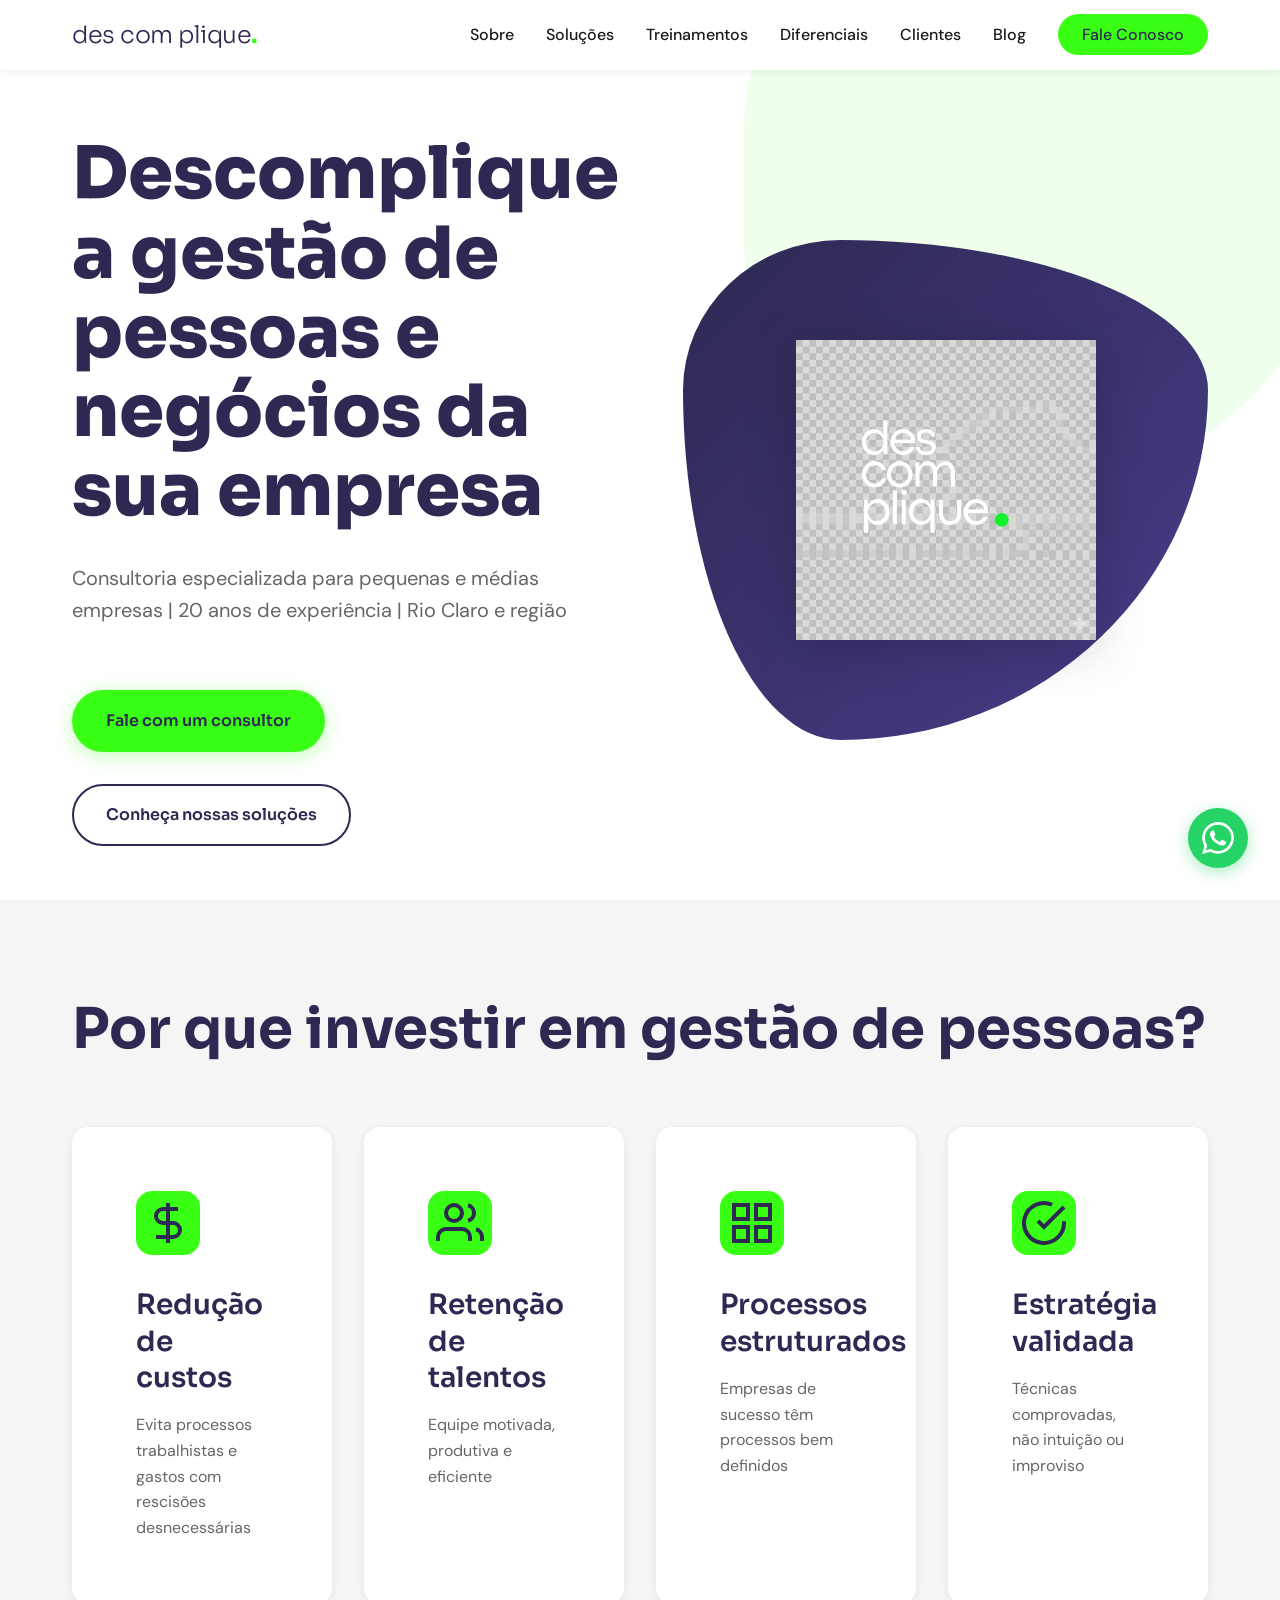
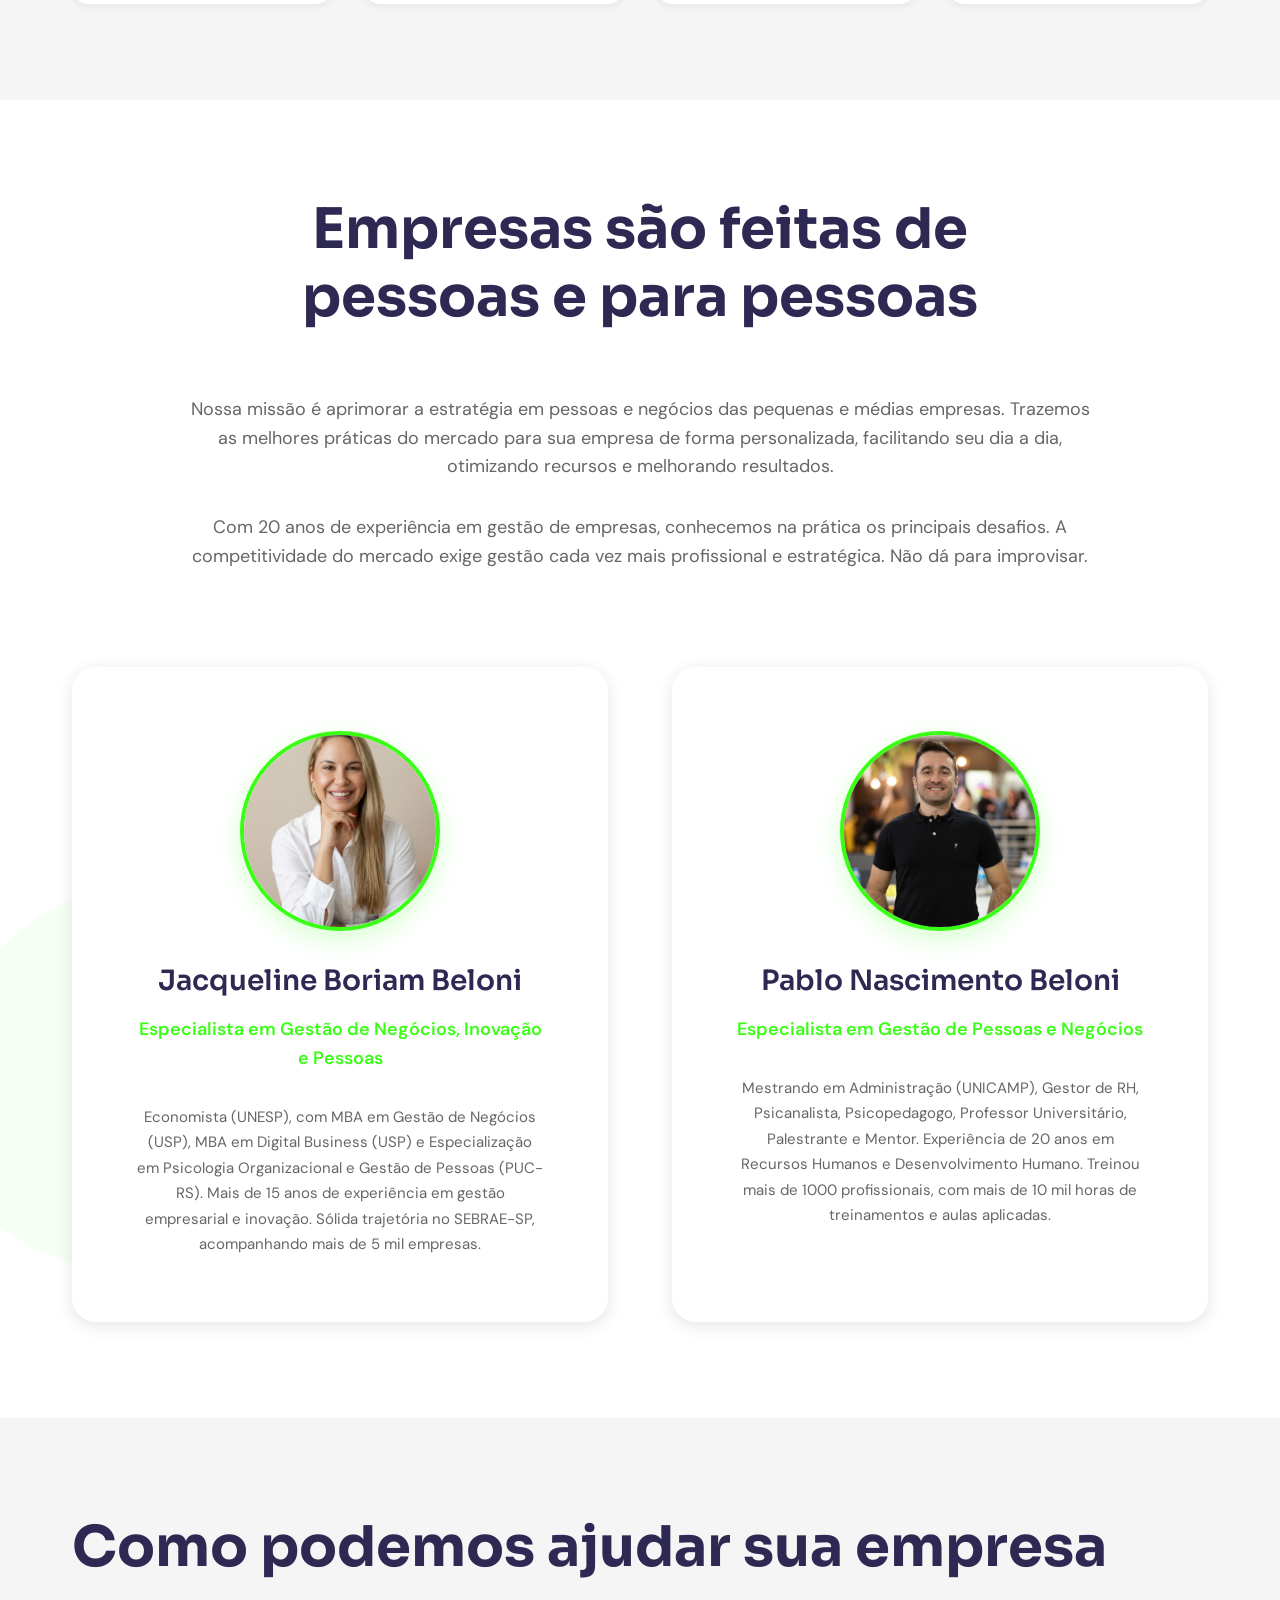
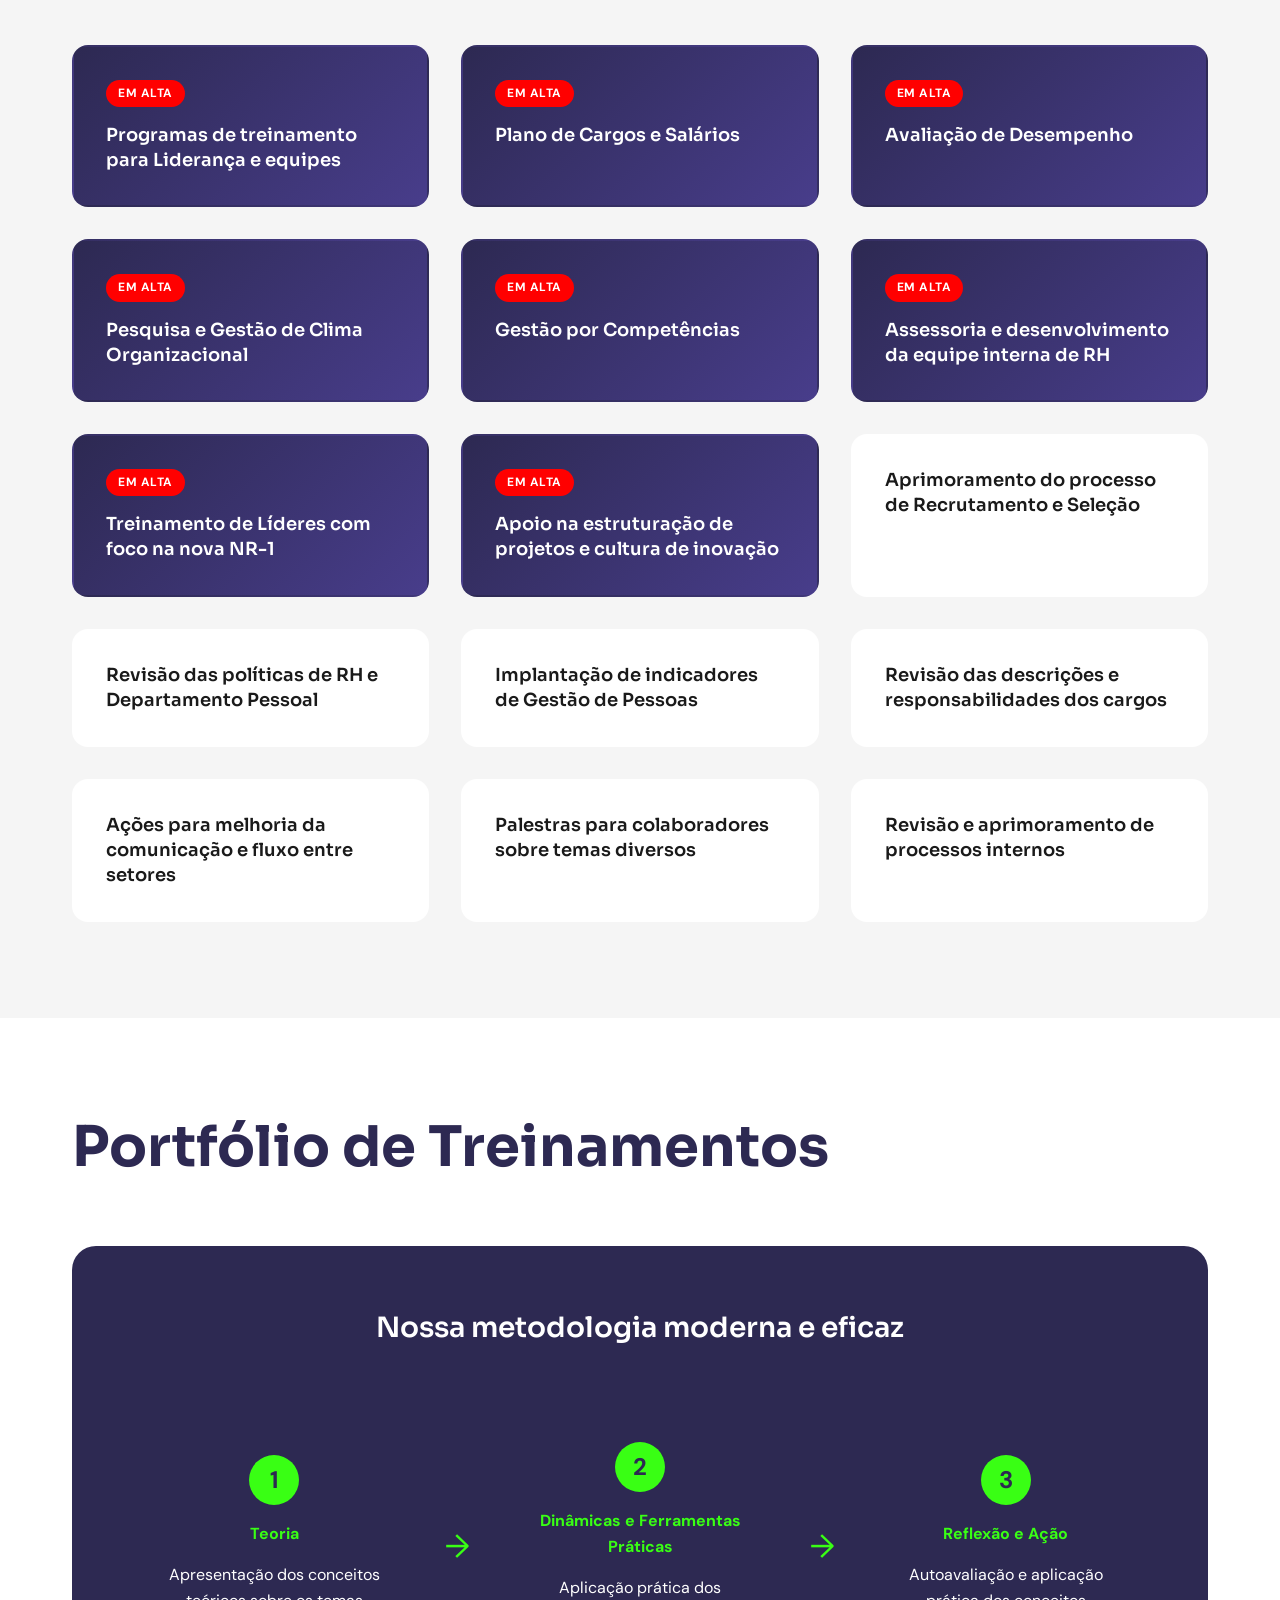
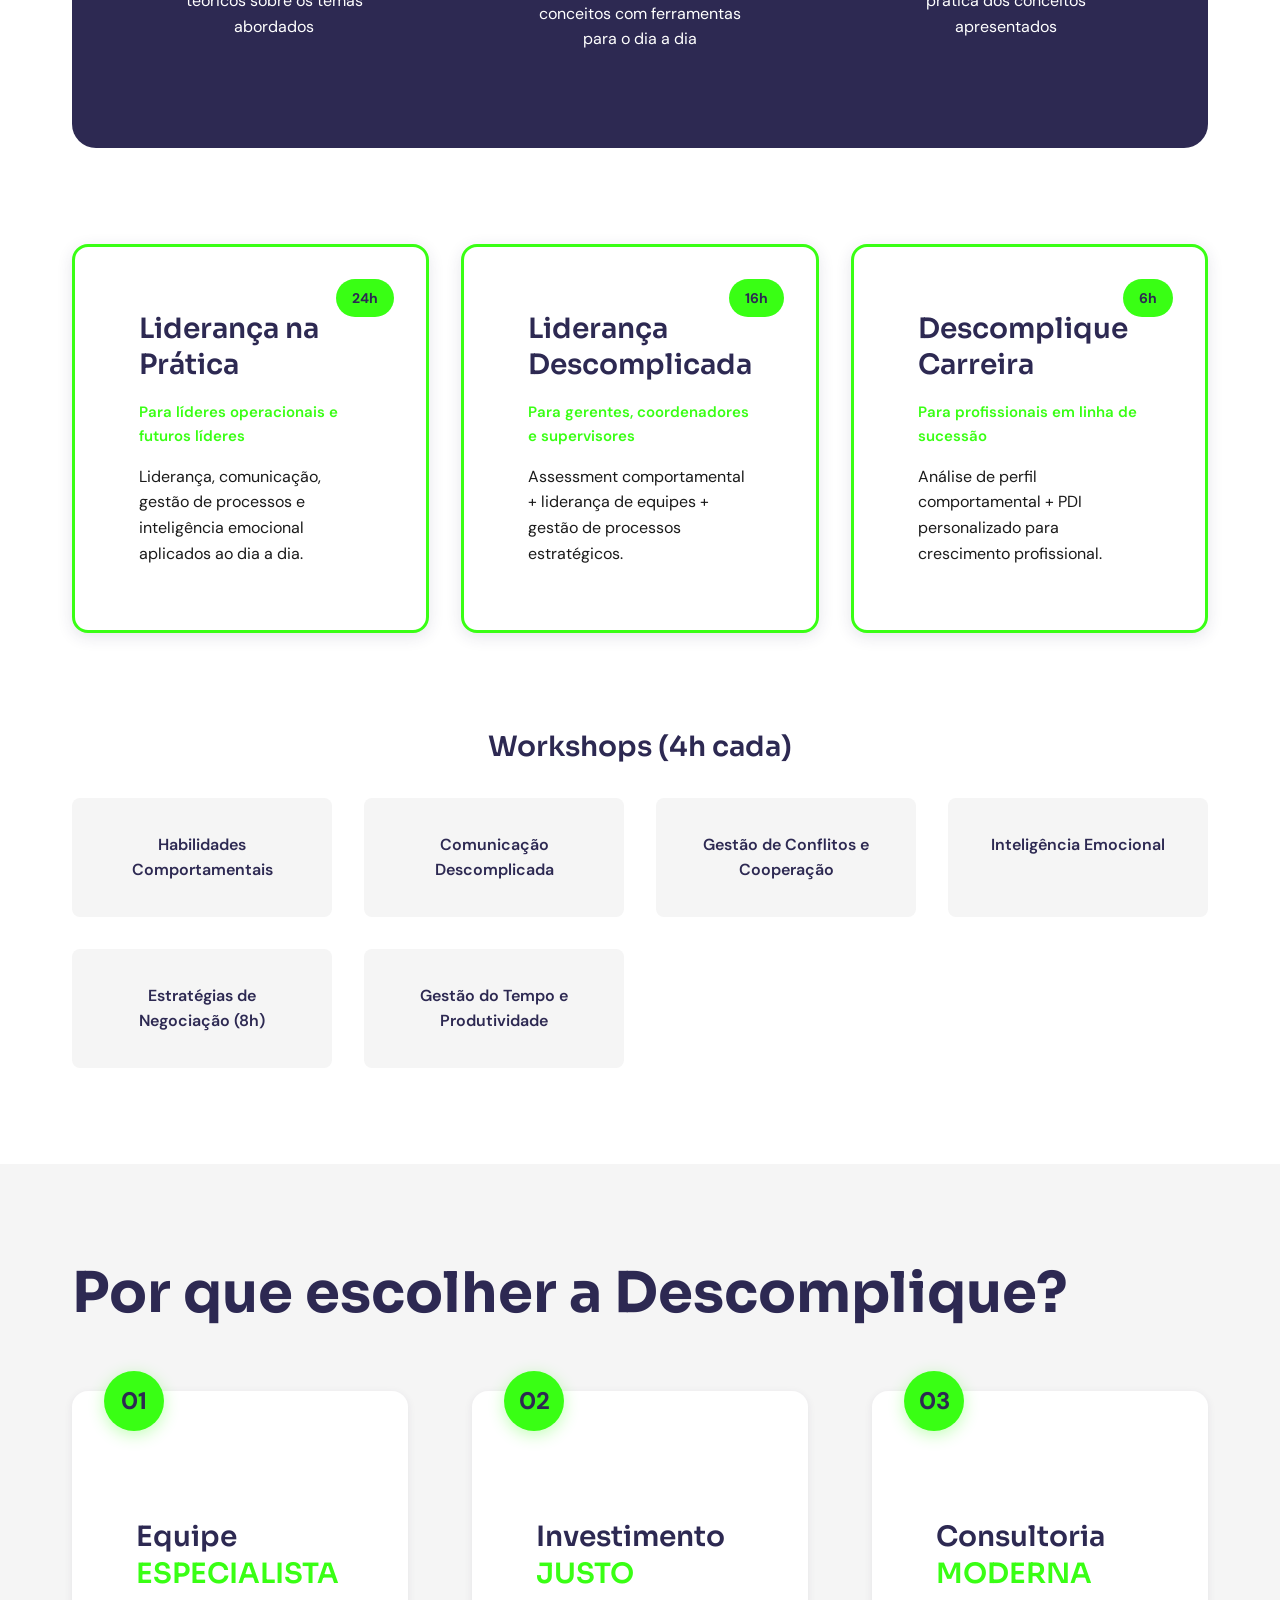
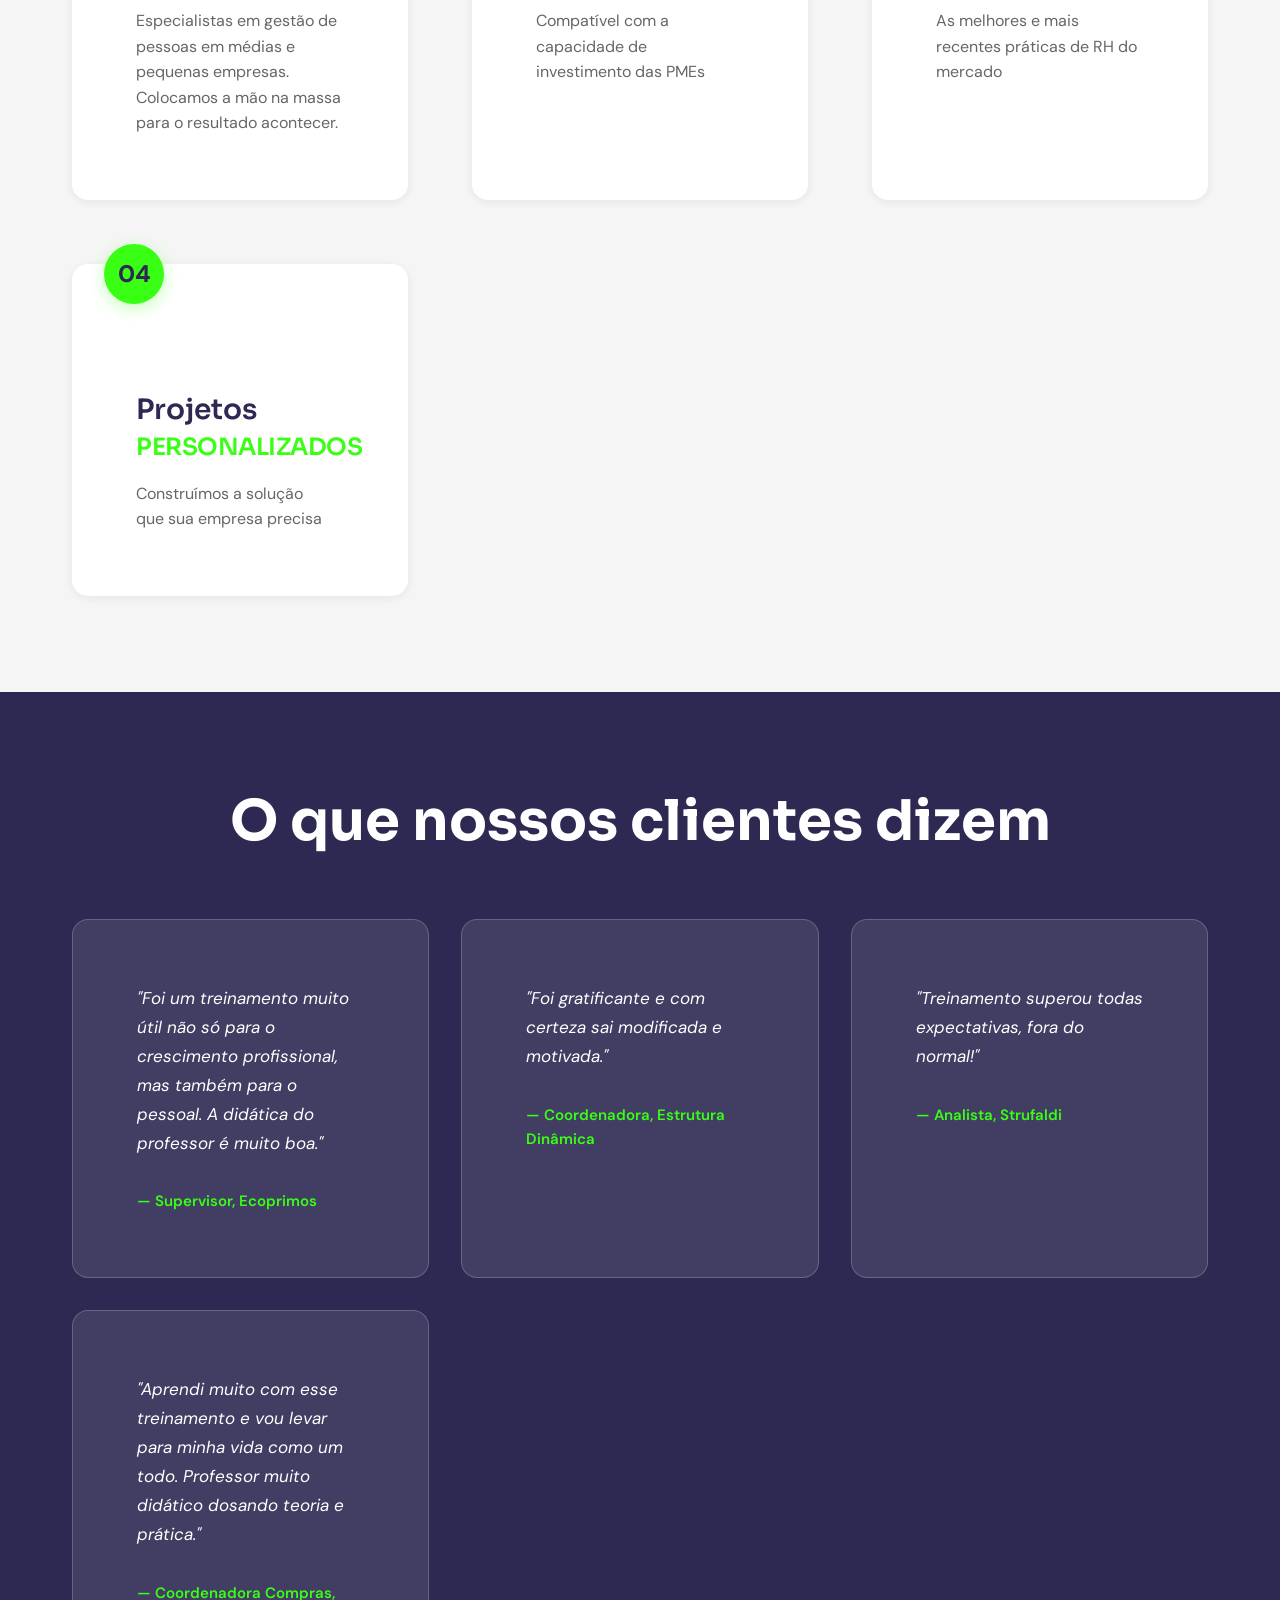
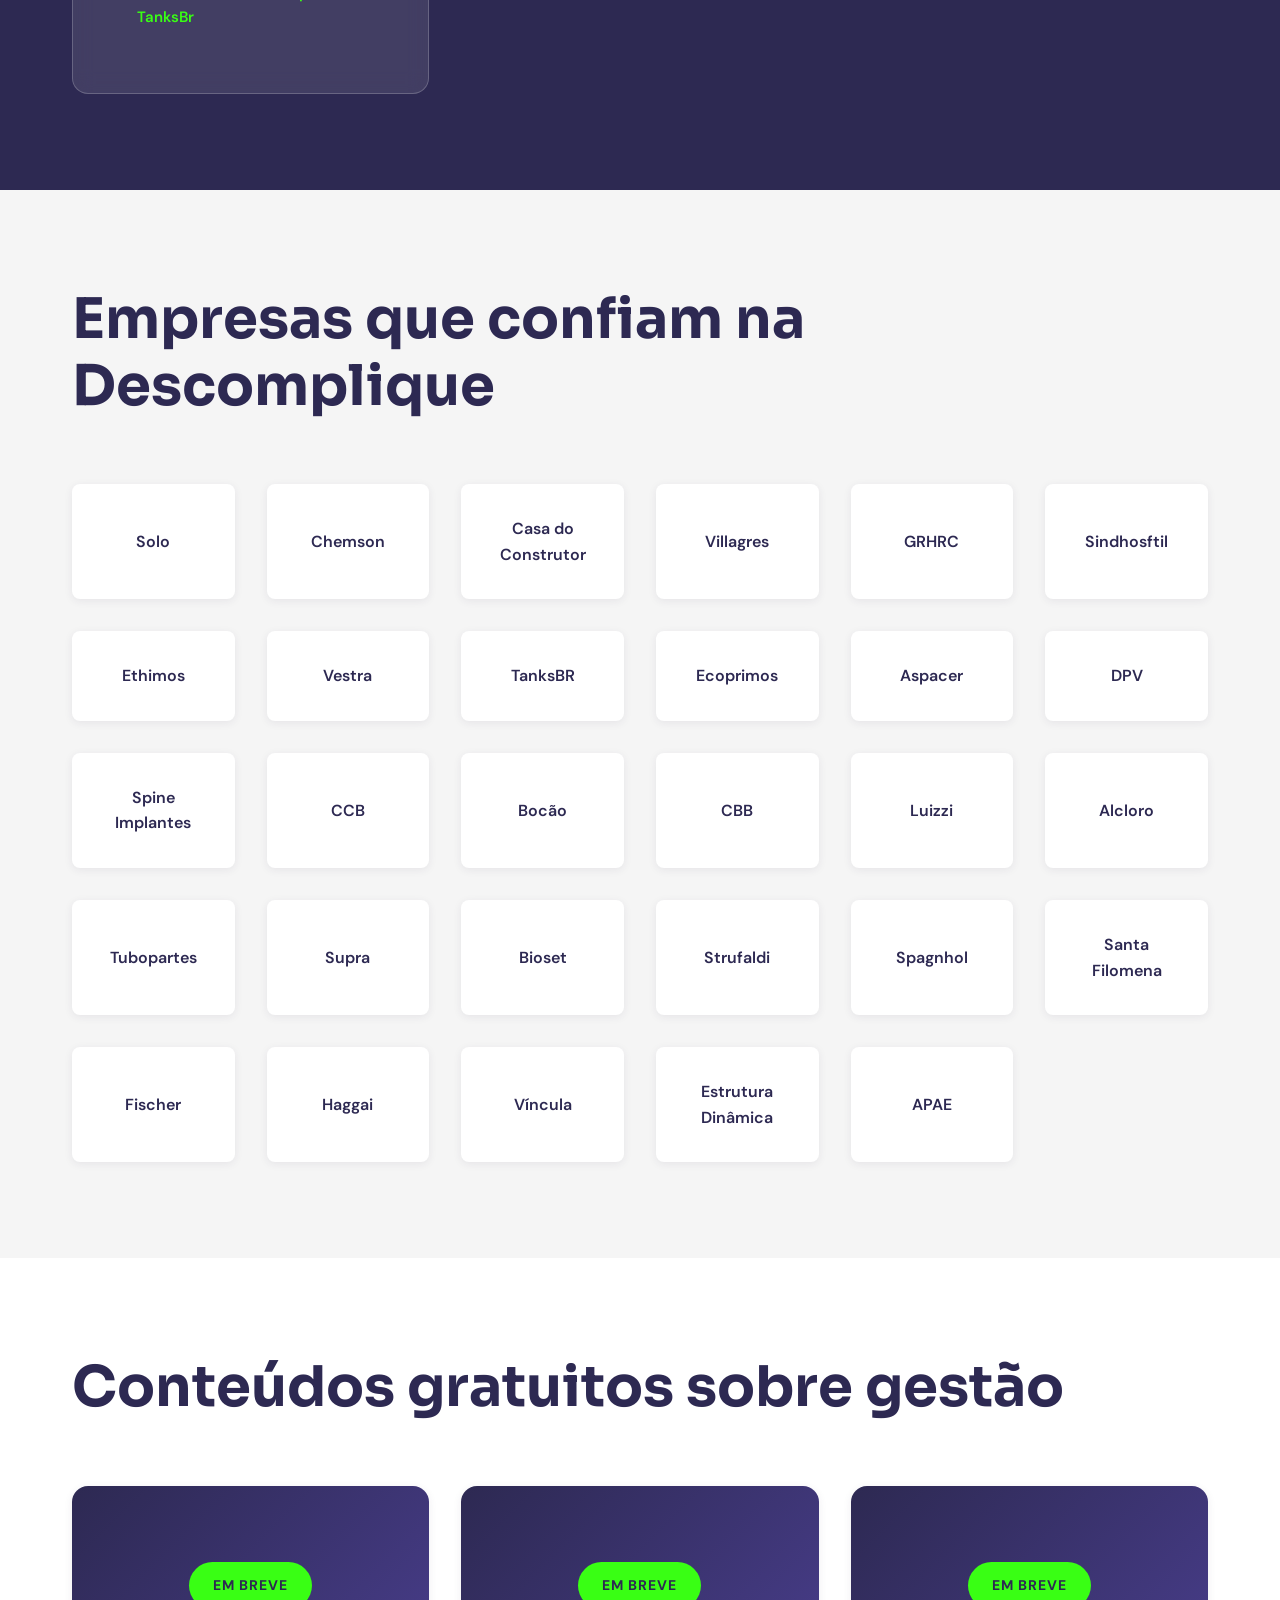
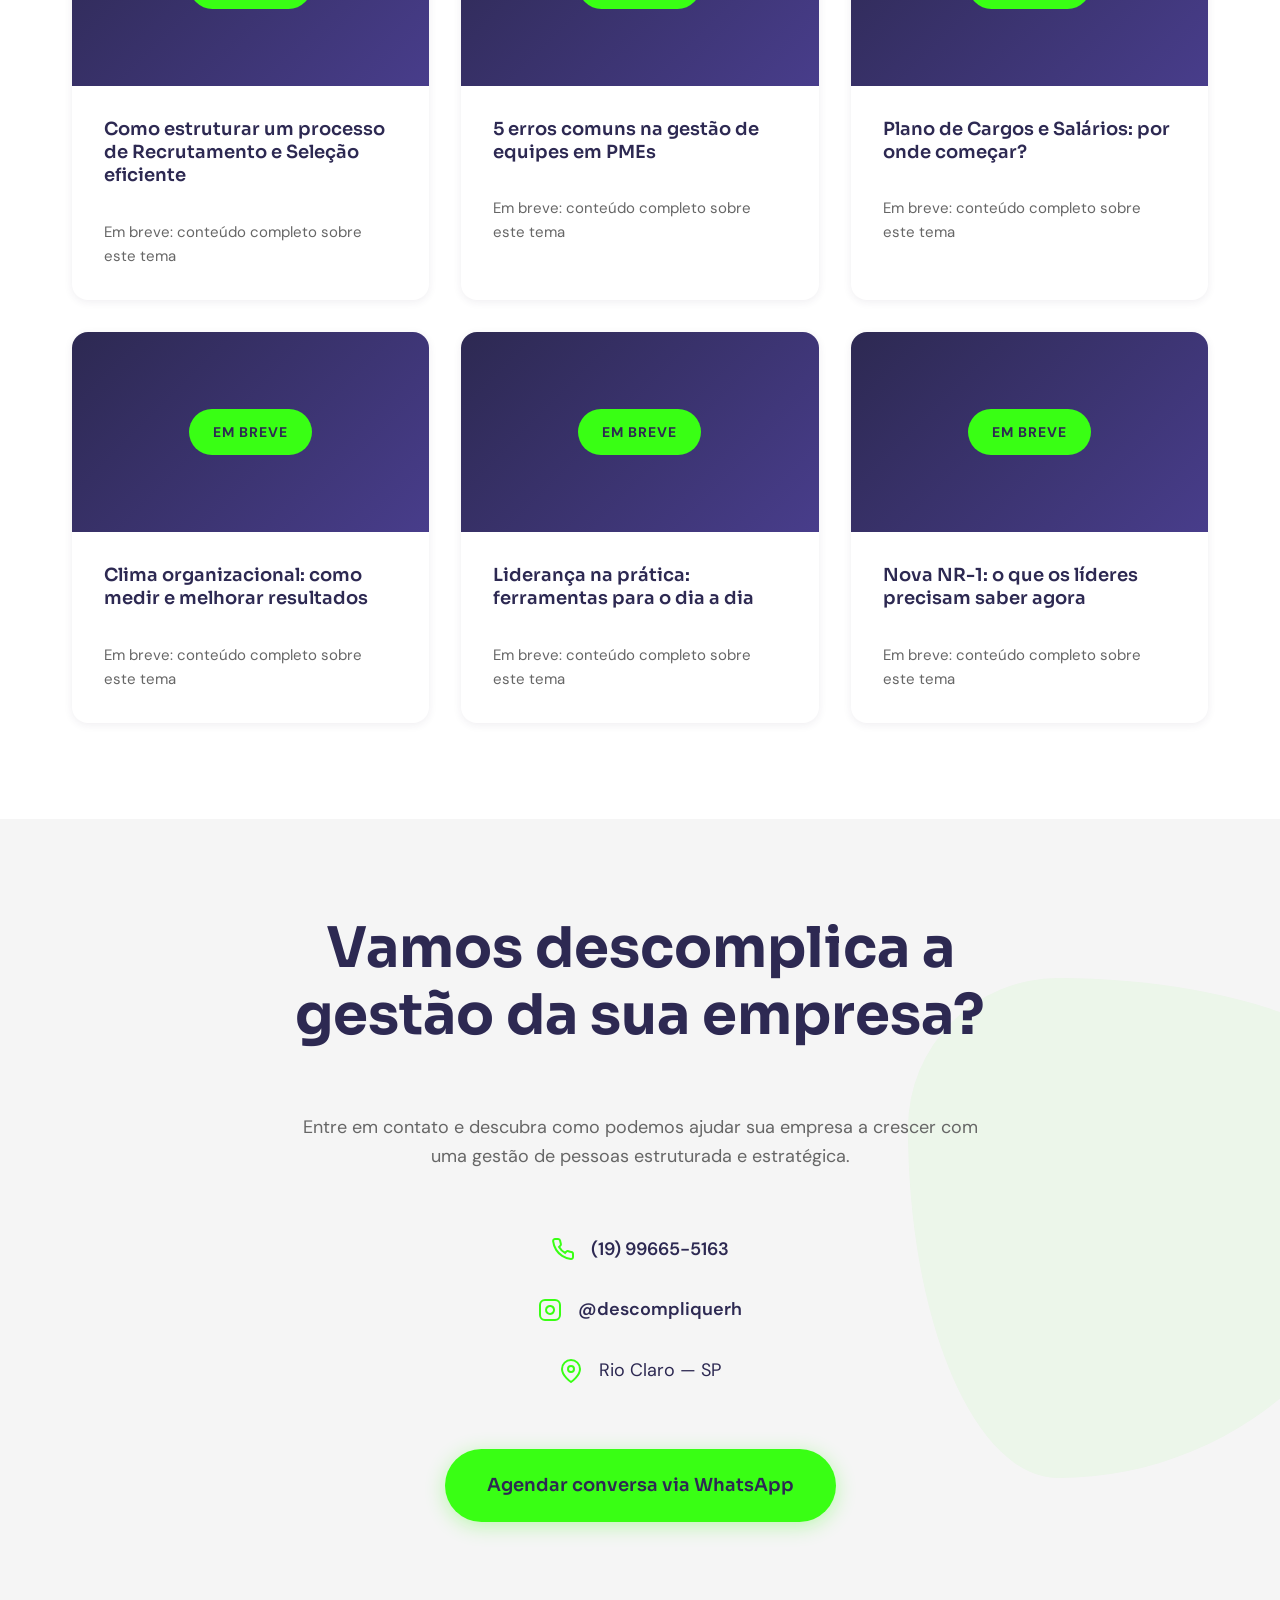
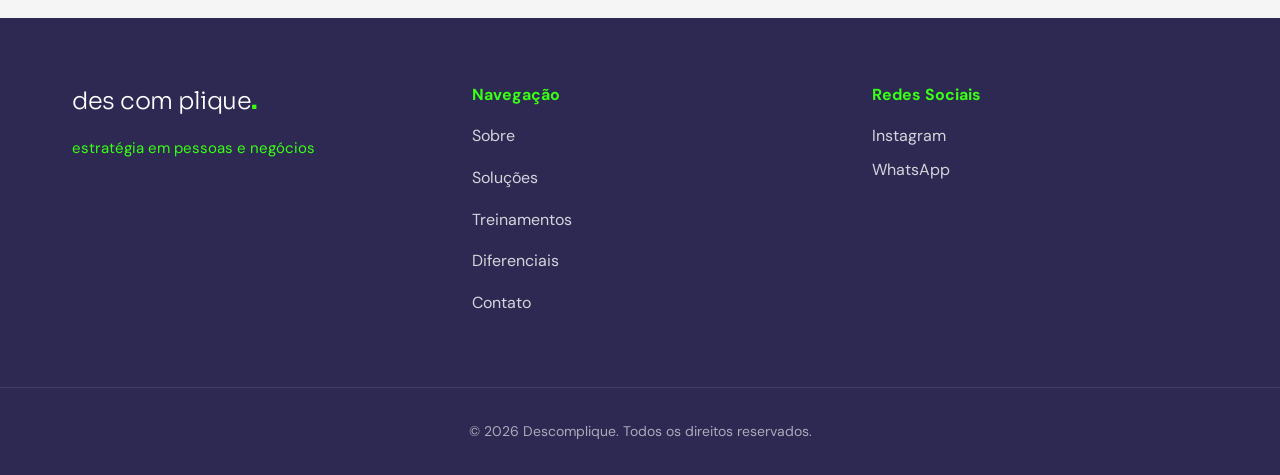
==== index.html @ 8a8daeea "Add files via upload" ====
<!DOCTYPE html>
<html lang="pt-BR">
<head>
    <meta charset="UTF-8">
    <meta name="viewport" content="width=device-width, initial-scale=1.0">
    <meta name="description" content="Consultoria especializada em RH para pequenas e médias empresas em Rio Claro e região. Treinamentos, plano de cargos, avaliação de desempenho. 20 anos de experiência.">
    <meta name="keywords" content="consultoria rh rio claro, gestão de pessoas, treinamento liderança, plano de cargos e salários, consultoria empresarial rio claro">
    <title>Descomplique — Consultoria em Gestão de Pessoas e Negócios | Rio Claro</title>
    
    <!-- Fonts -->
    <link rel="preconnect" href="https://fonts.googleapis.com">
    <link rel="preconnect" href="https://fonts.gstatic.com" crossorigin>
    <link href="https://fonts.googleapis.com/css2?family=Sora:wght@300;400;600;700;800&family=DM+Sans:wght@400;500;700&display=swap" rel="stylesheet">
    
    <!-- Schema Markup -->
    <script type="application/ld+json">
    {
      "@context": "https://schema.org",
      "@type": "ProfessionalService",
      "name": "Descomplique - Estratégia em Pessoas e Negócios",
      "description": "Consultoria especializada em gestão de pessoas e negócios para pequenas e médias empresas",
      "url": "https://descomplique.com.br",
      "telephone": "+55-19-99665-5163",
      "address": {
        "@type": "PostalAddress",
        "addressLocality": "Rio Claro",
        "addressRegion": "SP",
        "addressCountry": "BR"
      },
      "geo": {
        "@type": "GeoCoordinates",
        "latitude": "-22.4113",
        "longitude": "-47.5614"
      },
      "sameAs": [
        "https://www.instagram.com/descompliquerh"
      ]
    }
    </script>
    
    <link rel="stylesheet" href="styles.css">
</head>
<body>

    <!-- Navigation -->
    <nav class="nav" id="nav">
        <div class="container nav-container">
            <a href="#home" class="logo">
                <span class="logo-text">des com plique</span><span class="logo-dot">.</span>
            </a>
            <button class="nav-toggle" id="navToggle" aria-label="Menu">
                <span></span>
                <span></span>
                <span></span>
            </button>
            <ul class="nav-menu" id="navMenu">
                <li><a href="#sobre">Sobre</a></li>
                <li><a href="#solucoes">Soluções</a></li>
                <li><a href="#treinamentos">Treinamentos</a></li>
                <li><a href="#diferenciais">Diferenciais</a></li>
                <li><a href="#clientes">Clientes</a></li>
                <li><a href="#blog">Blog</a></li>
                <li><a href="#contato" class="nav-cta">Fale Conosco</a></li>
            </ul>
        </div>
    </nav>

    <!-- Hero Section -->
    <section class="hero" id="home">
        <div class="hero-bg-shape"></div>
        <div class="container hero-container">
            <div class="hero-content">
                <h1 class="hero-title">
                    Descomplique a gestão de pessoas e negócios da sua empresa
                </h1>
                <p class="hero-subtitle">
                    Consultoria especializada para pequenas e médias empresas | 20 anos de experiência | Rio Claro e região
                </p>
                <div class="hero-ctas">
                    <a href="https://wa.me/5519996655163?text=Olá!%20Vim%20pelo%20site%20da%20Descomplique%20e%20gostaria%20de%20falar%20com%20um%20consultor." class="btn btn-primary" target="_blank" rel="noopener">
                        Fale com um consultor
                    </a>
                    <a href="#solucoes" class="btn btn-secondary">
                        Conheça nossas soluções
                    </a>
                </div>
            </div>
            <div class="hero-visual">
                <div class="hero-blob">
                    <img src="Logo.png" alt="Descomplique Logo" class="hero-logo">
                </div>
            </div>
        </div>
    </section>

    <!-- Proposta de Valor -->
    <section class="value-prop" id="valor">
        <div class="container">
            <h2 class="section-title">Por que investir em gestão de pessoas?</h2>
            <div class="value-grid">
                <div class="value-card">
                    <div class="value-icon">
                        <svg width="48" height="48" viewBox="0 0 24 24" fill="none" stroke="currentColor" stroke-width="2">
                            <path d="M12 2v20M17 5H9.5a3.5 3.5 0 0 0 0 7h5a3.5 3.5 0 0 1 0 7H6"/>
                        </svg>
                    </div>
                    <h3>Redução de custos</h3>
                    <p>Evita processos trabalhistas e gastos com rescisões desnecessárias</p>
                </div>
                <div class="value-card">
                    <div class="value-icon">
                        <svg width="48" height="48" viewBox="0 0 24 24" fill="none" stroke="currentColor" stroke-width="2">
                            <path d="M17 21v-2a4 4 0 0 0-4-4H5a4 4 0 0 0-4 4v2"/>
                            <circle cx="9" cy="7" r="4"/>
                            <path d="M23 21v-2a4 4 0 0 0-3-3.87"/>
                            <path d="M16 3.13a4 4 0 0 1 0 7.75"/>
                        </svg>
                    </div>
                    <h3>Retenção de talentos</h3>
                    <p>Equipe motivada, produtiva e eficiente</p>
                </div>
                <div class="value-card">
                    <div class="value-icon">
                        <svg width="48" height="48" viewBox="0 0 24 24" fill="none" stroke="currentColor" stroke-width="2">
                            <rect x="3" y="3" width="7" height="7"/>
                            <rect x="14" y="3" width="7" height="7"/>
                            <rect x="14" y="14" width="7" height="7"/>
                            <rect x="3" y="14" width="7" height="7"/>
                        </svg>
                    </div>
                    <h3>Processos estruturados</h3>
                    <p>Empresas de sucesso têm processos bem definidos</p>
                </div>
                <div class="value-card">
                    <div class="value-icon">
                        <svg width="48" height="48" viewBox="0 0 24 24" fill="none" stroke="currentColor" stroke-width="2">
                            <path d="M22 11.08V12a10 10 0 1 1-5.93-9.14"/>
                            <polyline points="22 4 12 14.01 9 11.01"/>
                        </svg>
                    </div>
                    <h3>Estratégia validada</h3>
                    <p>Técnicas comprovadas, não intuição ou improviso</p>
                </div>
            </div>
        </div>
    </section>

    <!-- Sobre -->
    <section class="about" id="sobre">
        <div class="about-shape"></div>
        <div class="container">
            <div class="about-intro">
                <h2 class="section-title">Empresas são feitas de pessoas e para pessoas</h2>
                <div class="about-text">
                    <p>Nossa missão é aprimorar a estratégia em pessoas e negócios das pequenas e médias empresas. Trazemos as melhores práticas do mercado para sua empresa de forma personalizada, facilitando seu dia a dia, otimizando recursos e melhorando resultados.</p>
                    <p>Com 20 anos de experiência em gestão de empresas, conhecemos na prática os principais desafios. A competitividade do mercado exige gestão cada vez mais profissional e estratégica. Não dá para improvisar.</p>
                </div>
            </div>
            
            <div class="consultants">
                <div class="consultant-card">
                    <div class="consultant-image">
                        <img src="jacqueline.jpg" alt="Jacqueline Boriam Beloni - Consultora Principal">
                    </div>
                    <h3>Jacqueline Boriam Beloni</h3>
                    <p class="consultant-title">Especialista em Gestão de Negócios, Inovação e Pessoas</p>
                    <p class="consultant-bio">Economista (UNESP), com MBA em Gestão de Negócios (USP), MBA em Digital Business (USP) e Especialização em Psicologia Organizacional e Gestão de Pessoas (PUC-RS). Mais de 15 anos de experiência em gestão empresarial e inovação. Sólida trajetória no SEBRAE-SP, acompanhando mais de 5 mil empresas.</p>
                </div>
                
                <div class="consultant-card">
                    <div class="consultant-image">
                        <img src="pablo.jpg" alt="Pablo Nascimento Beloni - Consultor Principal">
                    </div>
                    <h3>Pablo Nascimento Beloni</h3>
                    <p class="consultant-title">Especialista em Gestão de Pessoas e Negócios</p>
                    <p class="consultant-bio">Mestrando em Administração (UNICAMP), Gestor de RH, Psicanalista, Psicopedagogo, Professor Universitário, Palestrante e Mentor. Experiência de 20 anos em Recursos Humanos e Desenvolvimento Humano. Treinou mais de 1000 profissionais, com mais de 10 mil horas de treinamentos e aulas aplicadas.</p>
                </div>
            </div>
        </div>
    </section>

    <!-- Soluções -->
    <section class="solutions" id="solucoes">
        <div class="container">
            <h2 class="section-title">Como podemos ajudar sua empresa</h2>
            <div class="solutions-grid">
                <div class="solution-card featured">
                    <span class="badge">EM ALTA</span>
                    <h3>Programas de treinamento para Liderança e equipes</h3>
                </div>
                <div class="solution-card featured">
                    <span class="badge">EM ALTA</span>
                    <h3>Plano de Cargos e Salários</h3>
                </div>
                <div class="solution-card featured">
                    <span class="badge">EM ALTA</span>
                    <h3>Avaliação de Desempenho</h3>
                </div>
                <div class="solution-card featured">
                    <span class="badge">EM ALTA</span>
                    <h3>Pesquisa e Gestão de Clima Organizacional</h3>
                </div>
                <div class="solution-card featured">
                    <span class="badge">EM ALTA</span>
                    <h3>Gestão por Competências</h3>
                </div>
                <div class="solution-card featured">
                    <span class="badge">EM ALTA</span>
                    <h3>Assessoria e desenvolvimento da equipe interna de RH</h3>
                </div>
                <div class="solution-card featured">
                    <span class="badge">EM ALTA</span>
                    <h3>Treinamento de Líderes com foco na nova NR-1</h3>
                </div>
                <div class="solution-card featured">
                    <span class="badge">EM ALTA</span>
                    <h3>Apoio na estruturação de projetos e cultura de inovação</h3>
                </div>
                <div class="solution-card">
                    <h3>Aprimoramento do processo de Recrutamento e Seleção</h3>
                </div>
                <div class="solution-card">
                    <h3>Revisão das políticas de RH e Departamento Pessoal</h3>
                </div>
                <div class="solution-card">
                    <h3>Implantação de indicadores de Gestão de Pessoas</h3>
                </div>
                <div class="solution-card">
                    <h3>Revisão das descrições e responsabilidades dos cargos</h3>
                </div>
                <div class="solution-card">
                    <h3>Ações para melhoria da comunicação e fluxo entre setores</h3>
                </div>
                <div class="solution-card">
                    <h3>Palestras para colaboradores sobre temas diversos</h3>
                </div>
                <div class="solution-card">
                    <h3>Revisão e aprimoramento de processos internos</h3>
                </div>
            </div>
        </div>
    </section>

    <!-- Treinamentos -->
    <section class="training" id="treinamentos">
        <div class="container">
            <h2 class="section-title">Portfólio de Treinamentos</h2>
            
            <div class="training-methodology">
                <h3>Nossa metodologia moderna e eficaz</h3>
                <div class="methodology-steps">
                    <div class="method-step">
                        <div class="step-number">1</div>
                        <h4>Teoria</h4>
                        <p>Apresentação dos conceitos teóricos sobre os temas abordados</p>
                    </div>
                    <div class="step-arrow">→</div>
                    <div class="method-step">
                        <div class="step-number">2</div>
                        <h4>Dinâmicas e Ferramentas Práticas</h4>
                        <p>Aplicação prática dos conceitos com ferramentas para o dia a dia</p>
                    </div>
                    <div class="step-arrow">→</div>
                    <div class="method-step">
                        <div class="step-number">3</div>
                        <h4>Reflexão e Ação</h4>
                        <p>Autoavaliação e aplicação prática dos conceitos apresentados</p>
                    </div>
                </div>
            </div>

            <div class="training-programs">
                <div class="training-card highlight">
                    <span class="training-duration">24h</span>
                    <h3>Liderança na Prática</h3>
                    <p class="training-audience">Para líderes operacionais e futuros líderes</p>
                    <p>Liderança, comunicação, gestão de processos e inteligência emocional aplicados ao dia a dia.</p>
                </div>

                <div class="training-card highlight">
                    <span class="training-duration">16h</span>
                    <h3>Liderança Descomplicada</h3>
                    <p class="training-audience">Para gerentes, coordenadores e supervisores</p>
                    <p>Assessment comportamental + liderança de equipes + gestão de processos estratégicos.</p>
                </div>

                <div class="training-card highlight">
                    <span class="training-duration">6h</span>
                    <h3>Descomplique Carreira</h3>
                    <p class="training-audience">Para profissionais em linha de sucessão</p>
                    <p>Análise de perfil comportamental + PDI personalizado para crescimento profissional.</p>
                </div>
            </div>

            <div class="workshops">
                <h3>Workshops (4h cada)</h3>
                <div class="workshops-grid">
                    <div class="workshop-item">Habilidades Comportamentais</div>
                    <div class="workshop-item">Comunicação Descomplicada</div>
                    <div class="workshop-item">Gestão de Conflitos e Cooperação</div>
                    <div class="workshop-item">Inteligência Emocional</div>
                    <div class="workshop-item">Estratégias de Negociação (8h)</div>
                    <div class="workshop-item">Gestão do Tempo e Produtividade</div>
                </div>
            </div>
        </div>
    </section>

    <!-- Diferenciais -->
    <section class="differentials" id="diferenciais">
        <div class="container">
            <h2 class="section-title">Por que escolher a Descomplique?</h2>
            <div class="diff-grid">
                <div class="diff-card">
                    <div class="diff-number">01</div>
                    <h3>Equipe <span class="highlight">ESPECIALISTA</span></h3>
                    <p>Especialistas em gestão de pessoas em médias e pequenas empresas. Colocamos a mão na massa para o resultado acontecer.</p>
                </div>
                <div class="diff-card">
                    <div class="diff-number">02</div>
                    <h3>Investimento <span class="highlight">JUSTO</span></h3>
                    <p>Compatível com a capacidade de investimento das PMEs</p>
                </div>
                <div class="diff-card">
                    <div class="diff-number">03</div>
                    <h3>Consultoria <span class="highlight">MODERNA</span></h3>
                    <p>As melhores e mais recentes práticas de RH do mercado</p>
                </div>
                <div class="diff-card">
                    <div class="diff-number">04</div>
                    <h3>Projetos <span class="highlight">PERSONALIZADOS</span></h3>
                    <p>Construímos a solução que sua empresa precisa</p>
                </div>
            </div>
        </div>
    </section>

    <!-- Depoimentos -->
    <section class="testimonials">
        <div class="container">
            <h2 class="section-title">O que nossos clientes dizem</h2>
            <div class="testimonials-slider">
                <div class="testimonial-card">
                    <p class="testimonial-text">"Foi um treinamento muito útil não só para o crescimento profissional, mas também para o pessoal. A didática do professor é muito boa."</p>
                    <p class="testimonial-author">— Supervisor, Ecoprimos</p>
                </div>
                <div class="testimonial-card">
                    <p class="testimonial-text">"Foi gratificante e com certeza sai modificada e motivada."</p>
                    <p class="testimonial-author">— Coordenadora, Estrutura Dinâmica</p>
                </div>
                <div class="testimonial-card">
                    <p class="testimonial-text">"Treinamento superou todas expectativas, fora do normal!"</p>
                    <p class="testimonial-author">— Analista, Strufaldi</p>
                </div>
                <div class="testimonial-card">
                    <p class="testimonial-text">"Aprendi muito com esse treinamento e vou levar para minha vida como um todo. Professor muito didático dosando teoria e prática."</p>
                    <p class="testimonial-author">— Coordenadora Compras, TanksBr</p>
                </div>
            </div>
        </div>
    </section>

    <!-- Clientes -->
    <section class="clients" id="clientes">
        <div class="container">
            <h2 class="section-title">Empresas que confiam na Descomplique</h2>
            <div class="clients-grid">
                <div class="client-logo">Solo</div>
                <div class="client-logo">Chemson</div>
                <div class="client-logo">Casa do Construtor</div>
                <div class="client-logo">Villagres</div>
                <div class="client-logo">GRHRC</div>
                <div class="client-logo">Sindhosftil</div>
                <div class="client-logo">Ethimos</div>
                <div class="client-logo">Vestra</div>
                <div class="client-logo">TanksBR</div>
                <div class="client-logo">Ecoprimos</div>
                <div class="client-logo">Aspacer</div>
                <div class="client-logo">DPV</div>
                <div class="client-logo">Spine Implantes</div>
                <div class="client-logo">CCB</div>
                <div class="client-logo">Bocão</div>
                <div class="client-logo">CBB</div>
                <div class="client-logo">Luizzi</div>
                <div class="client-logo">Alcloro</div>
                <div class="client-logo">Tubopartes</div>
                <div class="client-logo">Supra</div>
                <div class="client-logo">Bioset</div>
                <div class="client-logo">Strufaldi</div>
                <div class="client-logo">Spagnhol</div>
                <div class="client-logo">Santa Filomena</div>
                <div class="client-logo">Fischer</div>
                <div class="client-logo">Haggai</div>
                <div class="client-logo">Víncula</div>
                <div class="client-logo">Estrutura Dinâmica</div>
                <div class="client-logo">APAE</div>
            </div>
        </div>
    </section>

    <!-- Blog -->
    <section class="blog" id="blog">
        <div class="container">
            <h2 class="section-title">Conteúdos gratuitos sobre gestão</h2>
            <div class="blog-grid">
                <article class="blog-card coming-soon">
                    <div class="blog-image">
                        <span class="coming-badge">EM BREVE</span>
                    </div>
                    <h3>Como estruturar um processo de Recrutamento e Seleção eficiente</h3>
                    <p>Em breve: conteúdo completo sobre este tema</p>
                </article>
                <article class="blog-card coming-soon">
                    <div class="blog-image">
                        <span class="coming-badge">EM BREVE</span>
                    </div>
                    <h3>5 erros comuns na gestão de equipes em PMEs</h3>
                    <p>Em breve: conteúdo completo sobre este tema</p>
                </article>
                <article class="blog-card coming-soon">
                    <div class="blog-image">
                        <span class="coming-badge">EM BREVE</span>
                    </div>
                    <h3>Plano de Cargos e Salários: por onde começar?</h3>
                    <p>Em breve: conteúdo completo sobre este tema</p>
                </article>
                <article class="blog-card coming-soon">
                    <div class="blog-image">
                        <span class="coming-badge">EM BREVE</span>
                    </div>
                    <h3>Clima organizacional: como medir e melhorar resultados</h3>
                    <p>Em breve: conteúdo completo sobre este tema</p>
                </article>
                <article class="blog-card coming-soon">
                    <div class="blog-image">
                        <span class="coming-badge">EM BREVE</span>
                    </div>
                    <h3>Liderança na prática: ferramentas para o dia a dia</h3>
                    <p>Em breve: conteúdo completo sobre este tema</p>
                </article>
                <article class="blog-card coming-soon">
                    <div class="blog-image">
                        <span class="coming-badge">EM BREVE</span>
                    </div>
                    <h3>Nova NR-1: o que os líderes precisam saber agora</h3>
                    <p>Em breve: conteúdo completo sobre este tema</p>
                </article>
            </div>
        </div>
    </section>

    <!-- Contato -->
    <section class="contact" id="contato">
        <div class="contact-shape"></div>
        <div class="container">
            <div class="contact-content">
                <h2 class="section-title">Vamos descomplica a gestão da sua empresa?</h2>
                <p class="contact-intro">Entre em contato e descubra como podemos ajudar sua empresa a crescer com uma gestão de pessoas estruturada e estratégica.</p>
                
                <div class="contact-info">
                    <div class="contact-item">
                        <svg width="24" height="24" viewBox="0 0 24 24" fill="none" stroke="currentColor" stroke-width="2">
                            <path d="M22 16.92v3a2 2 0 0 1-2.18 2 19.79 19.79 0 0 1-8.63-3.07 19.5 19.5 0 0 1-6-6 19.79 19.79 0 0 1-3.07-8.67A2 2 0 0 1 4.11 2h3a2 2 0 0 1 2 1.72 12.84 12.84 0 0 0 .7 2.81 2 2 0 0 1-.45 2.11L8.09 9.91a16 16 0 0 0 6 6l1.27-1.27a2 2 0 0 1 2.11-.45 12.84 12.84 0 0 0 2.81.7A2 2 0 0 1 22 16.92z"/>
                        </svg>
                        <a href="https://wa.me/5519996655163" target="_blank" rel="noopener">(19) 99665-5163</a>
                    </div>
                    <div class="contact-item">
                        <svg width="24" height="24" viewBox="0 0 24 24" fill="none" stroke="currentColor" stroke-width="2">
                            <rect x="2" y="2" width="20" height="20" rx="5" ry="5"/>
                            <path d="M16 11.37A4 4 0 1 1 12.63 8 4 4 0 0 1 16 11.37z"/>
                            <line x1="17.5" y1="6.5" x2="17.51" y2="6.5"/>
                        </svg>
                        <a href="https://instagram.com/descompliquerh" target="_blank" rel="noopener">@descompliquerh</a>
                    </div>
                    <div class="contact-item">
                        <svg width="24" height="24" viewBox="0 0 24 24" fill="none" stroke="currentColor" stroke-width="2">
                            <path d="M21 10c0 7-9 13-9 13s-9-6-9-13a9 9 0 0 1 18 0z"/>
                            <circle cx="12" cy="10" r="3"/>
                        </svg>
                        <span>Rio Claro — SP</span>
                    </div>
                </div>

                <a href="https://wa.me/5519996655163?text=Olá!%20Vim%20pelo%20site%20da%20Descomplique%20e%20gostaria%20de%20saber%20mais%20sobre%20os%20serviços.%0A%0AMinha%20empresa%20é%20do%20ramo%20[____]%20e%20temos%20[____]%20colaboradores.%0A%0AQual%20o%20próximo%20passo?" class="btn btn-primary btn-large" target="_blank" rel="noopener">
                    Agendar conversa via WhatsApp
                </a>
            </div>
        </div>
    </section>

    <!-- Footer -->
    <footer class="footer">
        <div class="container footer-container">
            <div class="footer-brand">
                <div class="logo">
                    <span class="logo-text">des com plique</span><span class="logo-dot">.</span>
                </div>
                <p class="footer-tagline">estratégia em pessoas e negócios</p>
            </div>
            
            <nav class="footer-nav">
                <h4>Navegação</h4>
                <ul>
                    <li><a href="#sobre">Sobre</a></li>
                    <li><a href="#solucoes">Soluções</a></li>
                    <li><a href="#treinamentos">Treinamentos</a></li>
                    <li><a href="#diferenciais">Diferenciais</a></li>
                    <li><a href="#contato">Contato</a></li>
                </ul>
            </nav>

            <div class="footer-social">
                <h4>Redes Sociais</h4>
                <a href="https://instagram.com/descompliquerh" target="_blank" rel="noopener">Instagram</a>
                <a href="https://wa.me/5519996655163" target="_blank" rel="noopener">WhatsApp</a>
            </div>
        </div>
        
        <div class="footer-bottom">
            <div class="container">
                <p>&copy; 2026 Descomplique. Todos os direitos reservados.</p>
            </div>
        </div>
    </footer>

    <!-- WhatsApp Float Button -->
    <a href="https://wa.me/5519996655163?text=Olá!%20Vim%20pelo%20site%20da%20Descomplique." class="whatsapp-float" target="_blank" rel="noopener" aria-label="WhatsApp">
        <svg width="32" height="32" viewBox="0 0 24 24" fill="currentColor">
            <path d="M17.472 14.382c-.297-.149-1.758-.867-2.03-.967-.273-.099-.471-.148-.67.15-.197.297-.767.966-.94 1.164-.173.199-.347.223-.644.075-.297-.15-1.255-.463-2.39-1.475-.883-.788-1.48-1.761-1.653-2.059-.173-.297-.018-.458.13-.606.134-.133.298-.347.446-.52.149-.174.198-.298.298-.497.099-.198.05-.371-.025-.52-.075-.149-.669-1.612-.916-2.207-.242-.579-.487-.5-.669-.51-.173-.008-.371-.01-.57-.01-.198 0-.52.074-.792.372-.272.297-1.04 1.016-1.04 2.479 0 1.462 1.065 2.875 1.213 3.074.149.198 2.096 3.2 5.077 4.487.709.306 1.262.489 1.694.625.712.227 1.36.195 1.871.118.571-.085 1.758-.719 2.006-1.413.248-.694.248-1.289.173-1.413-.074-.124-.272-.198-.57-.347m-5.421 7.403h-.004a9.87 9.87 0 01-5.031-1.378l-.361-.214-3.741.982.998-3.648-.235-.374a9.86 9.86 0 01-1.51-5.26c.001-5.45 4.436-9.884 9.888-9.884 2.64 0 5.122 1.03 6.988 2.898a9.825 9.825 0 012.893 6.994c-.003 5.45-4.437 9.884-9.885 9.884m8.413-18.297A11.815 11.815 0 0012.05 0C5.495 0 .16 5.335.157 11.892c0 2.096.547 4.142 1.588 5.945L.057 24l6.305-1.654a11.882 11.882 0 005.683 1.448h.005c6.554 0 11.89-5.335 11.893-11.893a11.821 11.821 0 00-3.48-8.413Z"/>
        </svg>
    </a>

    <script src="script.js"></script>
</body>
</html>
---- styles.css ----
/* ============================================
   DESCOMPLIQUE - CSS CUSTOMIZADO
   Design: Geometria Humana
   ============================================ */

:root {
    /* Cores principais */
    --color-primary: #2D2952;
    --color-accent: #39FF14;
    --color-white: #FFFFFF;
    --color-gray-light: #F5F5F5;
    --color-gray-medium: #E0E0E0;
    --color-text: #1A1A1A;
    --color-text-light: #666666;
    
    /* Tipografia */
    --font-display: 'Sora', sans-serif;
    --font-body: 'DM Sans', sans-serif;
    
    /* Espaçamento */
    --spacing-xs: 0.5rem;
    --spacing-sm: 1rem;
    --spacing-md: 2rem;
    --spacing-lg: 4rem;
    --spacing-xl: 6rem;
    
    /* Transições */
    --transition-fast: 0.2s ease;
    --transition-normal: 0.3s ease;
    --transition-slow: 0.5s ease;
    
    /* Sombras */
    --shadow-sm: 0 2px 8px rgba(45, 41, 82, 0.08);
    --shadow-md: 0 4px 16px rgba(45, 41, 82, 0.12);
    --shadow-lg: 0 8px 32px rgba(45, 41, 82, 0.16);
    
    /* Border radius */
    --radius-sm: 8px;
    --radius-md: 16px;
    --radius-lg: 24px;
    --radius-full: 9999px;
}

/* ============================================
   RESET & BASE
   ============================================ */

* {
    margin: 0;
    padding: 0;
    box-sizing: border-box;
}

html {
    scroll-behavior: smooth;
}

body {
    font-family: var(--font-body);
    color: var(--color-text);
    line-height: 1.6;
    overflow-x: hidden;
    background: var(--color-white);
}

img {
    max-width: 100%;
    height: auto;
    display: block;
}

a {
    text-decoration: none;
    color: inherit;
}

ul {
    list-style: none;
}

/* ============================================
   CONTAINER
   ============================================ */

.container {
    max-width: 1200px;
    margin: 0 auto;
    padding: 0 var(--spacing-md);
}

/* ============================================
   TYPOGRAPHY
   ============================================ */

.section-title {
    font-family: var(--font-display);
    font-size: clamp(2rem, 5vw, 3.5rem);
    font-weight: 700;
    color: var(--color-primary);
    margin-bottom: var(--spacing-lg);
    line-height: 1.2;
}

h3 {
    font-family: var(--font-display);
    font-size: clamp(1.25rem, 3vw, 1.75rem);
    font-weight: 600;
    line-height: 1.3;
}

/* ============================================
   BUTTONS
   ============================================ */

.btn {
    display: inline-block;
    padding: 1rem 2rem;
    font-family: var(--font-display);
    font-weight: 600;
    font-size: 1rem;
    border-radius: var(--radius-full);
    transition: all var(--transition-normal);
    cursor: pointer;
    border: 2px solid transparent;
    text-align: center;
}

.btn-primary {
    background: var(--color-accent);
    color: var(--color-primary);
    box-shadow: 0 4px 20px rgba(57, 255, 20, 0.3);
}

.btn-primary:hover {
    transform: translateY(-2px);
    box-shadow: 0 8px 32px rgba(57, 255, 20, 0.4);
}

.btn-secondary {
    background: transparent;
    color: var(--color-primary);
    border-color: var(--color-primary);
}

.btn-secondary:hover {
    background: var(--color-primary);
    color: var(--color-white);
}

.btn-large {
    padding: 1.25rem 2.5rem;
    font-size: 1.125rem;
}

/* ============================================
   NAVIGATION
   ============================================ */

.nav {
    position: fixed;
    top: 0;
    left: 0;
    right: 0;
    background: rgba(255, 255, 255, 0.95);
    backdrop-filter: blur(10px);
    z-index: 1000;
    box-shadow: var(--shadow-sm);
}

.nav-container {
    display: flex;
    align-items: center;
    justify-content: space-between;
    padding: 1rem var(--spacing-md);
}

.logo {
    font-family: var(--font-display);
    font-size: 1.5rem;
    font-weight: 300;
    letter-spacing: -0.02em;
}

.logo-text {
    color: var(--color-primary);
}

.logo-dot {
    color: var(--color-accent);
    font-weight: 700;
}

.nav-menu {
    display: flex;
    gap: var(--spacing-md);
    align-items: center;
}

.nav-menu a {
    font-weight: 500;
    transition: color var(--transition-fast);
}

.nav-menu a:hover {
    color: var(--color-accent);
}

.nav-cta {
    background: var(--color-accent);
    color: var(--color-primary);
    padding: 0.625rem 1.5rem;
    border-radius: var(--radius-full);
    font-weight: 600;
}

.nav-cta:hover {
    transform: translateY(-2px);
    box-shadow: 0 4px 16px rgba(57, 255, 20, 0.3);
}

.nav-toggle {
    display: none;
    flex-direction: column;
    gap: 4px;
    background: none;
    border: none;
    cursor: pointer;
}

.nav-toggle span {
    width: 24px;
    height: 3px;
    background: var(--color-primary);
    border-radius: 2px;
    transition: var(--transition-normal);
}

/* ============================================
   HERO SECTION
   ============================================ */

.hero {
    min-height: 100vh;
    display: flex;
    align-items: center;
    position: relative;
    padding-top: 80px;
    overflow: hidden;
}

.hero-bg-shape {
    position: absolute;
    top: -10%;
    right: -5%;
    width: 600px;
    height: 600px;
    background: var(--color-accent);
    opacity: 0.08;
    border-radius: 40% 60% 70% 30% / 40% 50% 60% 50%;
    animation: morphing 20s infinite;
}

@keyframes morphing {
    0%, 100% {
        border-radius: 40% 60% 70% 30% / 40% 50% 60% 50%;
    }
    50% {
        border-radius: 60% 40% 30% 70% / 60% 30% 70% 40%;
    }
}

.hero-container {
    display: grid;
    grid-template-columns: 1fr 1fr;
    gap: var(--spacing-lg);
    align-items: center;
}

.hero-content {
    animation: fadeInUp 0.8s ease;
}

.hero-title {
    font-family: var(--font-display);
    font-size: clamp(2.5rem, 6vw, 4.5rem);
    font-weight: 800;
    color: var(--color-primary);
    line-height: 1.1;
    margin-bottom: var(--spacing-md);
}

.hero-subtitle {
    font-size: clamp(1rem, 2vw, 1.25rem);
    color: var(--color-text-light);
    margin-bottom: var(--spacing-lg);
    max-width: 600px;
}

.hero-ctas {
    display: flex;
    gap: var(--spacing-md);
    flex-wrap: wrap;
}

.hero-visual {
    position: relative;
    height: 500px;
}

.hero-blob {
    position: absolute;
    width: 100%;
    height: 100%;
    background: linear-gradient(135deg, var(--color-primary) 0%, #483D8B 100%);
    border-radius: 30% 70% 70% 30% / 30% 30% 70% 70%;
    animation: blobFloat 6s infinite ease-in-out;
    display: flex;
    align-items: center;
    justify-content: center;
}

.hero-logo {
    width: 60%;
    max-width: 300px;
    height: auto;
    opacity: 0;
    animation: logoFadeIn 1s ease 0.5s forwards;
    filter: drop-shadow(0 8px 24px rgba(0, 0, 0, 0.2));
}

@keyframes logoFadeIn {
    from {
        opacity: 0;
        transform: scale(0.8);
    }
    to {
        opacity: 1;
        transform: scale(1);
    }
}

@keyframes blobFloat {
    0%, 100% {
        transform: translateY(0) scale(1);
        border-radius: 30% 70% 70% 30% / 30% 30% 70% 70%;
    }
    50% {
        transform: translateY(-20px) scale(1.05);
        border-radius: 70% 30% 30% 70% / 70% 70% 30% 30%;
    }
}

@keyframes fadeInUp {
    from {
        opacity: 0;
        transform: translateY(30px);
    }
    to {
        opacity: 1;
        transform: translateY(0);
    }
}

/* ============================================
   VALUE PROPOSITION
   ============================================ */

.value-prop {
    padding: var(--spacing-xl) 0;
    background: var(--color-gray-light);
}

.value-grid {
    display: grid;
    grid-template-columns: repeat(auto-fit, minmax(250px, 1fr));
    gap: var(--spacing-md);
}

.value-card {
    background: var(--color-white);
    padding: var(--spacing-lg);
    border-radius: var(--radius-md);
    box-shadow: var(--shadow-sm);
    transition: all var(--transition-normal);
}

.value-card:hover {
    transform: translateY(-8px);
    box-shadow: var(--shadow-lg);
}

.value-icon {
    width: 64px;
    height: 64px;
    background: var(--color-accent);
    color: var(--color-primary);
    border-radius: var(--radius-md);
    display: flex;
    align-items: center;
    justify-content: center;
    margin-bottom: var(--spacing-md);
}

.value-card h3 {
    color: var(--color-primary);
    margin-bottom: var(--spacing-sm);
}

.value-card p {
    color: var(--color-text-light);
}

/* ============================================
   ABOUT SECTION
   ============================================ */

.about {
    padding: var(--spacing-xl) 0;
    position: relative;
}

.about-shape {
    position: absolute;
    bottom: 10%;
    left: -5%;
    width: 400px;
    height: 400px;
    background: var(--color-accent);
    opacity: 0.05;
    border-radius: 50% 50% 30% 70% / 60% 40% 60% 40%;
    z-index: -1;
}

.about-intro {
    max-width: 900px;
    margin: 0 auto var(--spacing-xl);
    text-align: center;
}

.about-text {
    display: flex;
    flex-direction: column;
    gap: var(--spacing-md);
    font-size: 1.125rem;
    color: var(--color-text-light);
}

.consultants {
    display: grid;
    grid-template-columns: repeat(auto-fit, minmax(300px, 1fr));
    gap: var(--spacing-lg);
    margin-top: var(--spacing-xl);
}

.consultant-card {
    background: var(--color-white);
    border-radius: var(--radius-lg);
    padding: var(--spacing-lg);
    box-shadow: var(--shadow-md);
    text-align: center;
    transition: transform var(--transition-normal);
}

.consultant-card:hover {
    transform: translateY(-8px);
}

.consultant-image {
    width: 200px;
    height: 200px;
    margin: 0 auto var(--spacing-md);
    border-radius: 50%;
    overflow: hidden;
    border: 4px solid var(--color-accent);
    box-shadow: 0 8px 24px rgba(57, 255, 20, 0.2);
}

.consultant-image img {
    width: 100%;
    height: 100%;
    object-fit: cover;
}

.consultant-card h3 {
    color: var(--color-primary);
    margin-bottom: var(--spacing-sm);
}

.consultant-title {
    color: var(--color-accent);
    font-weight: 600;
    margin-bottom: var(--spacing-md);
    font-size: 1.125rem;
}

.consultant-bio {
    color: var(--color-text-light);
    font-size: 0.9375rem;
    line-height: 1.7;
}

/* ============================================
   SOLUTIONS
   ============================================ */

.solutions {
    padding: var(--spacing-xl) 0;
    background: var(--color-gray-light);
}

.solutions-grid {
    display: grid;
    grid-template-columns: repeat(auto-fill, minmax(280px, 1fr));
    gap: var(--spacing-md);
}

.solution-card {
    background: var(--color-white);
    padding: var(--spacing-md);
    border-radius: var(--radius-md);
    border: 2px solid transparent;
    transition: all var(--transition-normal);
    position: relative;
}

.solution-card:hover {
    border-color: var(--color-accent);
    transform: translateY(-4px);
    box-shadow: var(--shadow-md);
}

.solution-card.featured {
    background: linear-gradient(135deg, var(--color-primary) 0%, #483D8B 100%);
    color: var(--color-white);
}

.solution-card.featured h3 {
    color: var(--color-white);
}

.badge {
    display: inline-block;
    background: #FF0000;
    color: var(--color-white);
    font-size: 0.75rem;
    font-weight: 700;
    padding: 0.25rem 0.75rem;
    border-radius: var(--radius-full);
    margin-bottom: var(--spacing-sm);
    text-transform: uppercase;
    letter-spacing: 0.5px;
}

.solution-card h3 {
    font-size: 1.125rem;
    line-height: 1.4;
}

/* ============================================
   TRAINING
   ============================================ */

.training {
    padding: var(--spacing-xl) 0;
}

.training-methodology {
    background: var(--color-primary);
    color: var(--color-white);
    padding: var(--spacing-lg);
    border-radius: var(--radius-lg);
    margin-bottom: var(--spacing-xl);
}

.training-methodology h3 {
    text-align: center;
    margin-bottom: var(--spacing-lg);
    color: var(--color-white);
}

.methodology-steps {
    display: flex;
    align-items: center;
    justify-content: center;
    gap: var(--spacing-md);
    flex-wrap: wrap;
}

.method-step {
    flex: 1;
    min-width: 200px;
    text-align: center;
    padding: var(--spacing-md);
}

.step-number {
    width: 50px;
    height: 50px;
    background: var(--color-accent);
    color: var(--color-primary);
    border-radius: 50%;
    display: flex;
    align-items: center;
    justify-content: center;
    font-size: 1.5rem;
    font-weight: 700;
    margin: 0 auto var(--spacing-sm);
}

.method-step h4 {
    color: var(--color-accent);
    margin-bottom: var(--spacing-sm);
}

.step-arrow {
    font-size: 2rem;
    color: var(--color-accent);
}

.training-programs {
    display: grid;
    grid-template-columns: repeat(auto-fit, minmax(300px, 1fr));
    gap: var(--spacing-md);
    margin-bottom: var(--spacing-xl);
}

.training-card {
    background: var(--color-white);
    padding: var(--spacing-lg);
    border-radius: var(--radius-md);
    box-shadow: var(--shadow-md);
    border: 3px solid var(--color-gray-medium);
    transition: all var(--transition-normal);
    position: relative;
}

.training-card.highlight {
    border-color: var(--color-accent);
}

.training-card:hover {
    transform: translateY(-8px);
    box-shadow: var(--shadow-lg);
}

.training-duration {
    position: absolute;
    top: var(--spacing-md);
    right: var(--spacing-md);
    background: var(--color-accent);
    color: var(--color-primary);
    padding: 0.5rem 1rem;
    border-radius: var(--radius-full);
    font-weight: 700;
    font-size: 0.875rem;
}

.training-card h3 {
    color: var(--color-primary);
    margin-bottom: var(--spacing-sm);
}

.training-audience {
    color: var(--color-accent);
    font-weight: 600;
    font-size: 0.9375rem;
    margin-bottom: var(--spacing-sm);
}

.workshops h3 {
    text-align: center;
    color: var(--color-primary);
    margin-bottom: var(--spacing-md);
}

.workshops-grid {
    display: grid;
    grid-template-columns: repeat(auto-fit, minmax(250px, 1fr));
    gap: var(--spacing-md);
}

.workshop-item {
    background: var(--color-gray-light);
    padding: var(--spacing-md);
    border-radius: var(--radius-sm);
    text-align: center;
    font-weight: 600;
    color: var(--color-primary);
    border: 2px solid transparent;
    transition: all var(--transition-normal);
}

.workshop-item:hover {
    border-color: var(--color-accent);
    background: var(--color-white);
    transform: translateY(-4px);
}

/* ============================================
   DIFFERENTIALS
   ============================================ */

.differentials {
    padding: var(--spacing-xl) 0;
    background: var(--color-gray-light);
}

.diff-grid {
    display: grid;
    grid-template-columns: repeat(auto-fit, minmax(250px, 1fr));
    gap: var(--spacing-lg);
}

.diff-card {
    background: var(--color-white);
    padding: var(--spacing-lg) var(--spacing-lg) var(--spacing-lg) var(--spacing-lg);
    border-radius: var(--radius-md);
    box-shadow: var(--shadow-sm);
    position: relative;
    transition: all var(--transition-normal);
}

.diff-card:nth-child(4) {
    padding-right: calc(var(--spacing-lg) + 1rem);
}

.diff-card:hover {
    transform: translateY(-8px);
    box-shadow: var(--shadow-lg);
}

.diff-number {
    position: absolute;
    top: -20px;
    left: var(--spacing-md);
    width: 60px;
    height: 60px;
    background: var(--color-accent);
    color: var(--color-primary);
    border-radius: 50%;
    display: flex;
    align-items: center;
    justify-content: center;
    font-size: 1.5rem;
    font-weight: 800;
    box-shadow: 0 4px 16px rgba(57, 255, 20, 0.3);
}

.diff-card h3 {
    margin-top: var(--spacing-lg);
    margin-bottom: var(--spacing-sm);
    color: var(--color-primary);
}

.diff-card .highlight {
    color: var(--color-accent);
}

.diff-card:nth-child(4) .highlight {
    font-size: 0.85em;
    letter-spacing: -0.02em;
}

.diff-card p {
    color: var(--color-text-light);
}

/* ============================================
   TESTIMONIALS
   ============================================ */

.testimonials {
    padding: var(--spacing-xl) 0;
    background: var(--color-primary);
    color: var(--color-white);
}

.testimonials .section-title {
    color: var(--color-white);
    text-align: center;
}

.testimonials-slider {
    display: grid;
    grid-template-columns: repeat(auto-fit, minmax(280px, 1fr));
    gap: var(--spacing-md);
}

.testimonial-card {
    background: rgba(255, 255, 255, 0.1);
    backdrop-filter: blur(10px);
    padding: var(--spacing-lg);
    border-radius: var(--radius-md);
    border: 1px solid rgba(255, 255, 255, 0.2);
    transition: all var(--transition-normal);
}

.testimonial-card:hover {
    background: rgba(255, 255, 255, 0.15);
    transform: translateY(-4px);
}

.testimonial-text {
    font-size: 1.0625rem;
    line-height: 1.7;
    margin-bottom: var(--spacing-md);
    font-style: italic;
}

.testimonial-author {
    color: var(--color-accent);
    font-weight: 600;
    font-size: 0.9375rem;
}

/* ============================================
   CLIENTS
   ============================================ */

.clients {
    padding: var(--spacing-xl) 0;
    background: var(--color-gray-light);
}

.clients-grid {
    display: grid;
    grid-template-columns: repeat(auto-fill, minmax(150px, 1fr));
    gap: var(--spacing-md);
}

.client-logo {
    background: var(--color-white);
    padding: var(--spacing-md);
    border-radius: var(--radius-sm);
    display: flex;
    align-items: center;
    justify-content: center;
    font-weight: 600;
    color: var(--color-primary);
    text-align: center;
    transition: all var(--transition-normal);
    box-shadow: var(--shadow-sm);
    min-height: 80px;
}

.client-logo:hover {
    transform: scale(1.05);
    box-shadow: var(--shadow-md);
}

/* ============================================
   BLOG
   ============================================ */

.blog {
    padding: var(--spacing-xl) 0;
}

.blog-grid {
    display: grid;
    grid-template-columns: repeat(auto-fill, minmax(320px, 1fr));
    gap: var(--spacing-md);
}

.blog-card {
    background: var(--color-white);
    border-radius: var(--radius-md);
    overflow: hidden;
    box-shadow: var(--shadow-sm);
    transition: all var(--transition-normal);
}

.blog-card:hover {
    transform: translateY(-8px);
    box-shadow: var(--shadow-lg);
}

.blog-card.coming-soon {
    opacity: 0.7;
}

.blog-image {
    height: 200px;
    background: linear-gradient(135deg, var(--color-primary) 0%, #483D8B 100%);
    display: flex;
    align-items: center;
    justify-content: center;
    position: relative;
}

.coming-badge {
    background: var(--color-accent);
    color: var(--color-primary);
    padding: 0.75rem 1.5rem;
    border-radius: var(--radius-full);
    font-weight: 700;
    text-transform: uppercase;
    letter-spacing: 1px;
    font-size: 0.875rem;
}

.blog-card h3 {
    padding: var(--spacing-md);
    color: var(--color-primary);
    font-size: 1.125rem;
}

.blog-card p {
    padding: 0 var(--spacing-md) var(--spacing-md);
    color: var(--color-text-light);
    font-size: 0.9375rem;
}

/* ============================================
   CONTACT
   ============================================ */

.contact {
    padding: var(--spacing-xl) 0;
    background: var(--color-gray-light);
    position: relative;
}

.contact-shape {
    position: absolute;
    top: 20%;
    right: -10%;
    width: 500px;
    height: 500px;
    background: var(--color-accent);
    opacity: 0.05;
    border-radius: 30% 70% 70% 30% / 30% 30% 70% 70%;
    z-index: 0;
}

.contact-content {
    max-width: 700px;
    margin: 0 auto;
    text-align: center;
    position: relative;
    z-index: 1;
}

.contact-intro {
    font-size: 1.125rem;
    color: var(--color-text-light);
    margin-bottom: var(--spacing-lg);
}

.contact-info {
    display: flex;
    flex-direction: column;
    gap: var(--spacing-md);
    margin-bottom: var(--spacing-lg);
}

.contact-item {
    display: flex;
    align-items: center;
    justify-content: center;
    gap: var(--spacing-sm);
    font-size: 1.125rem;
    color: var(--color-primary);
}

.contact-item svg {
    color: var(--color-accent);
}

.contact-item a {
    font-weight: 600;
    transition: color var(--transition-fast);
}

.contact-item a:hover {
    color: var(--color-accent);
}

/* ============================================
   FOOTER
   ============================================ */

.footer {
    background: var(--color-primary);
    color: var(--color-white);
    padding: var(--spacing-lg) 0 var(--spacing-md);
}

.footer-container {
    display: grid;
    grid-template-columns: repeat(auto-fit, minmax(200px, 1fr));
    gap: var(--spacing-lg);
    margin-bottom: var(--spacing-lg);
}

.footer-brand .logo {
    margin-bottom: var(--spacing-sm);
}

.footer-brand .logo-text {
    color: var(--color-white);
}

.footer-tagline {
    color: var(--color-accent);
    font-size: 0.9375rem;
}

.footer-nav h4,
.footer-social h4 {
    color: var(--color-accent);
    margin-bottom: var(--spacing-sm);
    font-size: 1rem;
}

.footer-nav ul {
    display: flex;
    flex-direction: column;
    gap: var(--spacing-xs);
}

.footer-nav a,
.footer-social a {
    color: rgba(255, 255, 255, 0.8);
    transition: color var(--transition-fast);
    display: block;
    margin-bottom: var(--spacing-xs);
}

.footer-nav a:hover,
.footer-social a:hover {
    color: var(--color-accent);
}

.footer-bottom {
    border-top: 1px solid rgba(255, 255, 255, 0.1);
    padding-top: var(--spacing-md);
    text-align: center;
    color: rgba(255, 255, 255, 0.6);
    font-size: 0.875rem;
}

/* ============================================
   WHATSAPP FLOAT BUTTON
   ============================================ */

.whatsapp-float {
    position: fixed;
    bottom: 2rem;
    right: 2rem;
    width: 60px;
    height: 60px;
    background: #25D366;
    color: white;
    border-radius: 50%;
    display: flex;
    align-items: center;
    justify-content: center;
    box-shadow: 0 4px 16px rgba(37, 211, 102, 0.4);
    z-index: 999;
    transition: all var(--transition-normal);
}

.whatsapp-float:hover {
    transform: scale(1.1);
    box-shadow: 0 8px 24px rgba(37, 211, 102, 0.6);
}

/* ============================================
   RESPONSIVE
   ============================================ */

@media (max-width: 768px) {
    .nav-menu {
        position: fixed;
        top: 70px;
        left: 0;
        right: 0;
        background: var(--color-white);
        flex-direction: column;
        padding: var(--spacing-md);
        box-shadow: var(--shadow-lg);
        transform: translateY(-100%);
        opacity: 0;
        transition: all var(--transition-normal);
    }
    
    .nav-menu.active {
        transform: translateY(0);
        opacity: 1;
    }
    
    .nav-toggle {
        display: flex;
    }
    
    .hero-container {
        grid-template-columns: 1fr;
    }
    
    .hero-visual {
        height: 300px;
    }
    
    .hero-ctas {
        flex-direction: column;
    }
    
    .hero-ctas .btn {
        width: 100%;
    }
    
    .methodology-steps {
        flex-direction: column;
    }
    
    .step-arrow {
        transform: rotate(90deg);
    }
    
    .consultants {
        grid-template-columns: 1fr;
    }
}

@media (max-width: 480px) {
    :root {
        --spacing-lg: 2.5rem;
        --spacing-xl: 3.5rem;
    }
    
    .section-title {
        margin-bottom: var(--spacing-md);
    }
    
    .value-grid,
    .solutions-grid,
    .training-programs,
    .workshops-grid,
    .diff-grid,
    .testimonials-slider,
    .clients-grid,
    .blog-grid {
        grid-template-columns: 1fr;
    }
}
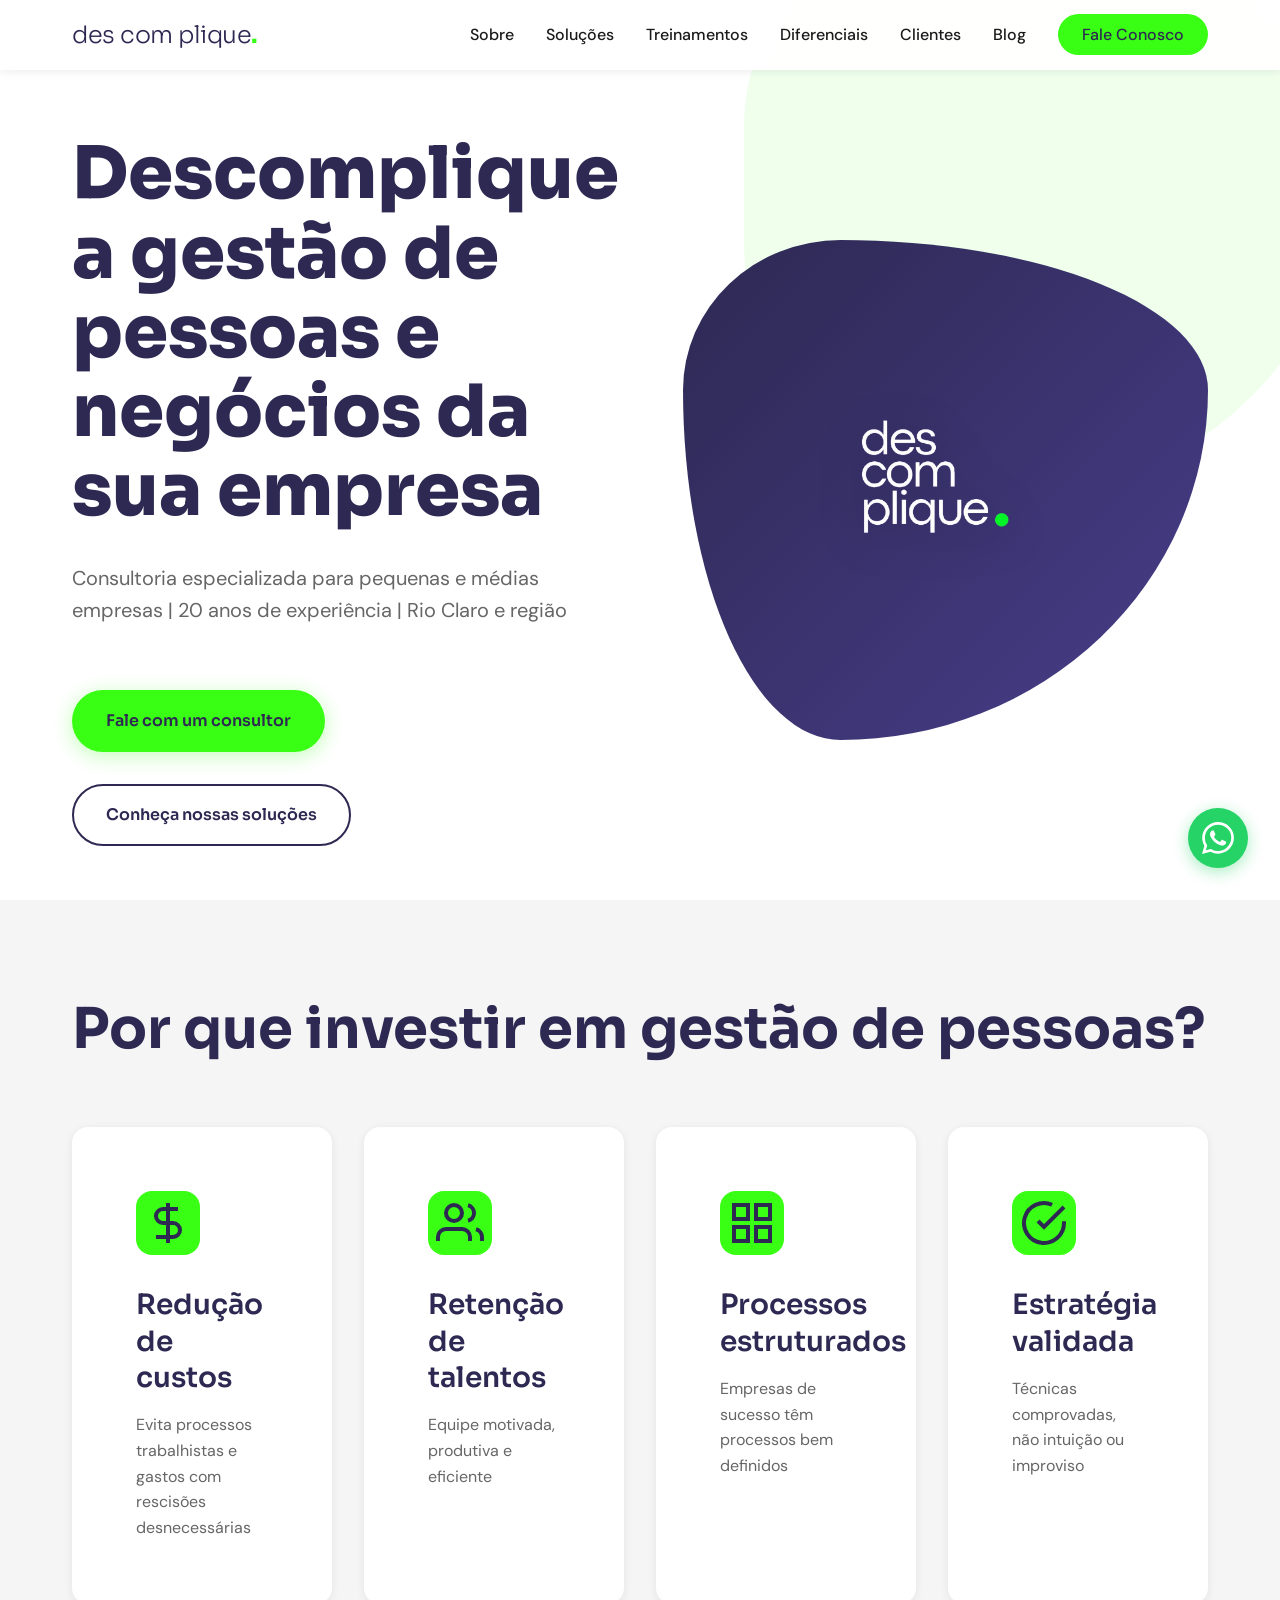
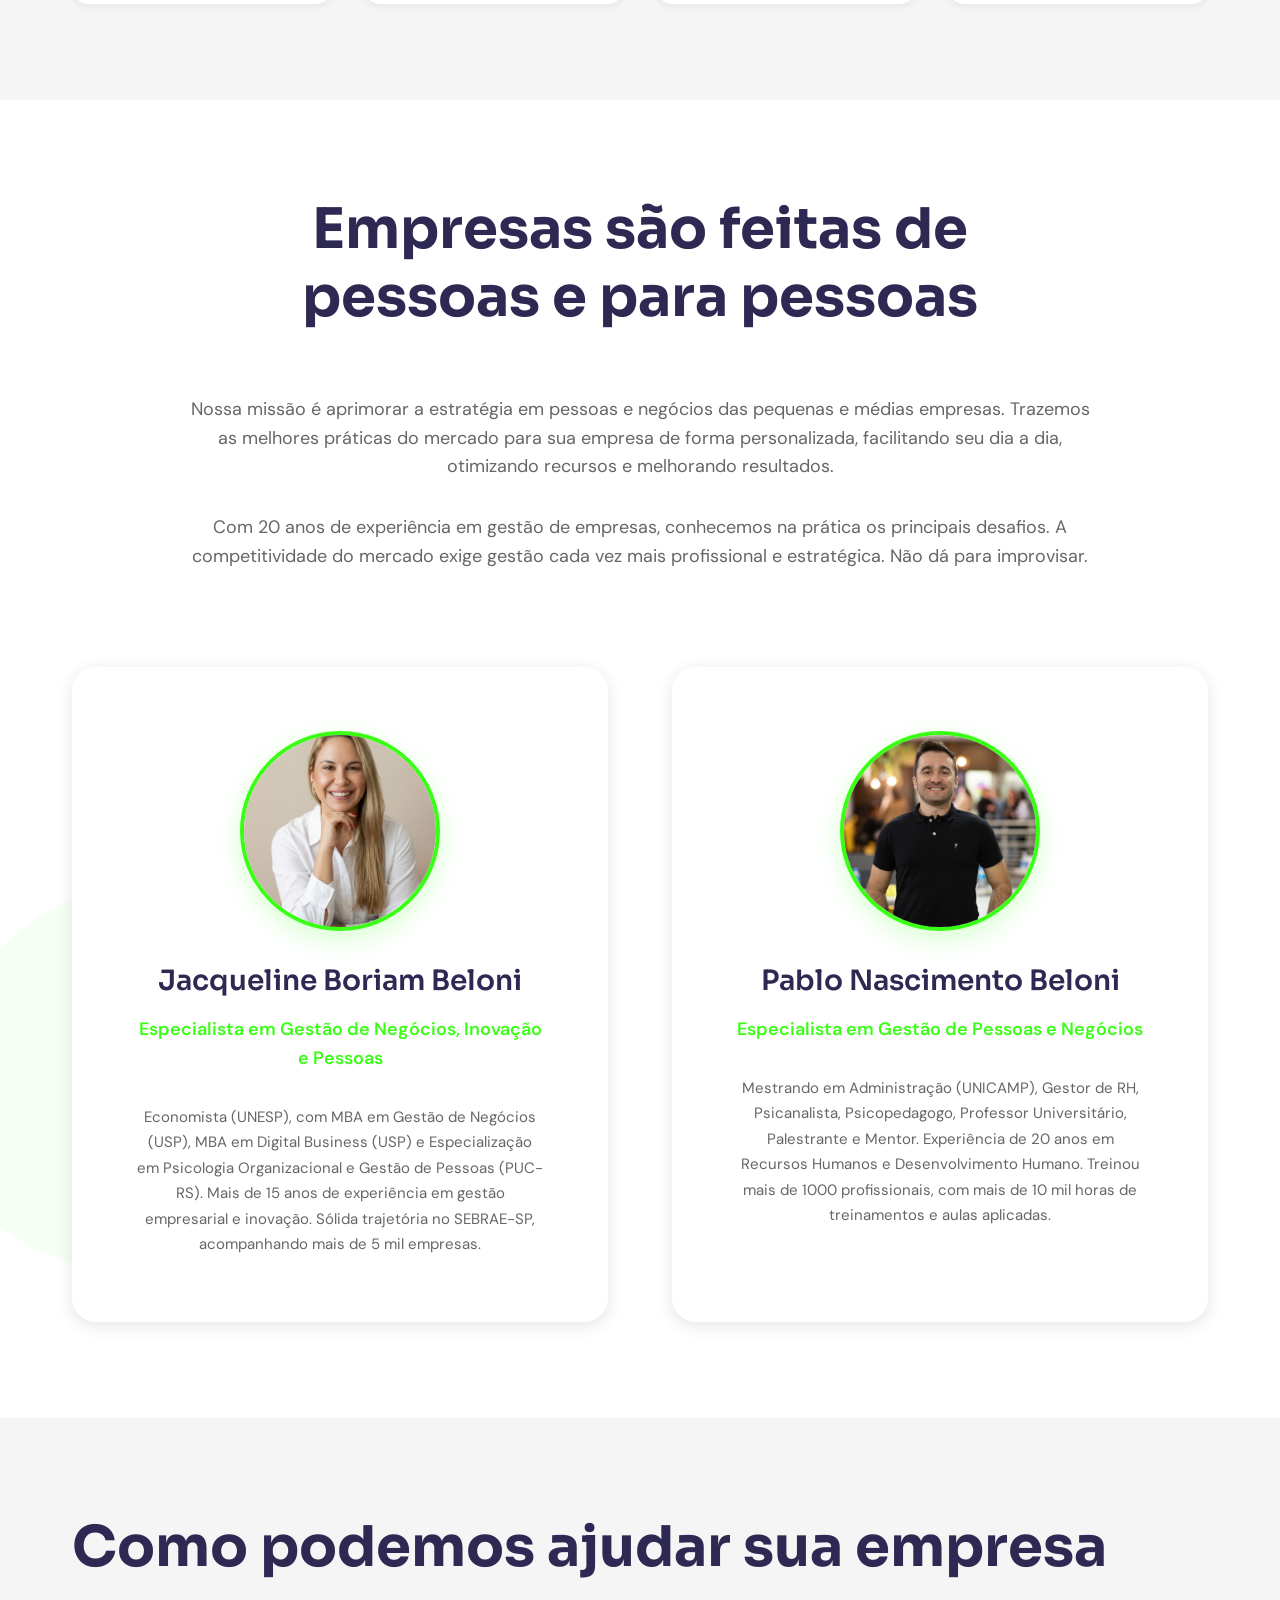
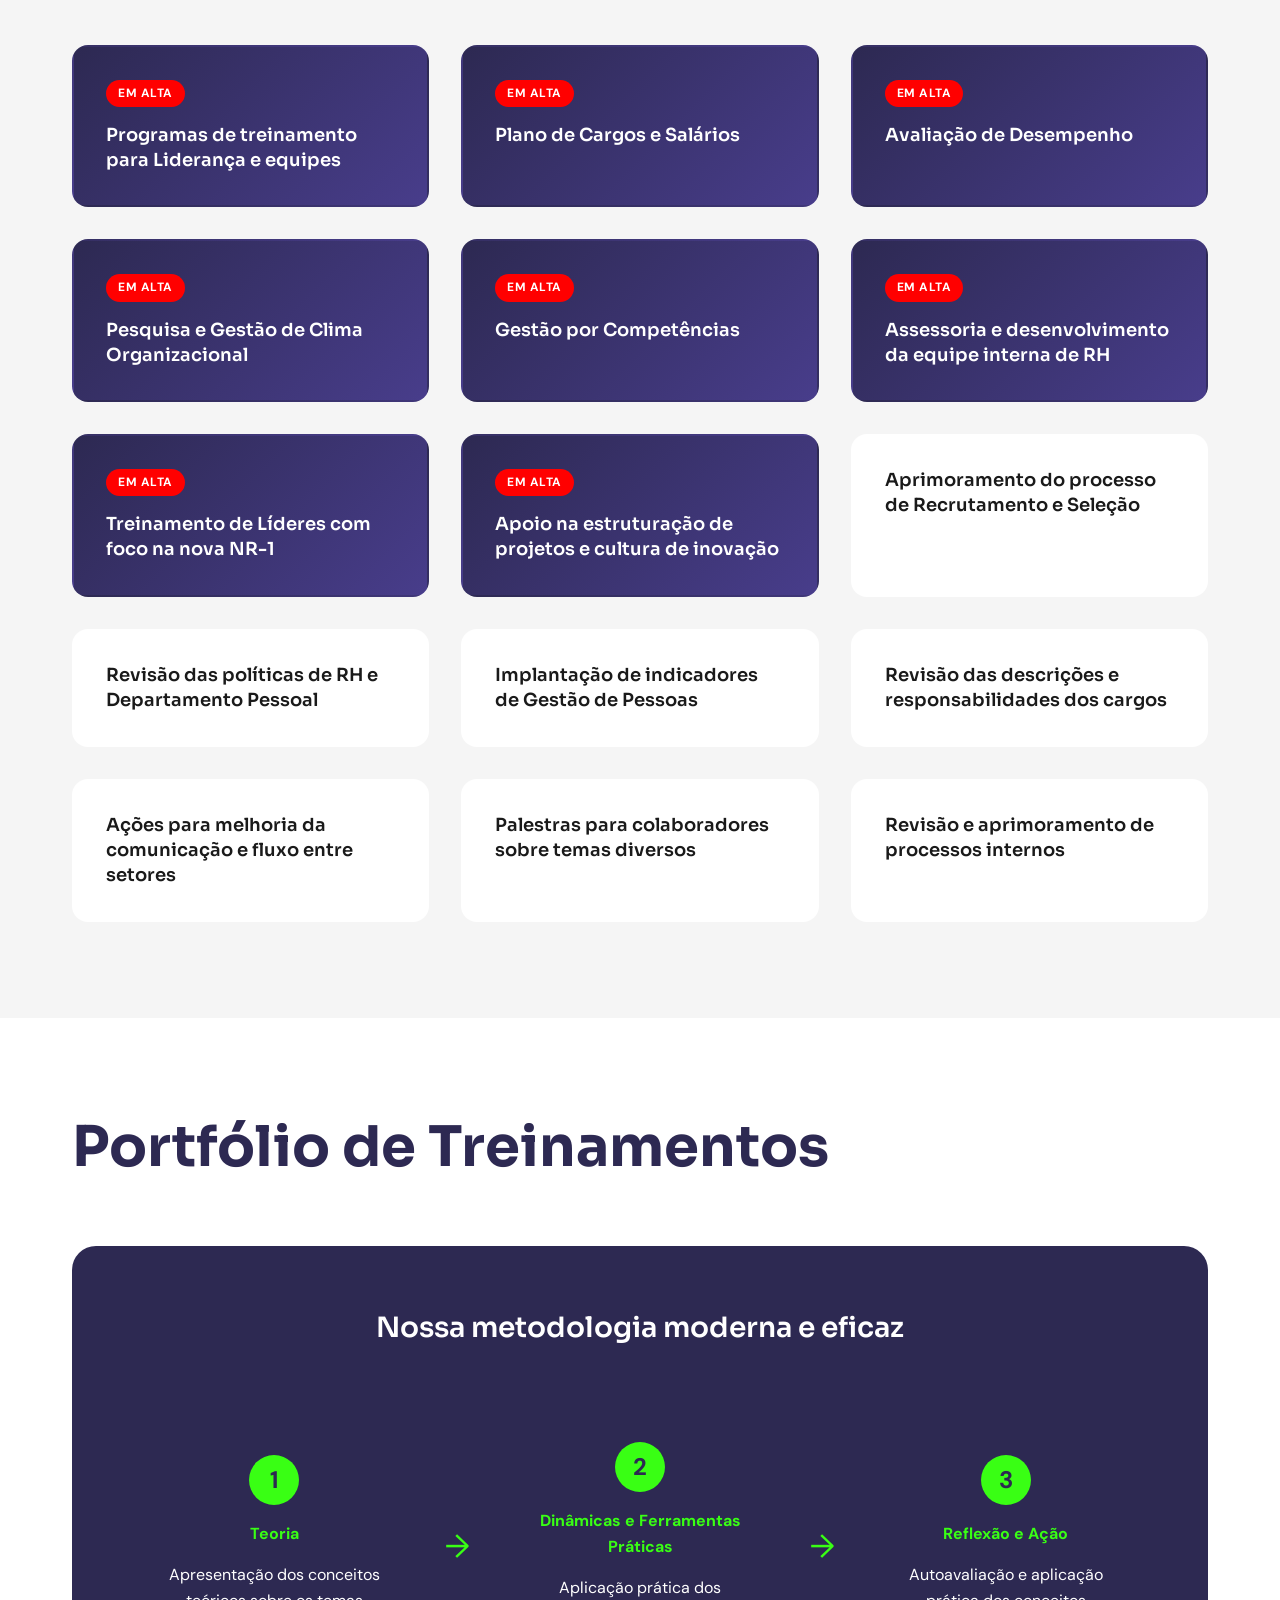
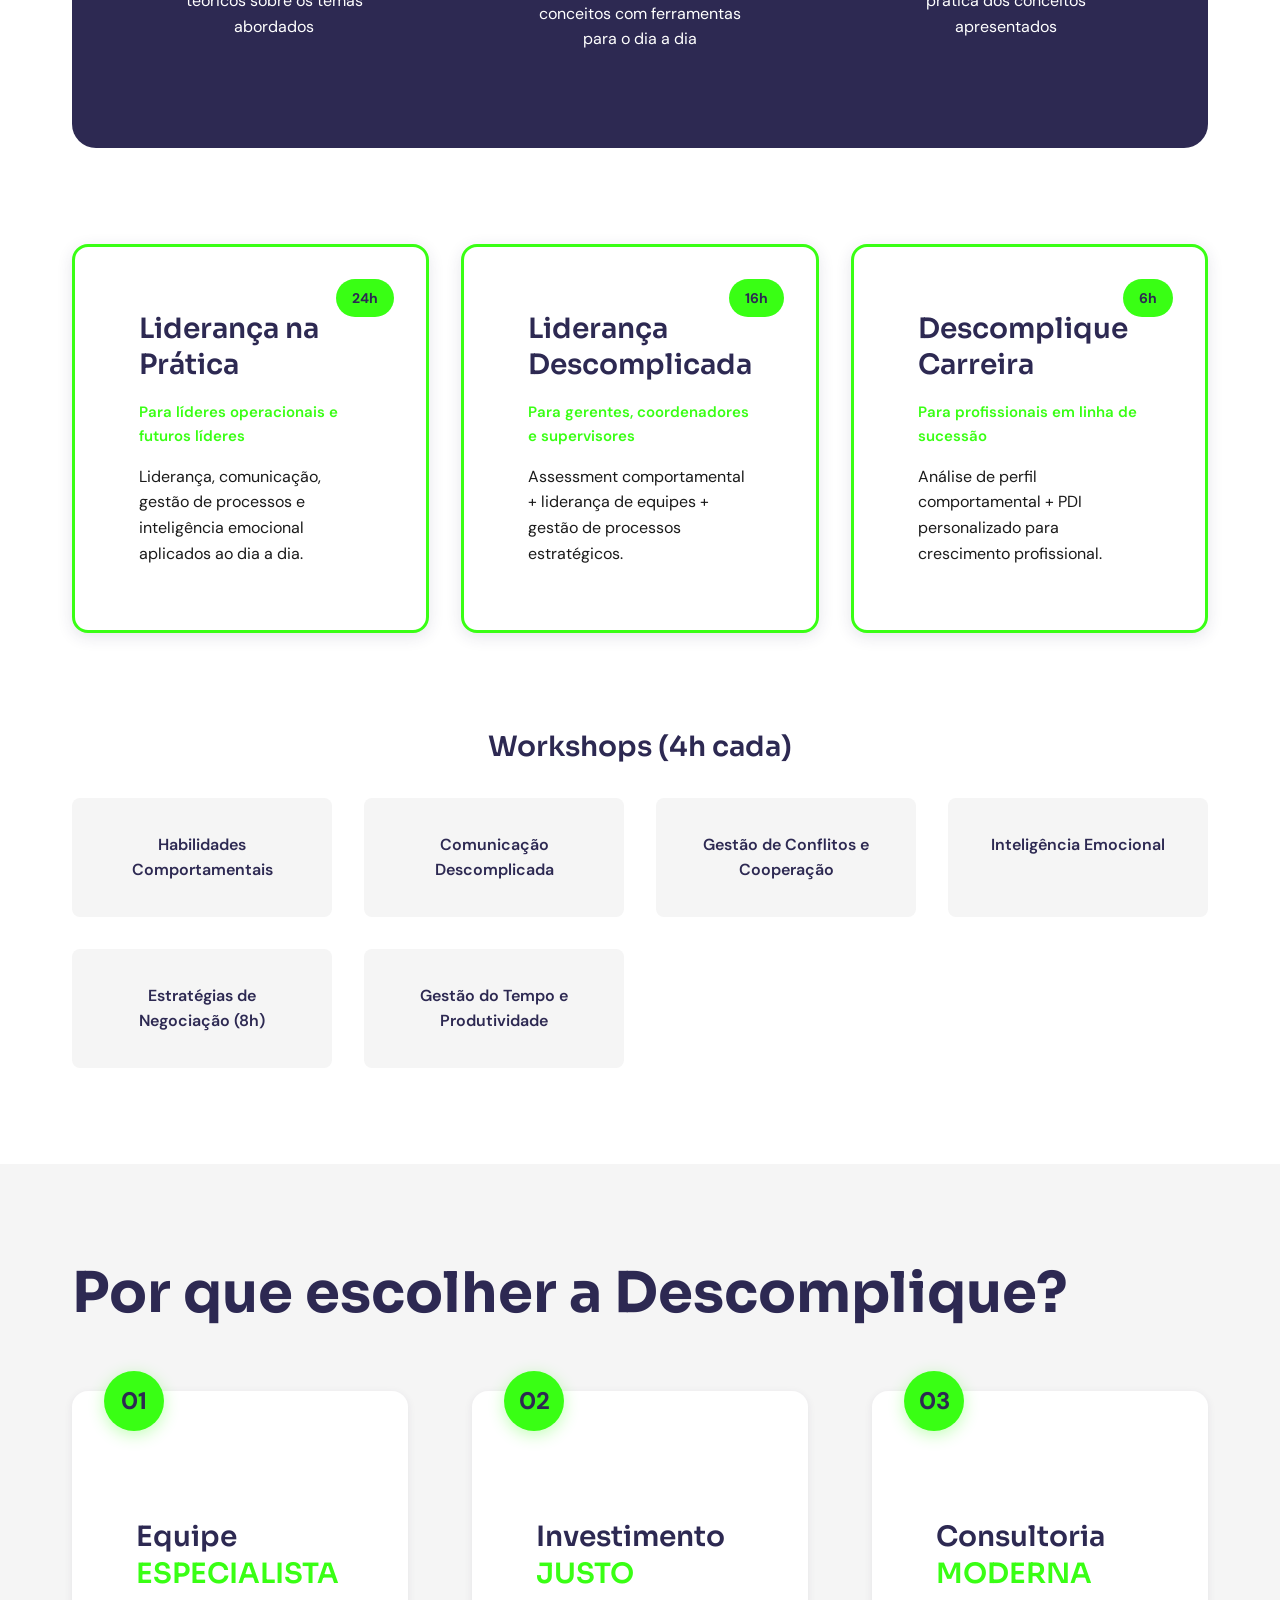
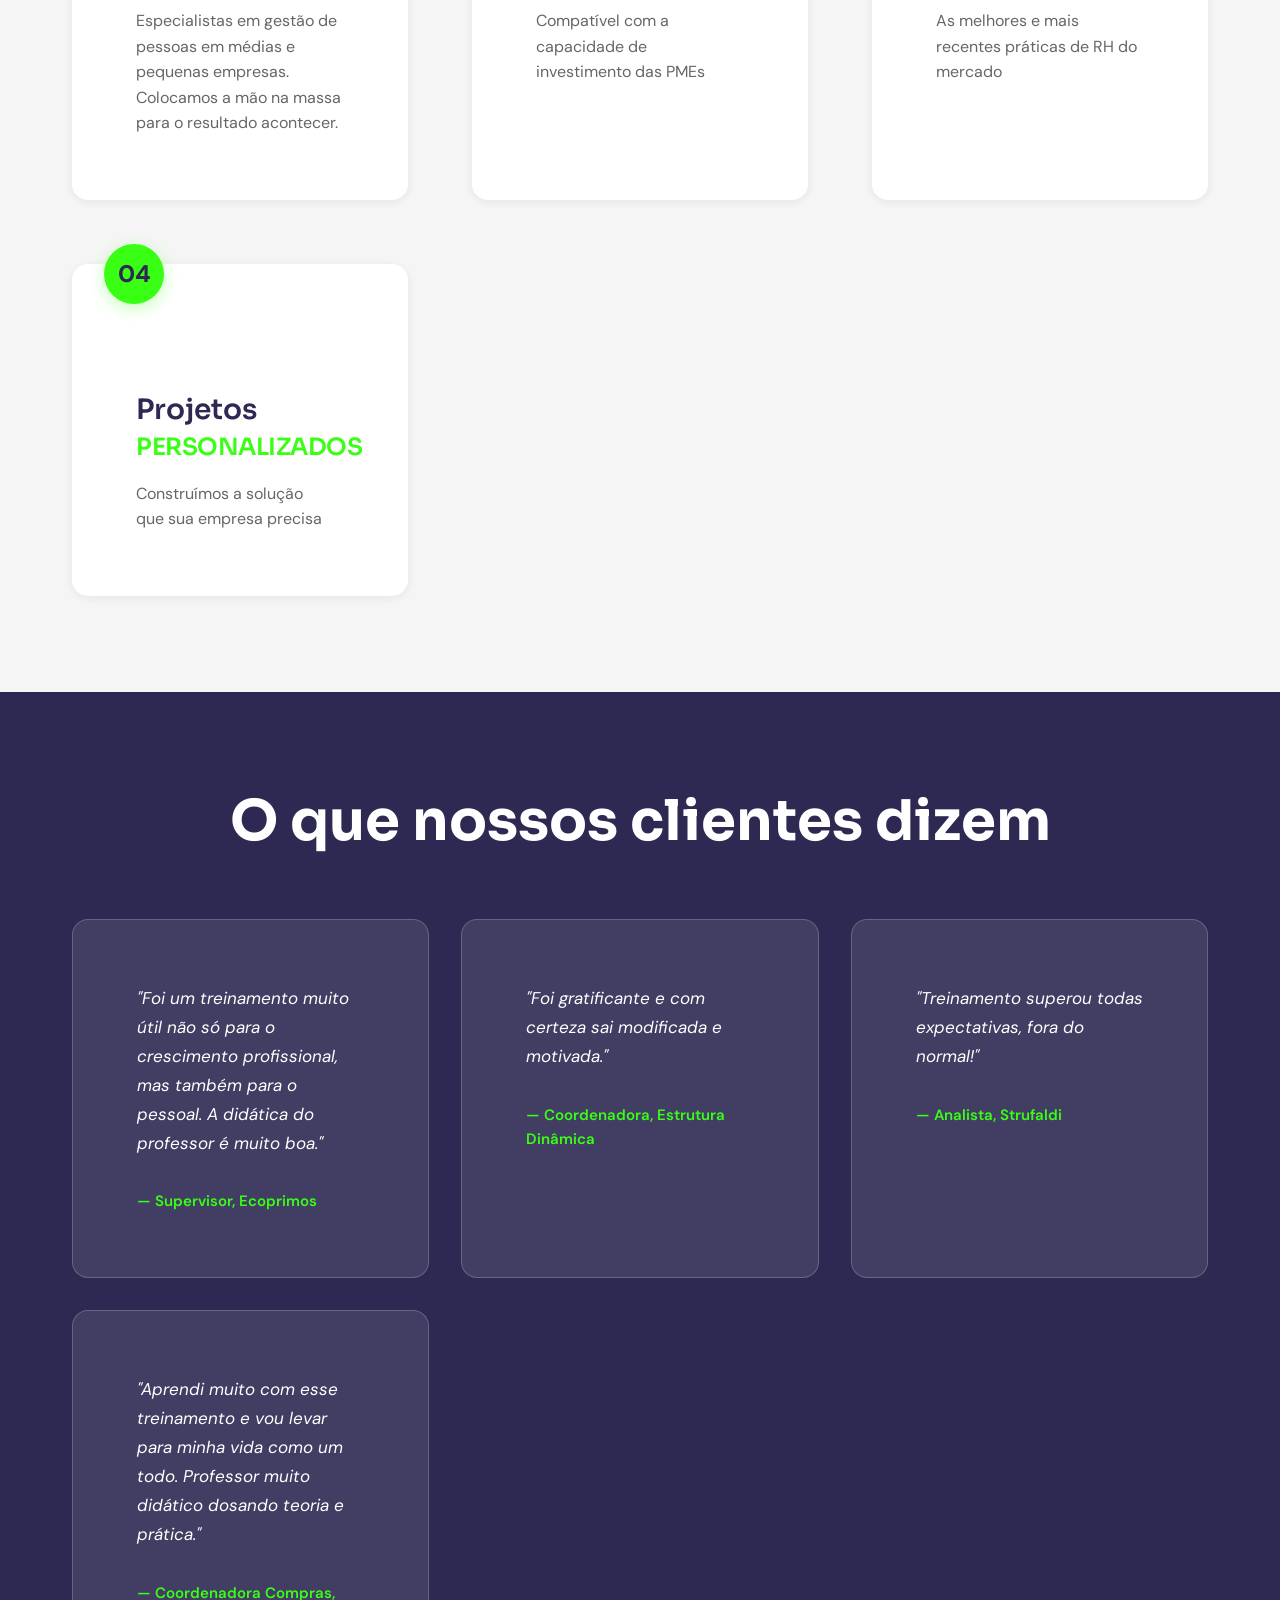
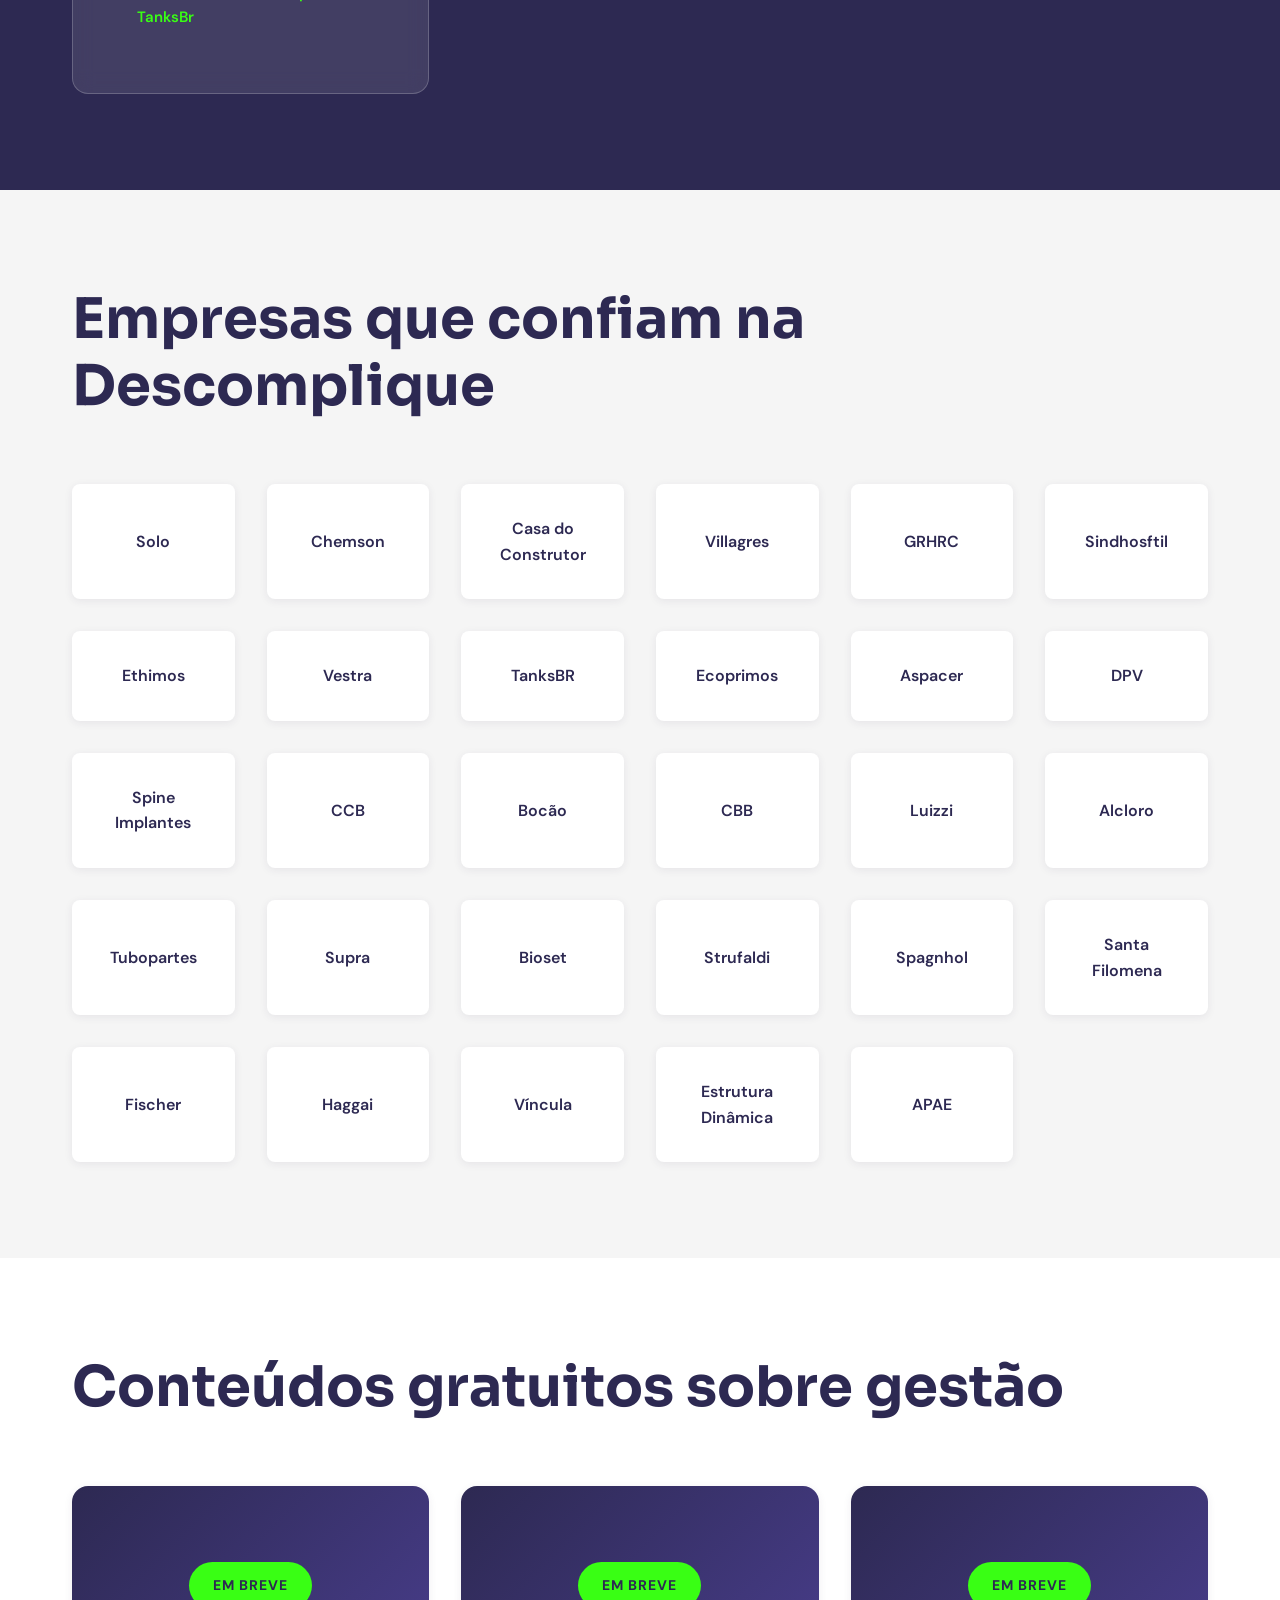
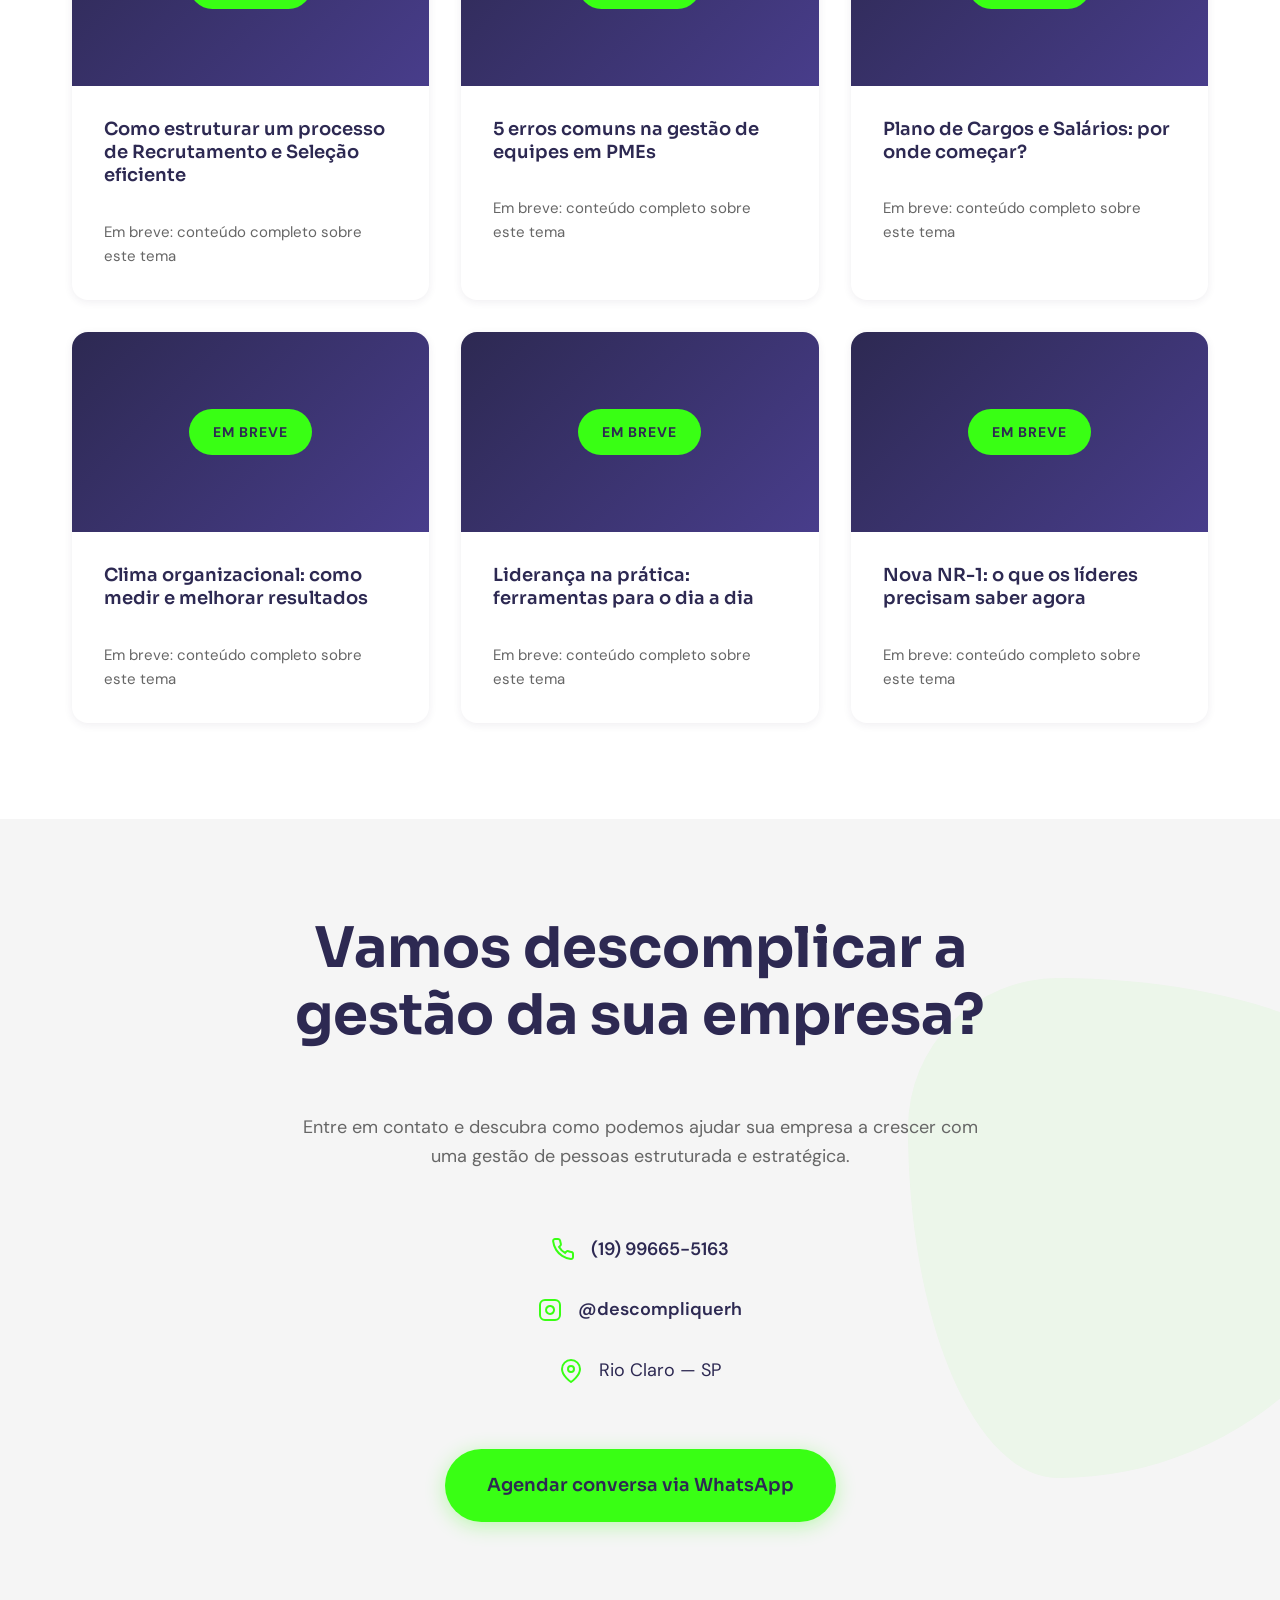
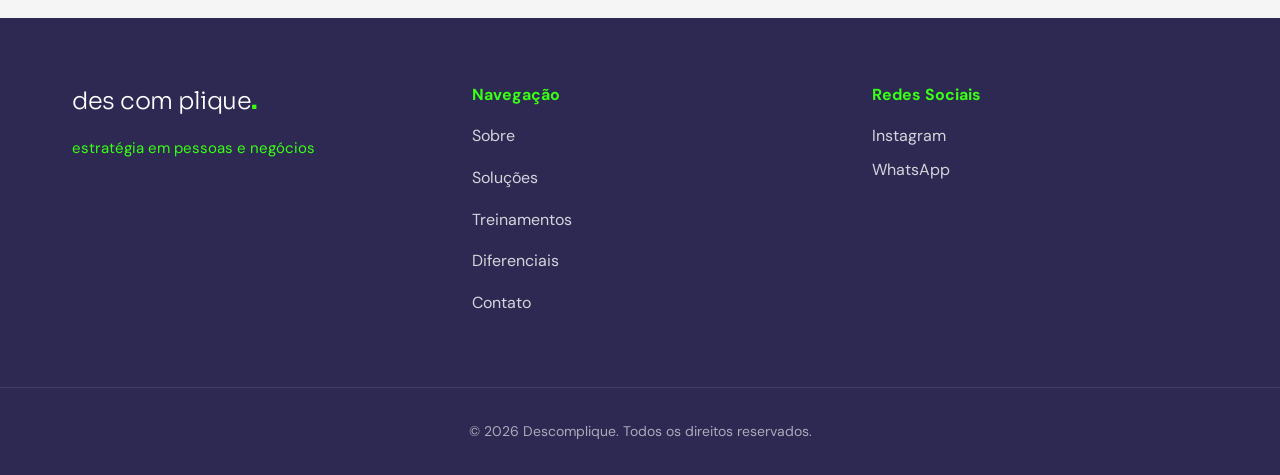
==== commit 868c9a64: "Update index.html" ====
--- a/index.html
+++ b/index.html
@@ -454,7 +454,7 @@
         <div class="contact-shape"></div>
         <div class="container">
             <div class="contact-content">
-                <h2 class="section-title">Vamos descomplica a gestão da sua empresa?</h2>
+                <h2 class="section-title">Vamos descomplicar a gestão da sua empresa?</h2>
                 <p class="contact-intro">Entre em contato e descubra como podemos ajudar sua empresa a crescer com uma gestão de pessoas estruturada e estratégica.</p>
                 
                 <div class="contact-info">
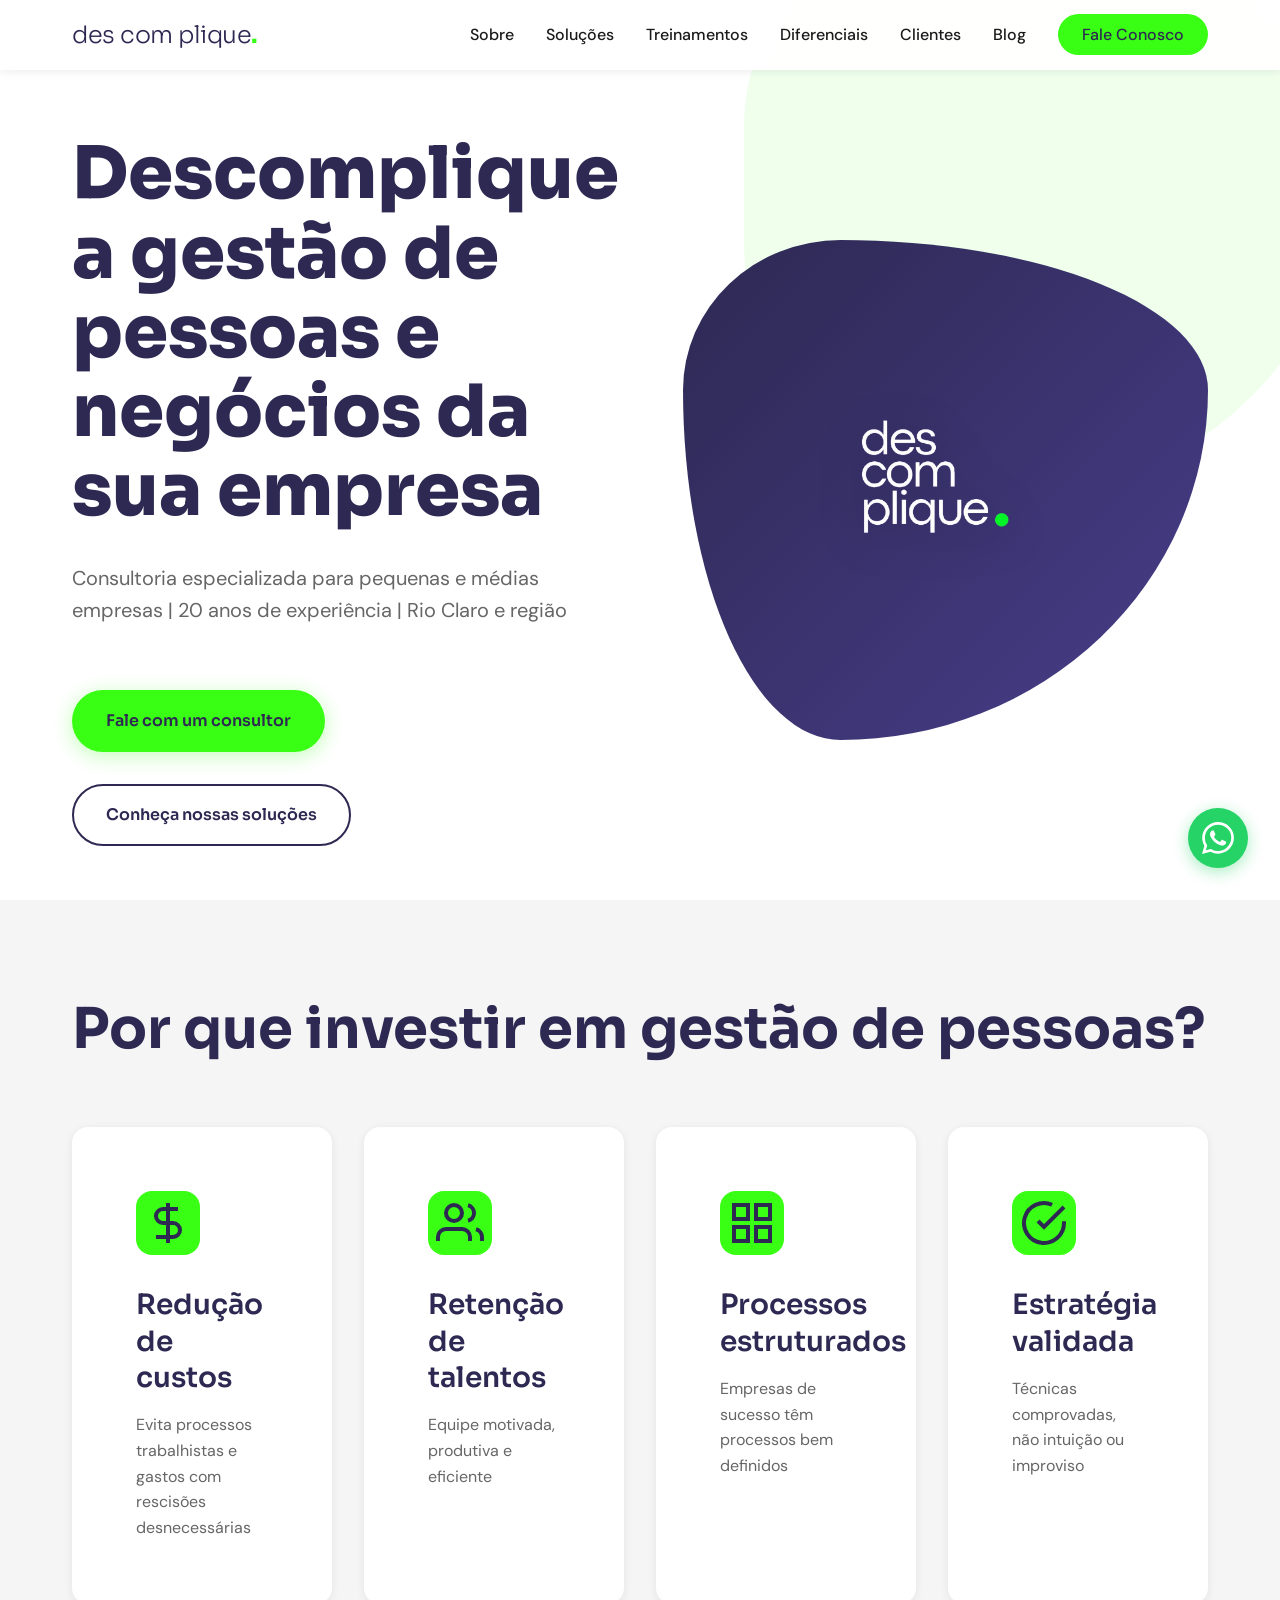
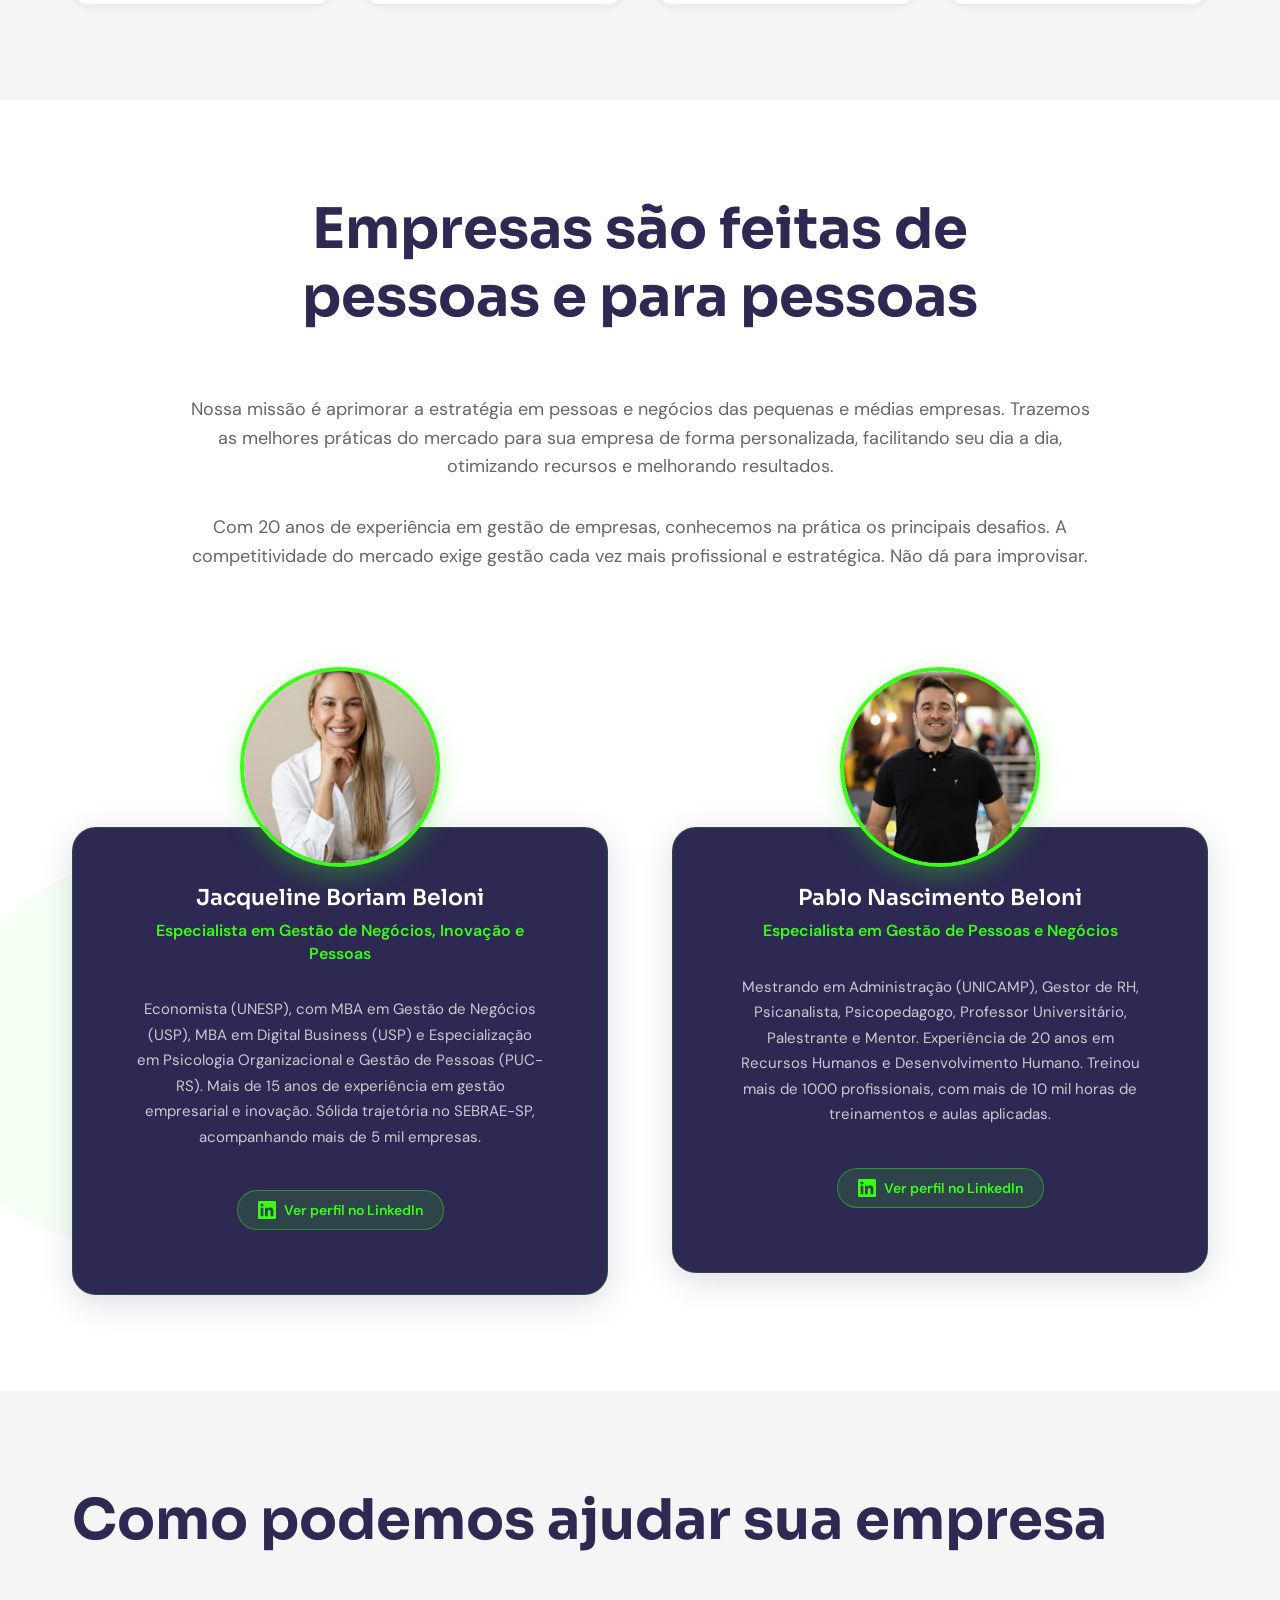
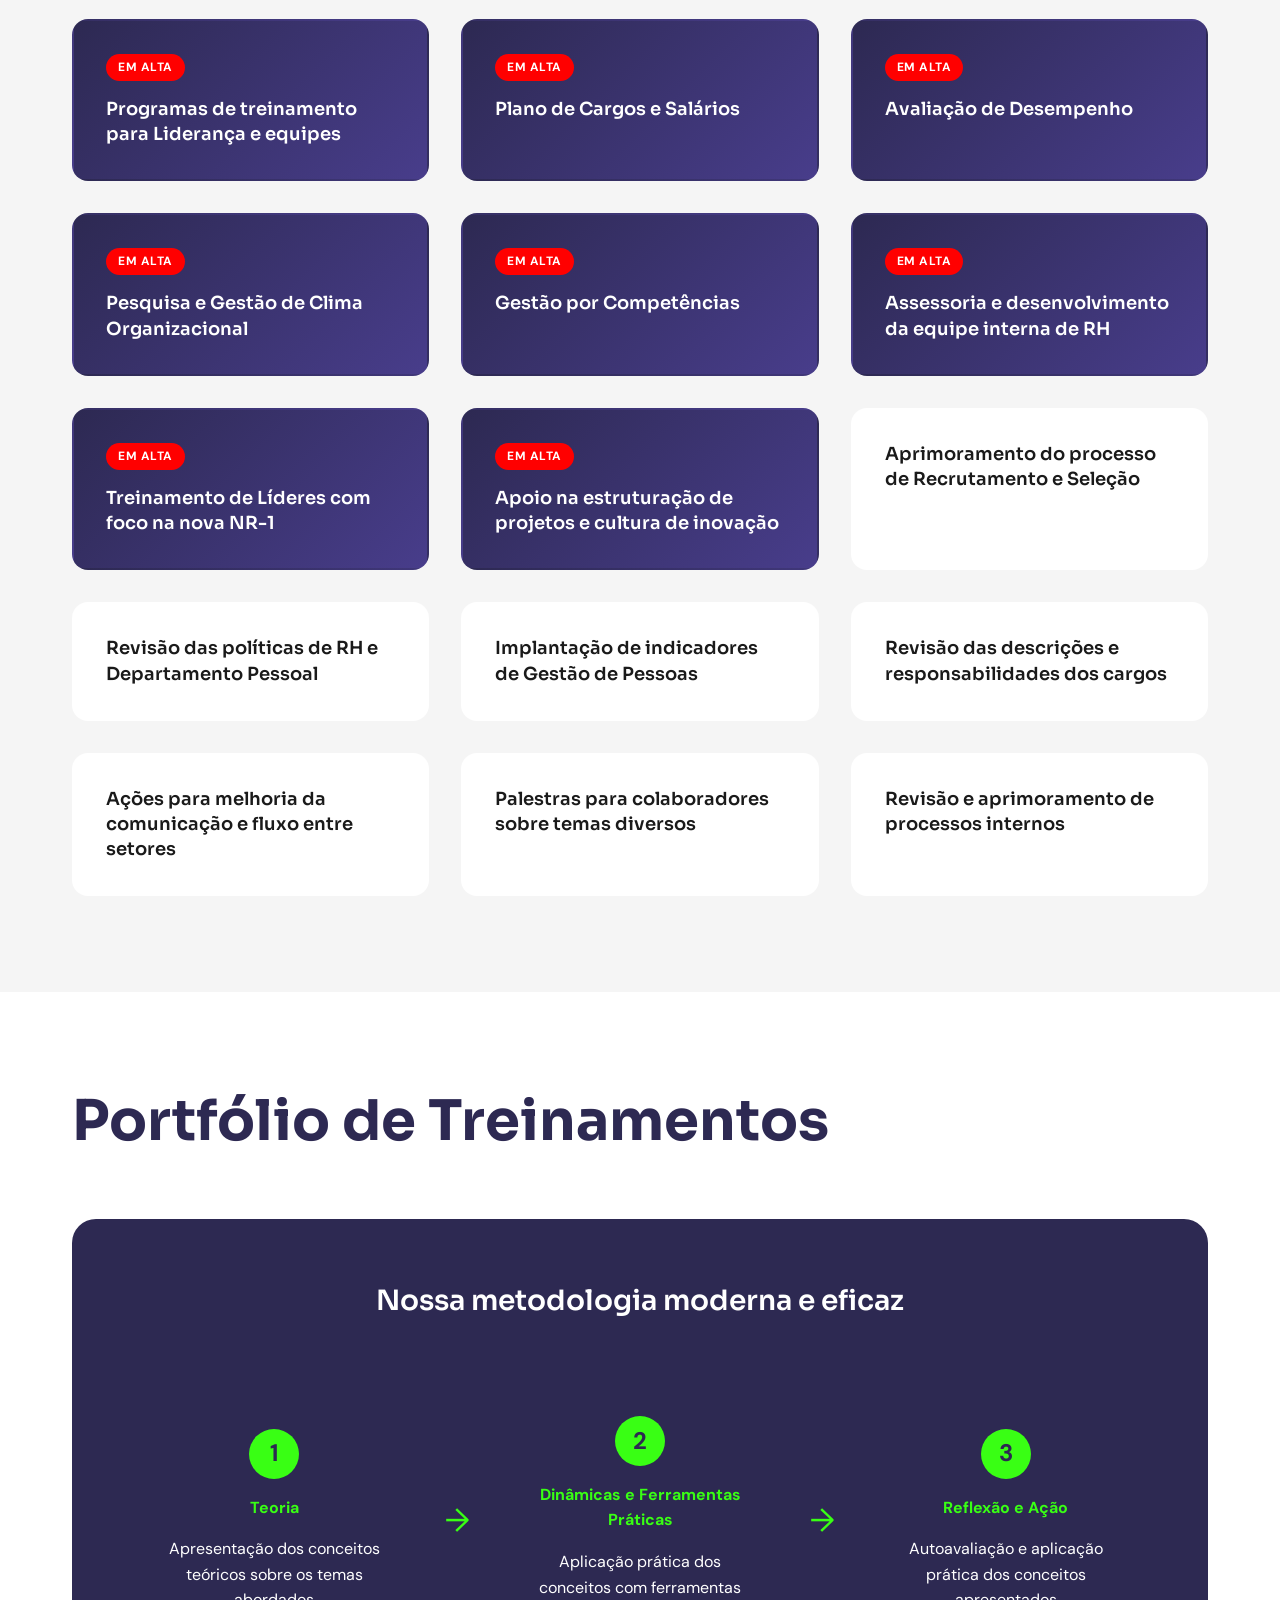
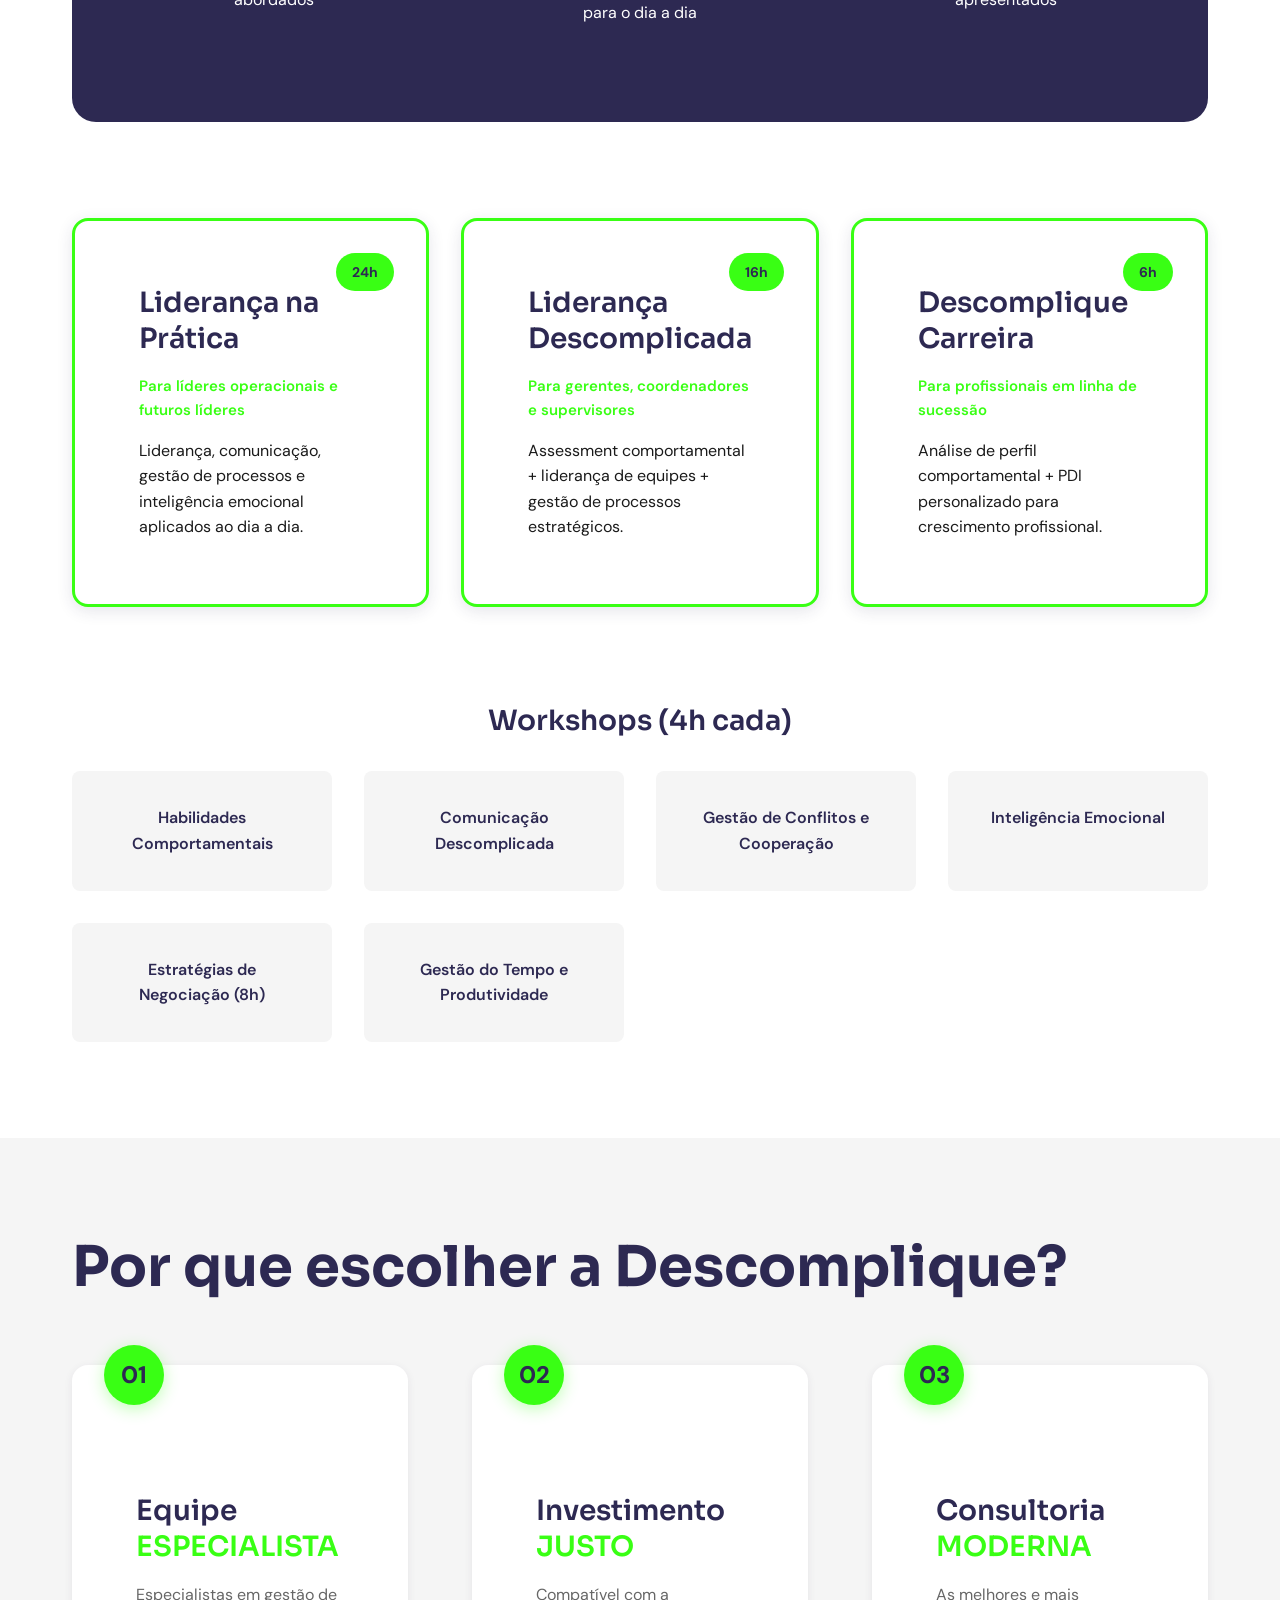
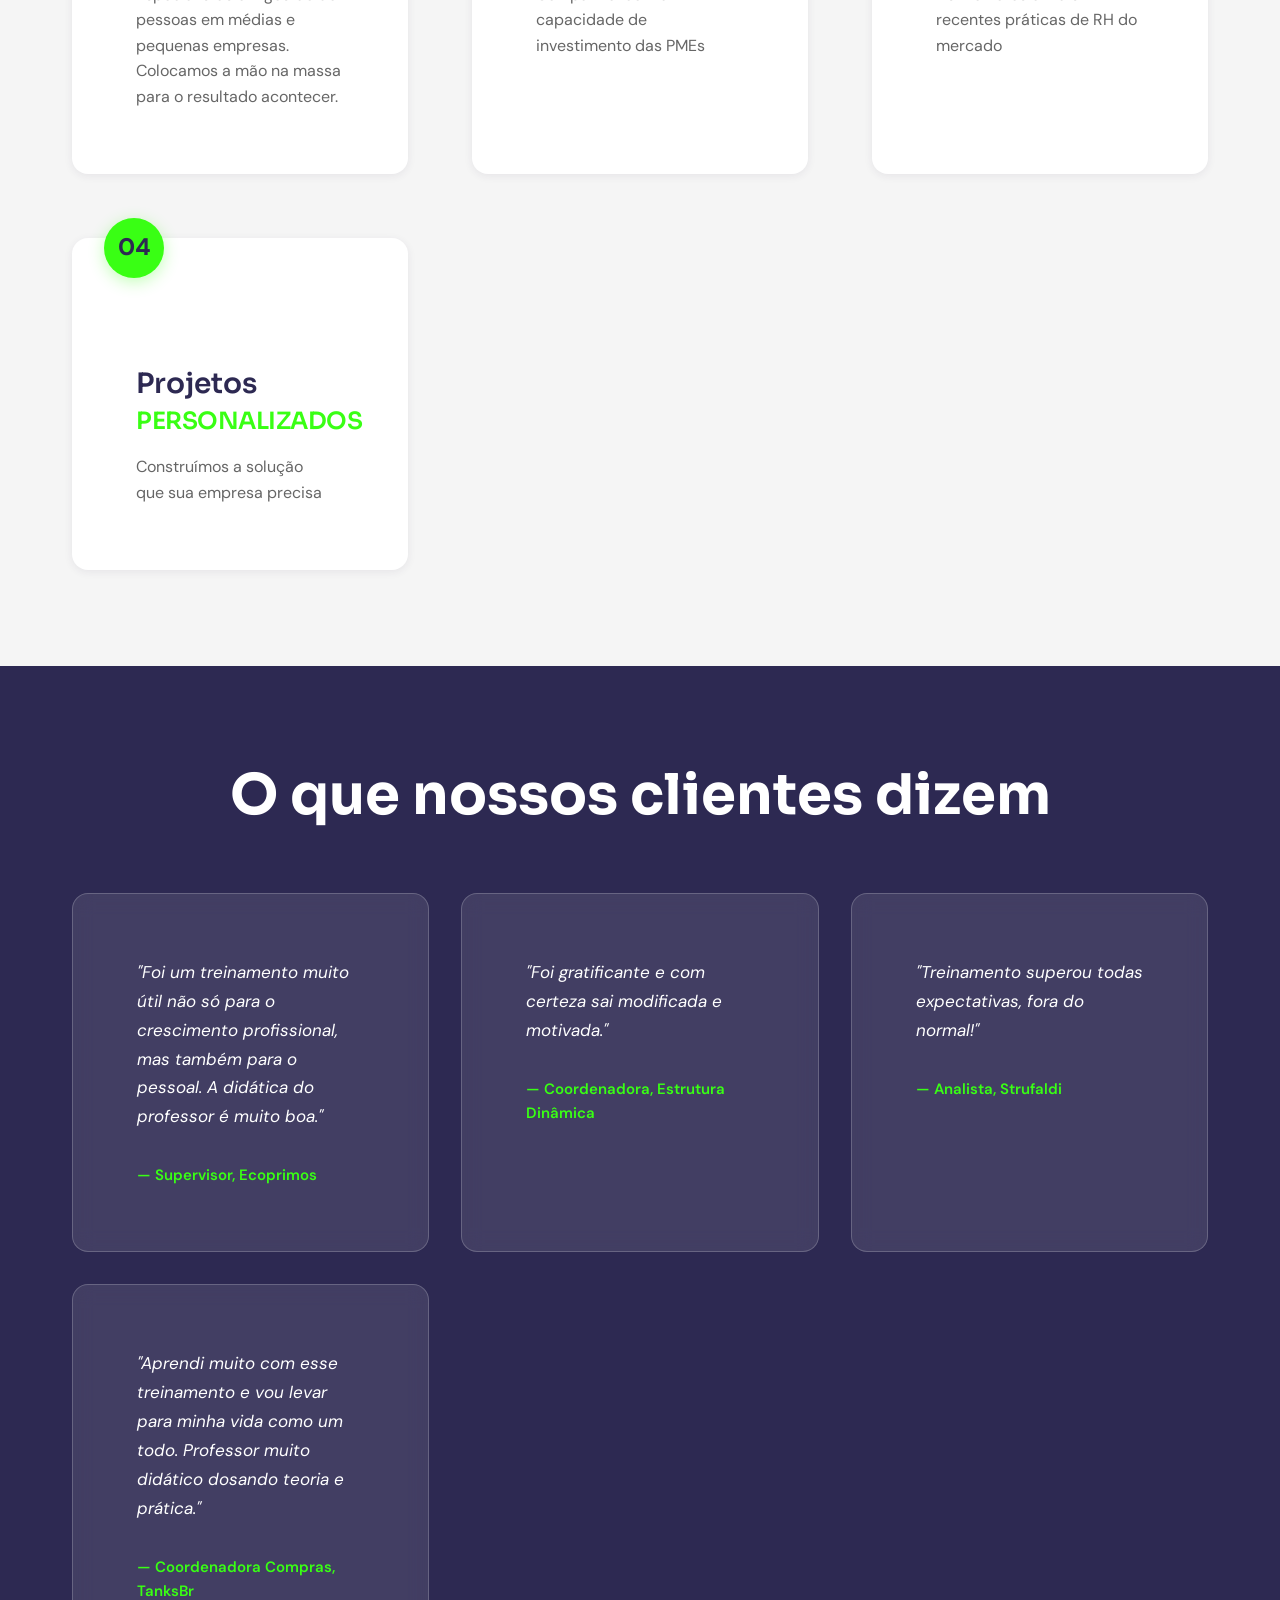
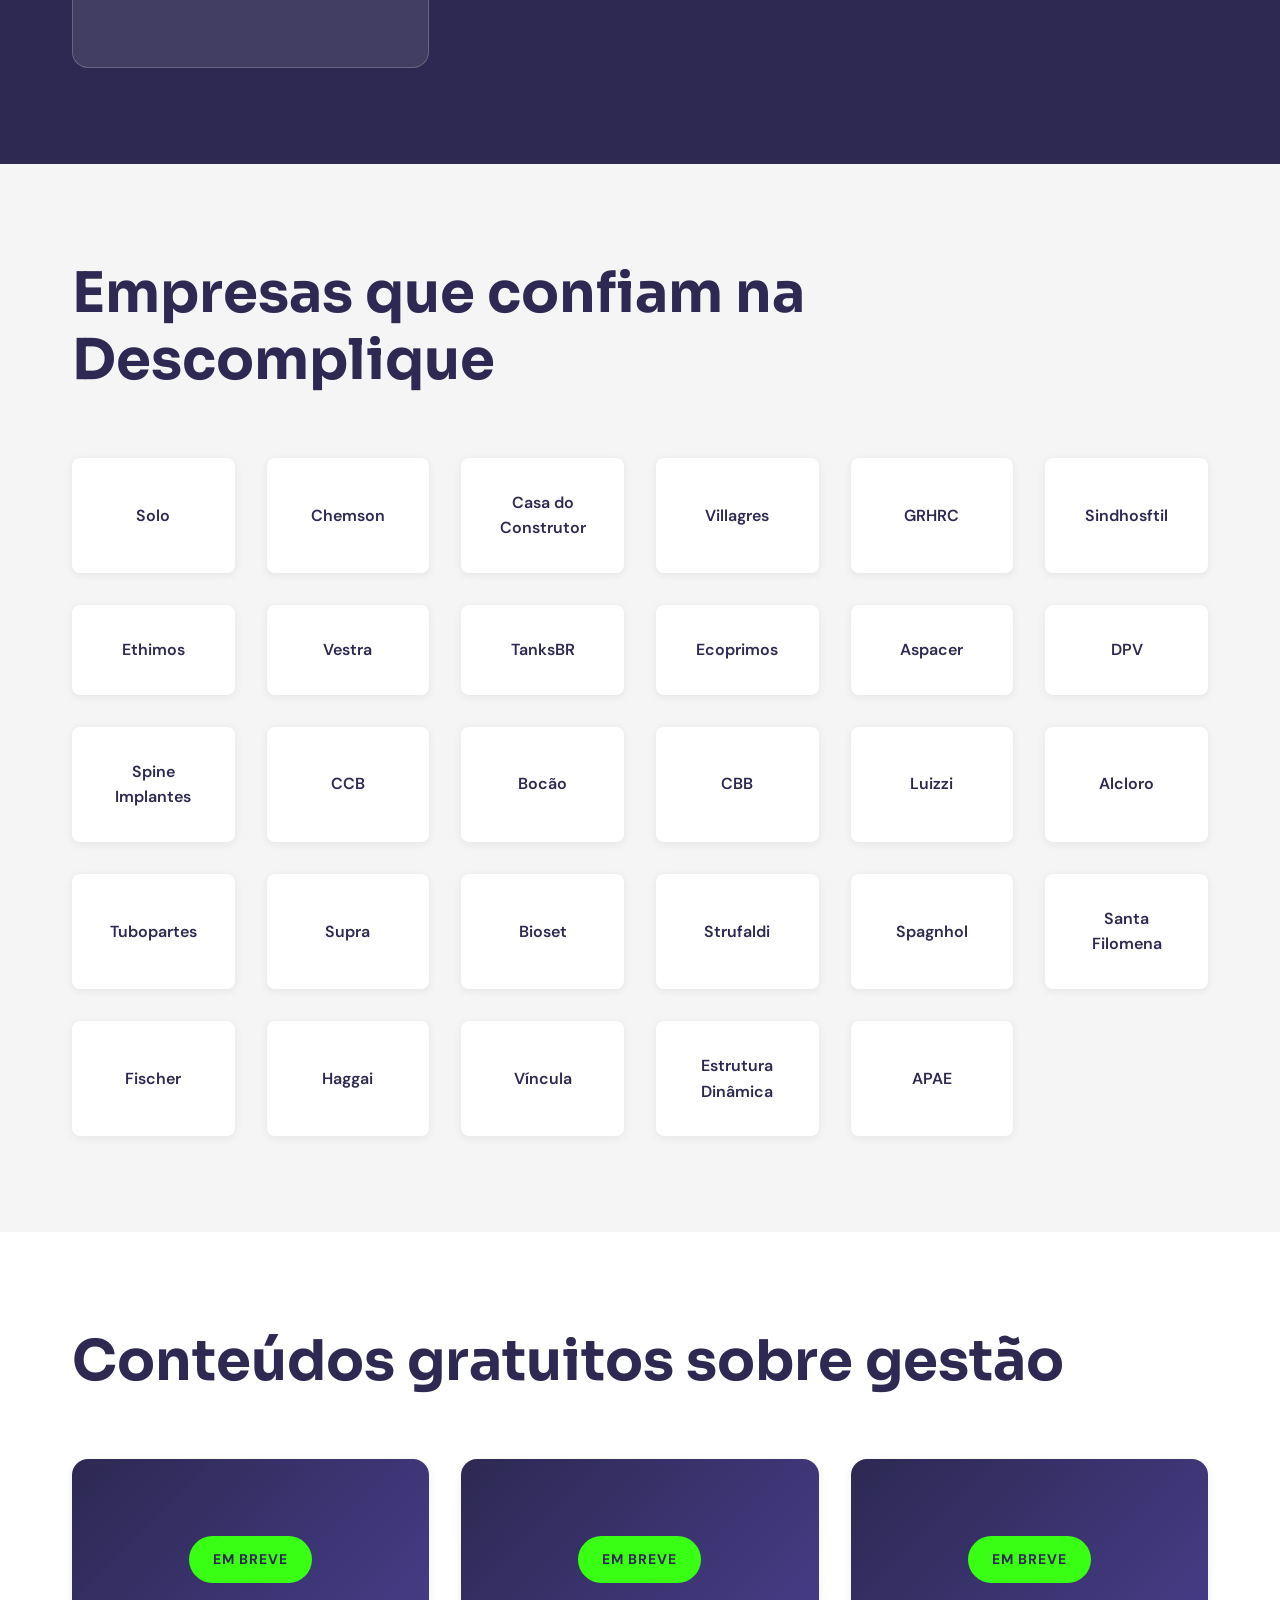
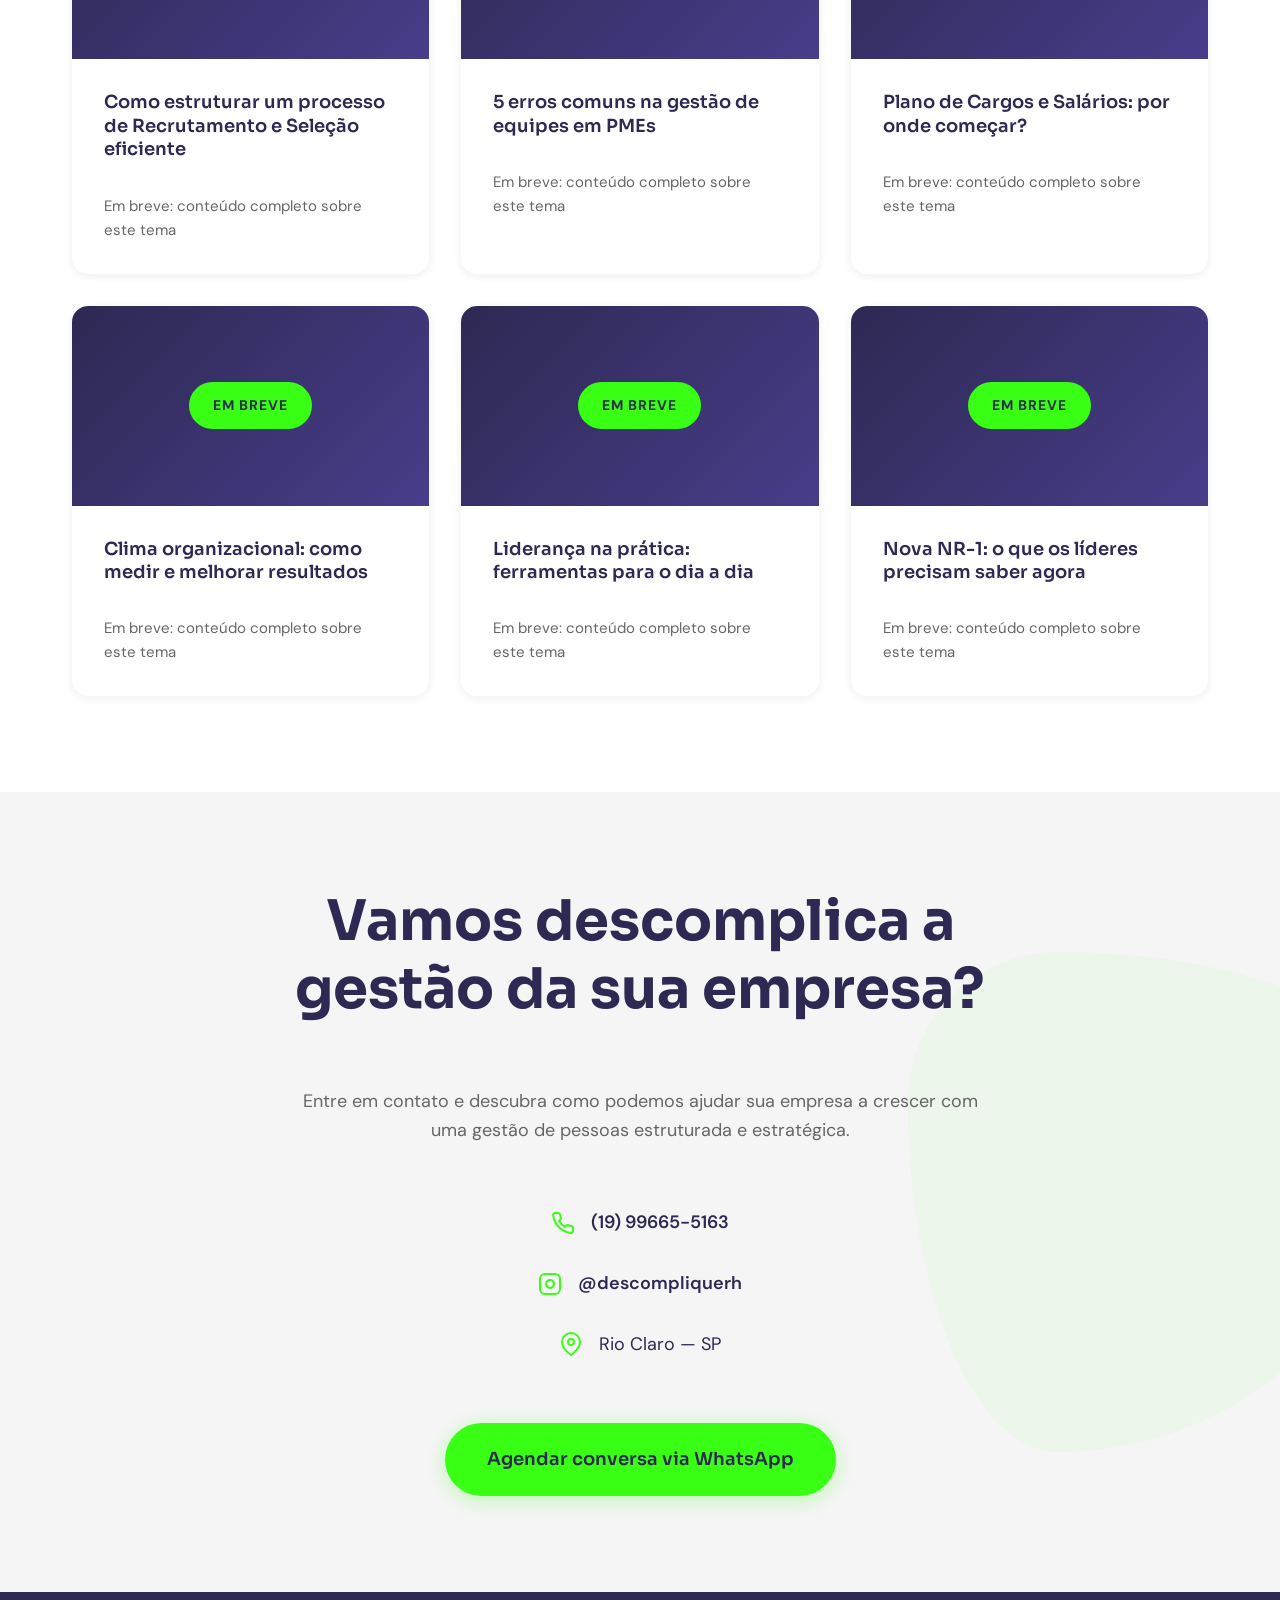
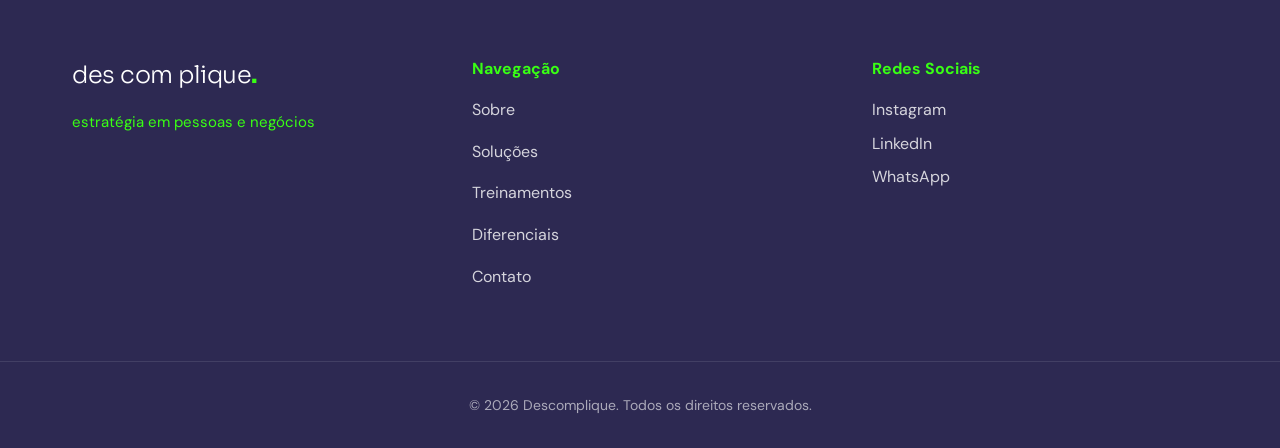
==== commit b05673a6: "Add files via upload" ====
--- a/index.html
+++ b/index.html
@@ -162,18 +162,34 @@
                     <div class="consultant-image">
                         <img src="jacqueline.jpg" alt="Jacqueline Boriam Beloni - Consultora Principal">
                     </div>
-                    <h3>Jacqueline Boriam Beloni</h3>
-                    <p class="consultant-title">Especialista em Gestão de Negócios, Inovação e Pessoas</p>
-                    <p class="consultant-bio">Economista (UNESP), com MBA em Gestão de Negócios (USP), MBA em Digital Business (USP) e Especialização em Psicologia Organizacional e Gestão de Pessoas (PUC-RS). Mais de 15 anos de experiência em gestão empresarial e inovação. Sólida trajetória no SEBRAE-SP, acompanhando mais de 5 mil empresas.</p>
+                    <div class="consultant-info-box">
+                        <h3>Jacqueline Boriam Beloni</h3>
+                        <p class="consultant-title">Especialista em Gestão de Negócios, Inovação e Pessoas</p>
+                        <p class="consultant-bio">Economista (UNESP), com MBA em Gestão de Negócios (USP), MBA em Digital Business (USP) e Especialização em Psicologia Organizacional e Gestão de Pessoas (PUC-RS). Mais de 15 anos de experiência em gestão empresarial e inovação. Sólida trajetória no SEBRAE-SP, acompanhando mais de 5 mil empresas.</p>
+                        <a href="https://www.linkedin.com/in/jacqueline-boriam-beloni-45180a4a/" target="_blank" rel="noopener" class="consultant-linkedin">
+                            <svg width="18" height="18" viewBox="0 0 24 24" fill="currentColor">
+                                <path d="M20.447 20.452h-3.554v-5.569c0-1.328-.027-3.037-1.852-3.037-1.853 0-2.136 1.445-2.136 2.939v5.667H9.351V9h3.414v1.561h.046c.477-.9 1.637-1.85 3.37-1.85 3.601 0 4.267 2.37 4.267 5.455v6.286zM5.337 7.433a2.062 2.062 0 0 1-2.063-2.065 2.064 2.064 0 1 1 2.063 2.065zm1.782 13.019H3.555V9h3.564v11.452zM22.225 0H1.771C.792 0 0 .774 0 1.729v20.542C0 23.227.792 24 1.771 24h20.451C23.2 24 24 23.227 24 22.271V1.729C24 .774 23.2 0 22.222 0h.003z"/>
+                            </svg>
+                            Ver perfil no LinkedIn
+                        </a>
+                    </div>
                 </div>
                 
                 <div class="consultant-card">
                     <div class="consultant-image">
                         <img src="pablo.jpg" alt="Pablo Nascimento Beloni - Consultor Principal">
                     </div>
-                    <h3>Pablo Nascimento Beloni</h3>
-                    <p class="consultant-title">Especialista em Gestão de Pessoas e Negócios</p>
-                    <p class="consultant-bio">Mestrando em Administração (UNICAMP), Gestor de RH, Psicanalista, Psicopedagogo, Professor Universitário, Palestrante e Mentor. Experiência de 20 anos em Recursos Humanos e Desenvolvimento Humano. Treinou mais de 1000 profissionais, com mais de 10 mil horas de treinamentos e aulas aplicadas.</p>
+                    <div class="consultant-info-box">
+                        <h3>Pablo Nascimento Beloni</h3>
+                        <p class="consultant-title">Especialista em Gestão de Pessoas e Negócios</p>
+                        <p class="consultant-bio">Mestrando em Administração (UNICAMP), Gestor de RH, Psicanalista, Psicopedagogo, Professor Universitário, Palestrante e Mentor. Experiência de 20 anos em Recursos Humanos e Desenvolvimento Humano. Treinou mais de 1000 profissionais, com mais de 10 mil horas de treinamentos e aulas aplicadas.</p>
+                        <a href="https://www.linkedin.com/in/pablo-nascimento-beloni-1bb6a538/" target="_blank" rel="noopener" class="consultant-linkedin">
+                            <svg width="18" height="18" viewBox="0 0 24 24" fill="currentColor">
+                                <path d="M20.447 20.452h-3.554v-5.569c0-1.328-.027-3.037-1.852-3.037-1.853 0-2.136 1.445-2.136 2.939v5.667H9.351V9h3.414v1.561h.046c.477-.9 1.637-1.85 3.37-1.85 3.601 0 4.267 2.37 4.267 5.455v6.286zM5.337 7.433a2.062 2.062 0 0 1-2.063-2.065 2.064 2.064 0 1 1 2.063 2.065zm1.782 13.019H3.555V9h3.564v11.452zM22.225 0H1.771C.792 0 0 .774 0 1.729v20.542C0 23.227.792 24 1.771 24h20.451C23.2 24 24 23.227 24 22.271V1.729C24 .774 23.2 0 22.222 0h.003z"/>
+                            </svg>
+                            Ver perfil no LinkedIn
+                        </a>
+                    </div>
                 </div>
             </div>
         </div>
@@ -454,7 +470,7 @@
         <div class="contact-shape"></div>
         <div class="container">
             <div class="contact-content">
-                <h2 class="section-title">Vamos descomplicar a gestão da sua empresa?</h2>
+                <h2 class="section-title">Vamos descomplica a gestão da sua empresa?</h2>
                 <p class="contact-intro">Entre em contato e descubra como podemos ajudar sua empresa a crescer com uma gestão de pessoas estruturada e estratégica.</p>
                 
                 <div class="contact-info">
@@ -512,6 +528,7 @@
             <div class="footer-social">
                 <h4>Redes Sociais</h4>
                 <a href="https://instagram.com/descompliquerh" target="_blank" rel="noopener">Instagram</a>
+                <a href="https://www.linkedin.com/company/descomplique-gest%C3%A3o-de-pessoas-e-carreira/" target="_blank" rel="noopener">LinkedIn</a>
                 <a href="https://wa.me/5519996655163" target="_blank" rel="noopener">WhatsApp</a>
             </div>
         </div>
--- a/styles.css
+++ b/styles.css
@@ -453,11 +453,9 @@
 }
 
 .consultant-card {
-    background: var(--color-white);
-    border-radius: var(--radius-lg);
-    padding: var(--spacing-lg);
-    box-shadow: var(--shadow-md);
-    text-align: center;
+    display: flex;
+    flex-direction: column;
+    align-items: center;
     transition: transform var(--transition-normal);
 }
 
@@ -468,11 +466,14 @@
 .consultant-image {
     width: 200px;
     height: 200px;
-    margin: 0 auto var(--spacing-md);
+    flex-shrink: 0;
+    margin-bottom: -40px;
+    position: relative;
+    z-index: 2;
     border-radius: 50%;
     overflow: hidden;
     border: 4px solid var(--color-accent);
-    box-shadow: 0 8px 24px rgba(57, 255, 20, 0.2);
+    box-shadow: 0 8px 24px rgba(57, 255, 20, 0.3);
 }
 
 .consultant-image img {
@@ -481,22 +482,59 @@
     object-fit: cover;
 }
 
-.consultant-card h3 {
-    color: var(--color-primary);
-    margin-bottom: var(--spacing-sm);
+.consultant-info-box {
+    background: var(--color-primary);
+    border-radius: var(--radius-lg);
+    padding: 3.5rem var(--spacing-lg) var(--spacing-lg);
+    text-align: center;
+    width: 100%;
+    box-shadow: var(--shadow-lg);
+    border: 1px solid rgba(57, 255, 20, 0.15);
+}
+
+.consultant-info-box h3 {
+    color: var(--color-white);
+    font-size: 1.375rem;
+    margin-bottom: 0.5rem;
 }
 
 .consultant-title {
     color: var(--color-accent);
     font-weight: 600;
     margin-bottom: var(--spacing-md);
-    font-size: 1.125rem;
+    font-size: 1rem;
+    line-height: 1.4;
 }
 
 .consultant-bio {
-    color: var(--color-text-light);
+    color: rgba(255,255,255,0.75);
     font-size: 0.9375rem;
     line-height: 1.7;
+    margin-bottom: var(--spacing-md);
+}
+
+.consultant-linkedin {
+    display: inline-flex;
+    align-items: center;
+    gap: 0.5rem;
+    background: rgba(57, 255, 20, 0.12);
+    color: var(--color-accent);
+    border: 1px solid rgba(57, 255, 20, 0.4);
+    border-radius: var(--radius-full);
+    padding: 0.5rem 1.25rem;
+    font-size: 0.875rem;
+    font-weight: 600;
+    text-decoration: none;
+    transition: all var(--transition-fast);
+    margin-top: 0.5rem;
+}
+
+.consultant-linkedin:hover {
+    background: var(--color-accent);
+    color: var(--color-primary);
+    border-color: var(--color-accent);
+    transform: translateY(-2px);
+    box-shadow: 0 4px 12px rgba(57, 255, 20, 0.35);
 }
 
 /* ============================================
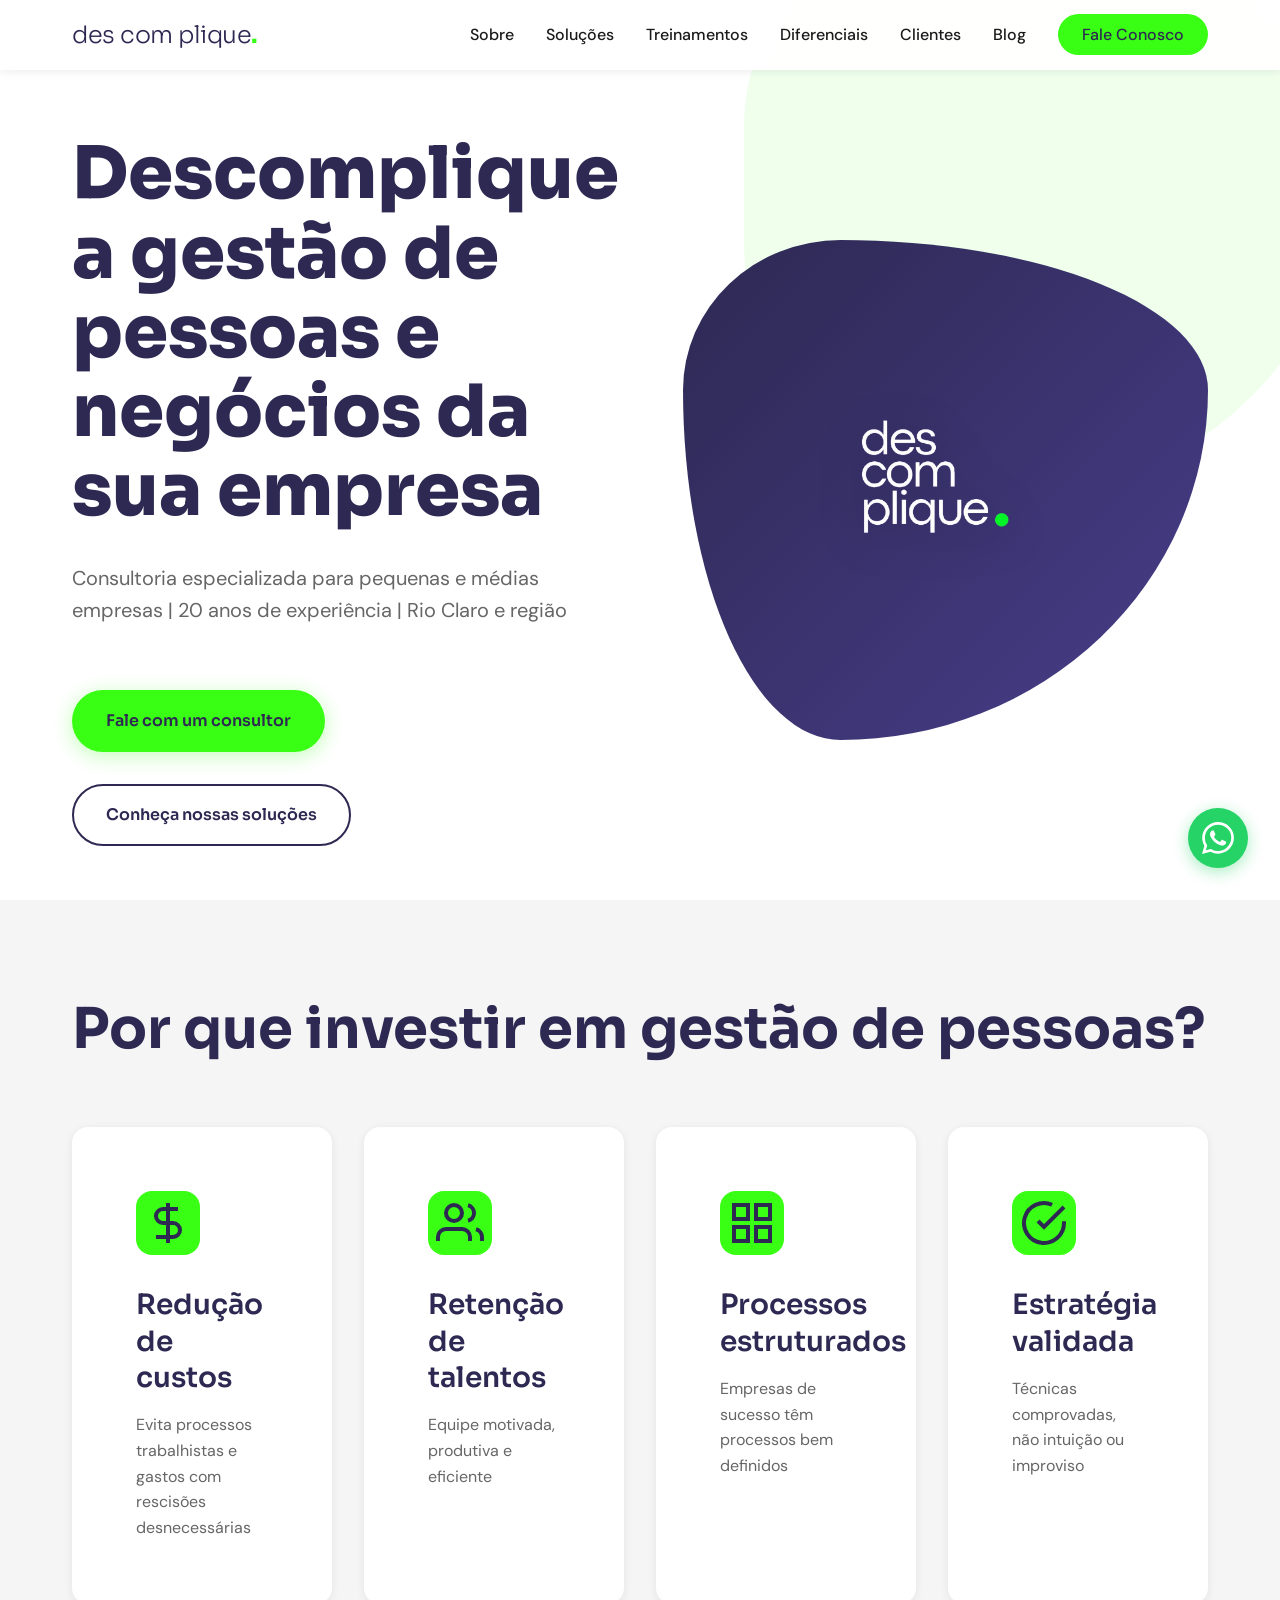
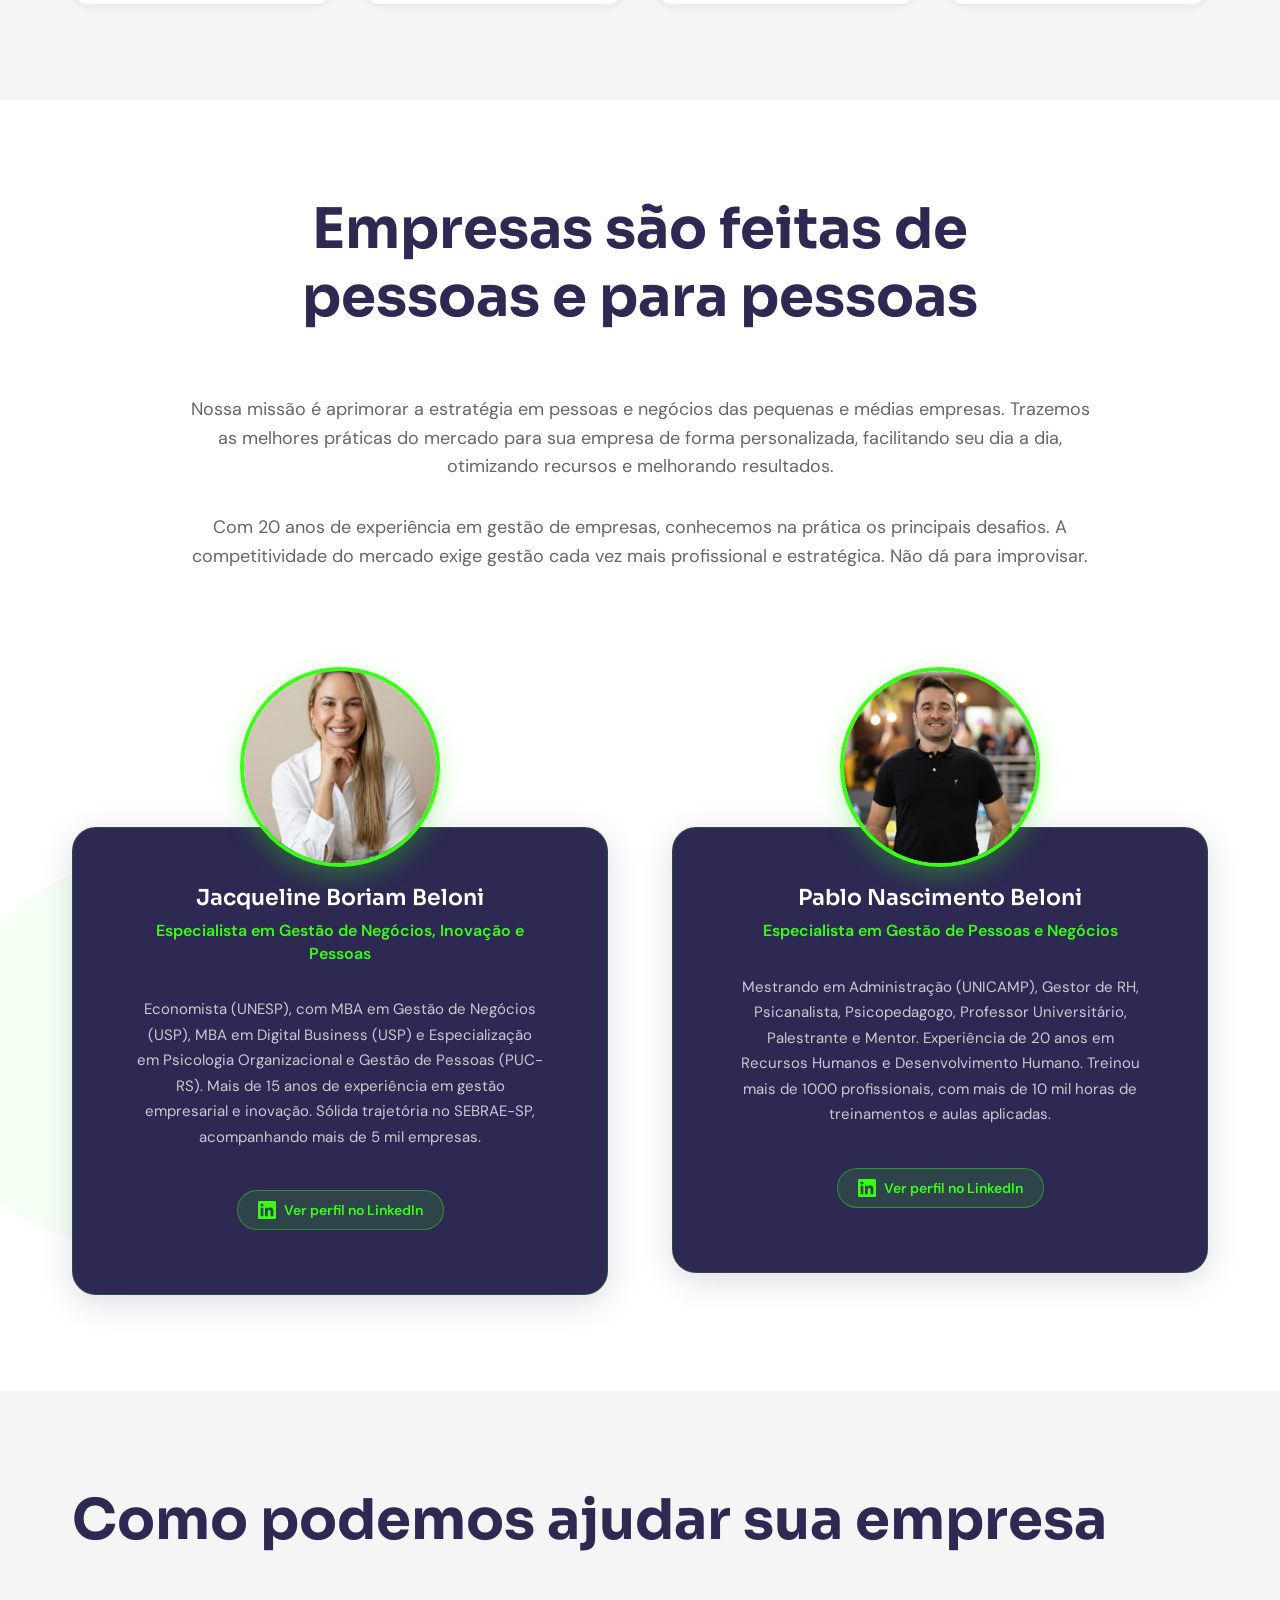
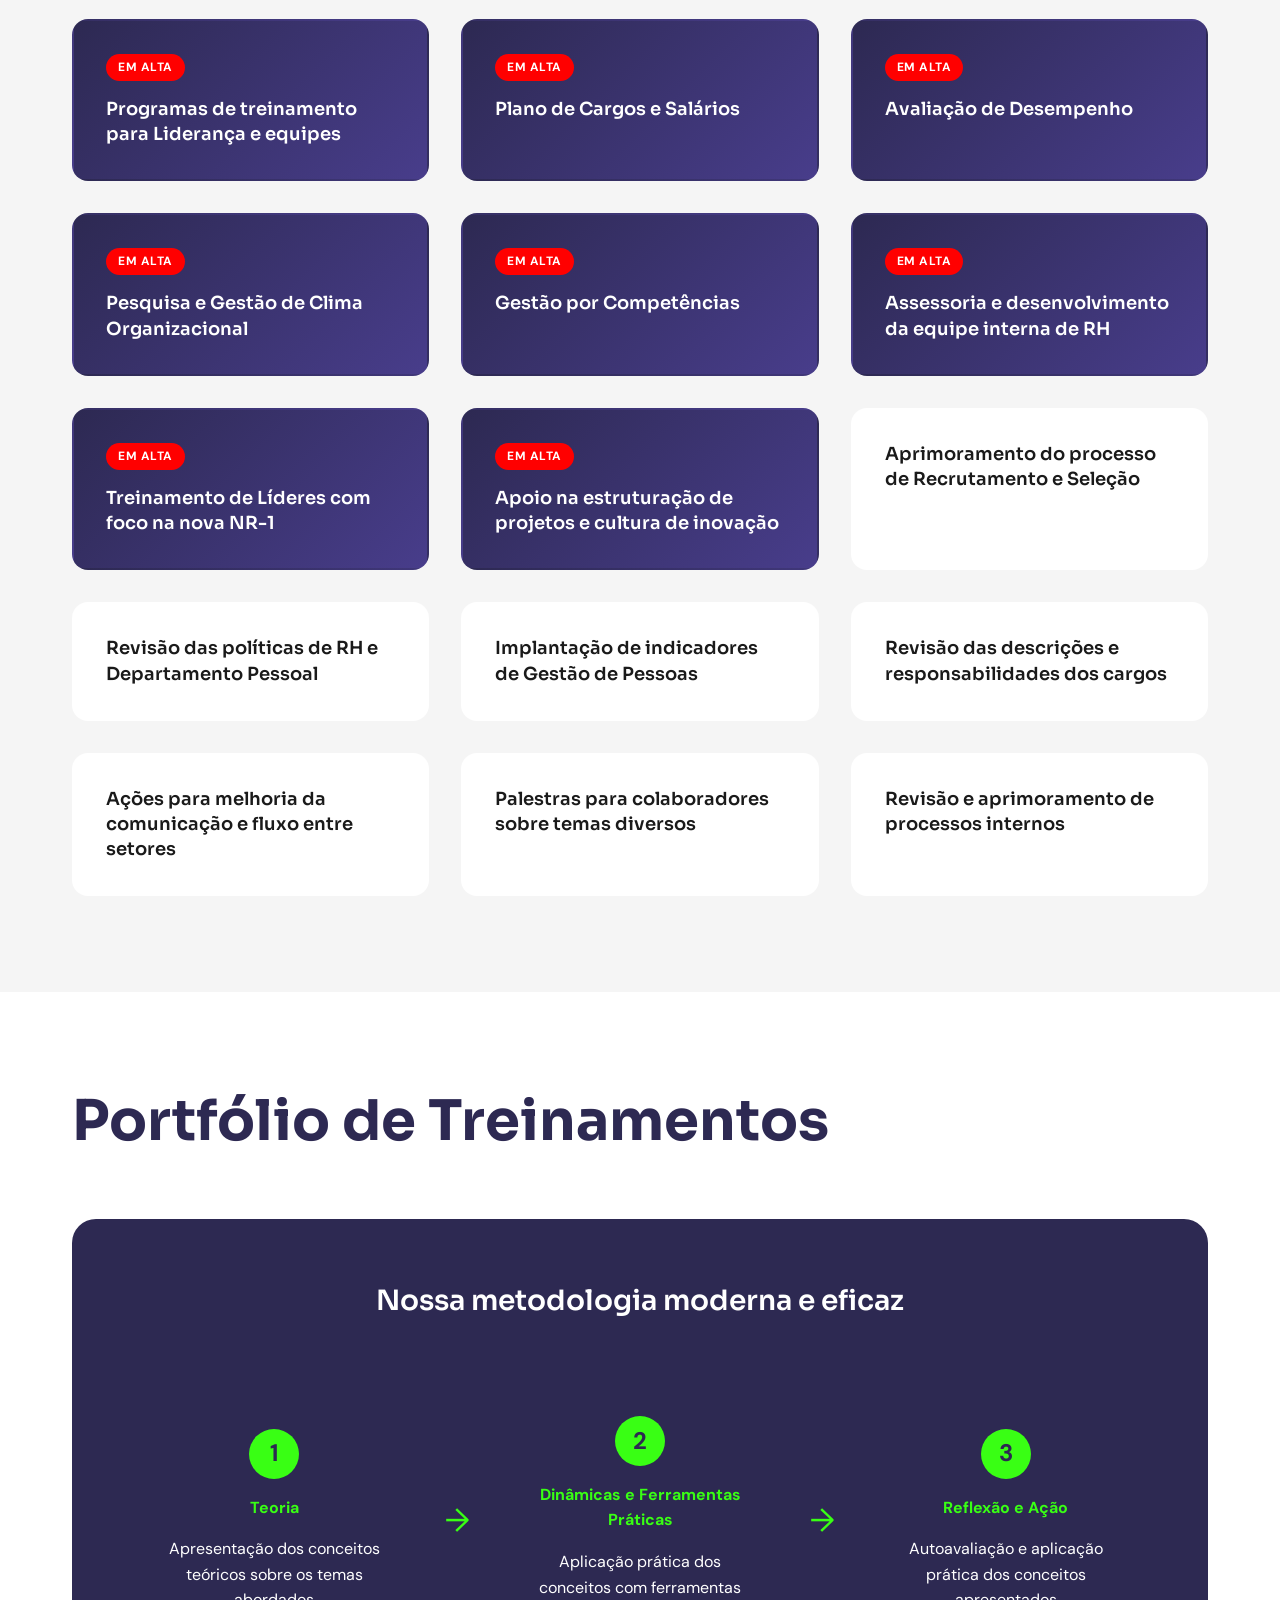
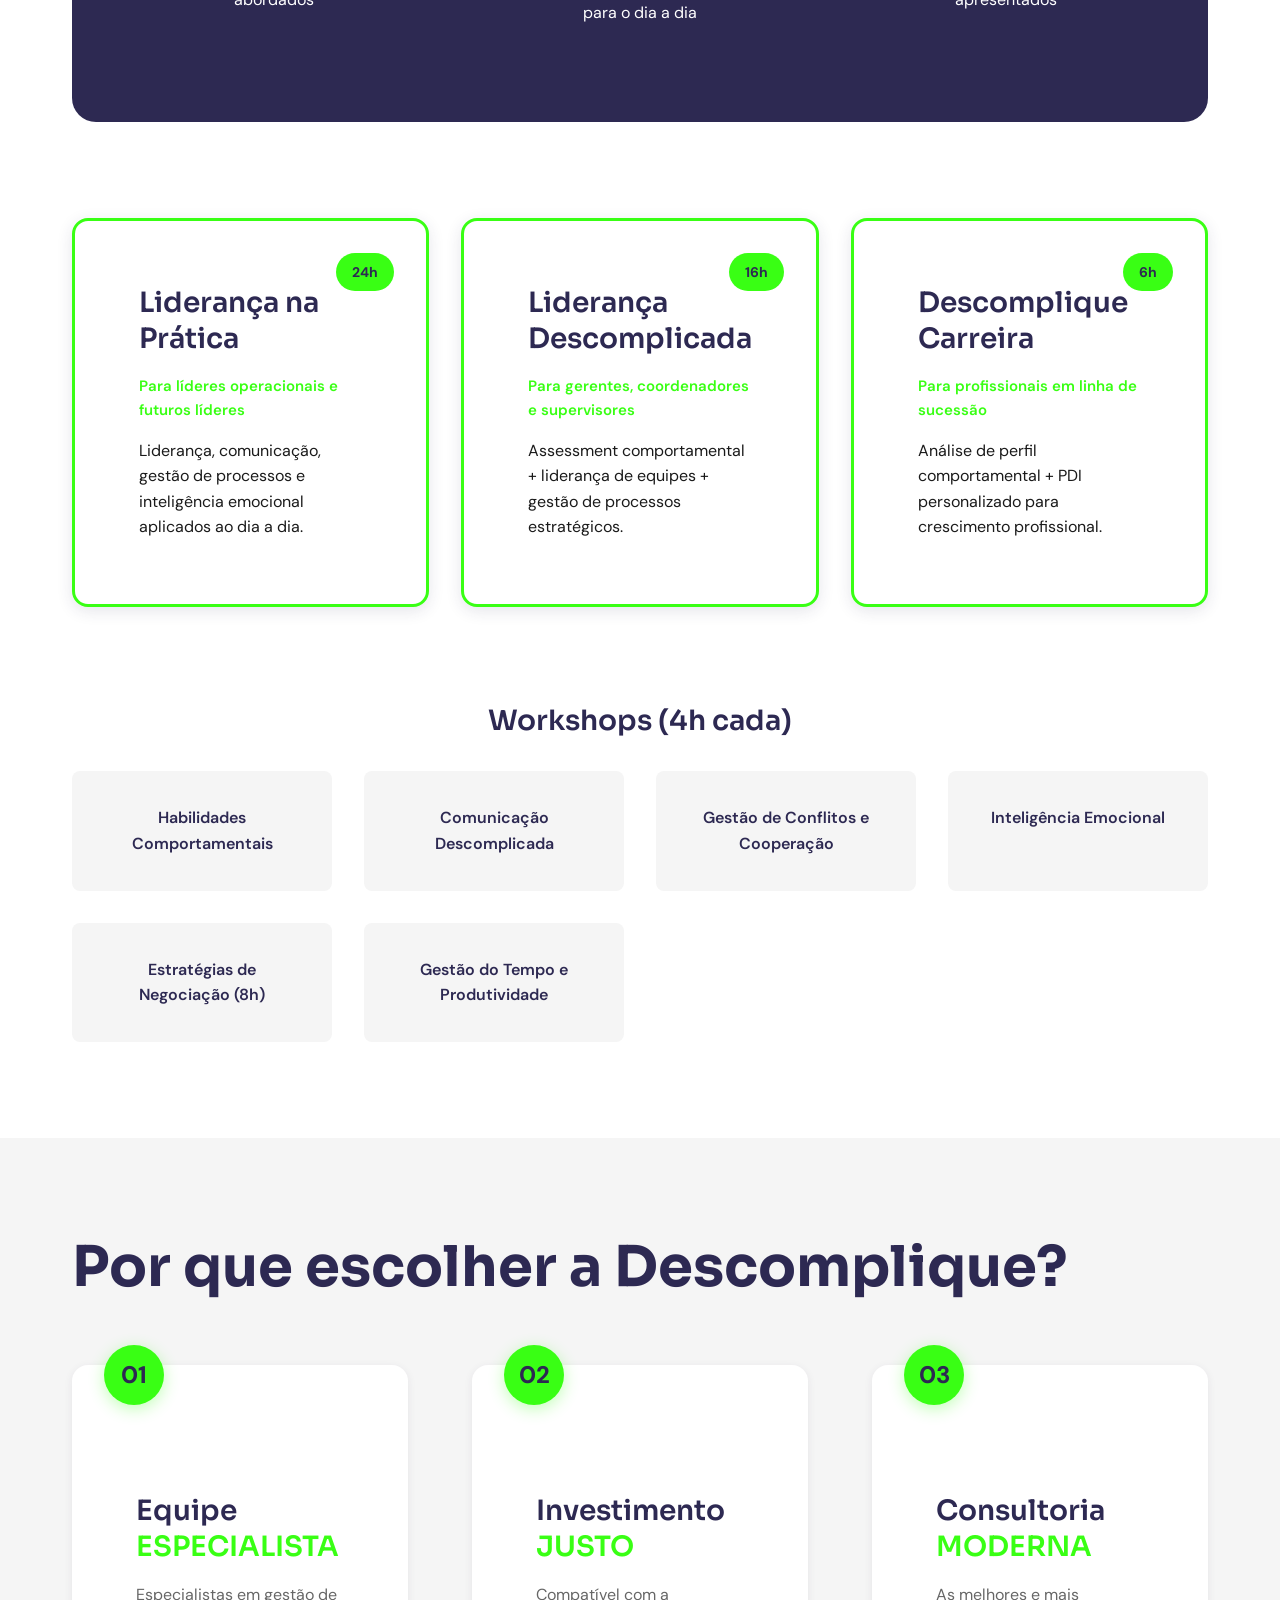
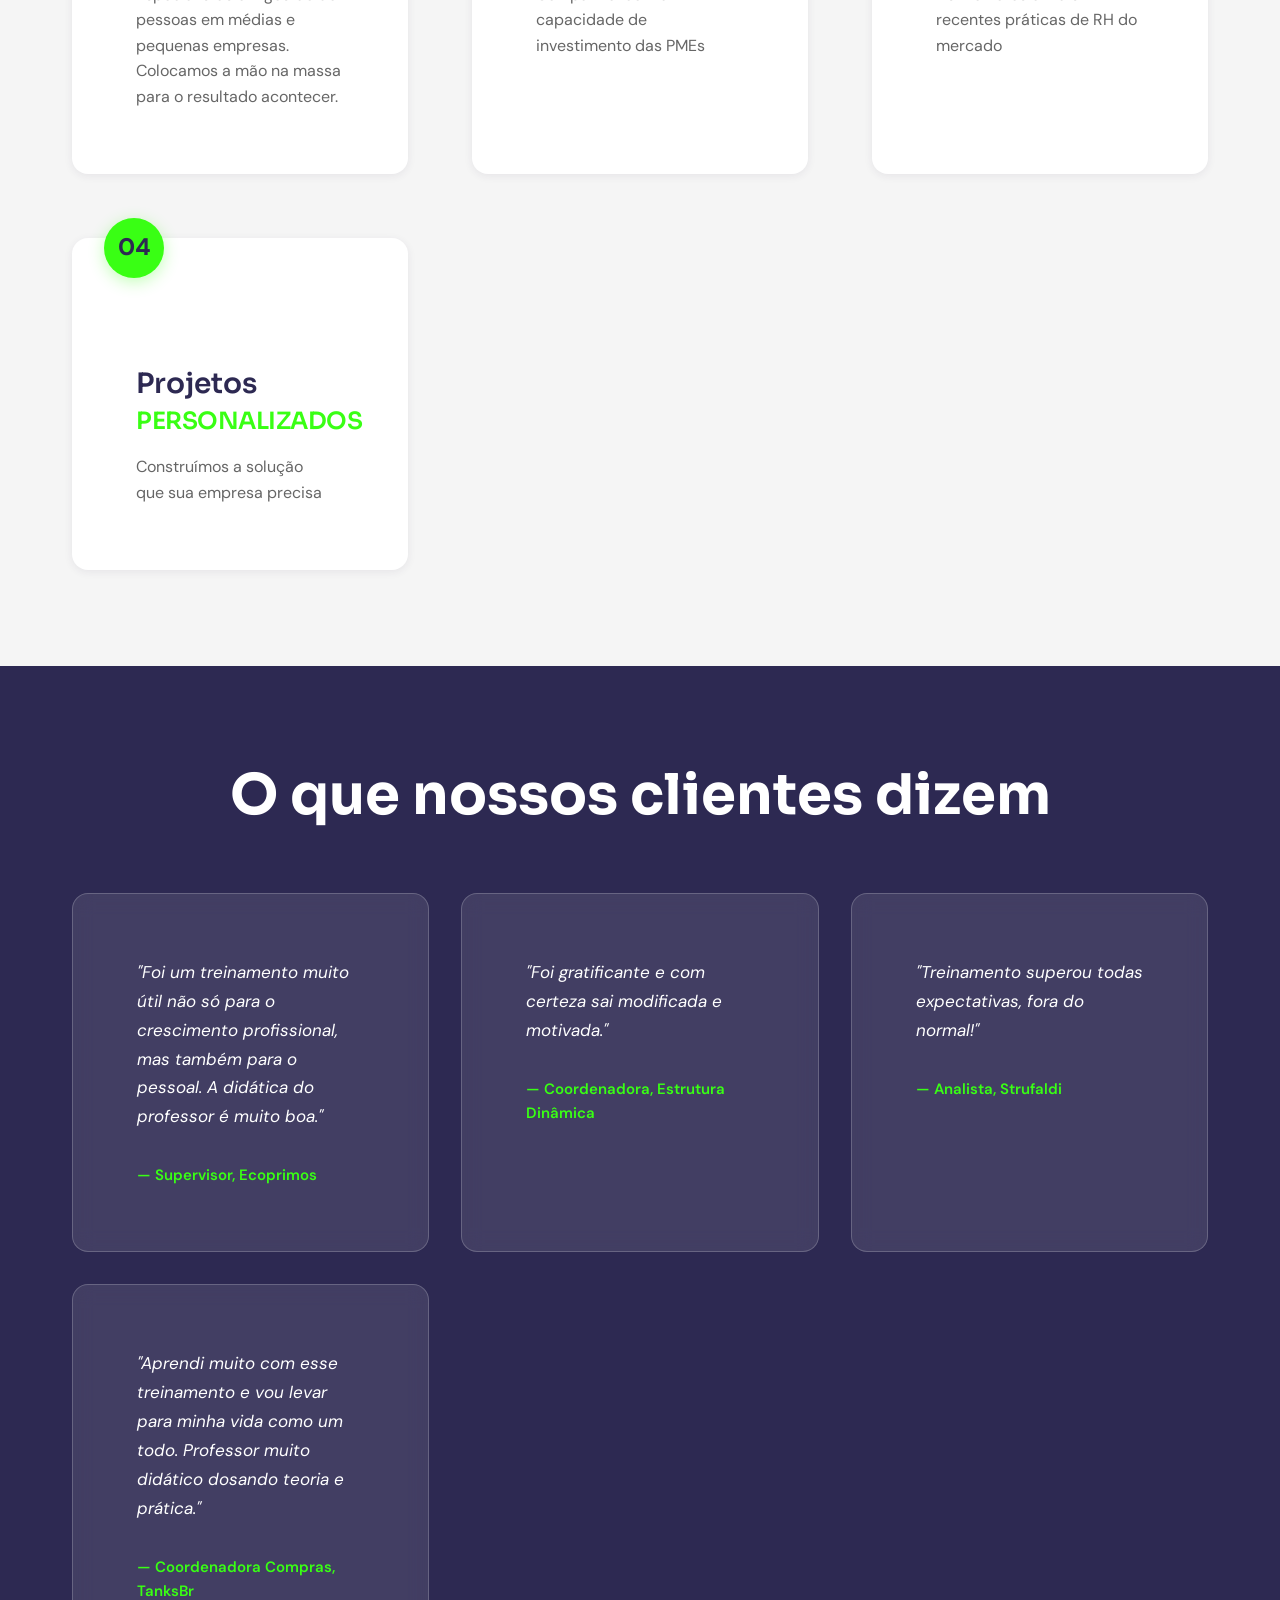
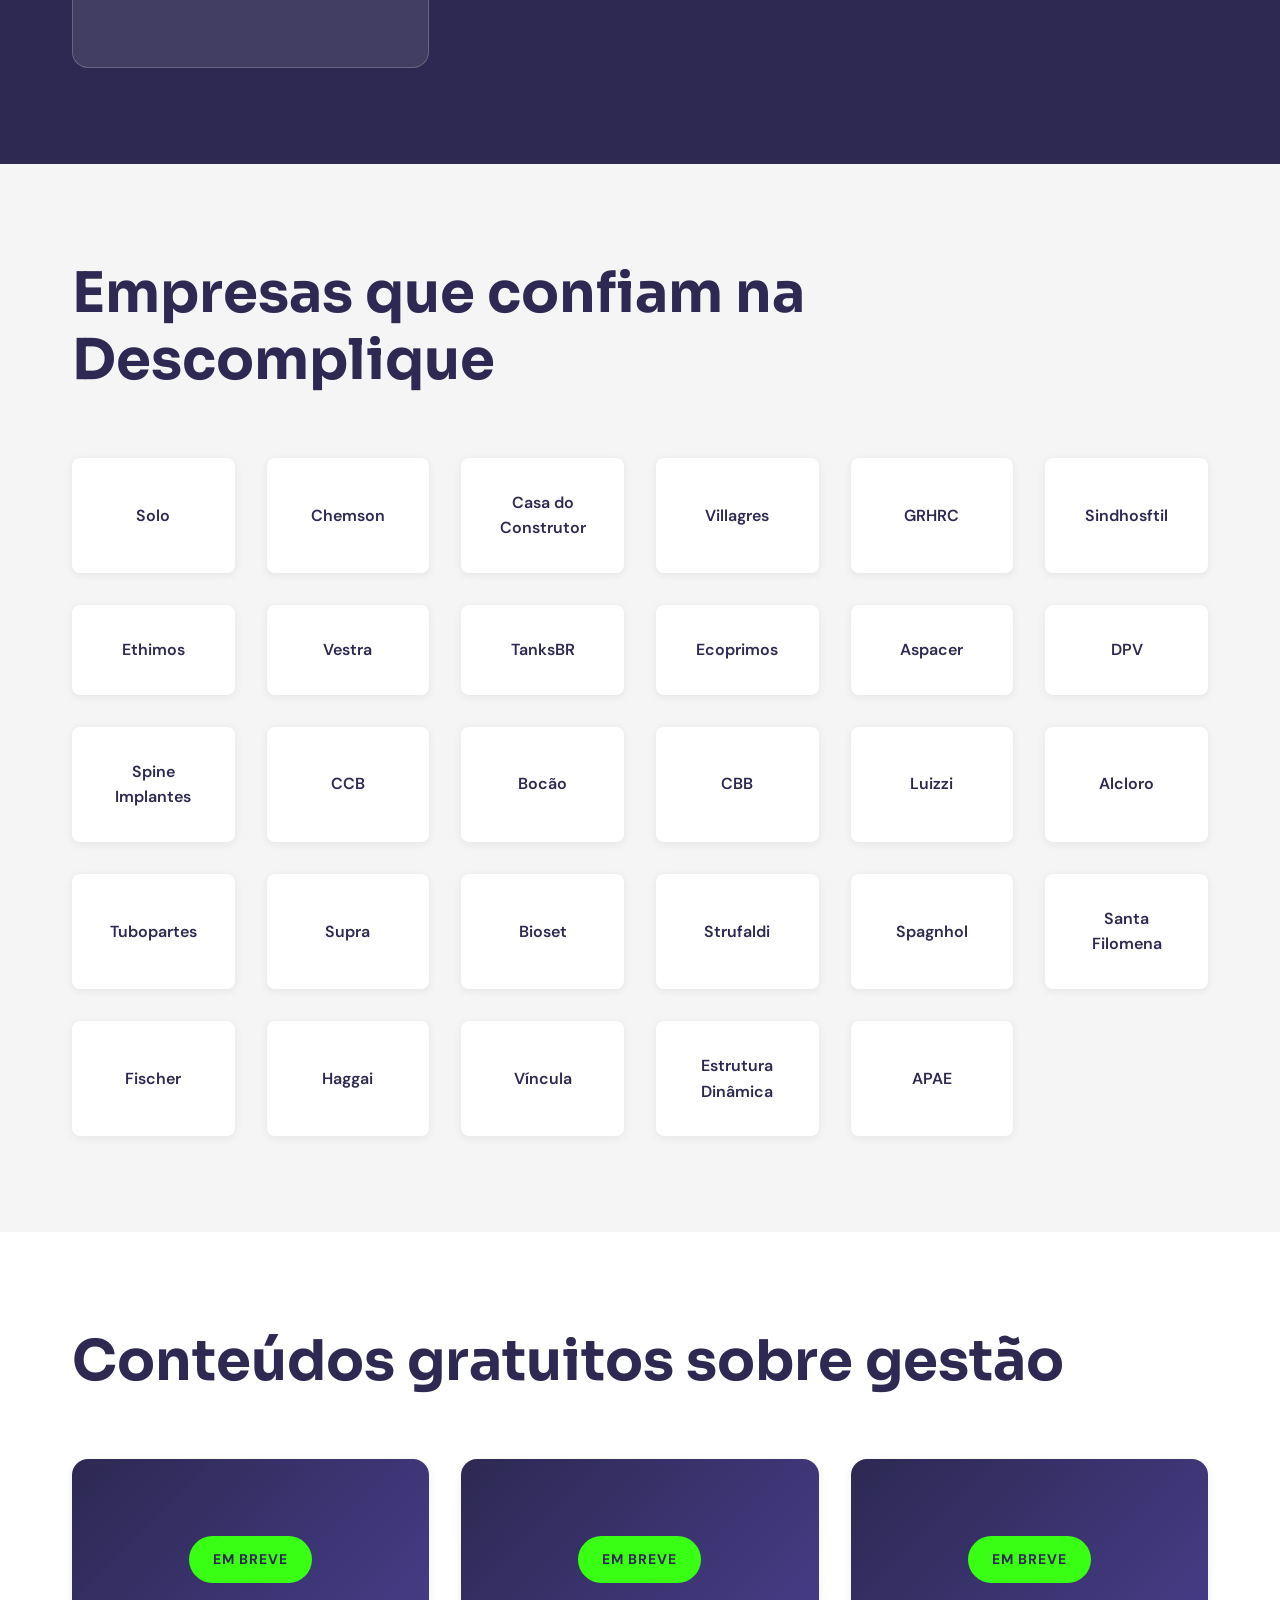
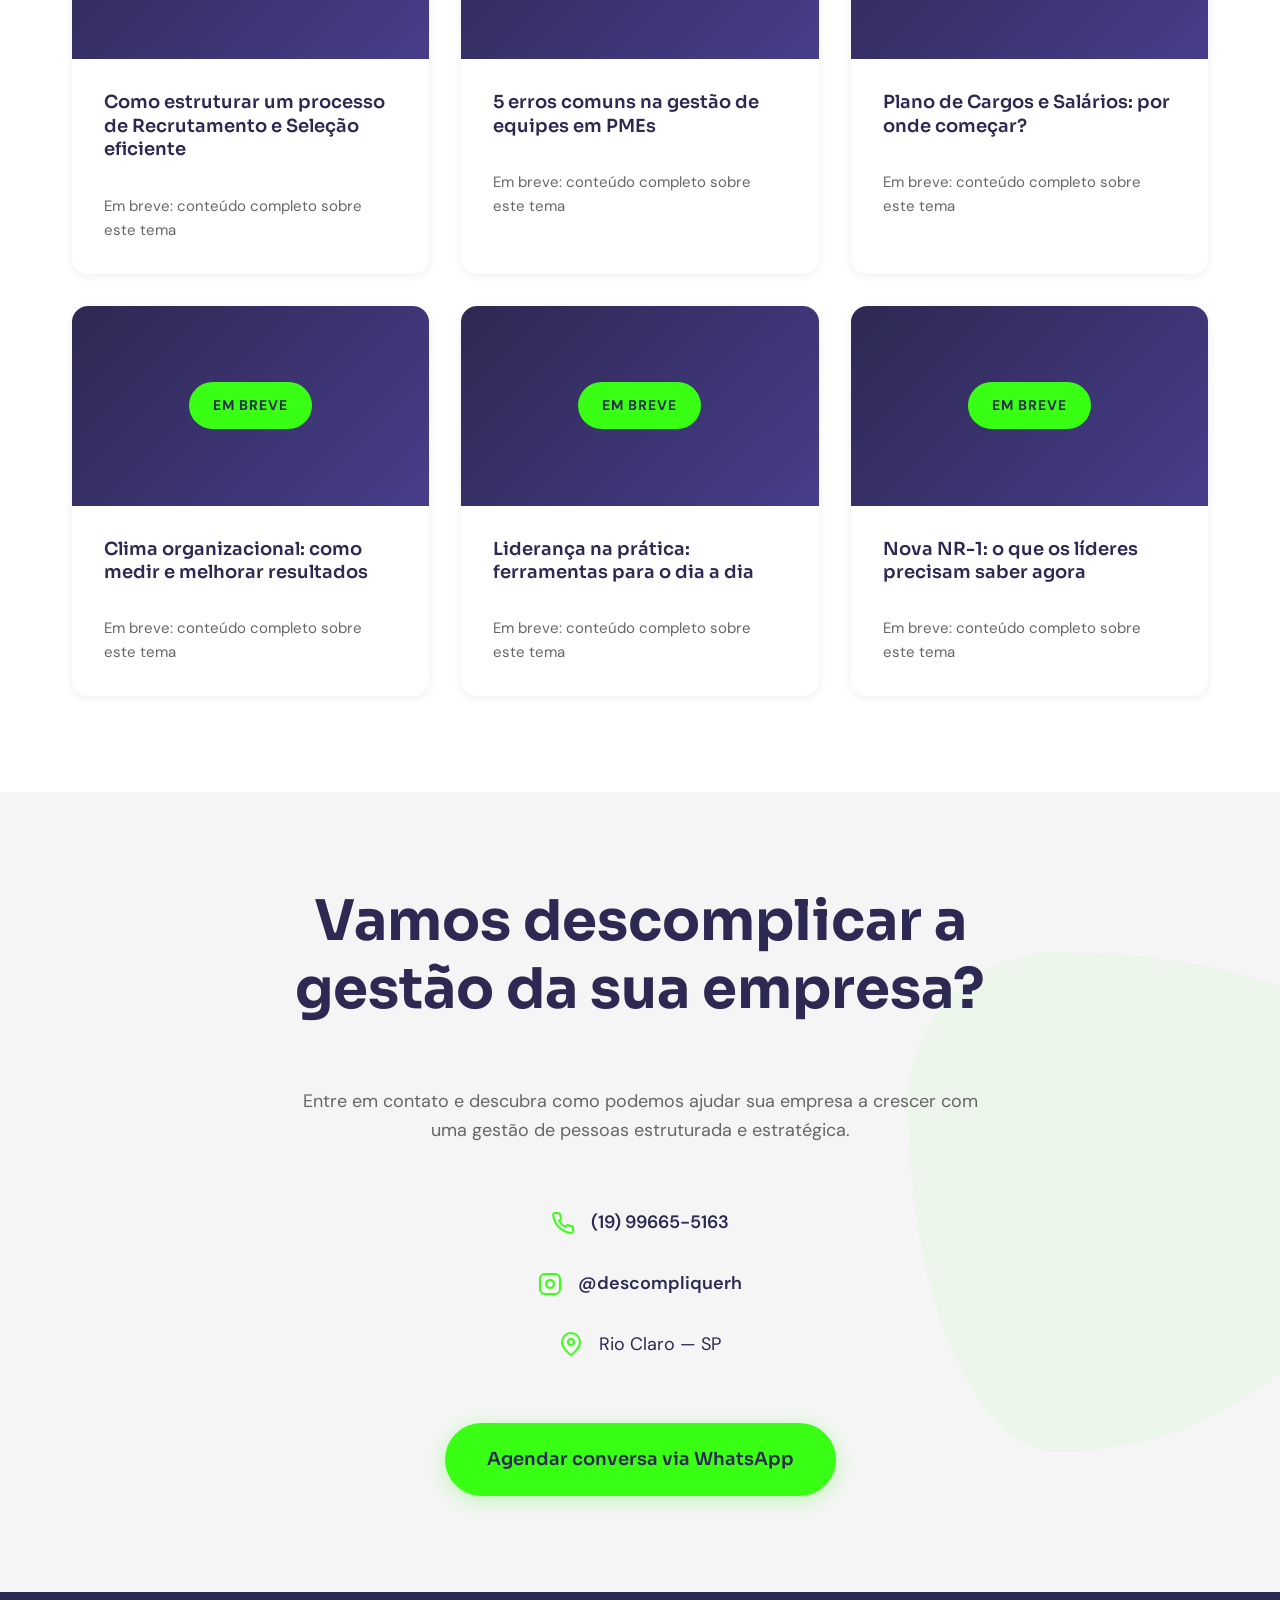
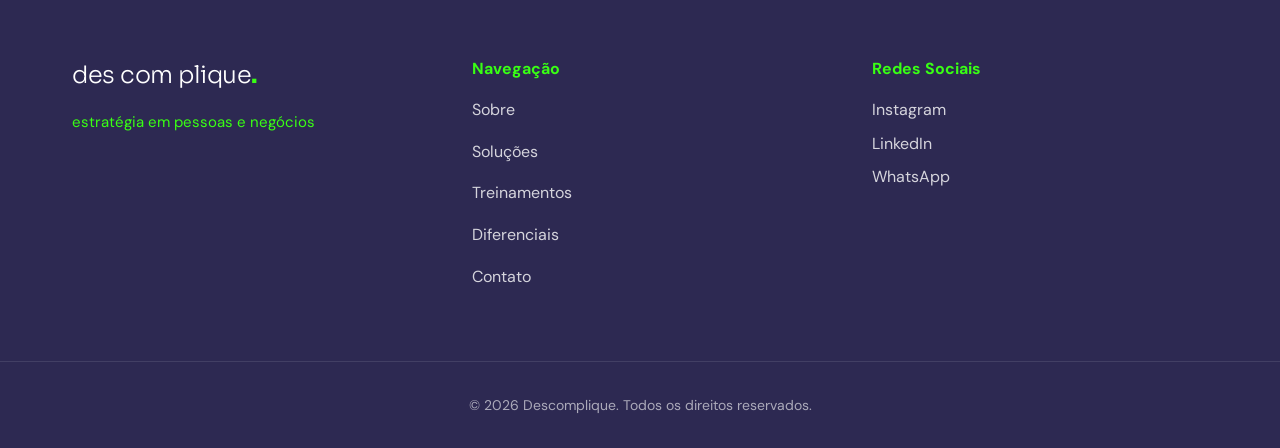
==== commit 368a1c6a: "Update index.html" ====
--- a/index.html
+++ b/index.html
@@ -470,7 +470,7 @@
         <div class="contact-shape"></div>
         <div class="container">
             <div class="contact-content">
-                <h2 class="section-title">Vamos descomplica a gestão da sua empresa?</h2>
+                <h2 class="section-title">Vamos descomplicar a gestão da sua empresa?</h2>
                 <p class="contact-intro">Entre em contato e descubra como podemos ajudar sua empresa a crescer com uma gestão de pessoas estruturada e estratégica.</p>
                 
                 <div class="contact-info">
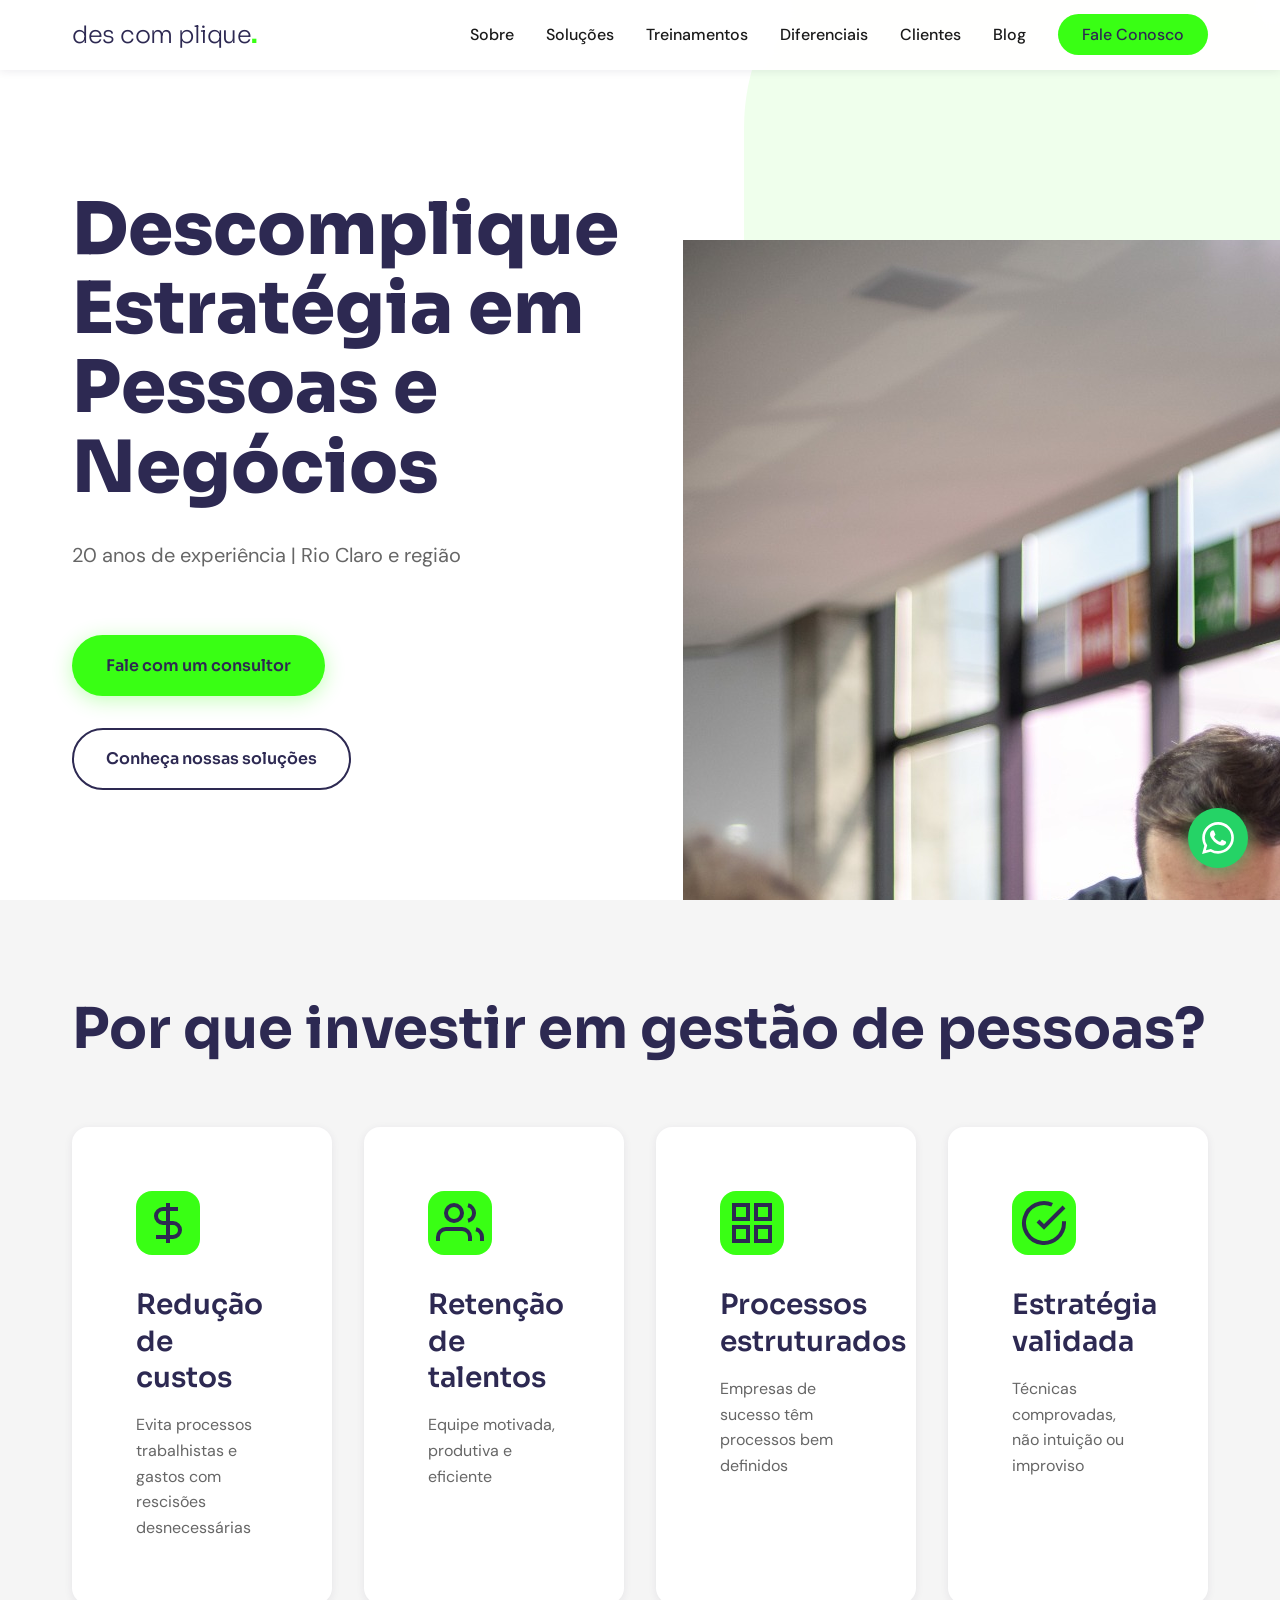
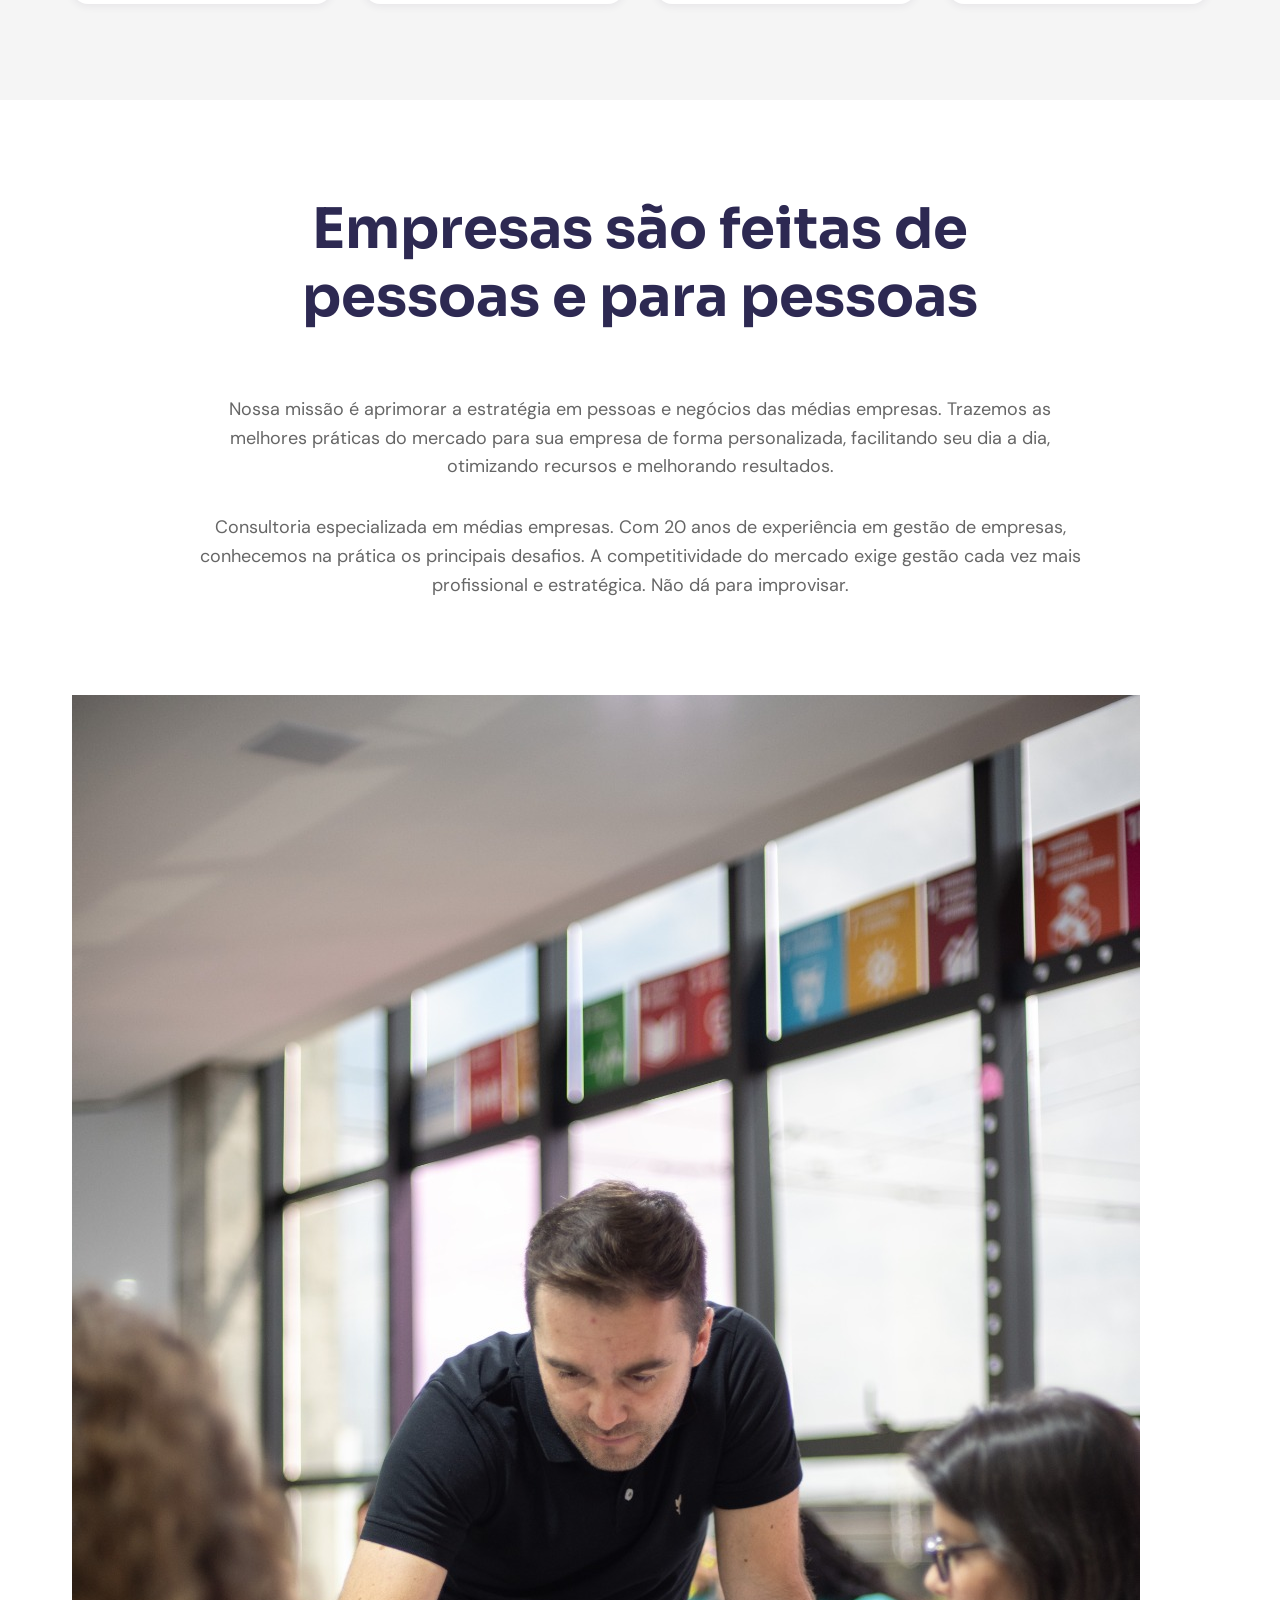
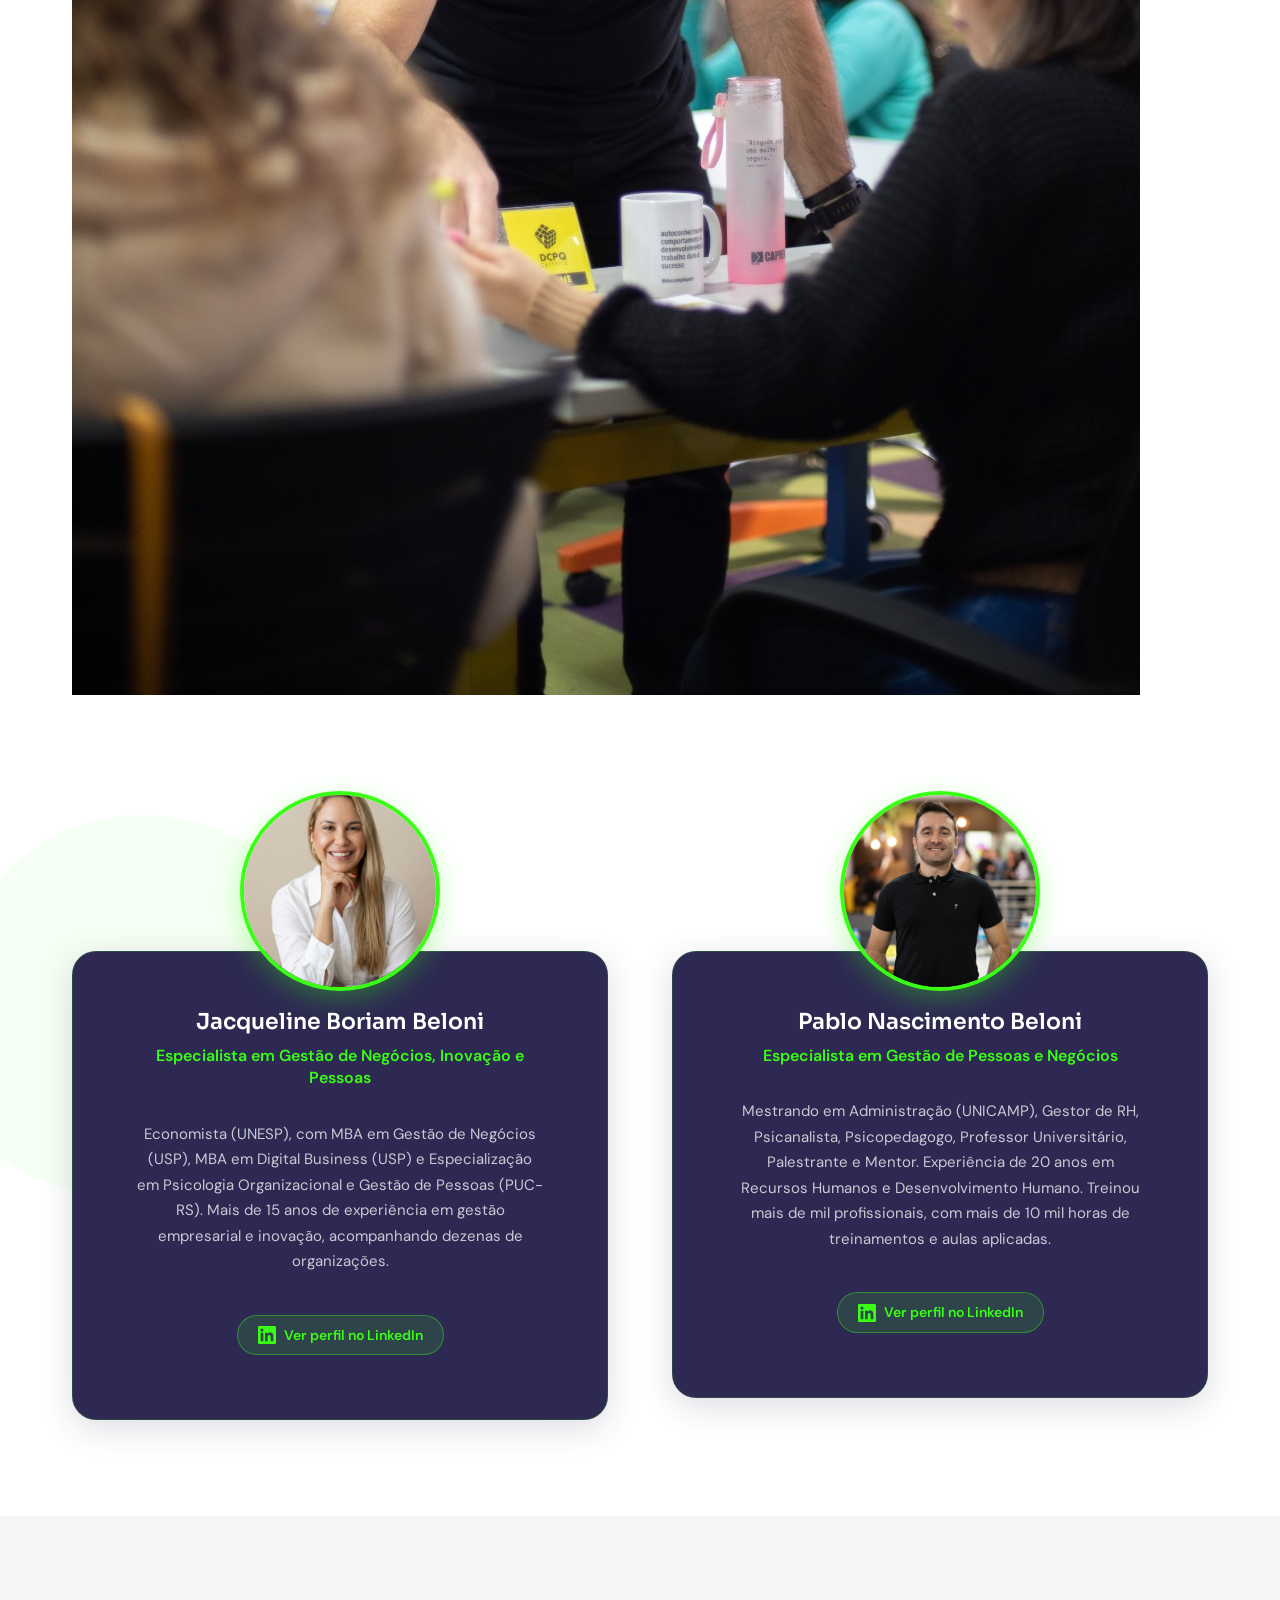
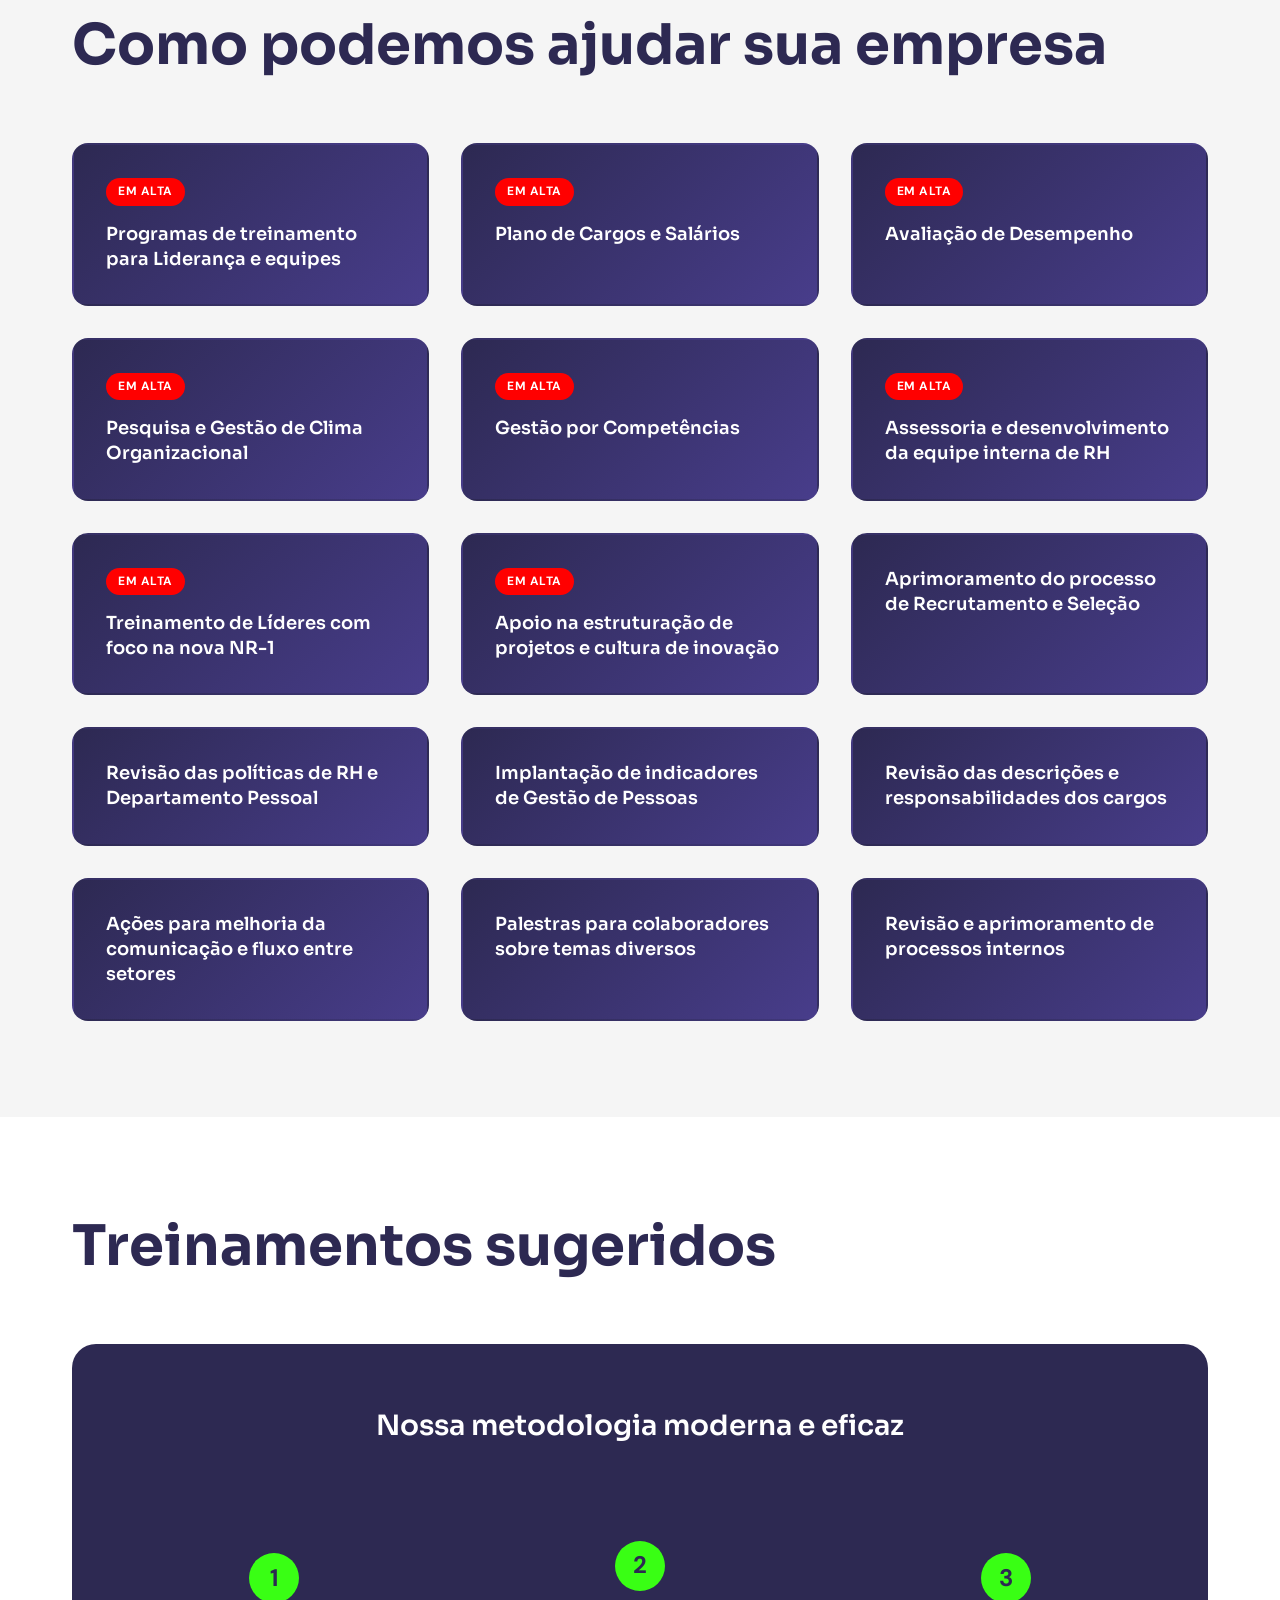
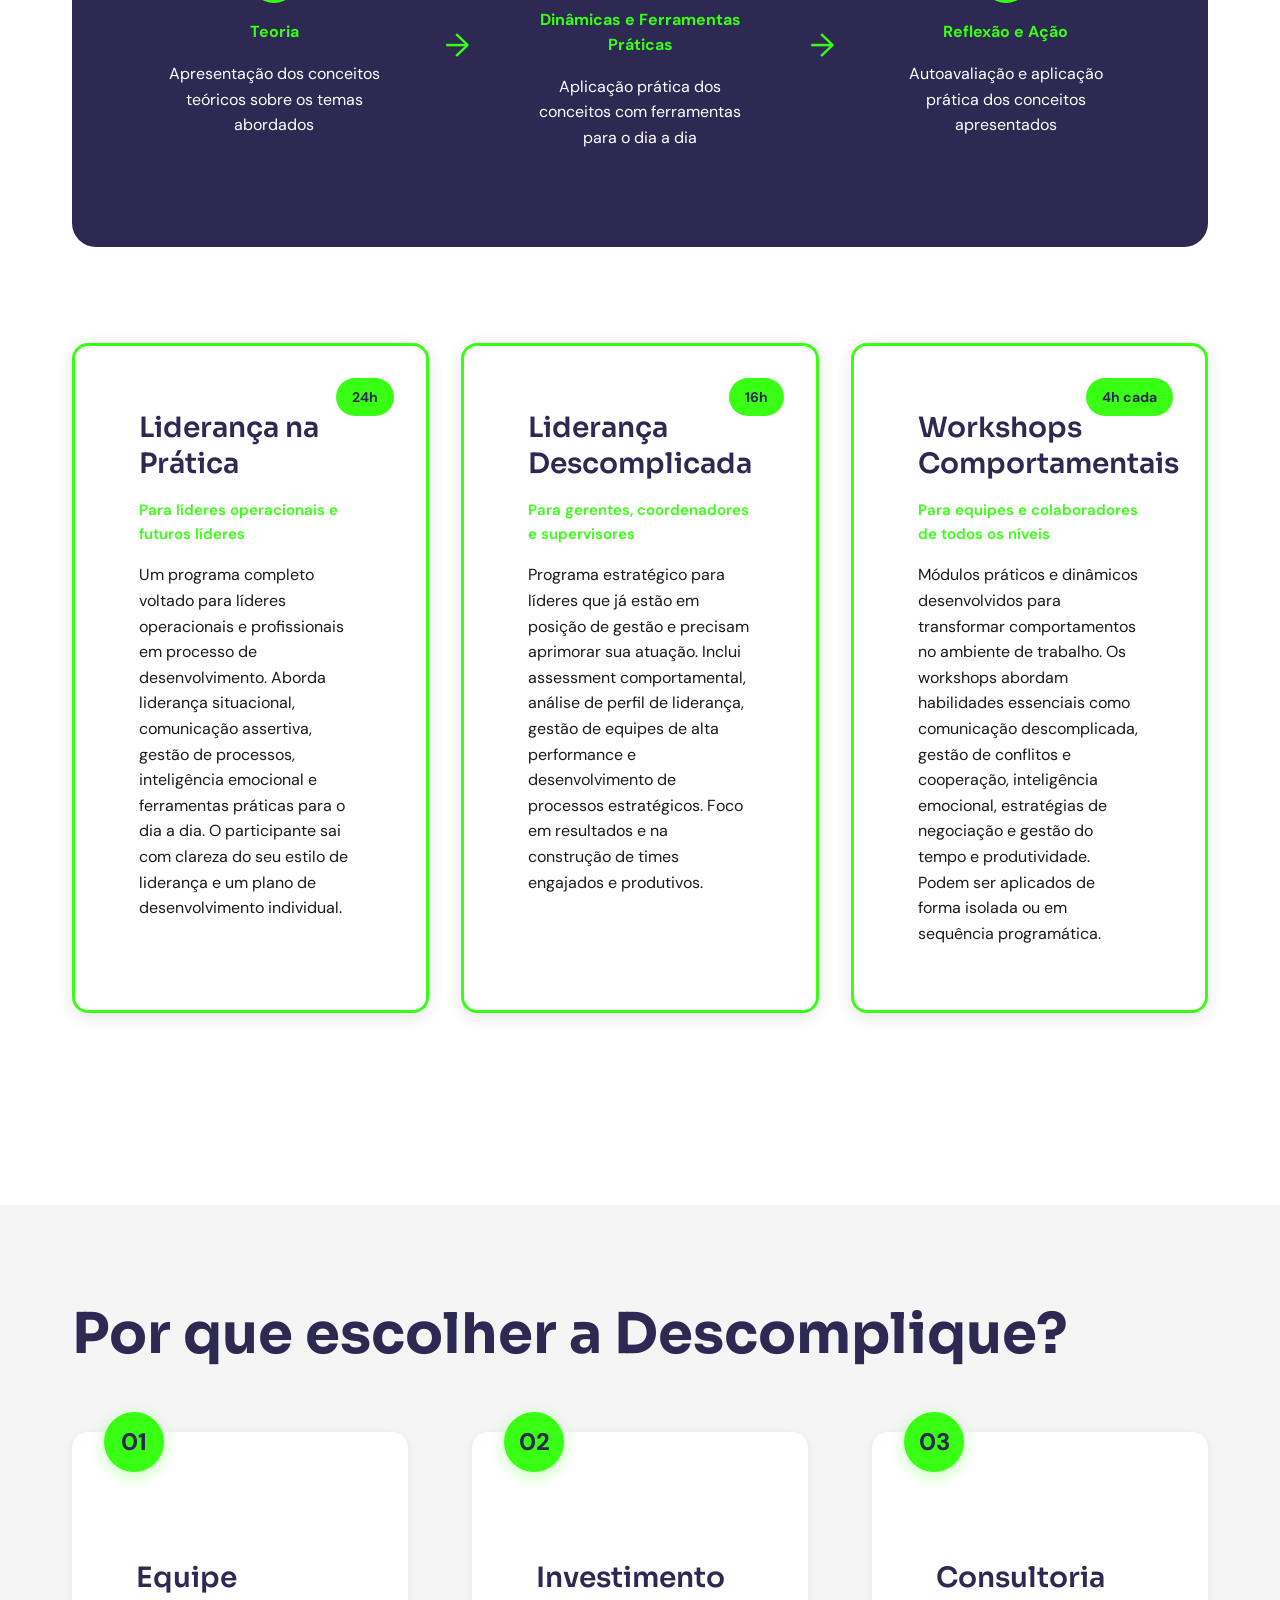
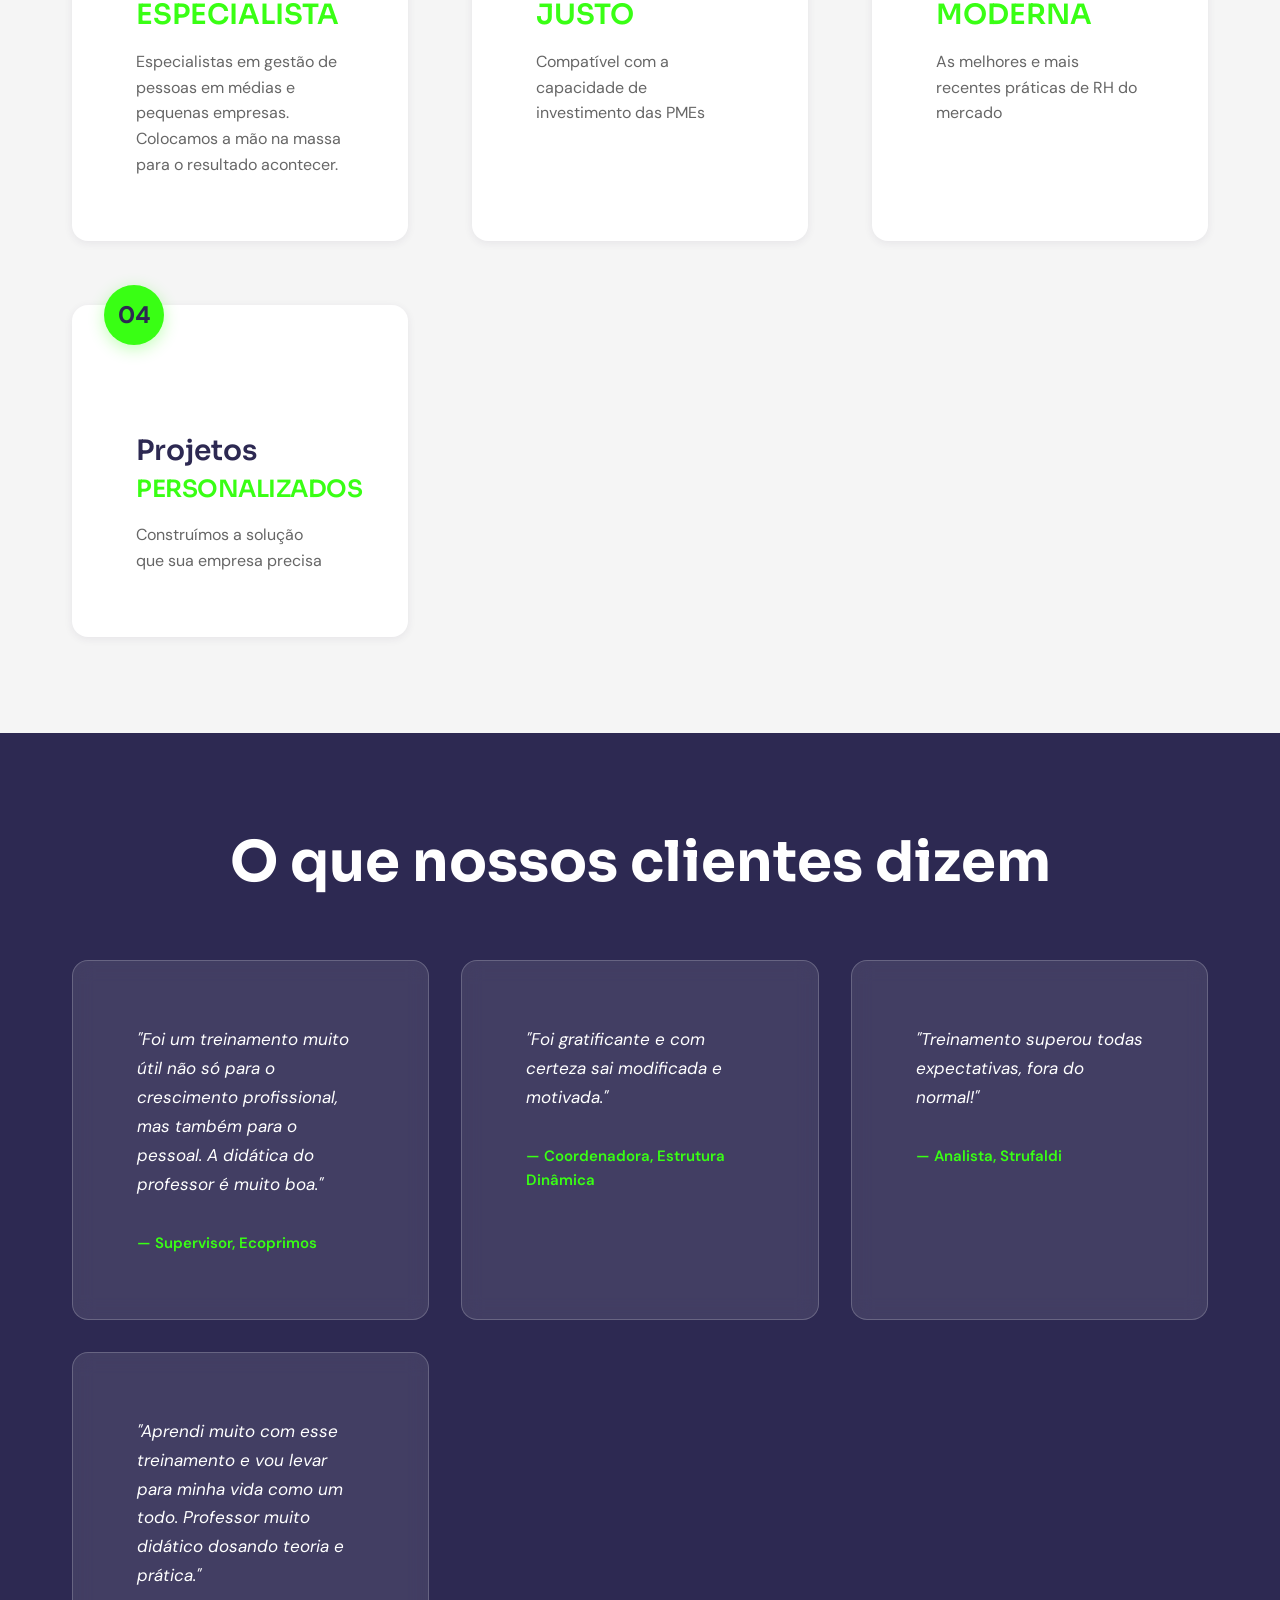
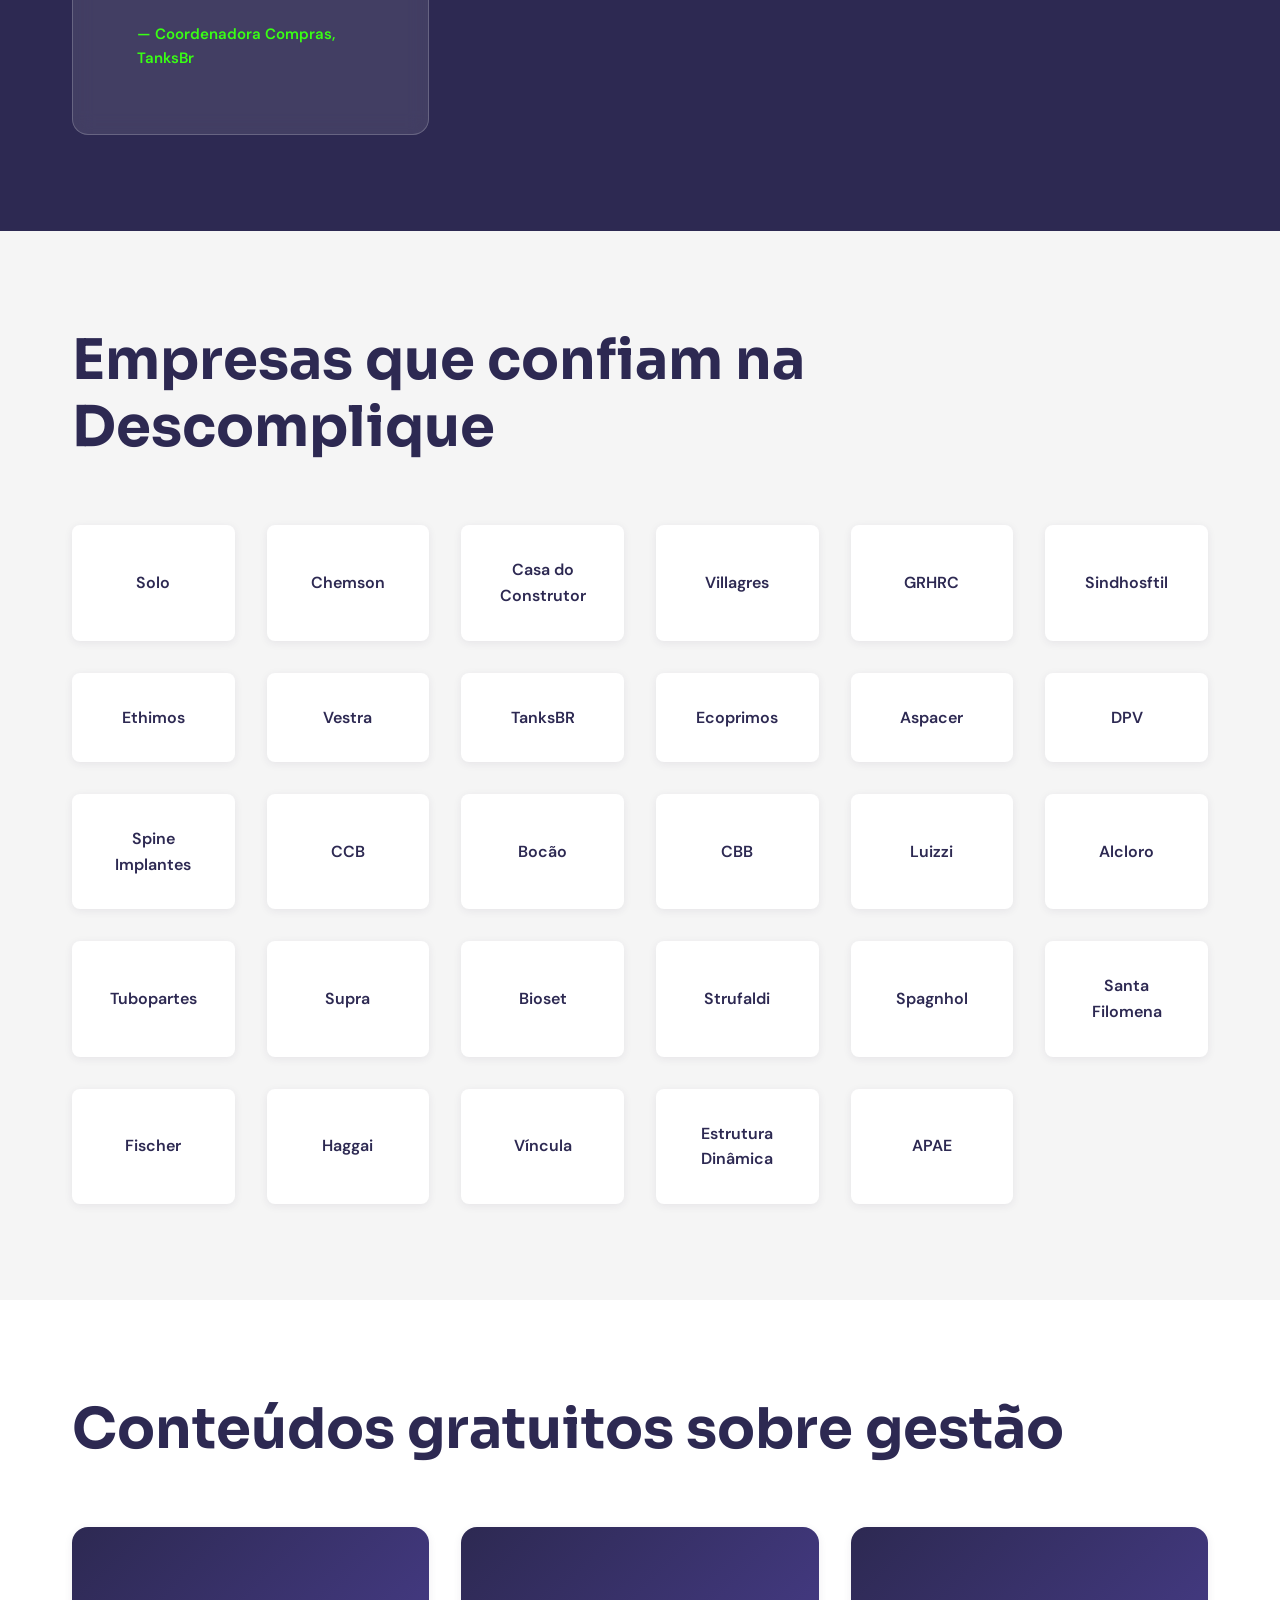
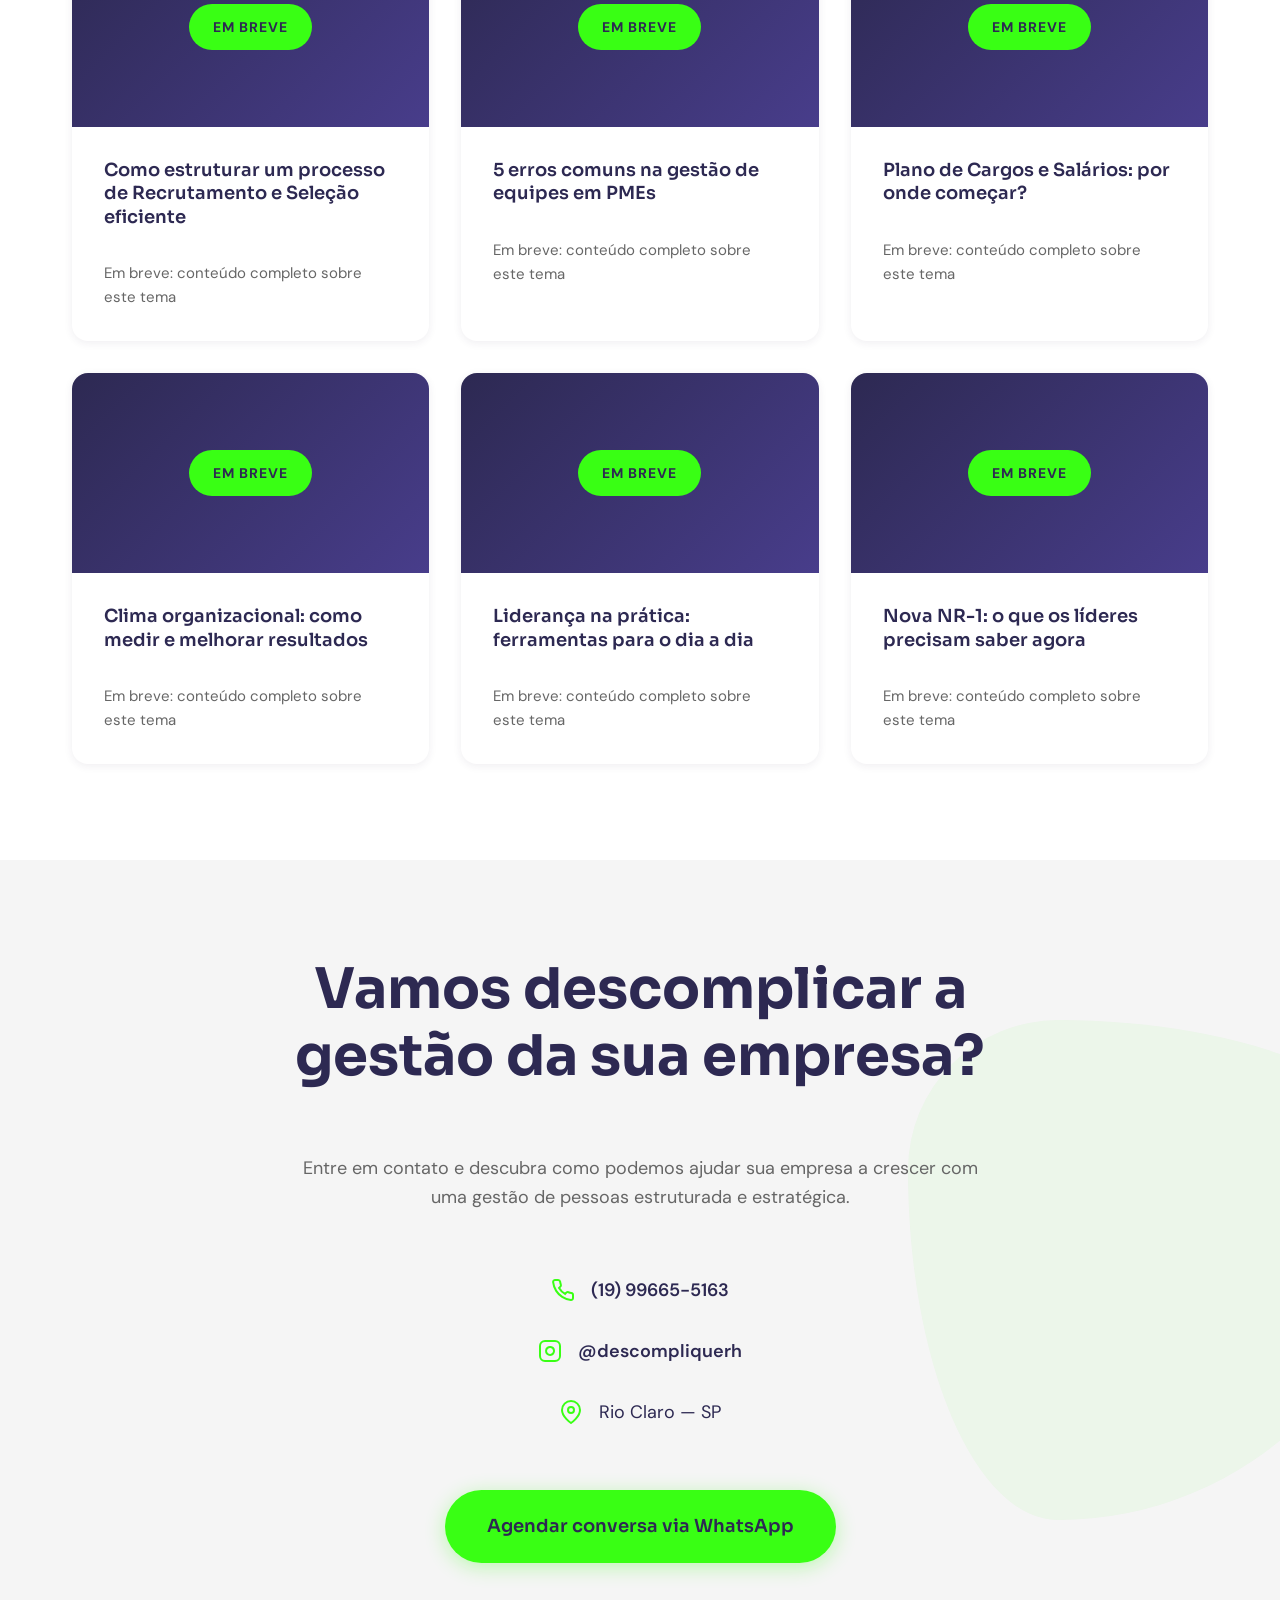
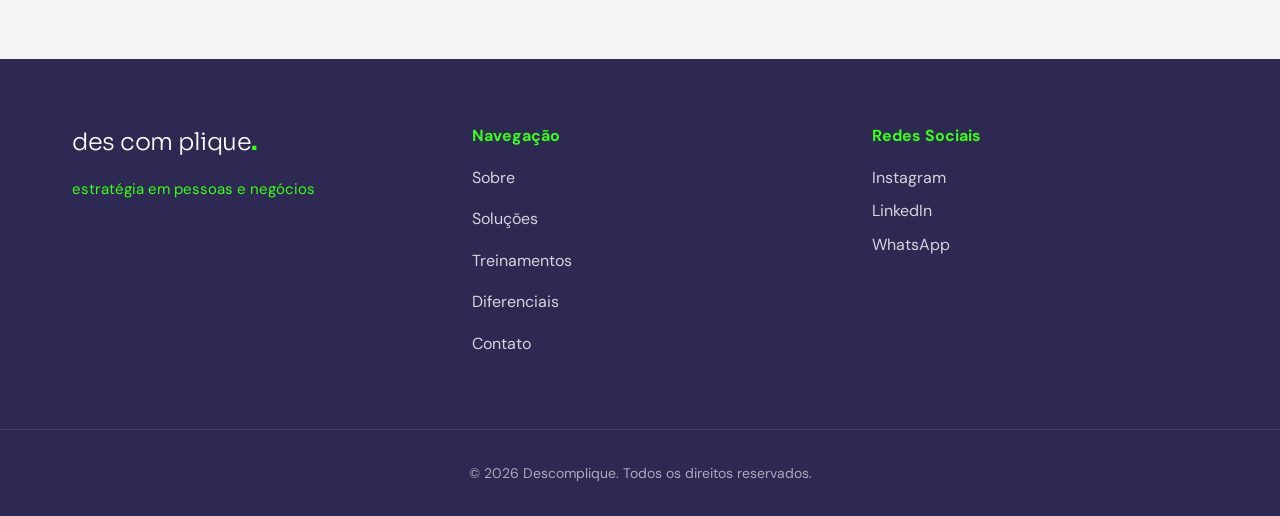
==== commit 10d1e913: "Add files via upload" ====
--- a/index.html
+++ b/index.html
@@ -71,10 +71,10 @@
         <div class="container hero-container">
             <div class="hero-content">
                 <h1 class="hero-title">
-                    Descomplique a gestão de pessoas e negócios da sua empresa
+                    Descomplique Estratégia em Pessoas e Negócios
                 </h1>
                 <p class="hero-subtitle">
-                    Consultoria especializada para pequenas e médias empresas | 20 anos de experiência | Rio Claro e região
+                    20 anos de experiência | Rio Claro e região
                 </p>
                 <div class="hero-ctas">
                     <a href="https://wa.me/5519996655163?text=Olá!%20Vim%20pelo%20site%20da%20Descomplique%20e%20gostaria%20de%20falar%20com%20um%20consultor." class="btn btn-primary" target="_blank" rel="noopener">
@@ -86,8 +86,11 @@
                 </div>
             </div>
             <div class="hero-visual">
-                <div class="hero-blob">
-                    <img src="Logo.png" alt="Descomplique Logo" class="hero-logo">
+                <div class="hero-video-wrapper">
+                    <video class="hero-video" autoplay muted loop playsinline poster="foto_treinamento.jpeg">
+                        <source src="video_descomplique.mp4" type="video/mp4">
+                        <img src="foto_treinamento.jpeg" alt="Treinamento Descomplique">
+                    </video>
                 </div>
             </div>
         </div>
@@ -152,11 +155,15 @@
             <div class="about-intro">
                 <h2 class="section-title">Empresas são feitas de pessoas e para pessoas</h2>
                 <div class="about-text">
-                    <p>Nossa missão é aprimorar a estratégia em pessoas e negócios das pequenas e médias empresas. Trazemos as melhores práticas do mercado para sua empresa de forma personalizada, facilitando seu dia a dia, otimizando recursos e melhorando resultados.</p>
-                    <p>Com 20 anos de experiência em gestão de empresas, conhecemos na prática os principais desafios. A competitividade do mercado exige gestão cada vez mais profissional e estratégica. Não dá para improvisar.</p>
+                    <p>Nossa missão é aprimorar a estratégia em pessoas e negócios das médias empresas. Trazemos as melhores práticas do mercado para sua empresa de forma personalizada, facilitando seu dia a dia, otimizando recursos e melhorando resultados.</p>
+                    <p>Consultoria especializada em médias empresas. Com 20 anos de experiência em gestão de empresas, conhecemos na prática os principais desafios. A competitividade do mercado exige gestão cada vez mais profissional e estratégica. Não dá para improvisar.</p>
                 </div>
             </div>
             
+            <div class="about-training-photo">
+                <img src="foto_treinamento.jpeg" alt="Treinamento Descomplique — consultores em ação">
+            </div>
+
             <div class="consultants">
                 <div class="consultant-card">
                     <div class="consultant-image">
@@ -165,7 +172,7 @@
                     <div class="consultant-info-box">
                         <h3>Jacqueline Boriam Beloni</h3>
                         <p class="consultant-title">Especialista em Gestão de Negócios, Inovação e Pessoas</p>
-                        <p class="consultant-bio">Economista (UNESP), com MBA em Gestão de Negócios (USP), MBA em Digital Business (USP) e Especialização em Psicologia Organizacional e Gestão de Pessoas (PUC-RS). Mais de 15 anos de experiência em gestão empresarial e inovação. Sólida trajetória no SEBRAE-SP, acompanhando mais de 5 mil empresas.</p>
+                        <p class="consultant-bio">Economista (UNESP), com MBA em Gestão de Negócios (USP), MBA em Digital Business (USP) e Especialização em Psicologia Organizacional e Gestão de Pessoas (PUC-RS). Mais de 15 anos de experiência em gestão empresarial e inovação, acompanhando dezenas de organizações.</p>
                         <a href="https://www.linkedin.com/in/jacqueline-boriam-beloni-45180a4a/" target="_blank" rel="noopener" class="consultant-linkedin">
                             <svg width="18" height="18" viewBox="0 0 24 24" fill="currentColor">
                                 <path d="M20.447 20.452h-3.554v-5.569c0-1.328-.027-3.037-1.852-3.037-1.853 0-2.136 1.445-2.136 2.939v5.667H9.351V9h3.414v1.561h.046c.477-.9 1.637-1.85 3.37-1.85 3.601 0 4.267 2.37 4.267 5.455v6.286zM5.337 7.433a2.062 2.062 0 0 1-2.063-2.065 2.064 2.064 0 1 1 2.063 2.065zm1.782 13.019H3.555V9h3.564v11.452zM22.225 0H1.771C.792 0 0 .774 0 1.729v20.542C0 23.227.792 24 1.771 24h20.451C23.2 24 24 23.227 24 22.271V1.729C24 .774 23.2 0 22.222 0h.003z"/>
@@ -182,7 +189,7 @@
                     <div class="consultant-info-box">
                         <h3>Pablo Nascimento Beloni</h3>
                         <p class="consultant-title">Especialista em Gestão de Pessoas e Negócios</p>
-                        <p class="consultant-bio">Mestrando em Administração (UNICAMP), Gestor de RH, Psicanalista, Psicopedagogo, Professor Universitário, Palestrante e Mentor. Experiência de 20 anos em Recursos Humanos e Desenvolvimento Humano. Treinou mais de 1000 profissionais, com mais de 10 mil horas de treinamentos e aulas aplicadas.</p>
+                        <p class="consultant-bio">Mestrando em Administração (UNICAMP), Gestor de RH, Psicanalista, Psicopedagogo, Professor Universitário, Palestrante e Mentor. Experiência de 20 anos em Recursos Humanos e Desenvolvimento Humano. Treinou mais de mil profissionais, com mais de 10 mil horas de treinamentos e aulas aplicadas.</p>
                         <a href="https://www.linkedin.com/in/pablo-nascimento-beloni-1bb6a538/" target="_blank" rel="noopener" class="consultant-linkedin">
                             <svg width="18" height="18" viewBox="0 0 24 24" fill="currentColor">
                                 <path d="M20.447 20.452h-3.554v-5.569c0-1.328-.027-3.037-1.852-3.037-1.853 0-2.136 1.445-2.136 2.939v5.667H9.351V9h3.414v1.561h.046c.477-.9 1.637-1.85 3.37-1.85 3.601 0 4.267 2.37 4.267 5.455v6.286zM5.337 7.433a2.062 2.062 0 0 1-2.063-2.065 2.064 2.064 0 1 1 2.063 2.065zm1.782 13.019H3.555V9h3.564v11.452zM22.225 0H1.771C.792 0 0 .774 0 1.729v20.542C0 23.227.792 24 1.771 24h20.451C23.2 24 24 23.227 24 22.271V1.729C24 .774 23.2 0 22.222 0h.003z"/>
@@ -232,25 +239,25 @@
                     <span class="badge">EM ALTA</span>
                     <h3>Apoio na estruturação de projetos e cultura de inovação</h3>
                 </div>
-                <div class="solution-card">
+                <div class="solution-card featured">
                     <h3>Aprimoramento do processo de Recrutamento e Seleção</h3>
                 </div>
-                <div class="solution-card">
+                <div class="solution-card featured">
                     <h3>Revisão das políticas de RH e Departamento Pessoal</h3>
                 </div>
-                <div class="solution-card">
+                <div class="solution-card featured">
                     <h3>Implantação de indicadores de Gestão de Pessoas</h3>
                 </div>
-                <div class="solution-card">
+                <div class="solution-card featured">
                     <h3>Revisão das descrições e responsabilidades dos cargos</h3>
                 </div>
-                <div class="solution-card">
+                <div class="solution-card featured">
                     <h3>Ações para melhoria da comunicação e fluxo entre setores</h3>
                 </div>
-                <div class="solution-card">
+                <div class="solution-card featured">
                     <h3>Palestras para colaboradores sobre temas diversos</h3>
                 </div>
-                <div class="solution-card">
+                <div class="solution-card featured">
                     <h3>Revisão e aprimoramento de processos internos</h3>
                 </div>
             </div>
@@ -260,7 +267,7 @@
     <!-- Treinamentos -->
     <section class="training" id="treinamentos">
         <div class="container">
-            <h2 class="section-title">Portfólio de Treinamentos</h2>
+            <h2 class="section-title">Treinamentos sugeridos</h2>
             
             <div class="training-methodology">
                 <h3>Nossa metodologia moderna e eficaz</h3>
@@ -290,33 +297,21 @@
                     <span class="training-duration">24h</span>
                     <h3>Liderança na Prática</h3>
                     <p class="training-audience">Para líderes operacionais e futuros líderes</p>
-                    <p>Liderança, comunicação, gestão de processos e inteligência emocional aplicados ao dia a dia.</p>
+                    <p>Um programa completo voltado para líderes operacionais e profissionais em processo de desenvolvimento. Aborda liderança situacional, comunicação assertiva, gestão de processos, inteligência emocional e ferramentas práticas para o dia a dia. O participante sai com clareza do seu estilo de liderança e um plano de desenvolvimento individual.</p>
                 </div>
 
                 <div class="training-card highlight">
                     <span class="training-duration">16h</span>
                     <h3>Liderança Descomplicada</h3>
                     <p class="training-audience">Para gerentes, coordenadores e supervisores</p>
-                    <p>Assessment comportamental + liderança de equipes + gestão de processos estratégicos.</p>
+                    <p>Programa estratégico para líderes que já estão em posição de gestão e precisam aprimorar sua atuação. Inclui assessment comportamental, análise de perfil de liderança, gestão de equipes de alta performance e desenvolvimento de processos estratégicos. Foco em resultados e na construção de times engajados e produtivos.</p>
                 </div>
 
                 <div class="training-card highlight">
-                    <span class="training-duration">6h</span>
-                    <h3>Descomplique Carreira</h3>
-                    <p class="training-audience">Para profissionais em linha de sucessão</p>
-                    <p>Análise de perfil comportamental + PDI personalizado para crescimento profissional.</p>
-                </div>
-            </div>
-
-            <div class="workshops">
-                <h3>Workshops (4h cada)</h3>
-                <div class="workshops-grid">
-                    <div class="workshop-item">Habilidades Comportamentais</div>
-                    <div class="workshop-item">Comunicação Descomplicada</div>
-                    <div class="workshop-item">Gestão de Conflitos e Cooperação</div>
-                    <div class="workshop-item">Inteligência Emocional</div>
-                    <div class="workshop-item">Estratégias de Negociação (8h)</div>
-                    <div class="workshop-item">Gestão do Tempo e Produtividade</div>
+                    <span class="training-duration">4h cada</span>
+                    <h3>Workshops Comportamentais</h3>
+                    <p class="training-audience">Para equipes e colaboradores de todos os níveis</p>
+                    <p>Módulos práticos e dinâmicos desenvolvidos para transformar comportamentos no ambiente de trabalho. Os workshops abordam habilidades essenciais como comunicação descomplicada, gestão de conflitos e cooperação, inteligência emocional, estratégias de negociação e gestão do tempo e produtividade. Podem ser aplicados de forma isolada ou em sequência programática.</p>
                 </div>
             </div>
         </div>
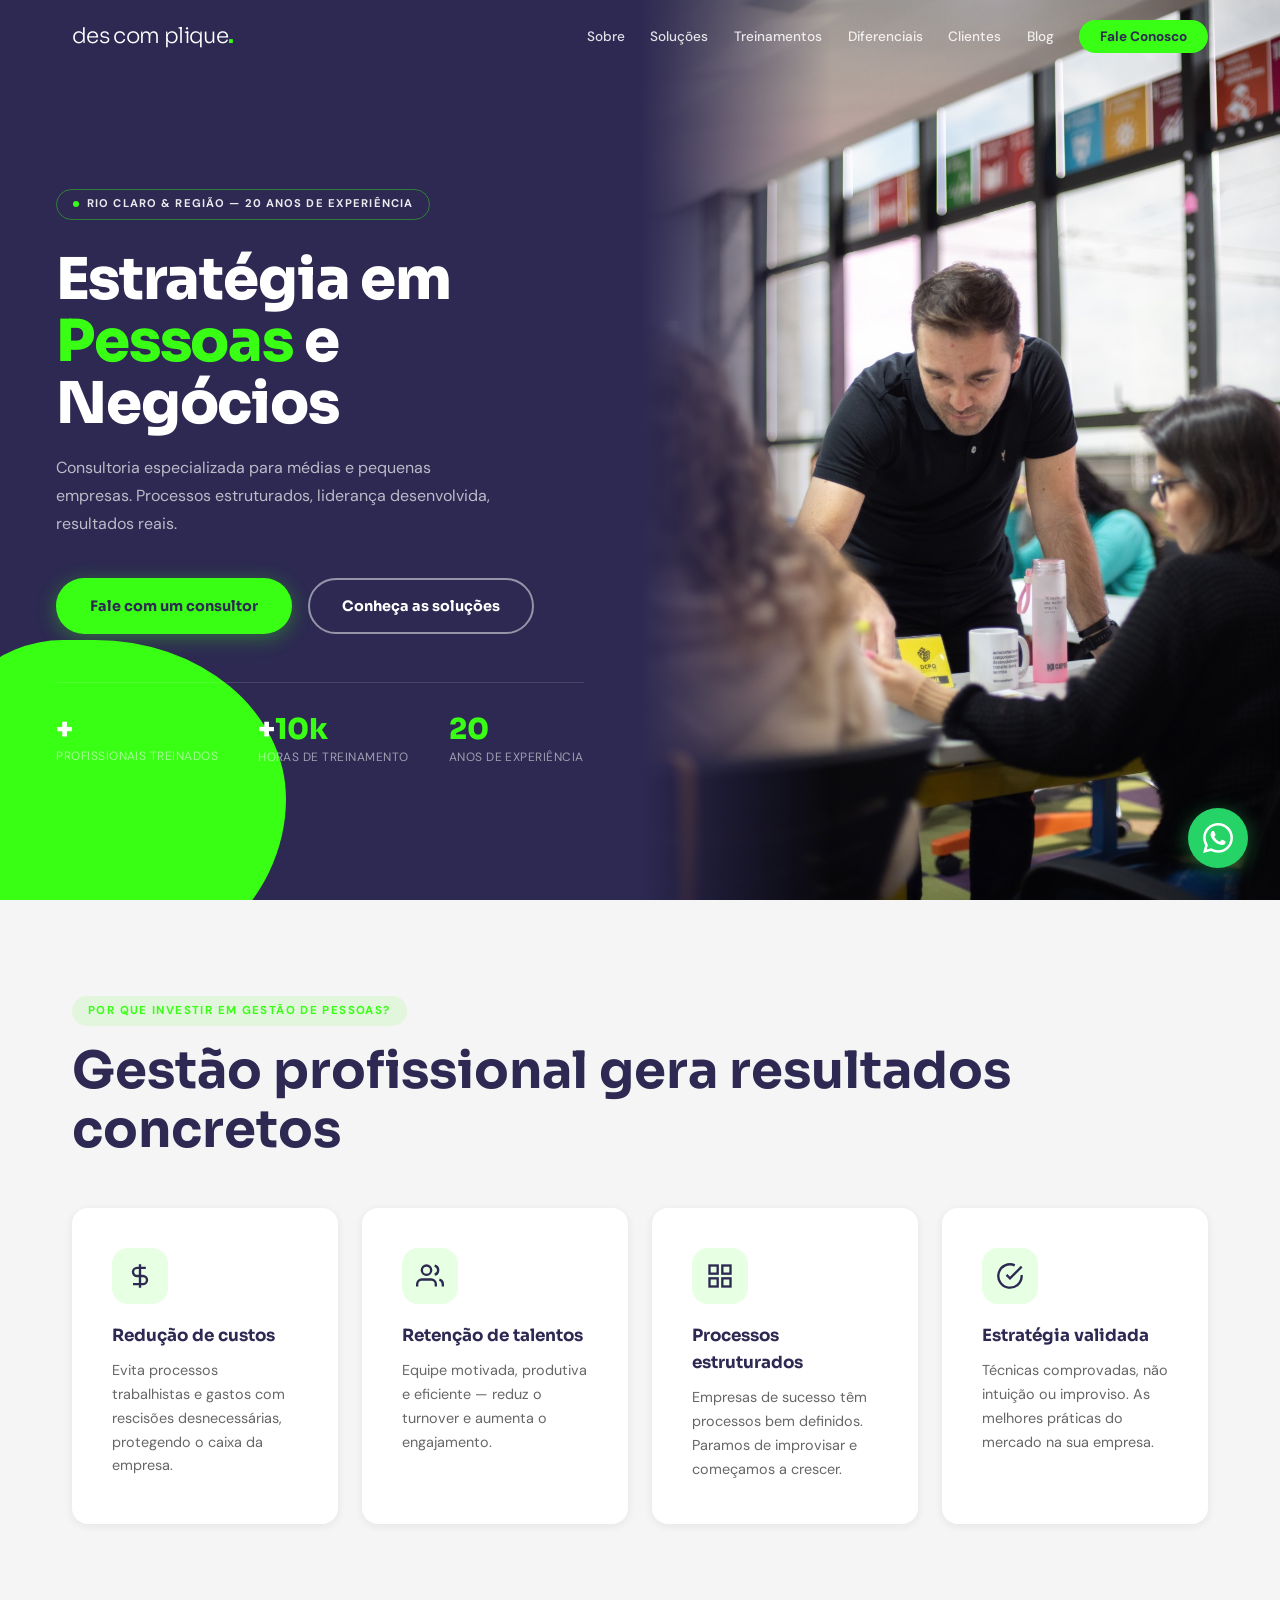
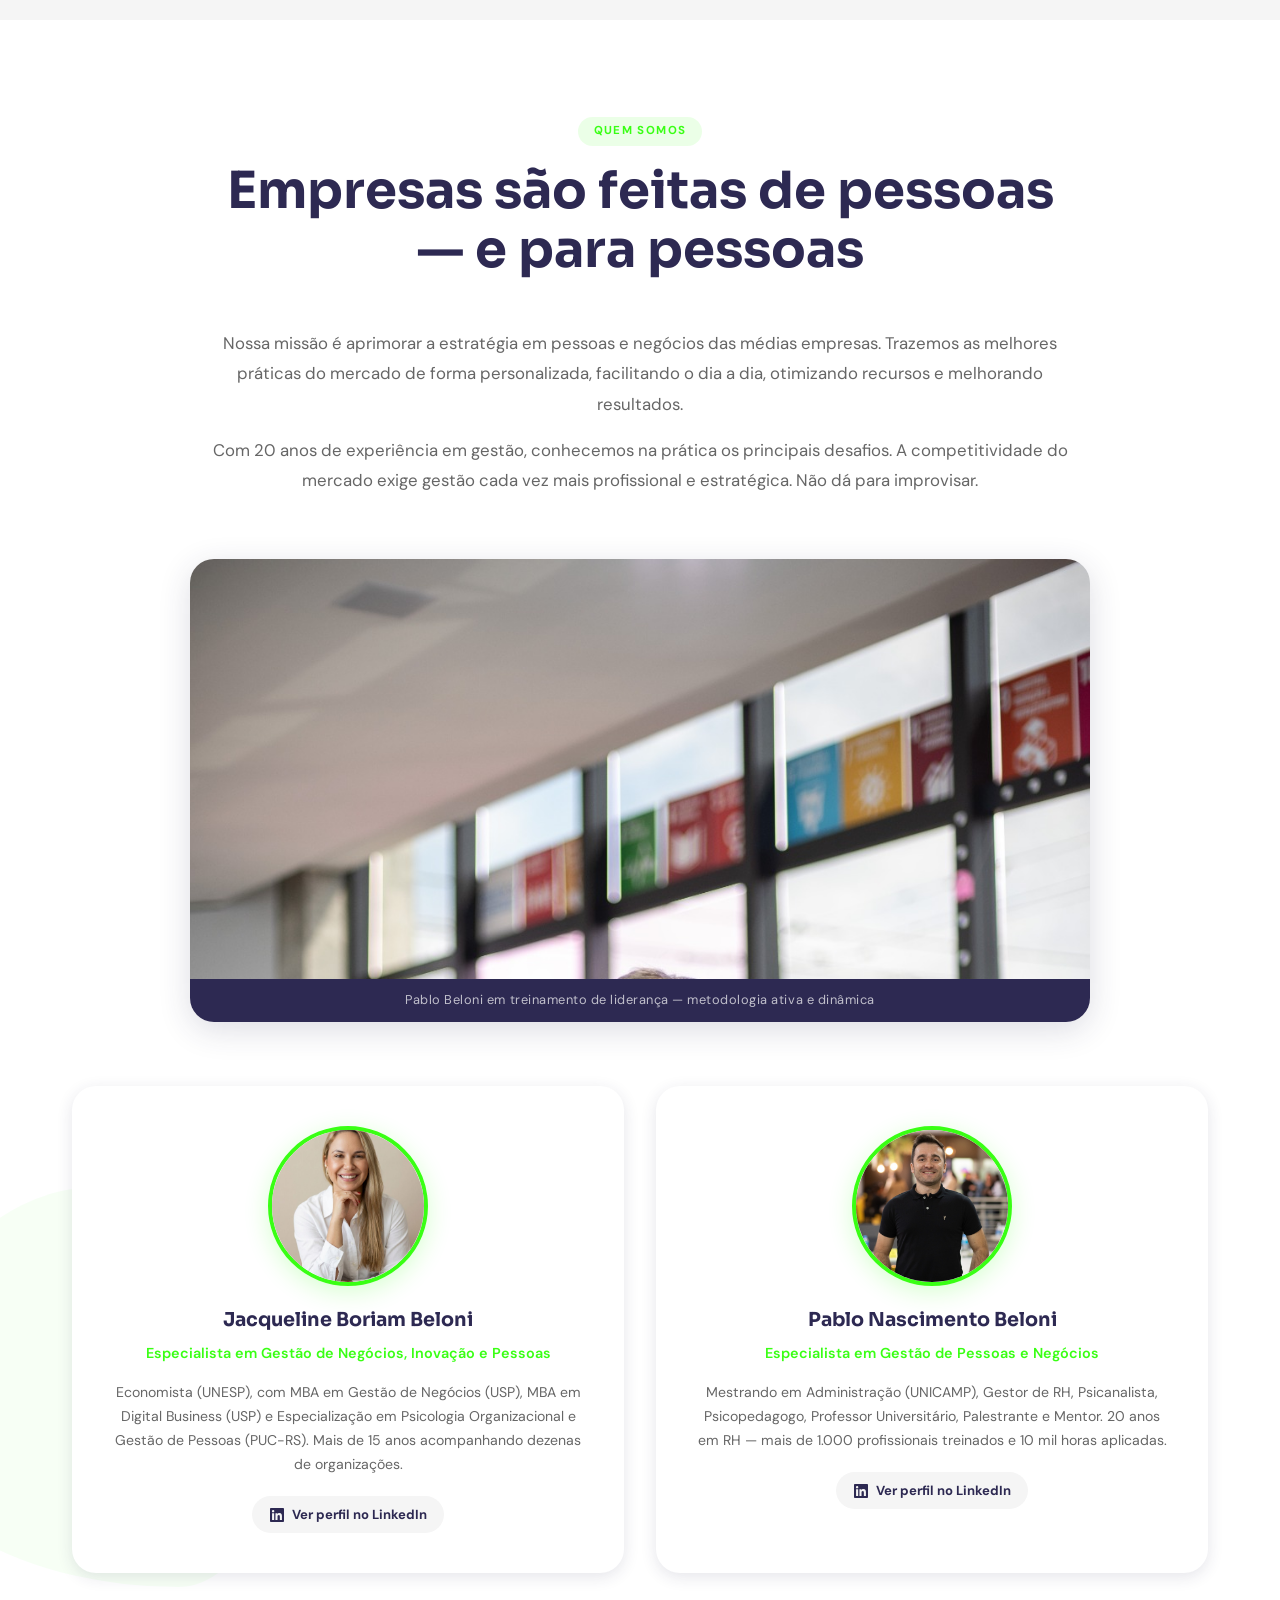
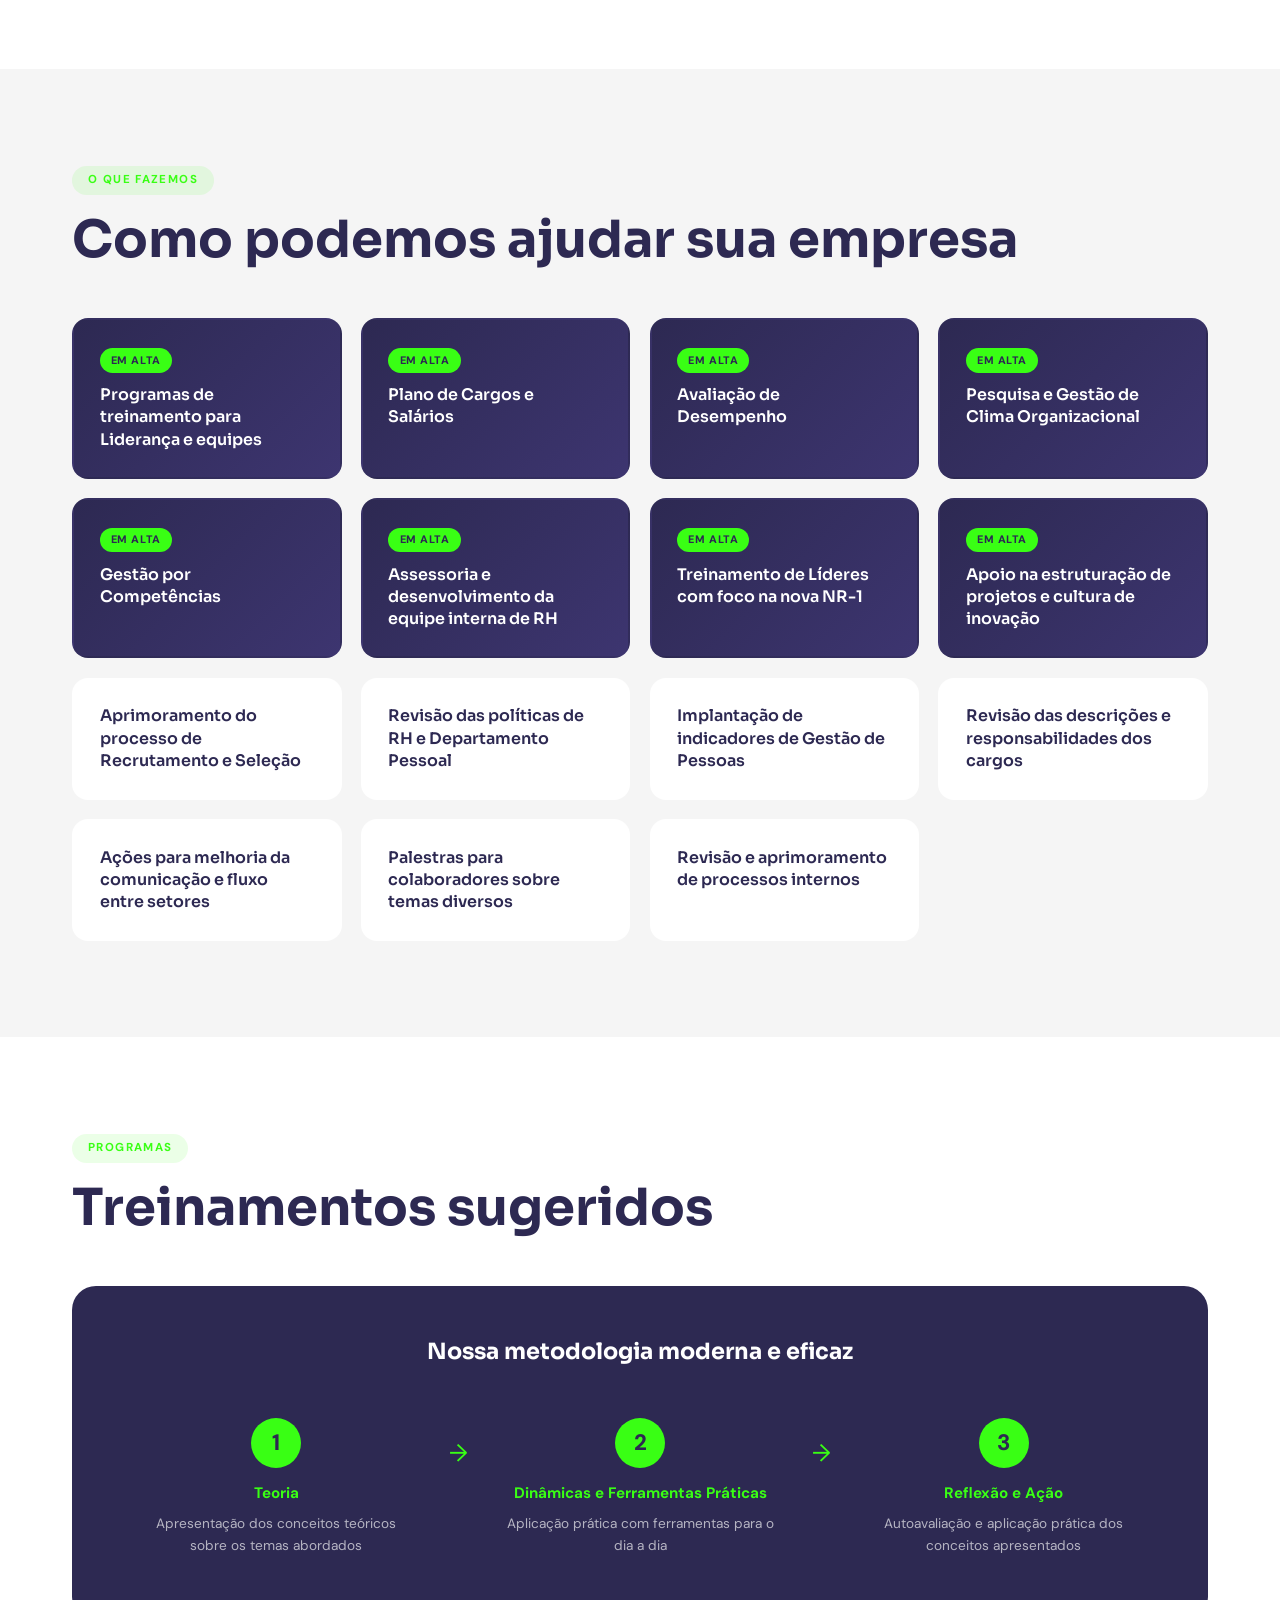
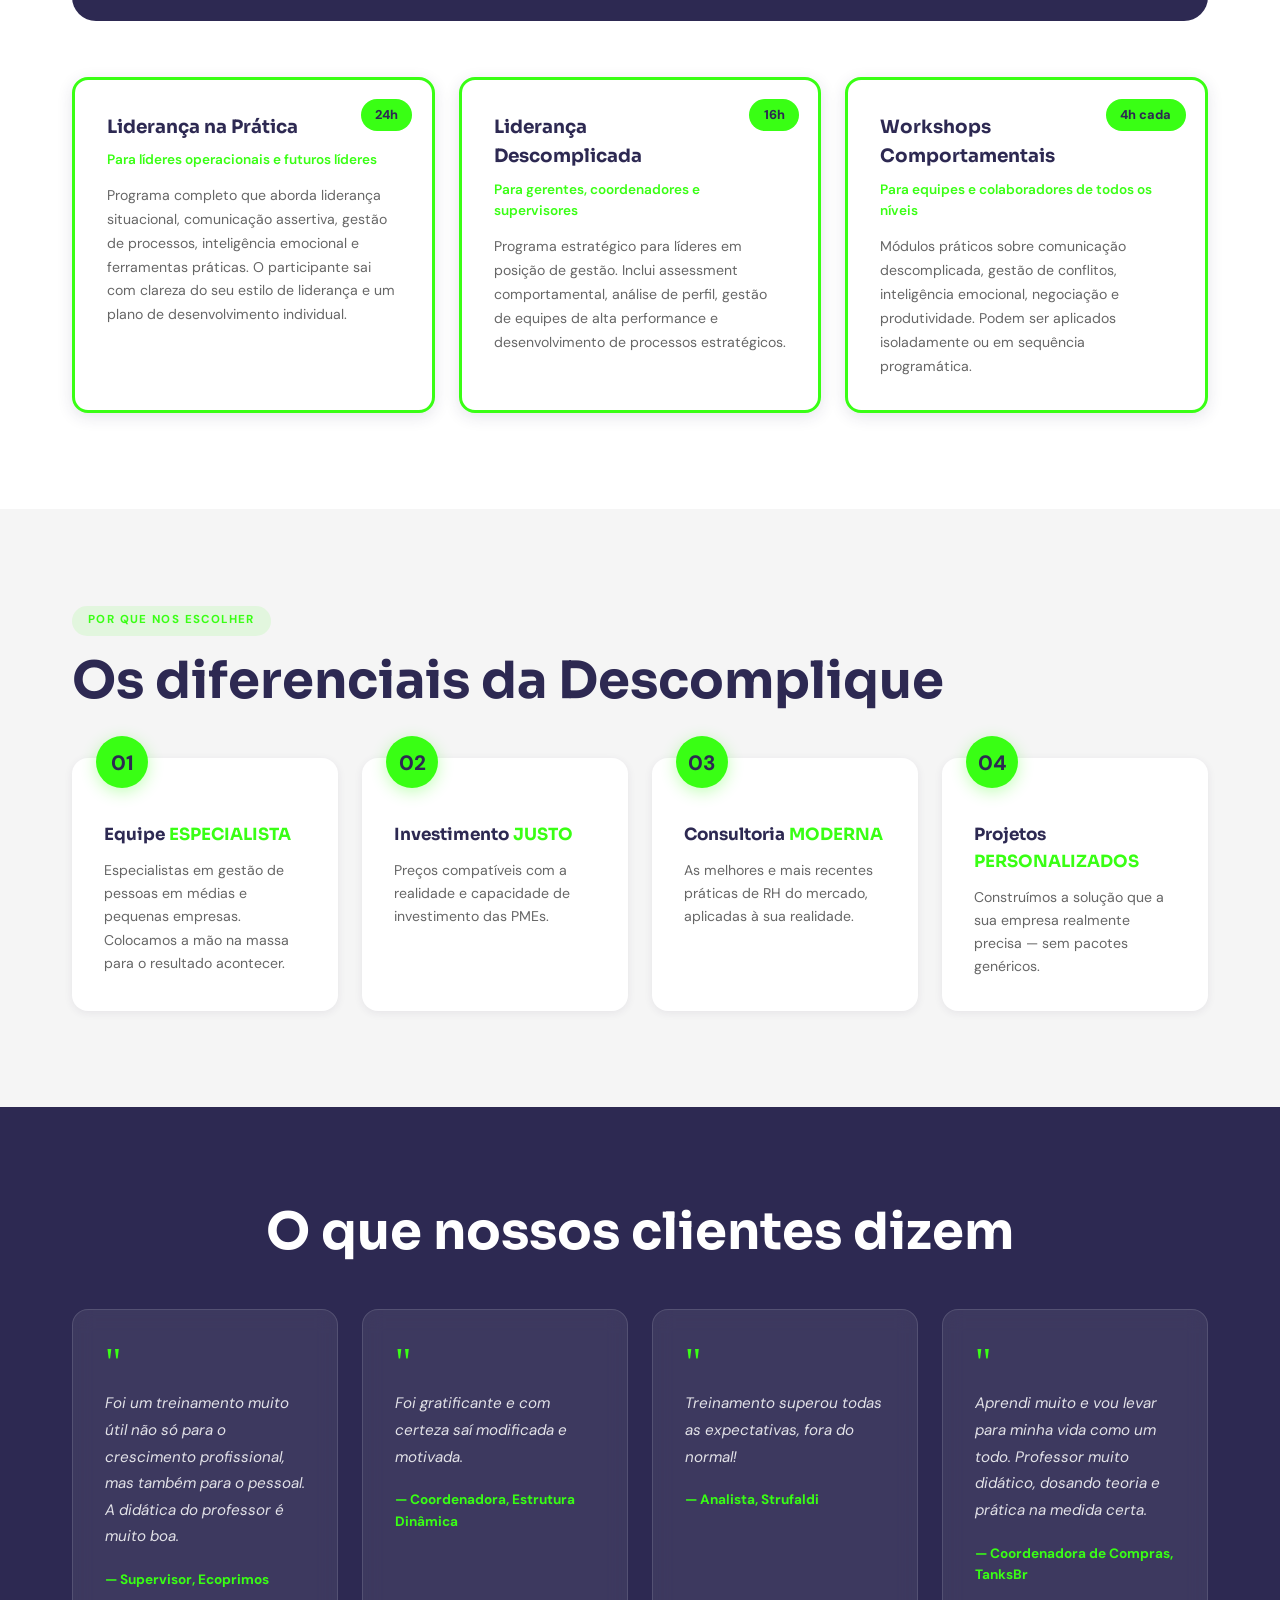
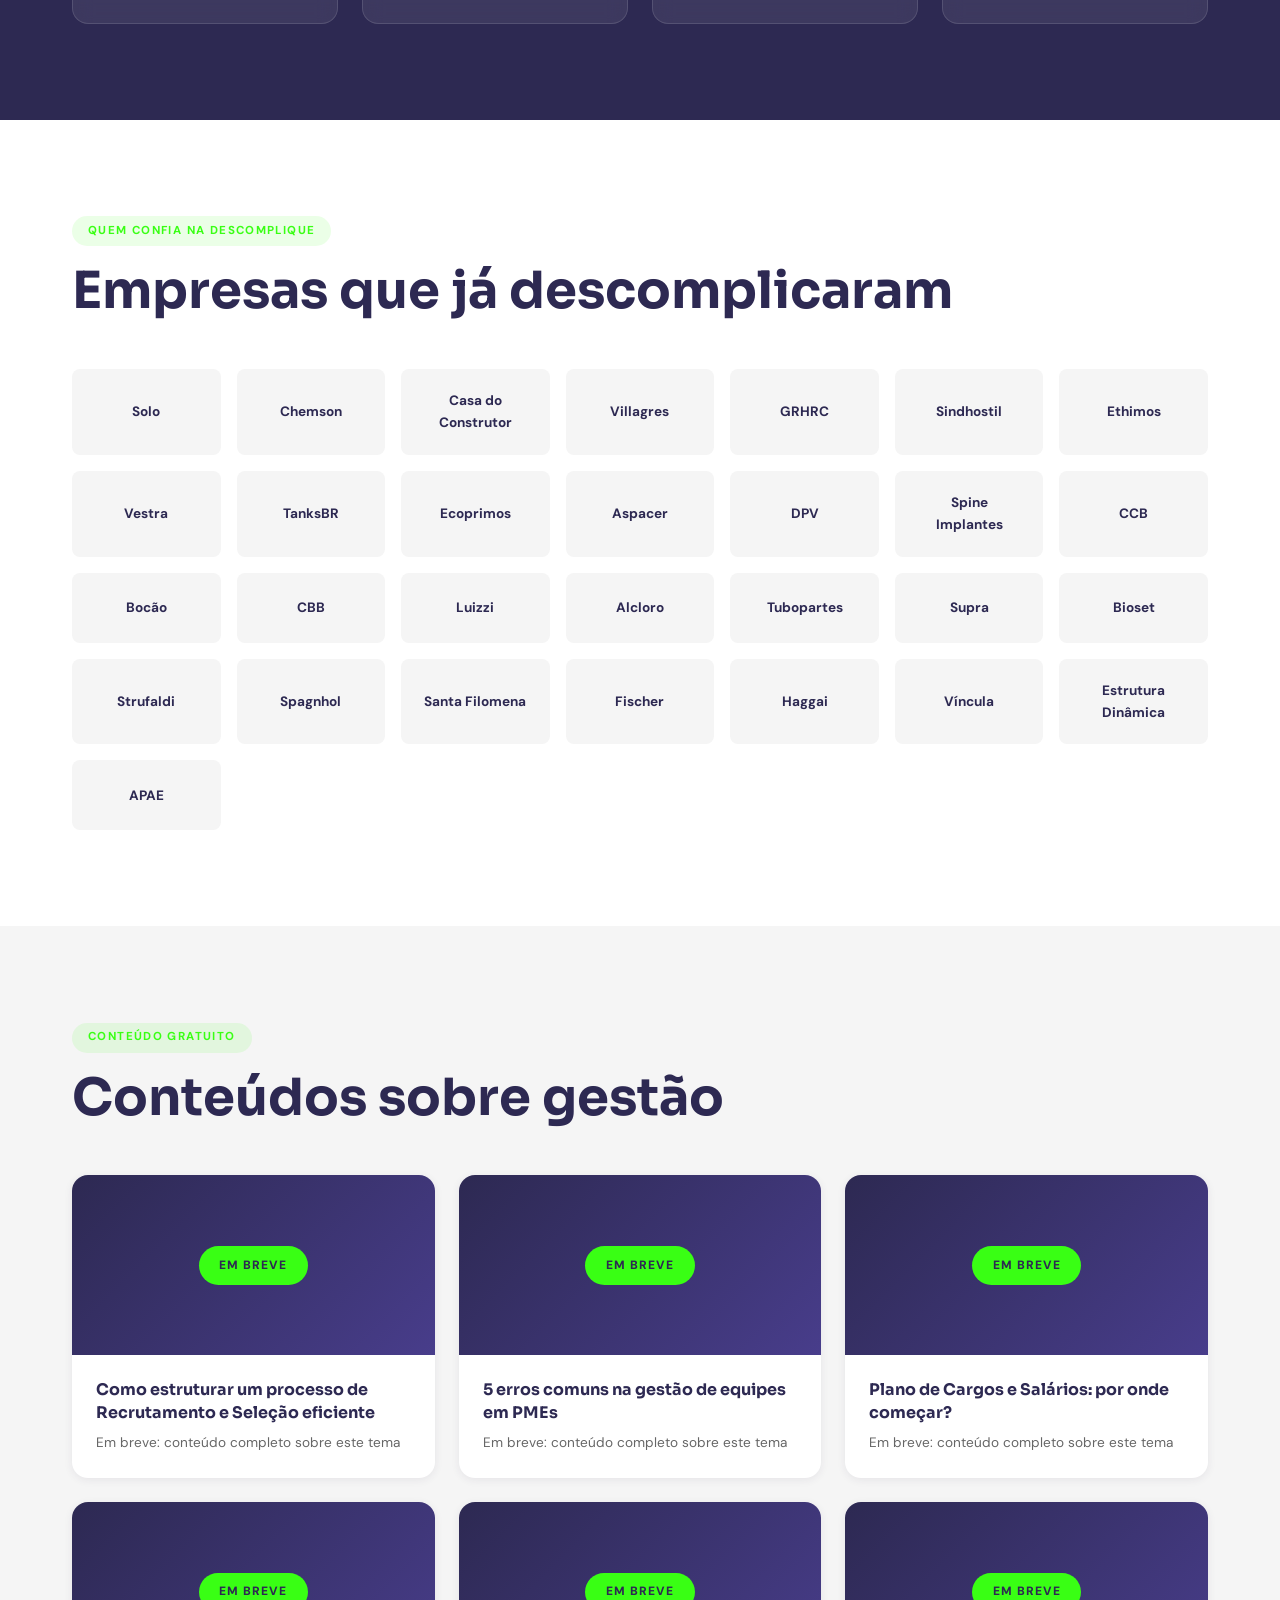
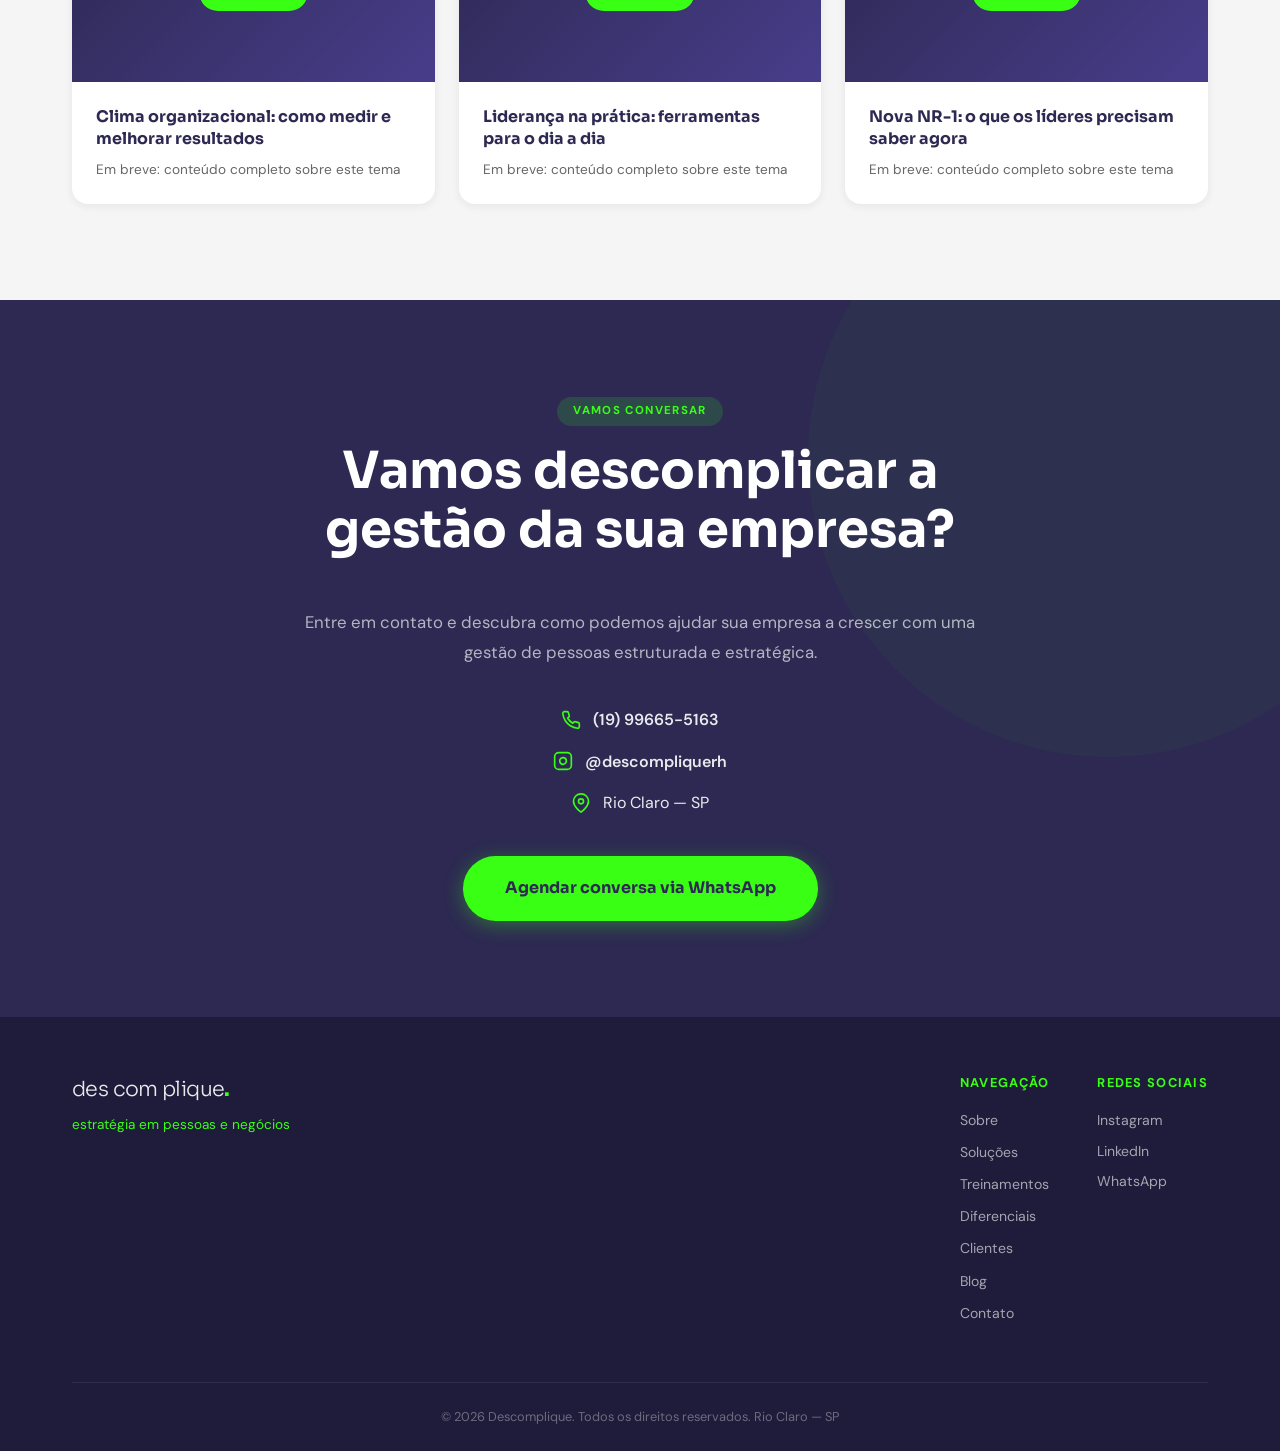
==== commit 493cd27b: "Add files via upload" ====
--- a/index.html
+++ b/index.html
@@ -1,547 +1,850 @@
 <!DOCTYPE html>
 <html lang="pt-BR">
 <head>
-    <meta charset="UTF-8">
-    <meta name="viewport" content="width=device-width, initial-scale=1.0">
-    <meta name="description" content="Consultoria especializada em RH para pequenas e médias empresas em Rio Claro e região. Treinamentos, plano de cargos, avaliação de desempenho. 20 anos de experiência.">
-    <meta name="keywords" content="consultoria rh rio claro, gestão de pessoas, treinamento liderança, plano de cargos e salários, consultoria empresarial rio claro">
-    <title>Descomplique — Consultoria em Gestão de Pessoas e Negócios | Rio Claro</title>
-    
-    <!-- Fonts -->
-    <link rel="preconnect" href="https://fonts.googleapis.com">
-    <link rel="preconnect" href="https://fonts.gstatic.com" crossorigin>
-    <link href="https://fonts.googleapis.com/css2?family=Sora:wght@300;400;600;700;800&family=DM+Sans:wght@400;500;700&display=swap" rel="stylesheet">
-    
-    <!-- Schema Markup -->
-    <script type="application/ld+json">
-    {
-      "@context": "https://schema.org",
-      "@type": "ProfessionalService",
-      "name": "Descomplique - Estratégia em Pessoas e Negócios",
-      "description": "Consultoria especializada em gestão de pessoas e negócios para pequenas e médias empresas",
-      "url": "https://descomplique.com.br",
-      "telephone": "+55-19-99665-5163",
-      "address": {
-        "@type": "PostalAddress",
-        "addressLocality": "Rio Claro",
-        "addressRegion": "SP",
-        "addressCountry": "BR"
-      },
-      "geo": {
-        "@type": "GeoCoordinates",
-        "latitude": "-22.4113",
-        "longitude": "-47.5614"
-      },
-      "sameAs": [
-        "https://www.instagram.com/descompliquerh"
-      ]
-    }
-    </script>
-    
-    <link rel="stylesheet" href="styles.css">
+<meta charset="UTF-8">
+<meta name="viewport" content="width=device-width, initial-scale=1.0">
+<meta name="description" content="Consultoria especializada em RH para pequenas e médias empresas em Rio Claro e região. Treinamentos, plano de cargos, avaliação de desempenho. 20 anos de experiência.">
+<meta name="keywords" content="consultoria rh rio claro, gestão de pessoas, treinamento liderança, plano de cargos e salários, consultoria empresarial rio claro">
+<title>Descomplique — Consultoria em Gestão de Pessoas e Negócios | Rio Claro</title>
+
+<link rel="preconnect" href="https://fonts.googleapis.com">
+<link rel="preconnect" href="https://fonts.gstatic.com" crossorigin>
+<link href="https://fonts.googleapis.com/css2?family=Sora:wght@300;400;600;700;800&family=DM+Sans:wght@400;500;700&display=swap" rel="stylesheet">
+
+<script type="application/ld+json">
+{
+  "@context": "https://schema.org",
+  "@type": "ProfessionalService",
+  "name": "Descomplique - Estratégia em Pessoas e Negócios",
+  "description": "Consultoria especializada em gestão de pessoas e negócios para pequenas e médias empresas",
+  "url": "https://descomplique.com.br",
+  "telephone": "+55-19-99665-5163",
+  "address": {
+    "@type": "PostalAddress",
+    "addressLocality": "Rio Claro",
+    "addressRegion": "SP",
+    "addressCountry": "BR"
+  },
+  "sameAs": ["https://www.instagram.com/descompliquerh"]
+}
+</script>
+
+<style>
+/* ============================================================
+   DESCOMPLIQUE v2 — IDENTIDADE VISUAL COMPLETA
+   ============================================================ */
+:root {
+  --p: #2D2952;
+  --a: #39FF14;
+  --w: #fff;
+  --g: #F5F5F5;
+  --gm: #E0E0E0;
+  --tl: #666666;
+  --fd: 'Sora', sans-serif;
+  --fb: 'DM Sans', sans-serif;
+  --sh-sm: 0 2px 8px rgba(45,41,82,.08);
+  --sh-md: 0 4px 16px rgba(45,41,82,.12);
+  --sh-lg: 0 8px 32px rgba(45,41,82,.16);
+  --r-sm: 8px;
+  --r-md: 16px;
+  --r-lg: 24px;
+  --r-full: 9999px;
+  --tr: .3s ease;
+}
+
+*{margin:0;padding:0;box-sizing:border-box;}
+html{scroll-behavior:smooth;}
+body{font-family:var(--fb);color:#1a1a1a;overflow-x:hidden;background:#fff;line-height:1.6;}
+a{text-decoration:none;color:inherit;}
+ul{list-style:none;}
+img{max-width:100%;display:block;}
+
+.wrap{max-width:1200px;margin:0 auto;padding:0 2rem;}
+.stit{font-family:var(--fd);font-size:clamp(2rem,5vw,3.2rem);font-weight:700;color:var(--p);margin-bottom:3rem;line-height:1.15;}
+.stag{display:inline-block;font-size:.72rem;font-weight:700;letter-spacing:.12em;text-transform:uppercase;color:var(--a);background:rgba(57,255,20,.1);padding:.35rem 1rem;border-radius:var(--r-full);margin-bottom:1rem;}
+
+/* ============================================================
+   BOTÕES
+   ============================================================ */
+.btn{display:inline-block;padding:.9rem 2rem;font-family:var(--fd);font-weight:700;font-size:.9rem;border-radius:var(--r-full);transition:all var(--tr);cursor:pointer;border:2px solid transparent;text-align:center;white-space:nowrap;}
+.btn-primary{background:var(--a);color:var(--p);box-shadow:0 4px 20px rgba(57,255,20,.32);}
+.btn-primary:hover{transform:translateY(-2px);box-shadow:0 8px 32px rgba(57,255,20,.48);}
+.btn-secondary{background:transparent;color:#fff;border-color:rgba(255,255,255,.5);}
+.btn-secondary:hover{background:rgba(255,255,255,.12);border-color:#fff;}
+.btn-outline{background:transparent;color:var(--p);border-color:var(--p);}
+.btn-outline:hover{background:var(--p);color:#fff;}
+.btn-lg{padding:1.1rem 2.5rem;font-size:1rem;}
+
+/* ============================================================
+   NAV
+   ============================================================ */
+.nav{position:fixed;top:0;left:0;right:0;z-index:1000;transition:all .4s;}
+.nav.solid{background:rgba(255,255,255,.97);backdrop-filter:blur(16px);box-shadow:0 1px 0 rgba(45,41,82,.08);}
+.nav-inner{display:flex;align-items:center;justify-content:space-between;height:72px;max-width:1200px;margin:0 auto;padding:0 2rem;}
+.logo{font-family:var(--fd);font-size:1.35rem;font-weight:300;letter-spacing:-.03em;}
+.logo-text{color:#fff;transition:color .4s;}
+.logo-dot{color:var(--a);font-weight:700;}
+.nav.solid .logo-text{color:var(--p);}
+.nl{display:flex;gap:1.6rem;align-items:center;}
+.nl a{font-size:.85rem;font-weight:500;color:rgba(255,255,255,.85);transition:color .2s;white-space:nowrap;}
+.nav.solid .nl a{color:var(--p);opacity:.75;}
+.nl a:hover{color:var(--a)!important;opacity:1!important;}
+.nl .ncta{background:var(--a)!important;color:var(--p)!important;opacity:1!important;padding:.5rem 1.3rem;border-radius:var(--r-full);font-weight:700!important;}
+.nl .ncta:hover{transform:translateY(-2px);}
+.ntog{display:none;flex-direction:column;gap:5px;background:none;border:none;cursor:pointer;padding:.3rem;}
+.ntog span{width:24px;height:2px;background:#fff;border-radius:2px;display:block;transition:.3s;}
+.nav.solid .ntog span{background:var(--p);}
+@media(max-width:900px){
+  .nl{position:fixed;top:72px;left:0;right:0;background:#fff;flex-direction:column;padding:1.5rem 2rem;box-shadow:var(--sh-lg);transform:translateY(-120%);opacity:0;transition:all .35s;gap:1rem;}
+  .nl.open{transform:translateY(0);opacity:1;}
+  .nl a{color:var(--p)!important;opacity:.8!important;}
+  .ntog{display:flex;}
+}
+
+/* ============================================================
+   HERO — SPLIT SCREEN com vídeo/foto
+   ============================================================ */
+.hero{min-height:100vh;background:var(--p);position:relative;overflow:hidden;display:grid;grid-template-columns:1fr 1fr;}
+
+/* lado esquerdo — conteúdo */
+.hero-left{display:flex;flex-direction:column;justify-content:center;padding:120px 3.5rem 4rem;position:relative;z-index:2;}
+.hero-blob{position:absolute;bottom:-10%;left:-10%;width:350px;height:350px;background:var(--a);opacity:.06;border-radius:40% 60% 70% 30%/40% 50% 60% 50%;animation:morph 18s infinite;pointer-events:none;}
+@keyframes morph{0%,100%{border-radius:40% 60% 70% 30%/40% 50% 60% 50%;}50%{border-radius:60% 40% 30% 70%/60% 30% 70% 40%;}}
+
+.htag{display:inline-flex;align-items:center;gap:.5rem;border:1px solid rgba(57,255,20,.4);color:rgba(255,255,255,.9);font-size:.7rem;font-weight:700;letter-spacing:.1em;text-transform:uppercase;padding:.35rem 1rem;border-radius:var(--r-full);margin-bottom:1.8rem;width:fit-content;}
+.htag-dot{width:6px;height:6px;border-radius:50%;background:var(--a);animation:blink 2s infinite;flex-shrink:0;}
+@keyframes blink{0%,100%{opacity:1;}50%{opacity:.2;}}
+
+.hh1{font-family:var(--fd);font-size:clamp(2.4rem,4.5vw,3.8rem);font-weight:800;color:#fff;line-height:1.08;margin-bottom:1.2rem;letter-spacing:-.02em;}
+.hh1 em{font-style:normal;color:var(--a);}
+.hsub{font-size:1rem;color:rgba(255,255,255,.68);line-height:1.75;margin-bottom:2.5rem;max-width:440px;}
+.hctas{display:flex;gap:1rem;flex-wrap:wrap;margin-bottom:3rem;}
+.hst{display:flex;gap:2.5rem;padding-top:2rem;border-top:1px solid rgba(255,255,255,.12);flex-wrap:wrap;}
+.hst-item .n{font-family:var(--fd);font-size:1.8rem;font-weight:800;color:#fff;line-height:1;}
+.hst-item .n span{color:var(--a);}
+.hst-item p{font-size:.75rem;color:rgba(255,255,255,.55);margin-top:.25rem;letter-spacing:.04em;text-transform:uppercase;}
+
+/* lado direito — media */
+.hero-right{position:relative;overflow:hidden;}
+.hero-right::before{content:'';position:absolute;inset:0;background:linear-gradient(90deg,var(--p) 0%,transparent 30%);z-index:1;pointer-events:none;}
+.hero-right video,.hero-right img.hero-fallback{width:100%;height:100%;object-fit:cover;position:absolute;inset:0;}
+.hero-right .hero-overlay{position:absolute;inset:0;background:rgba(45,41,82,.3);z-index:0;}
+
+@media(max-width:900px){
+  .hero{grid-template-columns:1fr;min-height:auto;}
+  .hero-left{padding:100px 1.5rem 3rem;}
+  .hero-right{height:340px;order:-1;}
+  .hctas{flex-direction:column;}
+  .hctas .btn{width:100%;text-align:center;}
+}
+
+/* ============================================================
+   PROPOSTA DE VALOR
+   ============================================================ */
+.value-prop{padding:6rem 0;background:var(--g);}
+.value-grid{display:grid;grid-template-columns:repeat(auto-fit,minmax(240px,1fr));gap:1.5rem;}
+.value-card{background:#fff;padding:2.5rem;border-radius:var(--r-md);box-shadow:var(--sh-sm);transition:all var(--tr);border-bottom:3px solid transparent;}
+.value-card:hover{transform:translateY(-6px);box-shadow:var(--sh-lg);border-bottom-color:var(--a);}
+.value-icon{width:56px;height:56px;background:rgba(57,255,20,.12);color:var(--p);border-radius:var(--r-md);display:flex;align-items:center;justify-content:center;margin-bottom:1.2rem;}
+.value-card h3{font-family:var(--fd);font-size:1.05rem;font-weight:700;color:var(--p);margin-bottom:.6rem;}
+.value-card p{font-size:.9rem;color:var(--tl);line-height:1.65;}
+
+/* ============================================================
+   SOBRE
+   ============================================================ */
+.about{padding:6rem 0;position:relative;}
+.about-shape{position:absolute;bottom:5%;left:-8%;width:400px;height:400px;background:var(--a);opacity:.04;border-radius:50% 50% 30% 70%/60% 40% 60% 40%;z-index:0;}
+.about-intro{max-width:860px;margin:0 auto 4rem;text-align:center;position:relative;z-index:1;}
+.about-text p{font-size:1.05rem;color:var(--tl);line-height:1.8;margin-bottom:1rem;}
+
+/* Foto de treinamento */
+.about-photo{margin:0 auto 4rem;max-width:900px;border-radius:var(--r-lg);overflow:hidden;box-shadow:var(--sh-lg);position:relative;z-index:1;}
+.about-photo img{width:100%;height:420px;object-fit:cover;object-position:center top;}
+.about-photo-caption{background:var(--p);color:rgba(255,255,255,.7);font-size:.8rem;text-align:center;padding:.7rem;letter-spacing:.04em;}
+
+/* Consultores */
+.consultants{display:grid;grid-template-columns:repeat(auto-fit,minmax(300px,1fr));gap:2rem;position:relative;z-index:1;}
+.consultant-card{background:#fff;border-radius:var(--r-lg);padding:2.5rem;box-shadow:var(--sh-md);transition:all var(--tr);text-align:center;}
+.consultant-card:hover{transform:translateY(-6px);box-shadow:var(--sh-lg);}
+.consultant-img{width:160px;height:160px;margin:0 auto 1.2rem;border-radius:50%;overflow:hidden;border:4px solid var(--a);box-shadow:0 6px 24px rgba(57,255,20,.2);}
+.consultant-img img{width:100%;height:100%;object-fit:cover;}
+.consultant-img-placeholder{width:100%;height:100%;background:linear-gradient(135deg,var(--p),#483D8B);display:flex;align-items:center;justify-content:center;font-family:var(--fd);font-size:2.5rem;font-weight:800;color:var(--a);}
+.consultant-card h3{font-family:var(--fd);font-size:1.2rem;color:var(--p);margin-bottom:.4rem;}
+.consultant-role{color:var(--a);font-weight:600;font-size:.9rem;margin-bottom:1rem;}
+.consultant-bio{font-size:.88rem;color:var(--tl);line-height:1.7;margin-bottom:1.2rem;}
+.consultant-li{display:inline-flex;align-items:center;gap:.5rem;font-size:.82rem;font-weight:700;color:var(--p);background:var(--g);padding:.5rem 1.1rem;border-radius:var(--r-full);transition:all var(--tr);}
+.consultant-li:hover{background:var(--p);color:#fff;}
+
+/* ============================================================
+   SOLUÇÕES
+   ============================================================ */
+.solucoes{padding:6rem 0;background:var(--g);}
+.sol-grid{display:grid;grid-template-columns:repeat(auto-fill,minmax(260px,1fr));gap:1.2rem;}
+.sol-card{background:#fff;padding:1.6rem;border-radius:var(--r-md);border:2px solid transparent;transition:all var(--tr);position:relative;}
+.sol-card:hover{border-color:var(--a);transform:translateY(-4px);box-shadow:var(--sh-md);}
+.sol-card.hot{background:linear-gradient(135deg,var(--p) 0%,#3d3570 100%);color:#fff;}
+.sol-card.hot h3{color:#fff;}
+.sol-card h3{font-family:var(--fd);font-size:1rem;font-weight:600;line-height:1.4;color:var(--p);}
+.sbadge{display:inline-block;background:var(--a);color:var(--p);font-size:.68rem;font-weight:800;padding:.22rem .7rem;border-radius:var(--r-full);margin-bottom:.7rem;text-transform:uppercase;letter-spacing:.05em;}
+
+/* ============================================================
+   TREINAMENTOS
+   ============================================================ */
+.training{padding:6rem 0;}
+.methodology{background:var(--p);border-radius:var(--r-lg);padding:3rem;margin-bottom:3.5rem;}
+.methodology h3{font-family:var(--fd);font-size:1.4rem;color:#fff;text-align:center;margin-bottom:2rem;}
+.method-steps{display:flex;align-items:flex-start;justify-content:center;gap:1rem;flex-wrap:wrap;}
+.method-step{flex:1;min-width:180px;text-align:center;padding:1rem;}
+.step-num{width:50px;height:50px;background:var(--a);color:var(--p);border-radius:50%;display:flex;align-items:center;justify-content:center;font-size:1.4rem;font-weight:800;margin:0 auto .8rem;}
+.method-step h4{color:var(--a);font-size:.95rem;margin-bottom:.5rem;}
+.method-step p{color:rgba(255,255,255,.65);font-size:.85rem;line-height:1.6;}
+.step-arrow{font-size:1.5rem;color:var(--a);padding-top:2rem;}
+
+.training-grid{display:grid;grid-template-columns:repeat(auto-fit,minmax(290px,1fr));gap:1.5rem;}
+.tr-card{background:#fff;padding:2rem;border-radius:var(--r-md);box-shadow:var(--sh-md);border:3px solid var(--a);transition:all var(--tr);position:relative;}
+.tr-card:hover{transform:translateY(-6px);box-shadow:var(--sh-lg);}
+.tr-dur{position:absolute;top:1.2rem;right:1.2rem;background:var(--a);color:var(--p);padding:.35rem .9rem;border-radius:var(--r-full);font-weight:800;font-size:.8rem;}
+.tr-card h3{font-family:var(--fd);font-size:1.15rem;color:var(--p);margin-bottom:.5rem;padding-right:4rem;}
+.tr-audience{color:var(--a);font-weight:600;font-size:.85rem;margin-bottom:.8rem;}
+.tr-card p:not(.tr-audience){font-size:.88rem;color:var(--tl);line-height:1.7;}
+
+/* ============================================================
+   DIFERENCIAIS
+   ============================================================ */
+.diferenciais{padding:6rem 0;background:var(--g);}
+.diff-grid{display:grid;grid-template-columns:repeat(auto-fit,minmax(240px,1fr));gap:3rem 1.5rem;}
+.diff-card{background:#fff;padding:2.5rem 2rem 2rem;border-radius:var(--r-md);box-shadow:var(--sh-sm);position:relative;transition:all var(--tr);}
+.diff-card:hover{transform:translateY(-6px);box-shadow:var(--sh-lg);}
+.diff-num{position:absolute;top:-22px;left:1.5rem;width:52px;height:52px;background:var(--a);color:var(--p);border-radius:50%;display:flex;align-items:center;justify-content:center;font-size:1.3rem;font-weight:800;box-shadow:0 4px 16px rgba(57,255,20,.3);}
+.diff-card h3{font-family:var(--fd);font-size:1.05rem;margin-top:1.5rem;margin-bottom:.6rem;color:var(--p);}
+.diff-card h3 em{font-style:normal;color:var(--a);}
+.diff-card p{font-size:.88rem;color:var(--tl);line-height:1.65;}
+
+/* ============================================================
+   DEPOIMENTOS
+   ============================================================ */
+.testimonials{padding:6rem 0;background:var(--p);}
+.testimonials .stit{color:#fff;text-align:center;}
+.test-grid{display:grid;grid-template-columns:repeat(auto-fit,minmax(260px,1fr));gap:1.5rem;}
+.test-card{background:rgba(255,255,255,.08);backdrop-filter:blur(10px);padding:2rem;border-radius:var(--r-md);border:1px solid rgba(255,255,255,.12);transition:all var(--tr);}
+.test-card:hover{background:rgba(255,255,255,.13);transform:translateY(-4px);}
+.test-quote{font-size:2.5rem;line-height:1;color:var(--a);margin-bottom:.5rem;font-family:serif;}
+.test-text{font-size:.95rem;line-height:1.75;color:rgba(255,255,255,.85);font-style:italic;margin-bottom:1.2rem;}
+.test-author{color:var(--a);font-weight:700;font-size:.85rem;}
+
+/* ============================================================
+   CLIENTES
+   ============================================================ */
+.clientes{padding:6rem 0;background:#fff;}
+.clients-grid{display:grid;grid-template-columns:repeat(auto-fill,minmax(140px,1fr));gap:1rem;}
+.client-badge{background:var(--g);padding:1.2rem;border-radius:var(--r-sm);display:flex;align-items:center;justify-content:center;font-weight:700;font-size:.85rem;color:var(--p);text-align:center;min-height:70px;transition:all var(--tr);border:2px solid transparent;}
+.client-badge:hover{border-color:var(--a);background:#fff;transform:scale(1.04);box-shadow:var(--sh-md);}
+
+/* ============================================================
+   BLOG
+   ============================================================ */
+.blog{padding:6rem 0;background:var(--g);}
+.blog-grid{display:grid;grid-template-columns:repeat(auto-fill,minmax(300px,1fr));gap:1.5rem;}
+.blog-card{background:#fff;border-radius:var(--r-md);overflow:hidden;box-shadow:var(--sh-sm);transition:all var(--tr);opacity:.75;}
+.blog-card:hover{transform:translateY(-6px);box-shadow:var(--sh-lg);opacity:1;}
+.blog-img{height:180px;background:linear-gradient(135deg,var(--p) 0%,#483D8B 100%);display:flex;align-items:center;justify-content:center;}
+.blog-badge{background:var(--a);color:var(--p);padding:.6rem 1.3rem;border-radius:var(--r-full);font-weight:800;font-size:.75rem;text-transform:uppercase;letter-spacing:.08em;}
+.blog-body{padding:1.5rem;}
+.blog-body h3{font-family:var(--fd);font-size:1rem;color:var(--p);margin-bottom:.5rem;line-height:1.4;}
+.blog-body p{font-size:.85rem;color:var(--tl);}
+
+/* ============================================================
+   CONTATO
+   ============================================================ */
+.contato{padding:6rem 0;background:var(--p);position:relative;overflow:hidden;}
+.contato-blob{position:absolute;top:-20%;right:-10%;width:600px;height:600px;background:var(--a);opacity:.04;border-radius:50%;pointer-events:none;}
+.contato-inner{max-width:680px;margin:0 auto;text-align:center;position:relative;z-index:1;}
+.contato .stit{color:#fff;}
+.contato-sub{font-size:1.05rem;color:rgba(255,255,255,.65);margin-bottom:2.5rem;line-height:1.75;}
+.contato-info{display:flex;flex-direction:column;gap:1rem;margin-bottom:2.5rem;align-items:center;}
+.contato-item{display:flex;align-items:center;gap:.75rem;font-size:1rem;color:rgba(255,255,255,.9);}
+.contato-item svg{color:var(--a);flex-shrink:0;}
+.contato-item a{font-weight:600;transition:color var(--tr);}
+.contato-item a:hover{color:var(--a);}
+
+/* ============================================================
+   FOOTER
+   ============================================================ */
+.footer{background:#1e1c3a;color:#fff;padding:3.5rem 0 1.5rem;}
+.footer-inner{display:grid;grid-template-columns:1fr auto auto;gap:3rem;margin-bottom:3rem;}
+.footer-brand .logo{font-family:var(--fd);font-size:1.3rem;font-weight:300;margin-bottom:.5rem;}
+.footer-brand .logo-text{color:rgba(255,255,255,.9);}
+.footer-tagline{font-size:.85rem;color:var(--a);}
+.footer h4{font-size:.8rem;font-weight:700;letter-spacing:.1em;text-transform:uppercase;color:var(--a);margin-bottom:1rem;}
+.footer ul li{margin-bottom:.6rem;}
+.footer ul a,.footer-social a{font-size:.88rem;color:rgba(255,255,255,.6);transition:color var(--tr);display:block;margin-bottom:.5rem;}
+.footer ul a:hover,.footer-social a:hover{color:var(--a);}
+.footer-divider{border:none;border-top:1px solid rgba(255,255,255,.08);margin-bottom:1.5rem;}
+.footer-copy{font-size:.8rem;color:rgba(255,255,255,.35);text-align:center;}
+@media(max-width:680px){
+  .footer-inner{grid-template-columns:1fr;gap:2rem;}
+}
+
+/* ============================================================
+   WA FLOAT
+   ============================================================ */
+.wa-float{position:fixed;bottom:2rem;right:2rem;width:60px;height:60px;background:#25D366;color:#fff;border-radius:50%;display:flex;align-items:center;justify-content:center;box-shadow:0 4px 20px rgba(37,211,102,.4);z-index:999;transition:all var(--tr);}
+.wa-float:hover{transform:scale(1.1);box-shadow:0 8px 28px rgba(37,211,102,.6);}
+
+/* ============================================================
+   ANIMAÇÕES
+   ============================================================ */
+@keyframes fadeInUp{from{opacity:0;transform:translateY(28px);}to{opacity:1;transform:translateY(0);}}
+.hero-left>*{animation:fadeInUp .7s ease both;}
+.hero-left>*:nth-child(1){animation-delay:.1s;}
+.hero-left>*:nth-child(2){animation-delay:.2s;}
+.hero-left>*:nth-child(3){animation-delay:.3s;}
+.hero-left>*:nth-child(4){animation-delay:.4s;}
+.hero-left>*:nth-child(5){animation-delay:.5s;}
+
+/* ============================================================
+   RESPONSIVO EXTRA
+   ============================================================ */
+@media(max-width:600px){
+  .stit{font-size:1.8rem;margin-bottom:2rem;}
+  .method-steps{flex-direction:column;align-items:center;}
+  .step-arrow{transform:rotate(90deg);}
+  .diff-grid{gap:3.5rem 1rem;}
+  .hero-left{padding:100px 1.2rem 2.5rem;}
+  .hst{gap:1.5rem;}
+  .footer-inner{gap:1.5rem;}
+  .contato-item{font-size:.9rem;}
+}
+</style>
 </head>
 <body>
 
-    <!-- Navigation -->
-    <nav class="nav" id="nav">
-        <div class="container nav-container">
-            <a href="#home" class="logo">
-                <span class="logo-text">des com plique</span><span class="logo-dot">.</span>
-            </a>
-            <button class="nav-toggle" id="navToggle" aria-label="Menu">
-                <span></span>
-                <span></span>
-                <span></span>
-            </button>
-            <ul class="nav-menu" id="navMenu">
-                <li><a href="#sobre">Sobre</a></li>
-                <li><a href="#solucoes">Soluções</a></li>
-                <li><a href="#treinamentos">Treinamentos</a></li>
-                <li><a href="#diferenciais">Diferenciais</a></li>
-                <li><a href="#clientes">Clientes</a></li>
-                <li><a href="#blog">Blog</a></li>
-                <li><a href="#contato" class="nav-cta">Fale Conosco</a></li>
-            </ul>
-        </div>
-    </nav>
-
-    <!-- Hero Section -->
-    <section class="hero" id="home">
-        <div class="hero-bg-shape"></div>
-        <div class="container hero-container">
-            <div class="hero-content">
-                <h1 class="hero-title">
-                    Descomplique Estratégia em Pessoas e Negócios
-                </h1>
-                <p class="hero-subtitle">
-                    20 anos de experiência | Rio Claro e região
-                </p>
-                <div class="hero-ctas">
-                    <a href="https://wa.me/5519996655163?text=Olá!%20Vim%20pelo%20site%20da%20Descomplique%20e%20gostaria%20de%20falar%20com%20um%20consultor." class="btn btn-primary" target="_blank" rel="noopener">
-                        Fale com um consultor
-                    </a>
-                    <a href="#solucoes" class="btn btn-secondary">
-                        Conheça nossas soluções
-                    </a>
-                </div>
-            </div>
-            <div class="hero-visual">
-                <div class="hero-video-wrapper">
-                    <video class="hero-video" autoplay muted loop playsinline poster="foto_treinamento.jpeg">
-                        <source src="video_descomplique.mp4" type="video/mp4">
-                        <img src="foto_treinamento.jpeg" alt="Treinamento Descomplique">
-                    </video>
-                </div>
-            </div>
-        </div>
-    </section>
-
-    <!-- Proposta de Valor -->
-    <section class="value-prop" id="valor">
-        <div class="container">
-            <h2 class="section-title">Por que investir em gestão de pessoas?</h2>
-            <div class="value-grid">
-                <div class="value-card">
-                    <div class="value-icon">
-                        <svg width="48" height="48" viewBox="0 0 24 24" fill="none" stroke="currentColor" stroke-width="2">
-                            <path d="M12 2v20M17 5H9.5a3.5 3.5 0 0 0 0 7h5a3.5 3.5 0 0 1 0 7H6"/>
-                        </svg>
-                    </div>
-                    <h3>Redução de custos</h3>
-                    <p>Evita processos trabalhistas e gastos com rescisões desnecessárias</p>
-                </div>
-                <div class="value-card">
-                    <div class="value-icon">
-                        <svg width="48" height="48" viewBox="0 0 24 24" fill="none" stroke="currentColor" stroke-width="2">
-                            <path d="M17 21v-2a4 4 0 0 0-4-4H5a4 4 0 0 0-4 4v2"/>
-                            <circle cx="9" cy="7" r="4"/>
-                            <path d="M23 21v-2a4 4 0 0 0-3-3.87"/>
-                            <path d="M16 3.13a4 4 0 0 1 0 7.75"/>
-                        </svg>
-                    </div>
-                    <h3>Retenção de talentos</h3>
-                    <p>Equipe motivada, produtiva e eficiente</p>
-                </div>
-                <div class="value-card">
-                    <div class="value-icon">
-                        <svg width="48" height="48" viewBox="0 0 24 24" fill="none" stroke="currentColor" stroke-width="2">
-                            <rect x="3" y="3" width="7" height="7"/>
-                            <rect x="14" y="3" width="7" height="7"/>
-                            <rect x="14" y="14" width="7" height="7"/>
-                            <rect x="3" y="14" width="7" height="7"/>
-                        </svg>
-                    </div>
-                    <h3>Processos estruturados</h3>
-                    <p>Empresas de sucesso têm processos bem definidos</p>
-                </div>
-                <div class="value-card">
-                    <div class="value-icon">
-                        <svg width="48" height="48" viewBox="0 0 24 24" fill="none" stroke="currentColor" stroke-width="2">
-                            <path d="M22 11.08V12a10 10 0 1 1-5.93-9.14"/>
-                            <polyline points="22 4 12 14.01 9 11.01"/>
-                        </svg>
-                    </div>
-                    <h3>Estratégia validada</h3>
-                    <p>Técnicas comprovadas, não intuição ou improviso</p>
-                </div>
-            </div>
-        </div>
-    </section>
-
-    <!-- Sobre -->
-    <section class="about" id="sobre">
-        <div class="about-shape"></div>
-        <div class="container">
-            <div class="about-intro">
-                <h2 class="section-title">Empresas são feitas de pessoas e para pessoas</h2>
-                <div class="about-text">
-                    <p>Nossa missão é aprimorar a estratégia em pessoas e negócios das médias empresas. Trazemos as melhores práticas do mercado para sua empresa de forma personalizada, facilitando seu dia a dia, otimizando recursos e melhorando resultados.</p>
-                    <p>Consultoria especializada em médias empresas. Com 20 anos de experiência em gestão de empresas, conhecemos na prática os principais desafios. A competitividade do mercado exige gestão cada vez mais profissional e estratégica. Não dá para improvisar.</p>
-                </div>
-            </div>
-            
-            <div class="about-training-photo">
-                <img src="foto_treinamento.jpeg" alt="Treinamento Descomplique — consultores em ação">
-            </div>
-
-            <div class="consultants">
-                <div class="consultant-card">
-                    <div class="consultant-image">
-                        <img src="jacqueline.jpg" alt="Jacqueline Boriam Beloni - Consultora Principal">
-                    </div>
-                    <div class="consultant-info-box">
-                        <h3>Jacqueline Boriam Beloni</h3>
-                        <p class="consultant-title">Especialista em Gestão de Negócios, Inovação e Pessoas</p>
-                        <p class="consultant-bio">Economista (UNESP), com MBA em Gestão de Negócios (USP), MBA em Digital Business (USP) e Especialização em Psicologia Organizacional e Gestão de Pessoas (PUC-RS). Mais de 15 anos de experiência em gestão empresarial e inovação, acompanhando dezenas de organizações.</p>
-                        <a href="https://www.linkedin.com/in/jacqueline-boriam-beloni-45180a4a/" target="_blank" rel="noopener" class="consultant-linkedin">
-                            <svg width="18" height="18" viewBox="0 0 24 24" fill="currentColor">
-                                <path d="M20.447 20.452h-3.554v-5.569c0-1.328-.027-3.037-1.852-3.037-1.853 0-2.136 1.445-2.136 2.939v5.667H9.351V9h3.414v1.561h.046c.477-.9 1.637-1.85 3.37-1.85 3.601 0 4.267 2.37 4.267 5.455v6.286zM5.337 7.433a2.062 2.062 0 0 1-2.063-2.065 2.064 2.064 0 1 1 2.063 2.065zm1.782 13.019H3.555V9h3.564v11.452zM22.225 0H1.771C.792 0 0 .774 0 1.729v20.542C0 23.227.792 24 1.771 24h20.451C23.2 24 24 23.227 24 22.271V1.729C24 .774 23.2 0 22.222 0h.003z"/>
-                            </svg>
-                            Ver perfil no LinkedIn
-                        </a>
-                    </div>
-                </div>
-                
-                <div class="consultant-card">
-                    <div class="consultant-image">
-                        <img src="pablo.jpg" alt="Pablo Nascimento Beloni - Consultor Principal">
-                    </div>
-                    <div class="consultant-info-box">
-                        <h3>Pablo Nascimento Beloni</h3>
-                        <p class="consultant-title">Especialista em Gestão de Pessoas e Negócios</p>
-                        <p class="consultant-bio">Mestrando em Administração (UNICAMP), Gestor de RH, Psicanalista, Psicopedagogo, Professor Universitário, Palestrante e Mentor. Experiência de 20 anos em Recursos Humanos e Desenvolvimento Humano. Treinou mais de mil profissionais, com mais de 10 mil horas de treinamentos e aulas aplicadas.</p>
-                        <a href="https://www.linkedin.com/in/pablo-nascimento-beloni-1bb6a538/" target="_blank" rel="noopener" class="consultant-linkedin">
-                            <svg width="18" height="18" viewBox="0 0 24 24" fill="currentColor">
-                                <path d="M20.447 20.452h-3.554v-5.569c0-1.328-.027-3.037-1.852-3.037-1.853 0-2.136 1.445-2.136 2.939v5.667H9.351V9h3.414v1.561h.046c.477-.9 1.637-1.85 3.37-1.85 3.601 0 4.267 2.37 4.267 5.455v6.286zM5.337 7.433a2.062 2.062 0 0 1-2.063-2.065 2.064 2.064 0 1 1 2.063 2.065zm1.782 13.019H3.555V9h3.564v11.452zM22.225 0H1.771C.792 0 0 .774 0 1.729v20.542C0 23.227.792 24 1.771 24h20.451C23.2 24 24 23.227 24 22.271V1.729C24 .774 23.2 0 22.222 0h.003z"/>
-                            </svg>
-                            Ver perfil no LinkedIn
-                        </a>
-                    </div>
-                </div>
-            </div>
-        </div>
-    </section>
-
-    <!-- Soluções -->
-    <section class="solutions" id="solucoes">
-        <div class="container">
-            <h2 class="section-title">Como podemos ajudar sua empresa</h2>
-            <div class="solutions-grid">
-                <div class="solution-card featured">
-                    <span class="badge">EM ALTA</span>
-                    <h3>Programas de treinamento para Liderança e equipes</h3>
-                </div>
-                <div class="solution-card featured">
-                    <span class="badge">EM ALTA</span>
-                    <h3>Plano de Cargos e Salários</h3>
-                </div>
-                <div class="solution-card featured">
-                    <span class="badge">EM ALTA</span>
-                    <h3>Avaliação de Desempenho</h3>
-                </div>
-                <div class="solution-card featured">
-                    <span class="badge">EM ALTA</span>
-                    <h3>Pesquisa e Gestão de Clima Organizacional</h3>
-                </div>
-                <div class="solution-card featured">
-                    <span class="badge">EM ALTA</span>
-                    <h3>Gestão por Competências</h3>
-                </div>
-                <div class="solution-card featured">
-                    <span class="badge">EM ALTA</span>
-                    <h3>Assessoria e desenvolvimento da equipe interna de RH</h3>
-                </div>
-                <div class="solution-card featured">
-                    <span class="badge">EM ALTA</span>
-                    <h3>Treinamento de Líderes com foco na nova NR-1</h3>
-                </div>
-                <div class="solution-card featured">
-                    <span class="badge">EM ALTA</span>
-                    <h3>Apoio na estruturação de projetos e cultura de inovação</h3>
-                </div>
-                <div class="solution-card featured">
-                    <h3>Aprimoramento do processo de Recrutamento e Seleção</h3>
-                </div>
-                <div class="solution-card featured">
-                    <h3>Revisão das políticas de RH e Departamento Pessoal</h3>
-                </div>
-                <div class="solution-card featured">
-                    <h3>Implantação de indicadores de Gestão de Pessoas</h3>
-                </div>
-                <div class="solution-card featured">
-                    <h3>Revisão das descrições e responsabilidades dos cargos</h3>
-                </div>
-                <div class="solution-card featured">
-                    <h3>Ações para melhoria da comunicação e fluxo entre setores</h3>
-                </div>
-                <div class="solution-card featured">
-                    <h3>Palestras para colaboradores sobre temas diversos</h3>
-                </div>
-                <div class="solution-card featured">
-                    <h3>Revisão e aprimoramento de processos internos</h3>
-                </div>
-            </div>
-        </div>
-    </section>
-
-    <!-- Treinamentos -->
-    <section class="training" id="treinamentos">
-        <div class="container">
-            <h2 class="section-title">Treinamentos sugeridos</h2>
-            
-            <div class="training-methodology">
-                <h3>Nossa metodologia moderna e eficaz</h3>
-                <div class="methodology-steps">
-                    <div class="method-step">
-                        <div class="step-number">1</div>
-                        <h4>Teoria</h4>
-                        <p>Apresentação dos conceitos teóricos sobre os temas abordados</p>
-                    </div>
-                    <div class="step-arrow">→</div>
-                    <div class="method-step">
-                        <div class="step-number">2</div>
-                        <h4>Dinâmicas e Ferramentas Práticas</h4>
-                        <p>Aplicação prática dos conceitos com ferramentas para o dia a dia</p>
-                    </div>
-                    <div class="step-arrow">→</div>
-                    <div class="method-step">
-                        <div class="step-number">3</div>
-                        <h4>Reflexão e Ação</h4>
-                        <p>Autoavaliação e aplicação prática dos conceitos apresentados</p>
-                    </div>
-                </div>
-            </div>
-
-            <div class="training-programs">
-                <div class="training-card highlight">
-                    <span class="training-duration">24h</span>
-                    <h3>Liderança na Prática</h3>
-                    <p class="training-audience">Para líderes operacionais e futuros líderes</p>
-                    <p>Um programa completo voltado para líderes operacionais e profissionais em processo de desenvolvimento. Aborda liderança situacional, comunicação assertiva, gestão de processos, inteligência emocional e ferramentas práticas para o dia a dia. O participante sai com clareza do seu estilo de liderança e um plano de desenvolvimento individual.</p>
-                </div>
-
-                <div class="training-card highlight">
-                    <span class="training-duration">16h</span>
-                    <h3>Liderança Descomplicada</h3>
-                    <p class="training-audience">Para gerentes, coordenadores e supervisores</p>
-                    <p>Programa estratégico para líderes que já estão em posição de gestão e precisam aprimorar sua atuação. Inclui assessment comportamental, análise de perfil de liderança, gestão de equipes de alta performance e desenvolvimento de processos estratégicos. Foco em resultados e na construção de times engajados e produtivos.</p>
-                </div>
-
-                <div class="training-card highlight">
-                    <span class="training-duration">4h cada</span>
-                    <h3>Workshops Comportamentais</h3>
-                    <p class="training-audience">Para equipes e colaboradores de todos os níveis</p>
-                    <p>Módulos práticos e dinâmicos desenvolvidos para transformar comportamentos no ambiente de trabalho. Os workshops abordam habilidades essenciais como comunicação descomplicada, gestão de conflitos e cooperação, inteligência emocional, estratégias de negociação e gestão do tempo e produtividade. Podem ser aplicados de forma isolada ou em sequência programática.</p>
-                </div>
-            </div>
-        </div>
-    </section>
-
-    <!-- Diferenciais -->
-    <section class="differentials" id="diferenciais">
-        <div class="container">
-            <h2 class="section-title">Por que escolher a Descomplique?</h2>
-            <div class="diff-grid">
-                <div class="diff-card">
-                    <div class="diff-number">01</div>
-                    <h3>Equipe <span class="highlight">ESPECIALISTA</span></h3>
-                    <p>Especialistas em gestão de pessoas em médias e pequenas empresas. Colocamos a mão na massa para o resultado acontecer.</p>
-                </div>
-                <div class="diff-card">
-                    <div class="diff-number">02</div>
-                    <h3>Investimento <span class="highlight">JUSTO</span></h3>
-                    <p>Compatível com a capacidade de investimento das PMEs</p>
-                </div>
-                <div class="diff-card">
-                    <div class="diff-number">03</div>
-                    <h3>Consultoria <span class="highlight">MODERNA</span></h3>
-                    <p>As melhores e mais recentes práticas de RH do mercado</p>
-                </div>
-                <div class="diff-card">
-                    <div class="diff-number">04</div>
-                    <h3>Projetos <span class="highlight">PERSONALIZADOS</span></h3>
-                    <p>Construímos a solução que sua empresa precisa</p>
-                </div>
-            </div>
-        </div>
-    </section>
-
-    <!-- Depoimentos -->
-    <section class="testimonials">
-        <div class="container">
-            <h2 class="section-title">O que nossos clientes dizem</h2>
-            <div class="testimonials-slider">
-                <div class="testimonial-card">
-                    <p class="testimonial-text">"Foi um treinamento muito útil não só para o crescimento profissional, mas também para o pessoal. A didática do professor é muito boa."</p>
-                    <p class="testimonial-author">— Supervisor, Ecoprimos</p>
-                </div>
-                <div class="testimonial-card">
-                    <p class="testimonial-text">"Foi gratificante e com certeza sai modificada e motivada."</p>
-                    <p class="testimonial-author">— Coordenadora, Estrutura Dinâmica</p>
-                </div>
-                <div class="testimonial-card">
-                    <p class="testimonial-text">"Treinamento superou todas expectativas, fora do normal!"</p>
-                    <p class="testimonial-author">— Analista, Strufaldi</p>
-                </div>
-                <div class="testimonial-card">
-                    <p class="testimonial-text">"Aprendi muito com esse treinamento e vou levar para minha vida como um todo. Professor muito didático dosando teoria e prática."</p>
-                    <p class="testimonial-author">— Coordenadora Compras, TanksBr</p>
-                </div>
-            </div>
-        </div>
-    </section>
-
-    <!-- Clientes -->
-    <section class="clients" id="clientes">
-        <div class="container">
-            <h2 class="section-title">Empresas que confiam na Descomplique</h2>
-            <div class="clients-grid">
-                <div class="client-logo">Solo</div>
-                <div class="client-logo">Chemson</div>
-                <div class="client-logo">Casa do Construtor</div>
-                <div class="client-logo">Villagres</div>
-                <div class="client-logo">GRHRC</div>
-                <div class="client-logo">Sindhosftil</div>
-                <div class="client-logo">Ethimos</div>
-                <div class="client-logo">Vestra</div>
-                <div class="client-logo">TanksBR</div>
-                <div class="client-logo">Ecoprimos</div>
-                <div class="client-logo">Aspacer</div>
-                <div class="client-logo">DPV</div>
-                <div class="client-logo">Spine Implantes</div>
-                <div class="client-logo">CCB</div>
-                <div class="client-logo">Bocão</div>
-                <div class="client-logo">CBB</div>
-                <div class="client-logo">Luizzi</div>
-                <div class="client-logo">Alcloro</div>
-                <div class="client-logo">Tubopartes</div>
-                <div class="client-logo">Supra</div>
-                <div class="client-logo">Bioset</div>
-                <div class="client-logo">Strufaldi</div>
-                <div class="client-logo">Spagnhol</div>
-                <div class="client-logo">Santa Filomena</div>
-                <div class="client-logo">Fischer</div>
-                <div class="client-logo">Haggai</div>
-                <div class="client-logo">Víncula</div>
-                <div class="client-logo">Estrutura Dinâmica</div>
-                <div class="client-logo">APAE</div>
-            </div>
-        </div>
-    </section>
-
-    <!-- Blog -->
-    <section class="blog" id="blog">
-        <div class="container">
-            <h2 class="section-title">Conteúdos gratuitos sobre gestão</h2>
-            <div class="blog-grid">
-                <article class="blog-card coming-soon">
-                    <div class="blog-image">
-                        <span class="coming-badge">EM BREVE</span>
-                    </div>
-                    <h3>Como estruturar um processo de Recrutamento e Seleção eficiente</h3>
-                    <p>Em breve: conteúdo completo sobre este tema</p>
-                </article>
-                <article class="blog-card coming-soon">
-                    <div class="blog-image">
-                        <span class="coming-badge">EM BREVE</span>
-                    </div>
-                    <h3>5 erros comuns na gestão de equipes em PMEs</h3>
-                    <p>Em breve: conteúdo completo sobre este tema</p>
-                </article>
-                <article class="blog-card coming-soon">
-                    <div class="blog-image">
-                        <span class="coming-badge">EM BREVE</span>
-                    </div>
-                    <h3>Plano de Cargos e Salários: por onde começar?</h3>
-                    <p>Em breve: conteúdo completo sobre este tema</p>
-                </article>
-                <article class="blog-card coming-soon">
-                    <div class="blog-image">
-                        <span class="coming-badge">EM BREVE</span>
-                    </div>
-                    <h3>Clima organizacional: como medir e melhorar resultados</h3>
-                    <p>Em breve: conteúdo completo sobre este tema</p>
-                </article>
-                <article class="blog-card coming-soon">
-                    <div class="blog-image">
-                        <span class="coming-badge">EM BREVE</span>
-                    </div>
-                    <h3>Liderança na prática: ferramentas para o dia a dia</h3>
-                    <p>Em breve: conteúdo completo sobre este tema</p>
-                </article>
-                <article class="blog-card coming-soon">
-                    <div class="blog-image">
-                        <span class="coming-badge">EM BREVE</span>
-                    </div>
-                    <h3>Nova NR-1: o que os líderes precisam saber agora</h3>
-                    <p>Em breve: conteúdo completo sobre este tema</p>
-                </article>
-            </div>
-        </div>
-    </section>
-
-    <!-- Contato -->
-    <section class="contact" id="contato">
-        <div class="contact-shape"></div>
-        <div class="container">
-            <div class="contact-content">
-                <h2 class="section-title">Vamos descomplicar a gestão da sua empresa?</h2>
-                <p class="contact-intro">Entre em contato e descubra como podemos ajudar sua empresa a crescer com uma gestão de pessoas estruturada e estratégica.</p>
-                
-                <div class="contact-info">
-                    <div class="contact-item">
-                        <svg width="24" height="24" viewBox="0 0 24 24" fill="none" stroke="currentColor" stroke-width="2">
-                            <path d="M22 16.92v3a2 2 0 0 1-2.18 2 19.79 19.79 0 0 1-8.63-3.07 19.5 19.5 0 0 1-6-6 19.79 19.79 0 0 1-3.07-8.67A2 2 0 0 1 4.11 2h3a2 2 0 0 1 2 1.72 12.84 12.84 0 0 0 .7 2.81 2 2 0 0 1-.45 2.11L8.09 9.91a16 16 0 0 0 6 6l1.27-1.27a2 2 0 0 1 2.11-.45 12.84 12.84 0 0 0 2.81.7A2 2 0 0 1 22 16.92z"/>
-                        </svg>
-                        <a href="https://wa.me/5519996655163" target="_blank" rel="noopener">(19) 99665-5163</a>
-                    </div>
-                    <div class="contact-item">
-                        <svg width="24" height="24" viewBox="0 0 24 24" fill="none" stroke="currentColor" stroke-width="2">
-                            <rect x="2" y="2" width="20" height="20" rx="5" ry="5"/>
-                            <path d="M16 11.37A4 4 0 1 1 12.63 8 4 4 0 0 1 16 11.37z"/>
-                            <line x1="17.5" y1="6.5" x2="17.51" y2="6.5"/>
-                        </svg>
-                        <a href="https://instagram.com/descompliquerh" target="_blank" rel="noopener">@descompliquerh</a>
-                    </div>
-                    <div class="contact-item">
-                        <svg width="24" height="24" viewBox="0 0 24 24" fill="none" stroke="currentColor" stroke-width="2">
-                            <path d="M21 10c0 7-9 13-9 13s-9-6-9-13a9 9 0 0 1 18 0z"/>
-                            <circle cx="12" cy="10" r="3"/>
-                        </svg>
-                        <span>Rio Claro — SP</span>
-                    </div>
-                </div>
-
-                <a href="https://wa.me/5519996655163?text=Olá!%20Vim%20pelo%20site%20da%20Descomplique%20e%20gostaria%20de%20saber%20mais%20sobre%20os%20serviços.%0A%0AMinha%20empresa%20é%20do%20ramo%20[____]%20e%20temos%20[____]%20colaboradores.%0A%0AQual%20o%20próximo%20passo?" class="btn btn-primary btn-large" target="_blank" rel="noopener">
-                    Agendar conversa via WhatsApp
-                </a>
-            </div>
-        </div>
-    </section>
-
-    <!-- Footer -->
-    <footer class="footer">
-        <div class="container footer-container">
-            <div class="footer-brand">
-                <div class="logo">
-                    <span class="logo-text">des com plique</span><span class="logo-dot">.</span>
-                </div>
-                <p class="footer-tagline">estratégia em pessoas e negócios</p>
-            </div>
-            
-            <nav class="footer-nav">
-                <h4>Navegação</h4>
-                <ul>
-                    <li><a href="#sobre">Sobre</a></li>
-                    <li><a href="#solucoes">Soluções</a></li>
-                    <li><a href="#treinamentos">Treinamentos</a></li>
-                    <li><a href="#diferenciais">Diferenciais</a></li>
-                    <li><a href="#contato">Contato</a></li>
-                </ul>
-            </nav>
-
-            <div class="footer-social">
-                <h4>Redes Sociais</h4>
-                <a href="https://instagram.com/descompliquerh" target="_blank" rel="noopener">Instagram</a>
-                <a href="https://www.linkedin.com/company/descomplique-gest%C3%A3o-de-pessoas-e-carreira/" target="_blank" rel="noopener">LinkedIn</a>
-                <a href="https://wa.me/5519996655163" target="_blank" rel="noopener">WhatsApp</a>
-            </div>
-        </div>
-        
-        <div class="footer-bottom">
-            <div class="container">
-                <p>&copy; 2026 Descomplique. Todos os direitos reservados.</p>
-            </div>
-        </div>
-    </footer>
-
-    <!-- WhatsApp Float Button -->
-    <a href="https://wa.me/5519996655163?text=Olá!%20Vim%20pelo%20site%20da%20Descomplique." class="whatsapp-float" target="_blank" rel="noopener" aria-label="WhatsApp">
-        <svg width="32" height="32" viewBox="0 0 24 24" fill="currentColor">
-            <path d="M17.472 14.382c-.297-.149-1.758-.867-2.03-.967-.273-.099-.471-.148-.67.15-.197.297-.767.966-.94 1.164-.173.199-.347.223-.644.075-.297-.15-1.255-.463-2.39-1.475-.883-.788-1.48-1.761-1.653-2.059-.173-.297-.018-.458.13-.606.134-.133.298-.347.446-.52.149-.174.198-.298.298-.497.099-.198.05-.371-.025-.52-.075-.149-.669-1.612-.916-2.207-.242-.579-.487-.5-.669-.51-.173-.008-.371-.01-.57-.01-.198 0-.52.074-.792.372-.272.297-1.04 1.016-1.04 2.479 0 1.462 1.065 2.875 1.213 3.074.149.198 2.096 3.2 5.077 4.487.709.306 1.262.489 1.694.625.712.227 1.36.195 1.871.118.571-.085 1.758-.719 2.006-1.413.248-.694.248-1.289.173-1.413-.074-.124-.272-.198-.57-.347m-5.421 7.403h-.004a9.87 9.87 0 01-5.031-1.378l-.361-.214-3.741.982.998-3.648-.235-.374a9.86 9.86 0 01-1.51-5.26c.001-5.45 4.436-9.884 9.888-9.884 2.64 0 5.122 1.03 6.988 2.898a9.825 9.825 0 012.893 6.994c-.003 5.45-4.437 9.884-9.885 9.884m8.413-18.297A11.815 11.815 0 0012.05 0C5.495 0 .16 5.335.157 11.892c0 2.096.547 4.142 1.588 5.945L.057 24l6.305-1.654a11.882 11.882 0 005.683 1.448h.005c6.554 0 11.89-5.335 11.893-11.893a11.821 11.821 0 00-3.48-8.413Z"/>
-        </svg>
+<!-- ============================================================
+     NAV
+     ============================================================ -->
+<nav class="nav" id="nav">
+  <div class="nav-inner">
+    <a href="#home" class="logo">
+      <span class="logo-text">des com plique</span><span class="logo-dot">.</span>
     </a>
-
-    <script src="script.js"></script>
+    <button class="ntog" id="navBtn" aria-label="Menu" aria-expanded="false">
+      <span></span><span></span><span></span>
+    </button>
+    <ul class="nl" id="navMenu">
+      <li><a href="#sobre">Sobre</a></li>
+      <li><a href="#solucoes">Soluções</a></li>
+      <li><a href="#treinamentos">Treinamentos</a></li>
+      <li><a href="#diferenciais">Diferenciais</a></li>
+      <li><a href="#clientes">Clientes</a></li>
+      <li><a href="#blog">Blog</a></li>
+      <li><a href="#contato" class="ncta">Fale Conosco</a></li>
+    </ul>
+  </div>
+</nav>
+
+<!-- ============================================================
+     HERO — SPLIT SCREEN
+     ============================================================ -->
+<section class="hero" id="home">
+  <!-- Lado esquerdo: conteúdo -->
+  <div class="hero-left">
+    <div class="hero-blob"></div>
+    <div class="htag">
+      <span class="htag-dot"></span>
+      Rio Claro &amp; Região — 20 anos de experiência
+    </div>
+    <h1 class="hh1">
+      Estratégia em<br><em>Pessoas</em> e<br>Negócios
+    </h1>
+    <p class="hsub">Consultoria especializada para médias e pequenas empresas. Processos estruturados, liderança desenvolvida, resultados reais.</p>
+    <div class="hctas">
+      <a href="https://wa.me/5519996655163?text=Olá!%20Vim%20pelo%20site%20da%20Descomplique%20e%20gostaria%20de%20falar%20com%20um%20consultor." class="btn btn-primary" target="_blank" rel="noopener">
+        Fale com um consultor
+      </a>
+      <a href="#solucoes" class="btn btn-secondary">Conheça as soluções</a>
+    </div>
+    <div class="hst">
+      <div class="hst-item">
+        <div class="n">+<span>1.000</span></div>
+        <p>Profissionais treinados</p>
+      </div>
+      <div class="hst-item">
+        <div class="n">+<span>10k</span></div>
+        <p>Horas de treinamento</p>
+      </div>
+      <div class="hst-item">
+        <div class="n"><span>20</span></div>
+        <p>Anos de experiência</p>
+      </div>
+    </div>
+  </div>
+
+  <!-- Lado direito: vídeo com fallback para foto -->
+  <div class="hero-right">
+    <div class="hero-overlay"></div>
+    <video autoplay muted loop playsinline poster="foto_treinamento.jpeg">
+      <source src="video_descomplique.mp4" type="video/mp4">
+    </video>
+    <img class="hero-fallback" src="foto_treinamento.jpeg" alt="Treinamento Descomplique" style="display:none;" id="heroFallback">
+  </div>
+</section>
+
+<!-- ============================================================
+     PROPOSTA DE VALOR
+     ============================================================ -->
+<section class="value-prop" id="valor">
+  <div class="wrap">
+    <span class="stag">Por que investir em gestão de pessoas?</span>
+    <h2 class="stit">Gestão profissional gera resultados concretos</h2>
+    <div class="value-grid">
+      <div class="value-card">
+        <div class="value-icon">
+          <svg width="28" height="28" viewBox="0 0 24 24" fill="none" stroke="currentColor" stroke-width="2"><path d="M12 2v20M17 5H9.5a3.5 3.5 0 0 0 0 7h5a3.5 3.5 0 0 1 0 7H6"/></svg>
+        </div>
+        <h3>Redução de custos</h3>
+        <p>Evita processos trabalhistas e gastos com rescisões desnecessárias, protegendo o caixa da empresa.</p>
+      </div>
+      <div class="value-card">
+        <div class="value-icon">
+          <svg width="28" height="28" viewBox="0 0 24 24" fill="none" stroke="currentColor" stroke-width="2"><path d="M17 21v-2a4 4 0 0 0-4-4H5a4 4 0 0 0-4 4v2"/><circle cx="9" cy="7" r="4"/><path d="M23 21v-2a4 4 0 0 0-3-3.87M16 3.13a4 4 0 0 1 0 7.75"/></svg>
+        </div>
+        <h3>Retenção de talentos</h3>
+        <p>Equipe motivada, produtiva e eficiente — reduz o turnover e aumenta o engajamento.</p>
+      </div>
+      <div class="value-card">
+        <div class="value-icon">
+          <svg width="28" height="28" viewBox="0 0 24 24" fill="none" stroke="currentColor" stroke-width="2"><rect x="3" y="3" width="7" height="7"/><rect x="14" y="3" width="7" height="7"/><rect x="14" y="14" width="7" height="7"/><rect x="3" y="14" width="7" height="7"/></svg>
+        </div>
+        <h3>Processos estruturados</h3>
+        <p>Empresas de sucesso têm processos bem definidos. Paramos de improvisar e começamos a crescer.</p>
+      </div>
+      <div class="value-card">
+        <div class="value-icon">
+          <svg width="28" height="28" viewBox="0 0 24 24" fill="none" stroke="currentColor" stroke-width="2"><path d="M22 11.08V12a10 10 0 1 1-5.93-9.14"/><polyline points="22 4 12 14.01 9 11.01"/></svg>
+        </div>
+        <h3>Estratégia validada</h3>
+        <p>Técnicas comprovadas, não intuição ou improviso. As melhores práticas do mercado na sua empresa.</p>
+      </div>
+    </div>
+  </div>
+</section>
+
+<!-- ============================================================
+     SOBRE
+     ============================================================ -->
+<section class="about" id="sobre">
+  <div class="about-shape"></div>
+  <div class="wrap">
+    <div class="about-intro">
+      <span class="stag">Quem somos</span>
+      <h2 class="stit">Empresas são feitas de pessoas — e para pessoas</h2>
+      <div class="about-text">
+        <p>Nossa missão é aprimorar a estratégia em pessoas e negócios das médias empresas. Trazemos as melhores práticas do mercado de forma personalizada, facilitando o dia a dia, otimizando recursos e melhorando resultados.</p>
+        <p>Com 20 anos de experiência em gestão, conhecemos na prática os principais desafios. A competitividade do mercado exige gestão cada vez mais profissional e estratégica. Não dá para improvisar.</p>
+      </div>
+    </div>
+
+    <!-- Foto de treinamento -->
+    <div class="about-photo">
+      <img src="foto_treinamento.jpeg" alt="Pablo em sessão de treinamento — Descomplique">
+      <div class="about-photo-caption">Pablo Beloni em treinamento de liderança — metodologia ativa e dinâmica</div>
+    </div>
+
+    <!-- Consultores -->
+    <div class="consultants">
+      <div class="consultant-card">
+        <div class="consultant-img">
+          <img src="jacqueline.jpg" alt="Jacqueline Boriam Beloni" onerror="this.style.display='none';this.nextElementSibling.style.display='flex'">
+          <div class="consultant-img-placeholder" style="display:none;">JB</div>
+        </div>
+        <h3>Jacqueline Boriam Beloni</h3>
+        <p class="consultant-role">Especialista em Gestão de Negócios, Inovação e Pessoas</p>
+        <p class="consultant-bio">Economista (UNESP), com MBA em Gestão de Negócios (USP), MBA em Digital Business (USP) e Especialização em Psicologia Organizacional e Gestão de Pessoas (PUC-RS). Mais de 15 anos acompanhando dezenas de organizações.</p>
+        <a href="https://www.linkedin.com/in/jacqueline-boriam-beloni-45180a4a/" target="_blank" rel="noopener" class="consultant-li">
+          <svg width="14" height="14" viewBox="0 0 24 24" fill="currentColor"><path d="M20.447 20.452h-3.554v-5.569c0-1.328-.027-3.037-1.852-3.037-1.853 0-2.136 1.445-2.136 2.939v5.667H9.351V9h3.414v1.561h.046c.477-.9 1.637-1.85 3.37-1.85 3.601 0 4.267 2.37 4.267 5.455v6.286zM5.337 7.433a2.062 2.062 0 0 1-2.063-2.065 2.064 2.064 0 1 1 2.063 2.065zm1.782 13.019H3.555V9h3.564v11.452zM22.225 0H1.771C.792 0 0 .774 0 1.729v20.542C0 23.227.792 24 1.771 24h20.451C23.2 24 24 23.227 24 22.271V1.729C24 .774 23.2 0 22.222 0h.003z"/></svg>
+          Ver perfil no LinkedIn
+        </a>
+      </div>
+
+      <div class="consultant-card">
+        <div class="consultant-img">
+          <img src="pablo.jpg" alt="Pablo Nascimento Beloni" onerror="this.style.display='none';this.nextElementSibling.style.display='flex'">
+          <div class="consultant-img-placeholder" style="display:none;">PB</div>
+        </div>
+        <h3>Pablo Nascimento Beloni</h3>
+        <p class="consultant-role">Especialista em Gestão de Pessoas e Negócios</p>
+        <p class="consultant-bio">Mestrando em Administração (UNICAMP), Gestor de RH, Psicanalista, Psicopedagogo, Professor Universitário, Palestrante e Mentor. 20 anos em RH — mais de 1.000 profissionais treinados e 10 mil horas aplicadas.</p>
+        <a href="https://www.linkedin.com/in/pablo-nascimento-beloni-1bb6a538/" target="_blank" rel="noopener" class="consultant-li">
+          <svg width="14" height="14" viewBox="0 0 24 24" fill="currentColor"><path d="M20.447 20.452h-3.554v-5.569c0-1.328-.027-3.037-1.852-3.037-1.853 0-2.136 1.445-2.136 2.939v5.667H9.351V9h3.414v1.561h.046c.477-.9 1.637-1.85 3.37-1.85 3.601 0 4.267 2.37 4.267 5.455v6.286zM5.337 7.433a2.062 2.062 0 0 1-2.063-2.065 2.064 2.064 0 1 1 2.063 2.065zm1.782 13.019H3.555V9h3.564v11.452zM22.225 0H1.771C.792 0 0 .774 0 1.729v20.542C0 23.227.792 24 1.771 24h20.451C23.2 24 24 23.227 24 22.271V1.729C24 .774 23.2 0 22.222 0h.003z"/></svg>
+          Ver perfil no LinkedIn
+        </a>
+      </div>
+    </div>
+  </div>
+</section>
+
+<!-- ============================================================
+     SOLUÇÕES
+     ============================================================ -->
+<section class="solucoes" id="solucoes">
+  <div class="wrap">
+    <span class="stag">O que fazemos</span>
+    <h2 class="stit">Como podemos ajudar sua empresa</h2>
+    <div class="sol-grid">
+      <div class="sol-card hot"><span class="sbadge">EM ALTA</span><h3>Programas de treinamento para Liderança e equipes</h3></div>
+      <div class="sol-card hot"><span class="sbadge">EM ALTA</span><h3>Plano de Cargos e Salários</h3></div>
+      <div class="sol-card hot"><span class="sbadge">EM ALTA</span><h3>Avaliação de Desempenho</h3></div>
+      <div class="sol-card hot"><span class="sbadge">EM ALTA</span><h3>Pesquisa e Gestão de Clima Organizacional</h3></div>
+      <div class="sol-card hot"><span class="sbadge">EM ALTA</span><h3>Gestão por Competências</h3></div>
+      <div class="sol-card hot"><span class="sbadge">EM ALTA</span><h3>Assessoria e desenvolvimento da equipe interna de RH</h3></div>
+      <div class="sol-card hot"><span class="sbadge">EM ALTA</span><h3>Treinamento de Líderes com foco na nova NR-1</h3></div>
+      <div class="sol-card hot"><span class="sbadge">EM ALTA</span><h3>Apoio na estruturação de projetos e cultura de inovação</h3></div>
+      <div class="sol-card"><h3>Aprimoramento do processo de Recrutamento e Seleção</h3></div>
+      <div class="sol-card"><h3>Revisão das políticas de RH e Departamento Pessoal</h3></div>
+      <div class="sol-card"><h3>Implantação de indicadores de Gestão de Pessoas</h3></div>
+      <div class="sol-card"><h3>Revisão das descrições e responsabilidades dos cargos</h3></div>
+      <div class="sol-card"><h3>Ações para melhoria da comunicação e fluxo entre setores</h3></div>
+      <div class="sol-card"><h3>Palestras para colaboradores sobre temas diversos</h3></div>
+      <div class="sol-card"><h3>Revisão e aprimoramento de processos internos</h3></div>
+    </div>
+  </div>
+</section>
+
+<!-- ============================================================
+     TREINAMENTOS
+     ============================================================ -->
+<section class="training" id="treinamentos">
+  <div class="wrap">
+    <span class="stag">Programas</span>
+    <h2 class="stit">Treinamentos sugeridos</h2>
+
+    <div class="methodology">
+      <h3>Nossa metodologia moderna e eficaz</h3>
+      <div class="method-steps">
+        <div class="method-step">
+          <div class="step-num">1</div>
+          <h4>Teoria</h4>
+          <p>Apresentação dos conceitos teóricos sobre os temas abordados</p>
+        </div>
+        <div class="step-arrow">→</div>
+        <div class="method-step">
+          <div class="step-num">2</div>
+          <h4>Dinâmicas e Ferramentas Práticas</h4>
+          <p>Aplicação prática com ferramentas para o dia a dia</p>
+        </div>
+        <div class="step-arrow">→</div>
+        <div class="method-step">
+          <div class="step-num">3</div>
+          <h4>Reflexão e Ação</h4>
+          <p>Autoavaliação e aplicação prática dos conceitos apresentados</p>
+        </div>
+      </div>
+    </div>
+
+    <div class="training-grid">
+      <div class="tr-card">
+        <span class="tr-dur">24h</span>
+        <h3>Liderança na Prática</h3>
+        <p class="tr-audience">Para líderes operacionais e futuros líderes</p>
+        <p>Programa completo que aborda liderança situacional, comunicação assertiva, gestão de processos, inteligência emocional e ferramentas práticas. O participante sai com clareza do seu estilo de liderança e um plano de desenvolvimento individual.</p>
+      </div>
+      <div class="tr-card">
+        <span class="tr-dur">16h</span>
+        <h3>Liderança Descomplicada</h3>
+        <p class="tr-audience">Para gerentes, coordenadores e supervisores</p>
+        <p>Programa estratégico para líderes em posição de gestão. Inclui assessment comportamental, análise de perfil, gestão de equipes de alta performance e desenvolvimento de processos estratégicos.</p>
+      </div>
+      <div class="tr-card">
+        <span class="tr-dur">4h cada</span>
+        <h3>Workshops Comportamentais</h3>
+        <p class="tr-audience">Para equipes e colaboradores de todos os níveis</p>
+        <p>Módulos práticos sobre comunicação descomplicada, gestão de conflitos, inteligência emocional, negociação e produtividade. Podem ser aplicados isoladamente ou em sequência programática.</p>
+      </div>
+    </div>
+  </div>
+</section>
+
+<!-- ============================================================
+     DIFERENCIAIS
+     ============================================================ -->
+<section class="diferenciais" id="diferenciais">
+  <div class="wrap">
+    <span class="stag">Por que nos escolher</span>
+    <h2 class="stit">Os diferenciais da Descomplique</h2>
+    <div class="diff-grid">
+      <div class="diff-card">
+        <div class="diff-num">01</div>
+        <h3>Equipe <em>ESPECIALISTA</em></h3>
+        <p>Especialistas em gestão de pessoas em médias e pequenas empresas. Colocamos a mão na massa para o resultado acontecer.</p>
+      </div>
+      <div class="diff-card">
+        <div class="diff-num">02</div>
+        <h3>Investimento <em>JUSTO</em></h3>
+        <p>Preços compatíveis com a realidade e capacidade de investimento das PMEs.</p>
+      </div>
+      <div class="diff-card">
+        <div class="diff-num">03</div>
+        <h3>Consultoria <em>MODERNA</em></h3>
+        <p>As melhores e mais recentes práticas de RH do mercado, aplicadas à sua realidade.</p>
+      </div>
+      <div class="diff-card">
+        <div class="diff-num">04</div>
+        <h3>Projetos <em>PERSONALIZADOS</em></h3>
+        <p>Construímos a solução que a sua empresa realmente precisa — sem pacotes genéricos.</p>
+      </div>
+    </div>
+  </div>
+</section>
+
+<!-- ============================================================
+     DEPOIMENTOS
+     ============================================================ -->
+<section class="testimonials">
+  <div class="wrap">
+    <h2 class="stit" style="text-align:center;">O que nossos clientes dizem</h2>
+    <div class="test-grid">
+      <div class="test-card">
+        <div class="test-quote">"</div>
+        <p class="test-text">Foi um treinamento muito útil não só para o crescimento profissional, mas também para o pessoal. A didática do professor é muito boa.</p>
+        <p class="test-author">— Supervisor, Ecoprimos</p>
+      </div>
+      <div class="test-card">
+        <div class="test-quote">"</div>
+        <p class="test-text">Foi gratificante e com certeza saí modificada e motivada.</p>
+        <p class="test-author">— Coordenadora, Estrutura Dinâmica</p>
+      </div>
+      <div class="test-card">
+        <div class="test-quote">"</div>
+        <p class="test-text">Treinamento superou todas as expectativas, fora do normal!</p>
+        <p class="test-author">— Analista, Strufaldi</p>
+      </div>
+      <div class="test-card">
+        <div class="test-quote">"</div>
+        <p class="test-text">Aprendi muito e vou levar para minha vida como um todo. Professor muito didático, dosando teoria e prática na medida certa.</p>
+        <p class="test-author">— Coordenadora de Compras, TanksBr</p>
+      </div>
+    </div>
+  </div>
+</section>
+
+<!-- ============================================================
+     CLIENTES
+     ============================================================ -->
+<section class="clientes" id="clientes">
+  <div class="wrap">
+    <span class="stag">Quem confia na Descomplique</span>
+    <h2 class="stit">Empresas que já descomplicaram</h2>
+    <div class="clients-grid">
+      <div class="client-badge">Solo</div>
+      <div class="client-badge">Chemson</div>
+      <div class="client-badge">Casa do Construtor</div>
+      <div class="client-badge">Villagres</div>
+      <div class="client-badge">GRHRC</div>
+      <div class="client-badge">Sindhostil</div>
+      <div class="client-badge">Ethimos</div>
+      <div class="client-badge">Vestra</div>
+      <div class="client-badge">TanksBR</div>
+      <div class="client-badge">Ecoprimos</div>
+      <div class="client-badge">Aspacer</div>
+      <div class="client-badge">DPV</div>
+      <div class="client-badge">Spine Implantes</div>
+      <div class="client-badge">CCB</div>
+      <div class="client-badge">Bocão</div>
+      <div class="client-badge">CBB</div>
+      <div class="client-badge">Luizzi</div>
+      <div class="client-badge">Alcloro</div>
+      <div class="client-badge">Tubopartes</div>
+      <div class="client-badge">Supra</div>
+      <div class="client-badge">Bioset</div>
+      <div class="client-badge">Strufaldi</div>
+      <div class="client-badge">Spagnhol</div>
+      <div class="client-badge">Santa Filomena</div>
+      <div class="client-badge">Fischer</div>
+      <div class="client-badge">Haggai</div>
+      <div class="client-badge">Víncula</div>
+      <div class="client-badge">Estrutura Dinâmica</div>
+      <div class="client-badge">APAE</div>
+    </div>
+  </div>
+</section>
+
+<!-- ============================================================
+     BLOG
+     ============================================================ -->
+<section class="blog" id="blog">
+  <div class="wrap">
+    <span class="stag">Conteúdo gratuito</span>
+    <h2 class="stit">Conteúdos sobre gestão</h2>
+    <div class="blog-grid">
+      <article class="blog-card">
+        <div class="blog-img"><span class="blog-badge">Em Breve</span></div>
+        <div class="blog-body">
+          <h3>Como estruturar um processo de Recrutamento e Seleção eficiente</h3>
+          <p>Em breve: conteúdo completo sobre este tema</p>
+        </div>
+      </article>
+      <article class="blog-card">
+        <div class="blog-img"><span class="blog-badge">Em Breve</span></div>
+        <div class="blog-body">
+          <h3>5 erros comuns na gestão de equipes em PMEs</h3>
+          <p>Em breve: conteúdo completo sobre este tema</p>
+        </div>
+      </article>
+      <article class="blog-card">
+        <div class="blog-img"><span class="blog-badge">Em Breve</span></div>
+        <div class="blog-body">
+          <h3>Plano de Cargos e Salários: por onde começar?</h3>
+          <p>Em breve: conteúdo completo sobre este tema</p>
+        </div>
+      </article>
+      <article class="blog-card">
+        <div class="blog-img"><span class="blog-badge">Em Breve</span></div>
+        <div class="blog-body">
+          <h3>Clima organizacional: como medir e melhorar resultados</h3>
+          <p>Em breve: conteúdo completo sobre este tema</p>
+        </div>
+      </article>
+      <article class="blog-card">
+        <div class="blog-img"><span class="blog-badge">Em Breve</span></div>
+        <div class="blog-body">
+          <h3>Liderança na prática: ferramentas para o dia a dia</h3>
+          <p>Em breve: conteúdo completo sobre este tema</p>
+        </div>
+      </article>
+      <article class="blog-card">
+        <div class="blog-img"><span class="blog-badge">Em Breve</span></div>
+        <div class="blog-body">
+          <h3>Nova NR-1: o que os líderes precisam saber agora</h3>
+          <p>Em breve: conteúdo completo sobre este tema</p>
+        </div>
+      </article>
+    </div>
+  </div>
+</section>
+
+<!-- ============================================================
+     CONTATO
+     ============================================================ -->
+<section class="contato" id="contato">
+  <div class="contato-blob"></div>
+  <div class="wrap">
+    <div class="contato-inner">
+      <span class="stag" style="background:rgba(57,255,20,.15);">Vamos conversar</span>
+      <h2 class="stit">Vamos descomplicar a gestão da sua empresa?</h2>
+      <p class="contato-sub">Entre em contato e descubra como podemos ajudar sua empresa a crescer com uma gestão de pessoas estruturada e estratégica.</p>
+
+      <div class="contato-info">
+        <div class="contato-item">
+          <svg width="20" height="20" viewBox="0 0 24 24" fill="none" stroke="currentColor" stroke-width="2"><path d="M22 16.92v3a2 2 0 0 1-2.18 2 19.79 19.79 0 0 1-8.63-3.07 19.5 19.5 0 0 1-6-6 19.79 19.79 0 0 1-3.07-8.67A2 2 0 0 1 4.11 2h3a2 2 0 0 1 2 1.72 12.84 12.84 0 0 0 .7 2.81 2 2 0 0 1-.45 2.11L8.09 9.91a16 16 0 0 0 6 6l1.27-1.27a2 2 0 0 1 2.11-.45 12.84 12.84 0 0 0 2.81.7A2 2 0 0 1 22 16.92z"/></svg>
+          <a href="https://wa.me/5519996655163" target="_blank" rel="noopener">(19) 99665-5163</a>
+        </div>
+        <div class="contato-item">
+          <svg width="20" height="20" viewBox="0 0 24 24" fill="none" stroke="currentColor" stroke-width="2"><rect x="2" y="2" width="20" height="20" rx="5" ry="5"/><path d="M16 11.37A4 4 0 1 1 12.63 8 4 4 0 0 1 16 11.37z"/><line x1="17.5" y1="6.5" x2="17.51" y2="6.5"/></svg>
+          <a href="https://instagram.com/descompliquerh" target="_blank" rel="noopener">@descompliquerh</a>
+        </div>
+        <div class="contato-item">
+          <svg width="20" height="20" viewBox="0 0 24 24" fill="none" stroke="currentColor" stroke-width="2"><path d="M21 10c0 7-9 13-9 13s-9-6-9-13a9 9 0 0 1 18 0z"/><circle cx="12" cy="10" r="3"/></svg>
+          <span>Rio Claro — SP</span>
+        </div>
+      </div>
+
+      <a href="https://wa.me/5519996655163?text=Olá!%20Vim%20pelo%20site%20da%20Descomplique%20e%20gostaria%20de%20saber%20mais%20sobre%20os%20serviços.%0A%0AMinha%20empresa%20é%20do%20ramo%20[____]%20e%20temos%20[____]%20colaboradores.%0A%0AQual%20o%20próximo%20passo?"
+         class="btn btn-primary btn-lg" target="_blank" rel="noopener">
+        Agendar conversa via WhatsApp
+      </a>
+    </div>
+  </div>
+</section>
+
+<!-- ============================================================
+     FOOTER
+     ============================================================ -->
+<footer class="footer">
+  <div class="wrap">
+    <div class="footer-inner">
+      <div class="footer-brand">
+        <div class="logo"><span class="logo-text">des com plique</span><span class="logo-dot">.</span></div>
+        <p class="footer-tagline">estratégia em pessoas e negócios</p>
+      </div>
+      <nav>
+        <h4>Navegação</h4>
+        <ul>
+          <li><a href="#sobre">Sobre</a></li>
+          <li><a href="#solucoes">Soluções</a></li>
+          <li><a href="#treinamentos">Treinamentos</a></li>
+          <li><a href="#diferenciais">Diferenciais</a></li>
+          <li><a href="#clientes">Clientes</a></li>
+          <li><a href="#blog">Blog</a></li>
+          <li><a href="#contato">Contato</a></li>
+        </ul>
+      </nav>
+      <div class="footer-social">
+        <h4>Redes Sociais</h4>
+        <a href="https://instagram.com/descompliquerh" target="_blank" rel="noopener">Instagram</a>
+        <a href="https://www.linkedin.com/company/descomplique-gest%C3%A3o-de-pessoas-e-carreira/" target="_blank" rel="noopener">LinkedIn</a>
+        <a href="https://wa.me/5519996655163" target="_blank" rel="noopener">WhatsApp</a>
+      </div>
+    </div>
+    <hr class="footer-divider">
+    <p class="footer-copy">© 2026 Descomplique. Todos os direitos reservados. Rio Claro — SP</p>
+  </div>
+</footer>
+
+<!-- WA Float -->
+<a href="https://wa.me/5519996655163?text=Olá!%20Vim%20pelo%20site%20da%20Descomplique." class="wa-float" target="_blank" rel="noopener" aria-label="WhatsApp">
+  <svg width="30" height="30" viewBox="0 0 24 24" fill="currentColor"><path d="M17.472 14.382c-.297-.149-1.758-.867-2.03-.967-.273-.099-.471-.148-.67.15-.197.297-.767.966-.94 1.164-.173.199-.347.223-.644.075-.297-.15-1.255-.463-2.39-1.475-.883-.788-1.48-1.761-1.653-2.059-.173-.297-.018-.458.13-.606.134-.133.298-.347.446-.52.149-.174.198-.298.298-.497.099-.198.05-.371-.025-.52-.075-.149-.669-1.612-.916-2.207-.242-.579-.487-.5-.669-.51-.173-.008-.371-.01-.57-.01-.198 0-.52.074-.792.372-.272.297-1.04 1.016-1.04 2.479 0 1.462 1.065 2.875 1.213 3.074.149.198 2.096 3.2 5.077 4.487.709.306 1.262.489 1.694.625.712.227 1.36.195 1.871.118.571-.085 1.758-.719 2.006-1.413.248-.694.248-1.289.173-1.413-.074-.124-.272-.198-.57-.347m-5.421 7.403h-.004a9.87 9.87 0 01-5.031-1.378l-.361-.214-3.741.982.998-3.648-.235-.374a9.86 9.86 0 01-1.51-5.26c.001-5.45 4.436-9.884 9.888-9.884 2.64 0 5.122 1.03 6.988 2.898a9.825 9.825 0 012.893 6.994c-.003 5.45-4.437 9.884-9.885 9.884m8.413-18.297A11.815 11.815 0 0012.05 0C5.495 0 .16 5.335.157 11.892c0 2.096.547 4.142 1.588 5.945L.057 24l6.305-1.654a11.882 11.882 0 005.683 1.448h.005c6.554 0 11.89-5.335 11.893-11.893a11.821 11.821 0 00-3.48-8.413Z"/></svg>
+</a>
+
+<script>
+// Nav scroll
+const nav = document.getElementById('nav');
+window.addEventListener('scroll', () => nav.classList.toggle('solid', window.scrollY > 40), {passive: true});
+
+// Mobile menu
+const btn = document.getElementById('navBtn');
+const menu = document.getElementById('navMenu');
+btn.addEventListener('click', () => {
+  const open = menu.classList.toggle('open');
+  btn.setAttribute('aria-expanded', open);
+});
+menu.querySelectorAll('a').forEach(a => a.addEventListener('click', () => {
+  menu.classList.remove('open');
+  btn.setAttribute('aria-expanded', 'false');
+}));
+
+// Smooth scroll
+document.querySelectorAll('a[href^="#"]').forEach(a => {
+  a.addEventListener('click', e => {
+    const t = document.querySelector(a.getAttribute('href'));
+    if (t) { e.preventDefault(); window.scrollTo({top: t.offsetTop - 72, behavior: 'smooth'}); }
+  });
+});
+
+// Video fallback
+const vid = document.querySelector('.hero-right video');
+const fallback = document.getElementById('heroFallback');
+if (vid) {
+  vid.addEventListener('error', () => {
+    vid.style.display = 'none';
+    if (fallback) fallback.style.display = 'block';
+  });
+}
+
+// Fade-in on scroll
+const observer = new IntersectionObserver(entries => {
+  entries.forEach(e => {
+    if (e.isIntersecting) { e.target.style.opacity = '1'; e.target.style.transform = 'translateY(0)'; }
+  });
+}, {threshold: 0.1, rootMargin: '0px 0px -40px 0px'});
+
+document.querySelectorAll('.value-card,.consultant-card,.sol-card,.tr-card,.diff-card,.test-card,.blog-card,.client-badge').forEach((el, i) => {
+  el.style.opacity = '0';
+  el.style.transform = 'translateY(24px)';
+  el.style.transition = `opacity .55s ease ${i * 0.05}s, transform .55s ease ${i * 0.05}s`;
+  observer.observe(el);
+});
+
+console.log('%c🚀 Descomplique', 'font-size:24px;font-weight:bold;color:#39FF14;background:#2D2952;padding:10px;');
+</script>
 </body>
 </html>
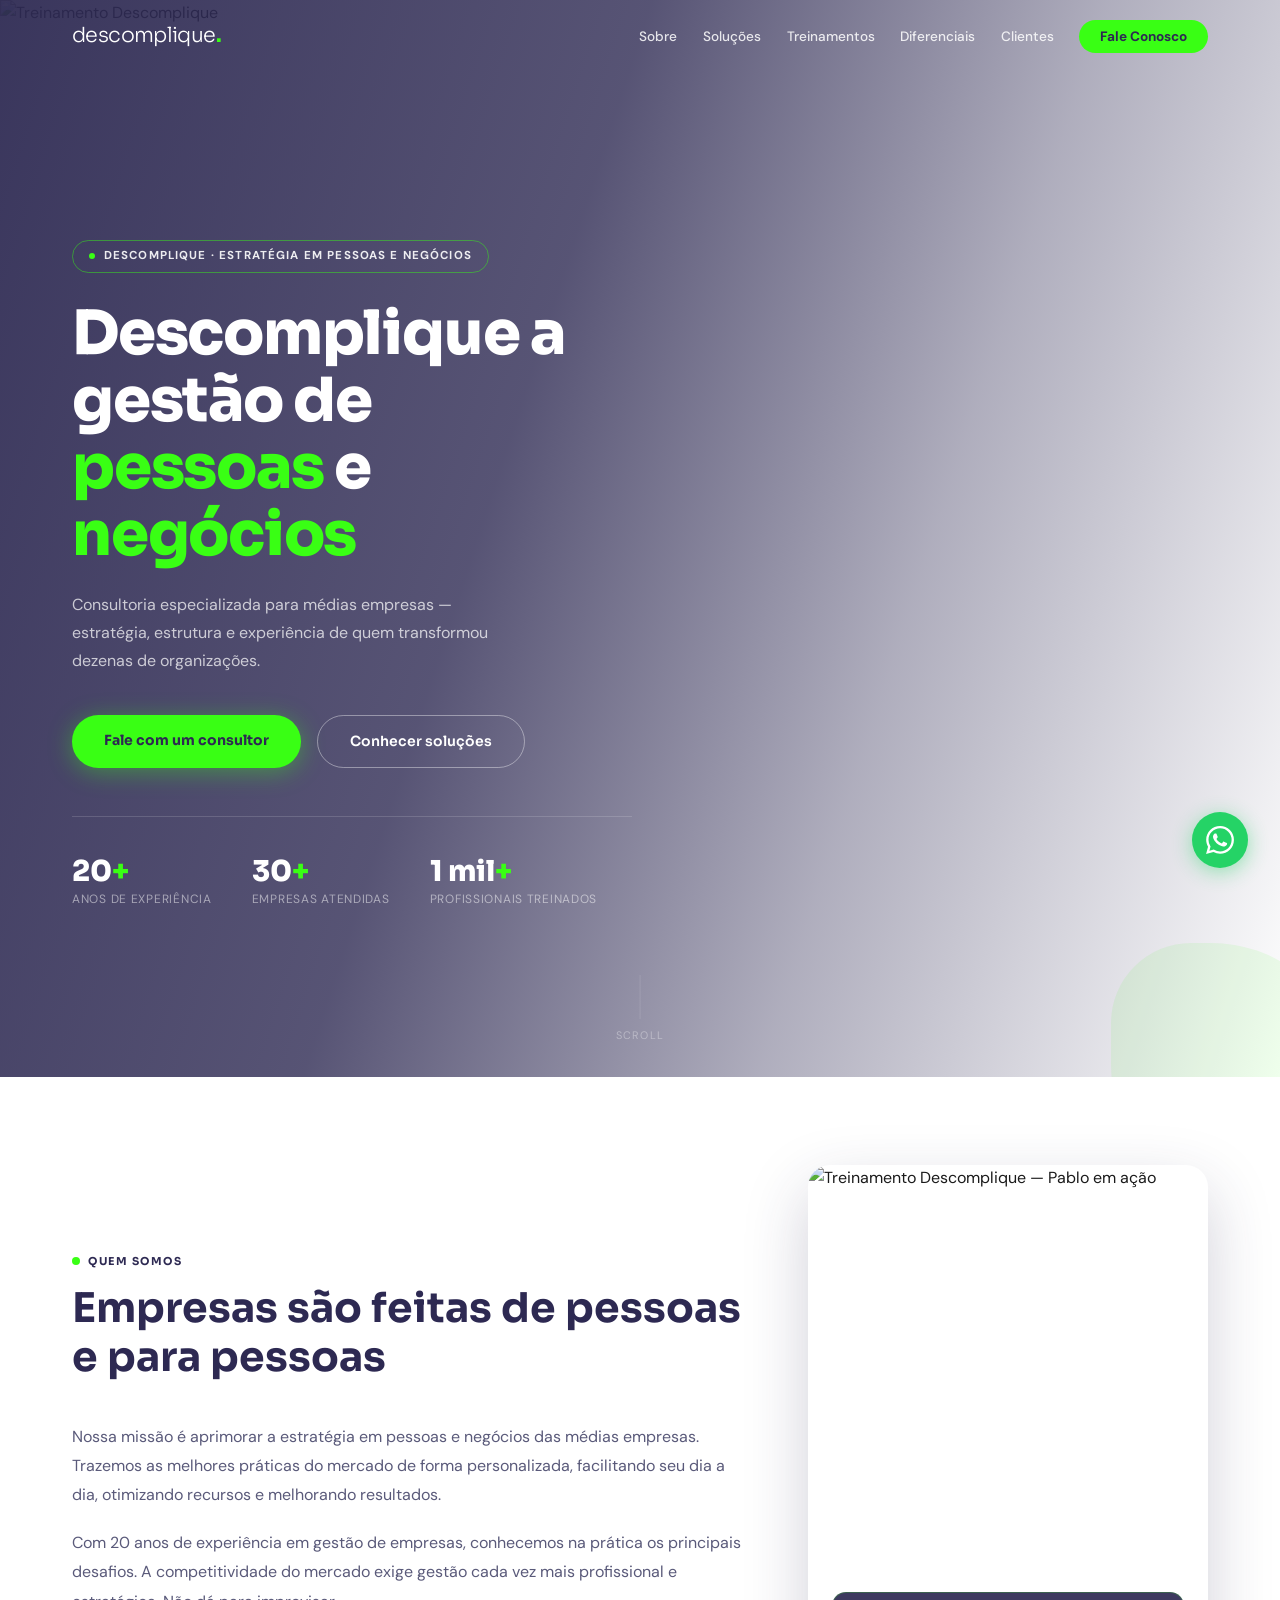
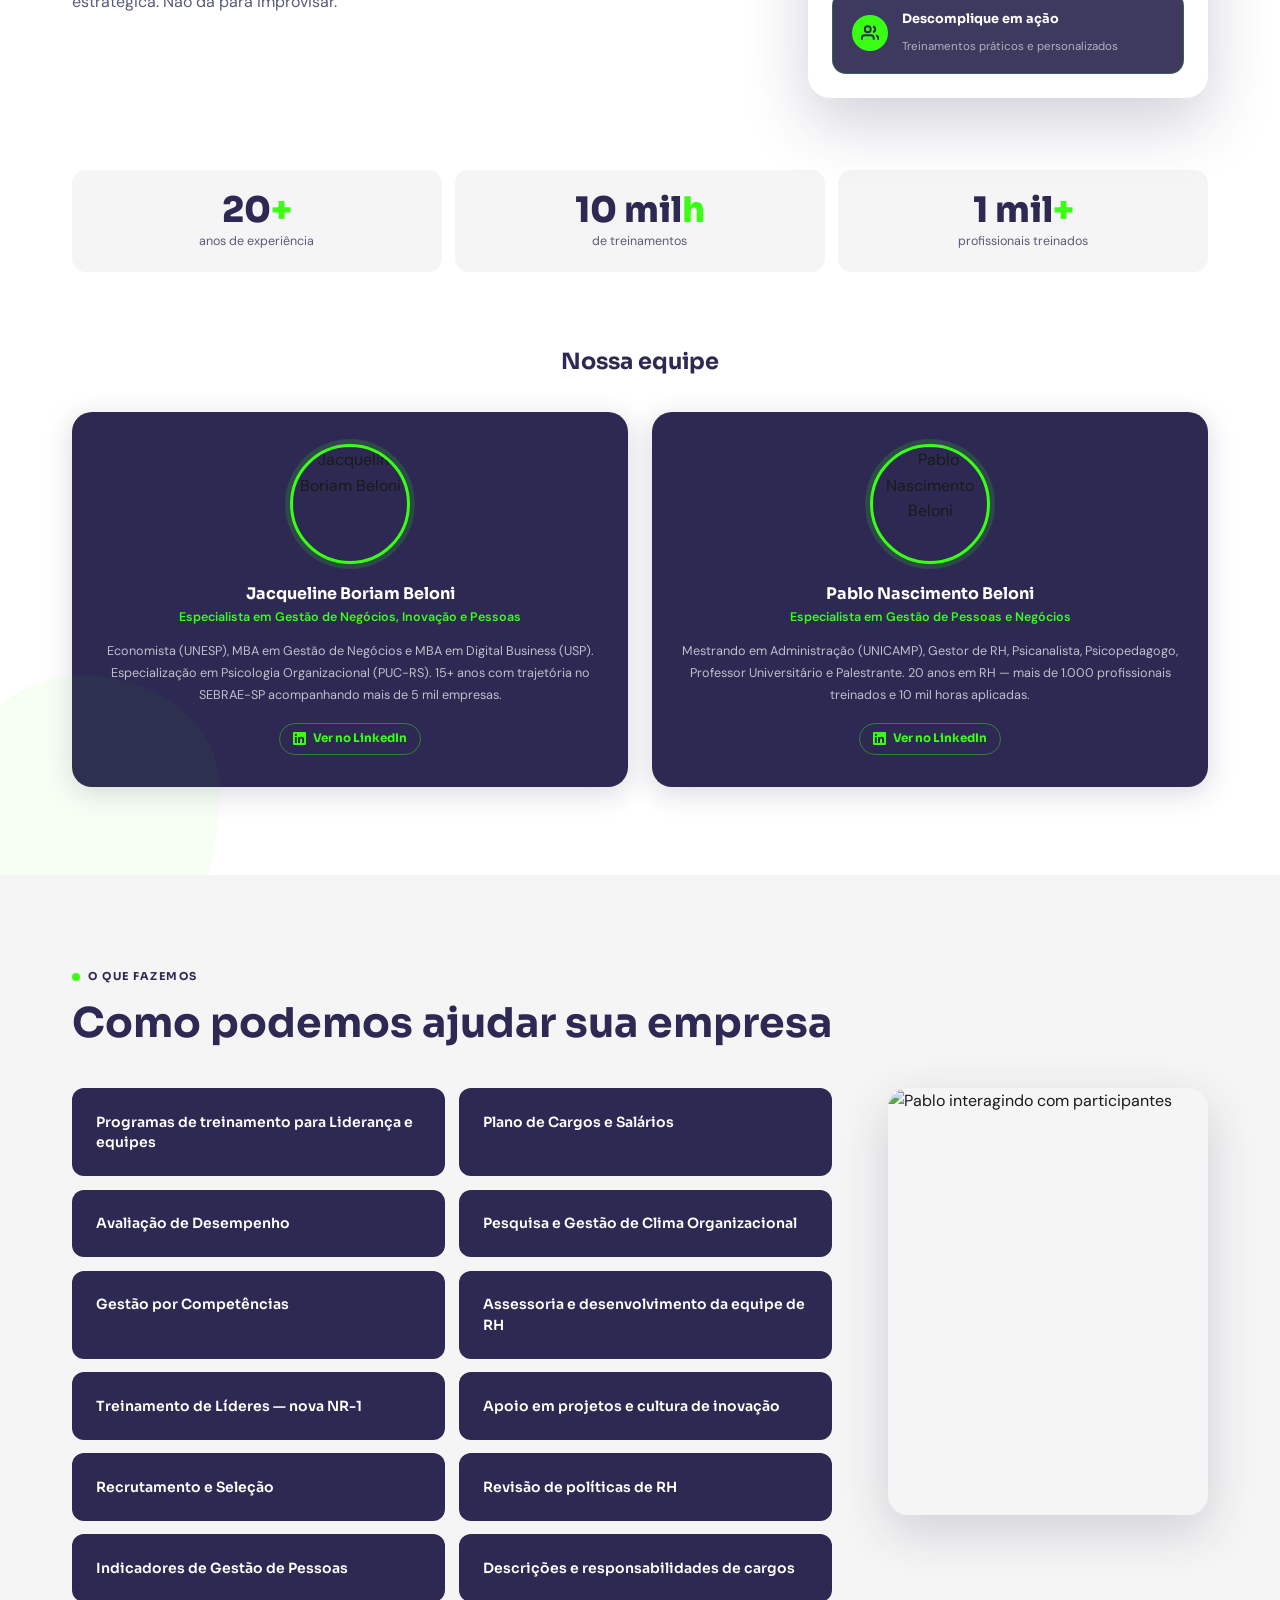
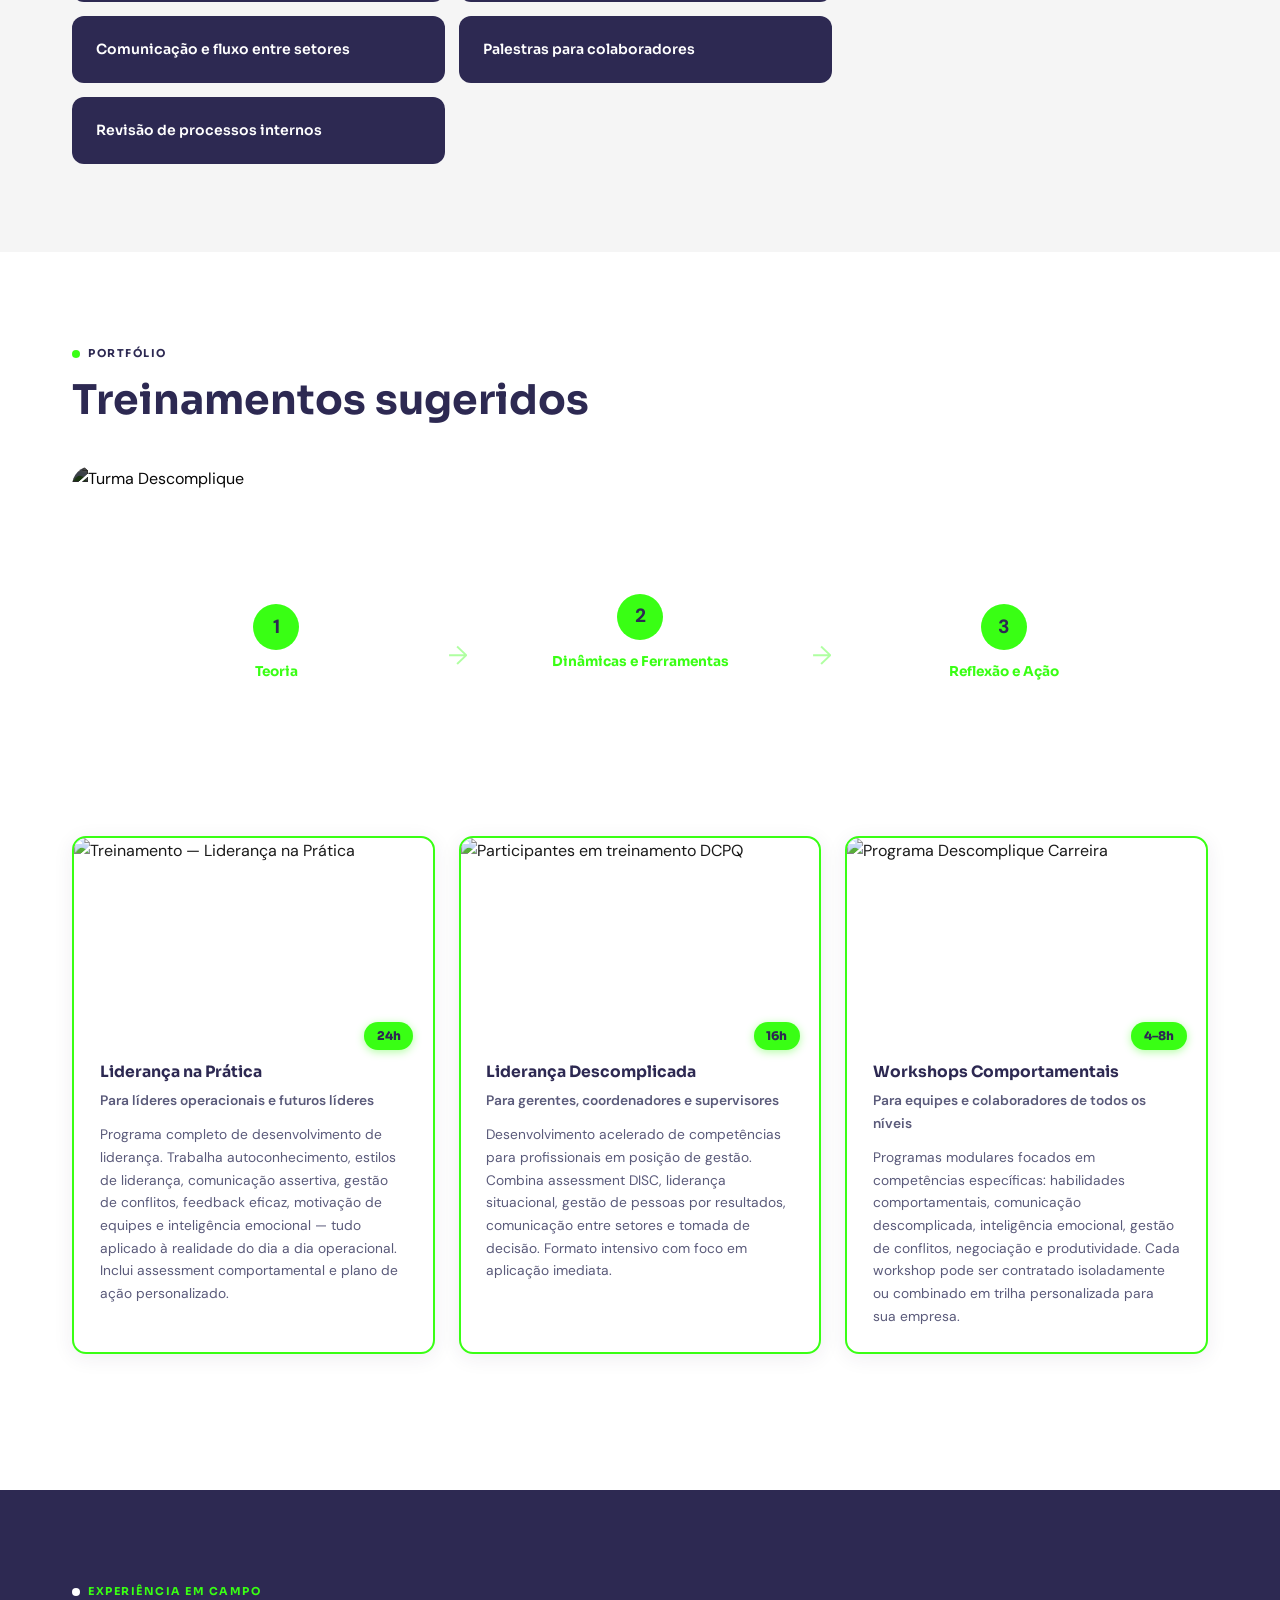
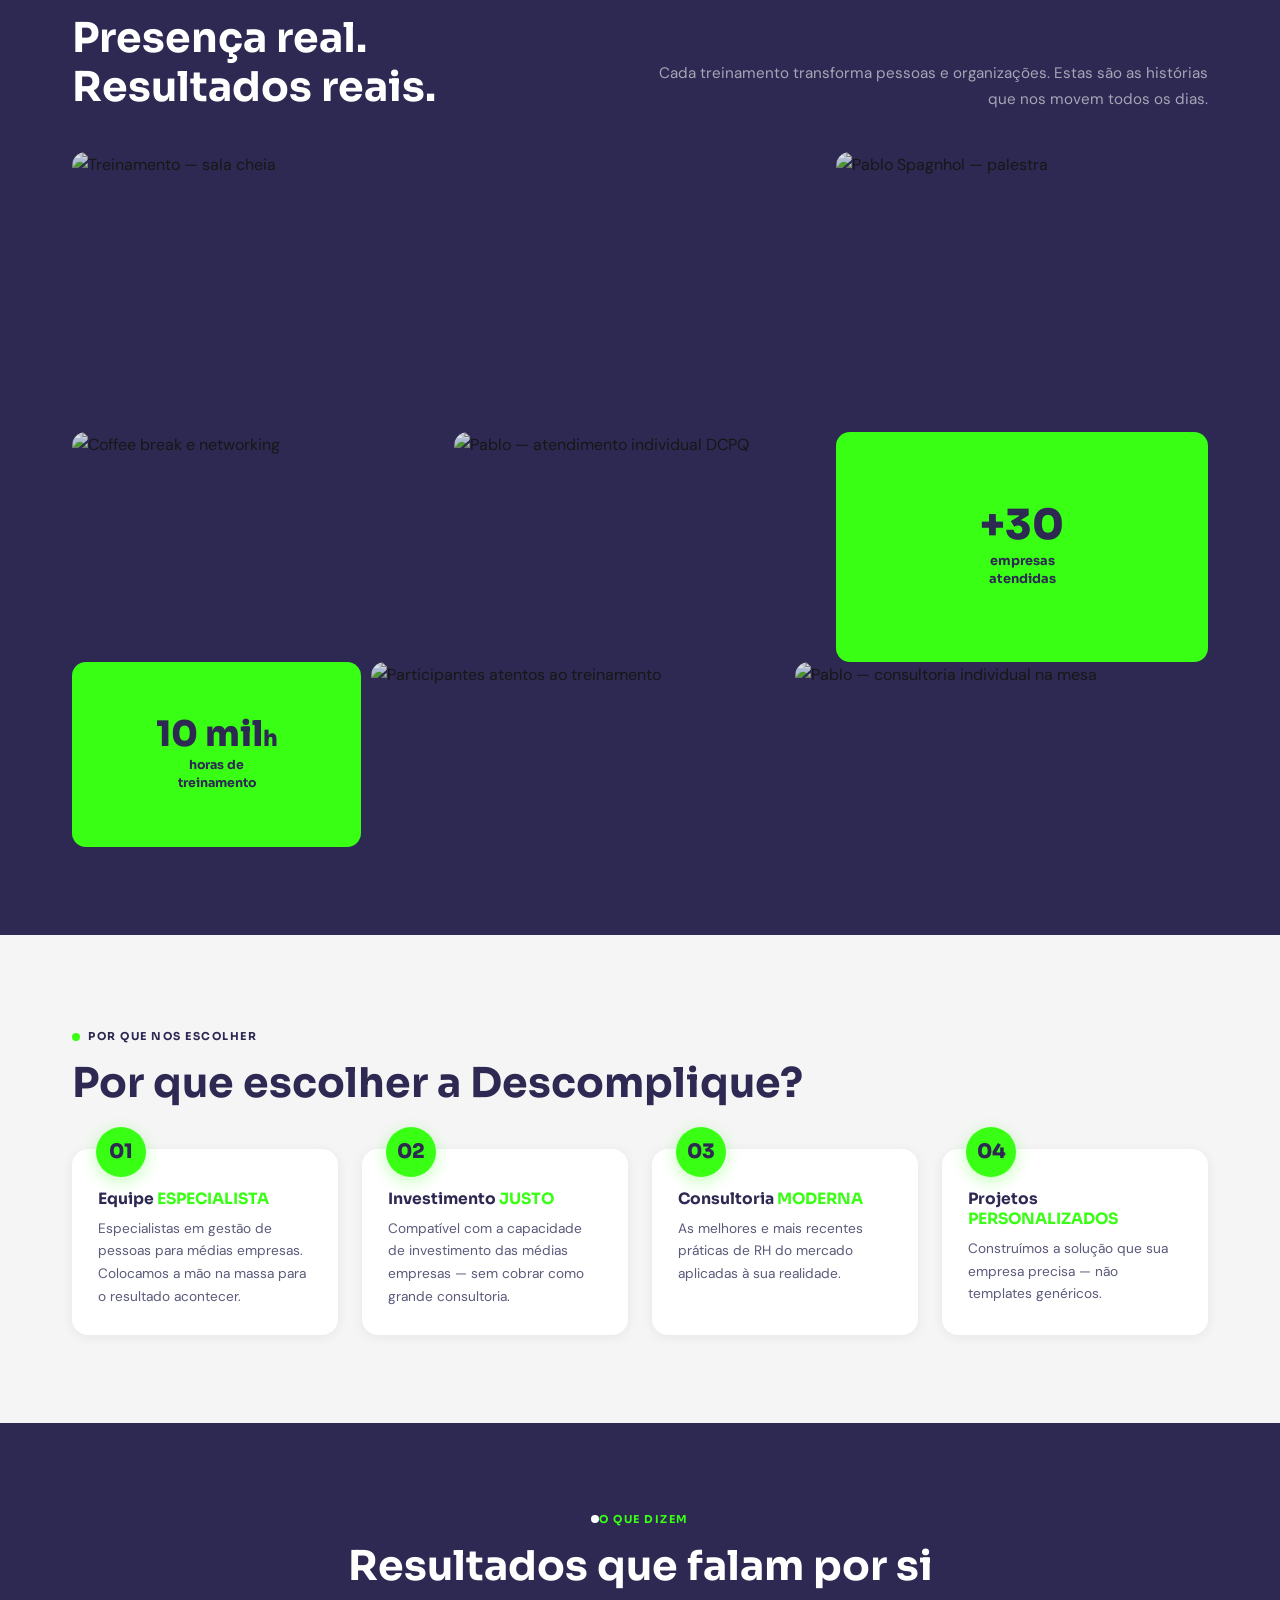
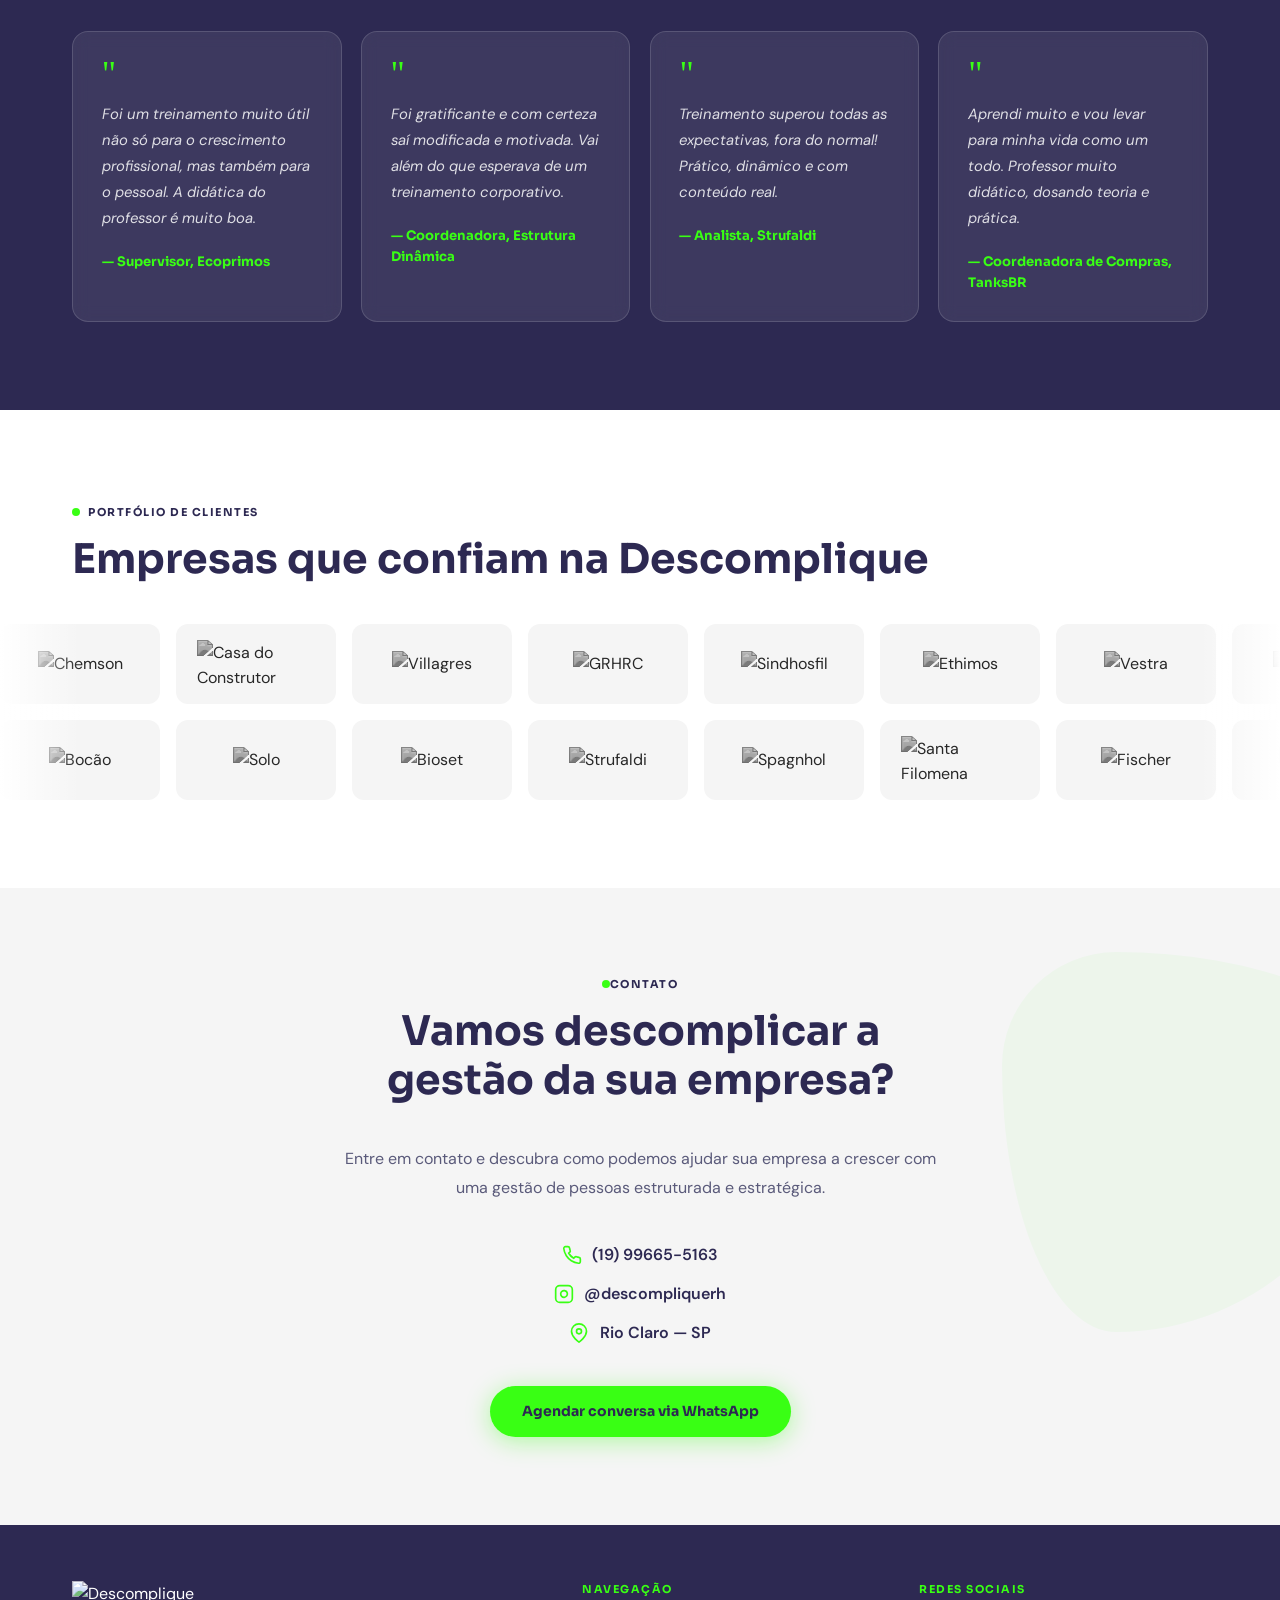
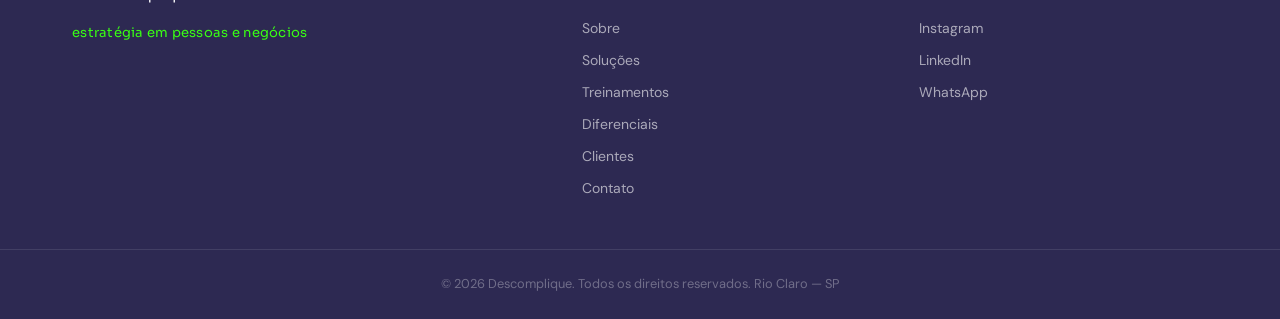
==== commit 8b71906e: "Add files via upload" ====
--- a/index.html
+++ b/index.html
@@ -3,848 +3,647 @@
 <head>
 <meta charset="UTF-8">
 <meta name="viewport" content="width=device-width, initial-scale=1.0">
-<meta name="description" content="Consultoria especializada em RH para pequenas e médias empresas em Rio Claro e região. Treinamentos, plano de cargos, avaliação de desempenho. 20 anos de experiência.">
-<meta name="keywords" content="consultoria rh rio claro, gestão de pessoas, treinamento liderança, plano de cargos e salários, consultoria empresarial rio claro">
-<title>Descomplique — Consultoria em Gestão de Pessoas e Negócios | Rio Claro</title>
-
+<title>Descomplique — Consultoria em Gestão de Pessoas e Negócios</title>
 <link rel="preconnect" href="https://fonts.googleapis.com">
-<link rel="preconnect" href="https://fonts.gstatic.com" crossorigin>
 <link href="https://fonts.googleapis.com/css2?family=Sora:wght@300;400;600;700;800&family=DM+Sans:wght@400;500;700&display=swap" rel="stylesheet">
-
-<script type="application/ld+json">
-{
-  "@context": "https://schema.org",
-  "@type": "ProfessionalService",
-  "name": "Descomplique - Estratégia em Pessoas e Negócios",
-  "description": "Consultoria especializada em gestão de pessoas e negócios para pequenas e médias empresas",
-  "url": "https://descomplique.com.br",
-  "telephone": "+55-19-99665-5163",
-  "address": {
-    "@type": "PostalAddress",
-    "addressLocality": "Rio Claro",
-    "addressRegion": "SP",
-    "addressCountry": "BR"
-  },
-  "sameAs": ["https://www.instagram.com/descompliquerh"]
-}
-</script>
-
 <style>
-/* ============================================================
-   DESCOMPLIQUE v2 — IDENTIDADE VISUAL COMPLETA
-   ============================================================ */
-:root {
-  --p: #2D2952;
-  --a: #39FF14;
-  --w: #fff;
-  --g: #F5F5F5;
-  --gm: #E0E0E0;
-  --tl: #666666;
-  --fd: 'Sora', sans-serif;
-  --fb: 'DM Sans', sans-serif;
-  --sh-sm: 0 2px 8px rgba(45,41,82,.08);
-  --sh-md: 0 4px 16px rgba(45,41,82,.12);
-  --sh-lg: 0 8px 32px rgba(45,41,82,.16);
-  --r-sm: 8px;
-  --r-md: 16px;
-  --r-lg: 24px;
-  --r-full: 9999px;
-  --tr: .3s ease;
-}
-
 *{margin:0;padding:0;box-sizing:border-box;}
+:root{
+  --p:#2D2952;--a:#39FF14;--w:#fff;--g:#F5F5F5;--gm:#E2E2E2;
+  --tl:#5a5a7a;--fd:'Sora',sans-serif;--fb:'DM Sans',sans-serif;
+}
 html{scroll-behavior:smooth;}
 body{font-family:var(--fb);color:#1a1a1a;overflow-x:hidden;background:#fff;line-height:1.6;}
-a{text-decoration:none;color:inherit;}
-ul{list-style:none;}
-img{max-width:100%;display:block;}
-
+a{text-decoration:none;color:inherit;}ul{list-style:none;}img{max-width:100%;display:block;}
 .wrap{max-width:1200px;margin:0 auto;padding:0 2rem;}
-.stit{font-family:var(--fd);font-size:clamp(2rem,5vw,3.2rem);font-weight:700;color:var(--p);margin-bottom:3rem;line-height:1.15;}
-.stag{display:inline-block;font-size:.72rem;font-weight:700;letter-spacing:.12em;text-transform:uppercase;color:var(--a);background:rgba(57,255,20,.1);padding:.35rem 1rem;border-radius:var(--r-full);margin-bottom:1rem;}
-
-/* ============================================================
-   BOTÕES
-   ============================================================ */
-.btn{display:inline-block;padding:.9rem 2rem;font-family:var(--fd);font-weight:700;font-size:.9rem;border-radius:var(--r-full);transition:all var(--tr);cursor:pointer;border:2px solid transparent;text-align:center;white-space:nowrap;}
-.btn-primary{background:var(--a);color:var(--p);box-shadow:0 4px 20px rgba(57,255,20,.32);}
-.btn-primary:hover{transform:translateY(-2px);box-shadow:0 8px 32px rgba(57,255,20,.48);}
-.btn-secondary{background:transparent;color:#fff;border-color:rgba(255,255,255,.5);}
-.btn-secondary:hover{background:rgba(255,255,255,.12);border-color:#fff;}
-.btn-outline{background:transparent;color:var(--p);border-color:var(--p);}
-.btn-outline:hover{background:var(--p);color:#fff;}
-.btn-lg{padding:1.1rem 2.5rem;font-size:1rem;}
-
-/* ============================================================
-   NAV
-   ============================================================ */
+
+/* NAV */
 .nav{position:fixed;top:0;left:0;right:0;z-index:1000;transition:all .4s;}
-.nav.solid{background:rgba(255,255,255,.97);backdrop-filter:blur(16px);box-shadow:0 1px 0 rgba(45,41,82,.08);}
-.nav-inner{display:flex;align-items:center;justify-content:space-between;height:72px;max-width:1200px;margin:0 auto;padding:0 2rem;}
-.logo{font-family:var(--fd);font-size:1.35rem;font-weight:300;letter-spacing:-.03em;}
-.logo-text{color:#fff;transition:color .4s;}
-.logo-dot{color:var(--a);font-weight:700;}
-.nav.solid .logo-text{color:var(--p);}
+.nav.solid{background:rgba(255,255,255,.97);backdrop-filter:blur(16px);box-shadow:0 1px 0 rgba(45,41,82,.07);}
+.nav-inner{display:flex;align-items:center;justify-content:space-between;height:72px;}
+.logo-nav{font-family:var(--fd);font-size:1.3rem;font-weight:300;letter-spacing:-.03em;}
+.logo-nav .lw{color:#fff;transition:color .4s;}.logo-nav .ld{color:var(--a);font-weight:700;}
+.nav.solid .logo-nav .lw{color:var(--p);}
 .nl{display:flex;gap:1.6rem;align-items:center;}
 .nl a{font-size:.85rem;font-weight:500;color:rgba(255,255,255,.85);transition:color .2s;white-space:nowrap;}
 .nav.solid .nl a{color:var(--p);opacity:.75;}
 .nl a:hover{color:var(--a)!important;opacity:1!important;}
-.nl .ncta{background:var(--a)!important;color:var(--p)!important;opacity:1!important;padding:.5rem 1.3rem;border-radius:var(--r-full);font-weight:700!important;}
-.nl .ncta:hover{transform:translateY(-2px);}
+.ncta{background:var(--a)!important;color:var(--p)!important;opacity:1!important;padding:.5rem 1.3rem;border-radius:999px;font-weight:700!important;}
 .ntog{display:none;flex-direction:column;gap:5px;background:none;border:none;cursor:pointer;padding:.3rem;}
 .ntog span{width:24px;height:2px;background:#fff;border-radius:2px;display:block;transition:.3s;}
 .nav.solid .ntog span{background:var(--p);}
-@media(max-width:900px){
-  .nl{position:fixed;top:72px;left:0;right:0;background:#fff;flex-direction:column;padding:1.5rem 2rem;box-shadow:var(--sh-lg);transform:translateY(-120%);opacity:0;transition:all .35s;gap:1rem;}
-  .nl.open{transform:translateY(0);opacity:1;}
-  .nl a{color:var(--p)!important;opacity:.8!important;}
+
+/* HERO */
+.hero{min-height:100vh;position:relative;display:flex;align-items:center;overflow:hidden;}
+.hvid{position:absolute;inset:0;}
+.hvid video,.hvid img.fb{width:100%;height:100%;object-fit:cover;position:absolute;inset:0;}
+.hov{position:absolute;inset:0;background:linear-gradient(108deg,rgba(45,41,82,.94) 0%,rgba(45,41,82,.8) 40%,rgba(45,41,82,.38) 68%,transparent 100%);}
+.hblob{position:absolute;bottom:-8%;right:-4%;width:220px;height:220px;background:var(--a);opacity:.08;border-radius:40% 60% 70% 30%/40% 50% 60% 50%;animation:morph 22s infinite;pointer-events:none;z-index:1;}
+@keyframes morph{0%,100%{border-radius:40% 60% 70% 30%/40% 50% 60% 50%;}50%{border-radius:60% 40% 30% 70%/60% 30% 70% 40%;}}
+.hcont{position:relative;z-index:2;width:100%;padding-top:72px;}
+.hinn{max-width:560px;padding:5rem 0;}
+.htag{display:inline-flex;align-items:center;gap:.55rem;border:1px solid rgba(57,255,20,.45);color:rgba(255,255,255,.9);font-size:.72rem;font-weight:700;letter-spacing:.1em;text-transform:uppercase;padding:.38rem 1rem;border-radius:999px;margin-bottom:1.8rem;}
+.htag-d{width:6px;height:6px;border-radius:50%;background:var(--a);animation:blink 2s infinite;flex-shrink:0;}
+@keyframes blink{0%,100%{opacity:1;}50%{opacity:.2;}}
+.hh1{font-family:var(--fd);font-size:clamp(2.3rem,4.8vw,3.8rem);font-weight:800;color:#fff;line-height:1.1;margin-bottom:1.4rem;letter-spacing:-.02em;}
+.hh1 em{font-style:normal;color:var(--a);}
+.hsub{font-size:1rem;color:rgba(255,255,255,.72);line-height:1.75;margin-bottom:2.5rem;max-width:460px;}
+.hctas{display:flex;gap:1rem;flex-wrap:wrap;margin-bottom:3rem;}
+.btnG{background:var(--a);color:var(--p);font-family:var(--fd);font-weight:700;font-size:.875rem;padding:.88rem 2rem;border-radius:999px;transition:all .3s;box-shadow:0 4px 24px rgba(57,255,20,.38);display:inline-block;white-space:nowrap;}
+.btnG:hover{transform:translateY(-2px);box-shadow:0 8px 32px rgba(57,255,20,.55);}
+.btnGh{color:#fff;font-family:var(--fd);font-weight:600;font-size:.875rem;padding:.88rem 2rem;border-radius:999px;border:1.5px solid rgba(255,255,255,.4);transition:all .3s;display:inline-block;white-space:nowrap;}
+.btnGh:hover{border-color:#fff;background:rgba(255,255,255,.12);}
+.hst{display:flex;gap:2.5rem;padding-top:2.5rem;border-top:1px solid rgba(255,255,255,.15);flex-wrap:wrap;}
+.hst .n{font-family:var(--fd);font-size:1.8rem;font-weight:800;color:#fff;line-height:1;}
+.hst .n em{font-style:normal;color:var(--a);}
+.hst .l{font-size:.75rem;color:rgba(255,255,255,.5);margin-top:.25rem;text-transform:uppercase;letter-spacing:.06em;}
+.scroll-h{position:absolute;bottom:2rem;left:50%;transform:translateX(-50%);z-index:3;display:flex;flex-direction:column;align-items:center;gap:.5rem;color:rgba(255,255,255,.35);font-size:.68rem;letter-spacing:.12em;text-transform:uppercase;}
+.sln{width:1px;height:44px;background:rgba(255,255,255,.12);position:relative;overflow:hidden;}
+.sln::after{content:'';position:absolute;top:-44px;left:0;width:100%;height:44px;background:var(--a);animation:sd 2.2s infinite ease-in;}
+@keyframes sd{0%{top:-44px;}100%{top:100%;}}
+
+/* SHARED */
+.stag{
+  font-family:var(--fd);font-size:.68rem;font-weight:700;
+  letter-spacing:.14em;text-transform:uppercase;
+  color:var(--p);margin-bottom:.85rem;display:inline-flex;
+  align-items:center;gap:.5rem;
+}
+.stag::before{
+  content:'';display:inline-block;width:8px;height:8px;
+  border-radius:50%;background:var(--a);flex-shrink:0;
+}
+/* stag on dark backgrounds stays white/green */
+.fotos .stag,.depoimentos .stag{color:var(--a);}
+.fotos .stag::before,.depoimentos .stag::before{background:#fff;}
+/* inline stag (centered) */
+span.stag{display:inline-flex;}
+.stit{font-family:var(--fd);font-size:clamp(1.85rem,3.2vw,2.7rem);font-weight:700;color:var(--p);line-height:1.2;margin-bottom:2.5rem;}
+.stit-w{color:#fff;}
+section{padding:5.5rem 0;}
+
+/* SOBRE */
+.sobre{background:#fff;position:relative;overflow:hidden;}
+.s-blob{position:absolute;bottom:-80px;left:-60px;width:280px;height:280px;background:var(--a);opacity:.04;border-radius:50% 50% 30% 70%/60% 40% 60% 40%;pointer-events:none;}
+.sobre-intro{display:grid;grid-template-columns:1fr 400px;gap:4rem;align-items:center;margin-bottom:4.5rem;}
+.stxt p{font-size:1rem;color:var(--tl);line-height:1.82;margin-bottom:1.2rem;}
+.stxt p:last-child{margin-bottom:0;}
+.team-photo-wrap{position:relative;}
+.team-photo-frame{border-radius:22px;overflow:hidden;aspect-ratio:3/4;box-shadow:0 24px 64px rgba(45,41,82,.22);position:relative;}
+.team-photo-frame img{width:100%;height:100%;object-fit:cover;object-position:top center;transition:transform .6s;}
+.team-photo-frame:hover img{transform:scale(1.03);}
+.team-badge{position:absolute;bottom:1.5rem;left:1.5rem;right:1.5rem;background:rgba(45,41,82,.92);backdrop-filter:blur(12px);border-radius:14px;padding:1rem 1.2rem;display:flex;align-items:center;gap:.85rem;border:1px solid rgba(57,255,20,.2);}
+.tb-icon{width:36px;height:36px;border-radius:50%;background:var(--a);display:flex;align-items:center;justify-content:center;flex-shrink:0;}
+.tb-text p{font-family:var(--fd);font-size:.8rem;font-weight:700;color:#fff;margin-bottom:.1rem;}
+.tb-text span{font-size:.72rem;color:rgba(255,255,255,.6);}
+.team-dot{position:absolute;top:-20px;right:-20px;width:70px;height:70px;border-radius:50%;background:var(--a);opacity:.15;z-index:-1;}
+.s-kpis{display:grid;grid-template-columns:repeat(3,1fr);gap:.85rem;margin-bottom:4.5rem;}
+.kpi{background:var(--g);padding:1.4rem 1.5rem;border-radius:14px;text-align:center;transition:all .3s;}
+.kpi:hover{background:#fff;box-shadow:0 8px 24px rgba(45,41,82,.1);transform:translateY(-3px);}
+.kpi .n{font-family:var(--fd);font-size:2.2rem;font-weight:800;color:var(--p);line-height:1;}
+.kpi .n span{color:var(--a);}.kpi .l{font-size:.78rem;color:var(--tl);margin-top:.3rem;line-height:1.4;}
+.cons-title{font-family:var(--fd);font-size:1.4rem;font-weight:700;color:var(--p);margin-bottom:2rem;text-align:center;}
+.cg{display:grid;grid-template-columns:1fr 1fr;gap:1.5rem;}
+.cc{background:var(--p);border-radius:20px;overflow:hidden;padding:2rem 1.75rem;display:flex;flex-direction:column;align-items:center;text-align:center;transition:transform .3s,box-shadow .3s;box-shadow:0 6px 28px rgba(45,41,82,.18);}
+.cc:hover{transform:translateY(-5px);box-shadow:0 16px 48px rgba(45,41,82,.26);}
+.cp{width:120px;height:120px;border-radius:50%;overflow:hidden;flex-shrink:0;border:3px solid var(--a);box-shadow:0 0 0 5px rgba(57,255,20,.15);margin-bottom:1.25rem;}
+.cp img{width:100%;height:100%;object-fit:cover;object-position:top center;}
+.cc h3{font-family:var(--fd);font-size:1rem;font-weight:700;color:#fff;margin-bottom:.25rem;line-height:1.3;}
+.cc .role{color:var(--a);font-weight:600;font-size:.78rem;margin-bottom:.85rem;line-height:1.4;display:block;}
+.cc .bio{font-size:.79rem;color:rgba(255,255,255,.7);line-height:1.72;margin-bottom:1.1rem;}
+.cc .li{display:inline-flex;align-items:center;gap:.4rem;font-family:var(--fd);font-size:.74rem;font-weight:700;color:var(--a);border:1.5px solid rgba(57,255,20,.4);padding:.35rem .85rem;border-radius:999px;transition:all .25s;}
+.cc .li:hover{background:var(--a);color:var(--p);}
+
+/* SOLUÇÕES */
+.solucoes{background:var(--g);}
+.sol-layout{display:grid;grid-template-columns:1fr 320px;gap:3.5rem;align-items:start;}
+.sol-grid{display:grid;grid-template-columns:1fr 1fr;gap:.85rem;}
+.sc{background:#fff;padding:1.35rem 1.4rem;border-radius:12px;border:2px solid transparent;transition:all .25s;}
+.sc:hover{border-color:var(--a);transform:translateY(-3px);box-shadow:0 8px 28px rgba(45,41,82,.1);}
+.sc.dest{background:var(--p);}
+.sc.dest h3{color:#fff;}
+.sbadge{display:inline-block;background:var(--a);color:var(--p);font-size:.6rem;font-weight:800;padding:.2rem .65rem;border-radius:999px;margin-bottom:.65rem;text-transform:uppercase;letter-spacing:.08em;}
+.sc h3{font-family:var(--fd);font-size:.875rem;font-weight:600;line-height:1.45;color:var(--p);}
+.sol-photo{position:sticky;top:100px;}
+.sol-photo-inner{border-radius:20px;overflow:hidden;aspect-ratio:3/4;box-shadow:0 16px 48px rgba(45,41,82,.18);}
+.sol-photo-inner img{width:100%;height:100%;object-fit:cover;}
+.sol-photo-caption{margin-top:1rem;font-family:var(--fd);font-size:.8rem;font-weight:600;color:var(--p);text-align:center;opacity:.75;}
+.sol-photo-caption em{color:var(--p);font-style:normal;font-weight:800;}
+
+/* TREINAMENTOS */
+.treinamentos{background:#fff;}
+/* Metodologia: foto da turma como bg escurecido */
+.tmeth{border-radius:20px;margin-bottom:3.5rem;overflow:hidden;position:relative;min-height:260px;display:flex;align-items:center;}
+.tmeth-bg{position:absolute;inset:0;}
+.tmeth-bg img{width:100%;height:100%;object-fit:cover;object-position:center 40%;filter:brightness(.3);}
+.tmeth-content{position:relative;z-index:1;padding:3rem;width:100%;}
+.tmeth h3{font-family:var(--fd);font-size:1.1rem;font-weight:700;color:#fff;text-align:center;margin-bottom:2.5rem;}
+.msteps{display:flex;align-items:center;justify-content:center;gap:1rem;flex-wrap:wrap;}
+.ms{flex:1;min-width:160px;text-align:center;padding:.75rem;}
+.msn{width:46px;height:46px;background:var(--a);color:var(--p);border-radius:50%;display:flex;align-items:center;justify-content:center;font-size:1.2rem;font-weight:800;margin:0 auto .7rem;}
+.ms h4{font-family:var(--fd);color:var(--a);font-size:.85rem;font-weight:700;margin-bottom:.4rem;}
+.ms p{font-size:.8rem;color:rgba(255,255,255,.7);line-height:1.6;}
+.marr{font-size:1.6rem;color:var(--a);opacity:.4;}
+/* Cards com foto de header (cenas de treinamento, não de Pablo solo) */
+.tcards{display:grid;grid-template-columns:repeat(3,1fr);gap:1.5rem;margin-bottom:3rem;}
+.tc{background:#fff;border-radius:14px;overflow:hidden;box-shadow:0 4px 20px rgba(45,41,82,.08);border:2px solid var(--a);transition:all .3s;}
+.tc:hover{transform:translateY(-5px);box-shadow:0 12px 36px rgba(45,41,82,.14);}
+.tc-img{height:200px;overflow:hidden;position:relative;}
+.tc-img img{width:100%;height:100%;object-fit:cover;transition:transform .5s;}
+.tc:hover .tc-img img{transform:scale(1.05);}
+.tc-body{padding:1.5rem 1.6rem;position:relative;}
+.tcd{position:absolute;top:-16px;right:1.2rem;background:var(--a);color:var(--p);font-family:var(--fd);font-size:.75rem;font-weight:800;padding:.28rem .8rem;border-radius:999px;box-shadow:0 2px 8px rgba(57,255,20,.4);}
+.tc h3{font-family:var(--fd);font-size:.975rem;font-weight:700;color:var(--p);margin-bottom:.45rem;line-height:1.3;}
+.tcpub{color:var(--a);font-weight:600;font-size:.79rem;margin-bottom:.7rem;}
+.tc p{font-size:.86rem;color:var(--tl);line-height:1.65;}
+/* Workshops — SEM FOTO: grid de cards com ícone e cor */
+.wksec{margin-top:0;}
+.wksec-header{text-align:center;margin-bottom:2rem;}
+.wksec-header h3{font-family:var(--fd);font-size:1.15rem;font-weight:700;color:var(--p);margin-bottom:.5rem;}
+.wksec-header p{font-size:.9rem;color:var(--tl);}
+.wkgrid{display:grid;grid-template-columns:repeat(3,1fr);gap:1rem;}
+.wki{
+  background:var(--g);padding:1.4rem 1.5rem;border-radius:14px;
+  display:flex;align-items:center;gap:1rem;
+  border:2px solid transparent;transition:all .25s;
+}
+.wki:hover{border-color:var(--a);background:#fff;transform:translateY(-3px);box-shadow:0 6px 20px rgba(45,41,82,.08);}
+.wki-icon{
+  width:40px;height:40px;border-radius:10px;background:var(--p);
+  display:flex;align-items:center;justify-content:center;flex-shrink:0;
+}
+.wki-icon svg{color:var(--a);}
+.wki-text{font-family:var(--fd);font-size:.875rem;font-weight:600;color:var(--p);line-height:1.35;}
+.wki-text small{display:block;font-family:var(--fb);font-size:.72rem;font-weight:400;color:var(--tl);margin-top:.15rem;}
+
+/* GALERIA */
+.fotos{background:var(--p);padding:5.5rem 0;}
+.fhead{display:grid;grid-template-columns:1fr 1fr;gap:2rem;align-items:end;margin-bottom:2.5rem;}
+.fdesc{color:rgba(255,255,255,.58);font-size:.95rem;line-height:1.72;text-align:right;}
+.fg{border-radius:14px;overflow:hidden;position:relative;cursor:default;}
+.fg img{width:100%;height:100%;object-fit:cover;transition:transform .55s ease,filter .4s;filter:brightness(.87);}
+.fg:hover img{transform:scale(1.05);filter:brightness(1);}
+.fc{position:absolute;bottom:0;left:0;right:0;padding:.9rem 1rem .7rem;background:linear-gradient(to top,rgba(45,41,82,.82),transparent);color:#fff;font-size:.76rem;font-weight:500;opacity:0;transition:opacity .3s;}
+.fg:hover .fc{opacity:1;}
+.bento-main{display:grid;grid-template-columns:1fr 1fr 1fr;grid-template-rows:270px 220px;gap:10px;margin-bottom:10px;}
+.bento-main .fg-wide{grid-column:1/3;}
+.bento-strip{display:grid;grid-template-columns:0.7fr 1fr 1fr;gap:10px;}
+.bento-strip .fg{height:185px;}
+.f-acc{background:var(--a);border-radius:14px;display:flex;flex-direction:column;align-items:center;justify-content:center;gap:.4rem;padding:1.5rem;}
+.f-acc .fn{font-family:var(--fd);font-size:2.6rem;font-weight:800;color:var(--p);line-height:1;}
+.f-acc .ft{font-family:var(--fd);font-size:.8rem;font-weight:700;color:var(--p);text-align:center;line-height:1.4;}
+
+/* DIFERENCIAIS */
+.diferenciais{background:var(--g);}
+.dg{display:grid;grid-template-columns:repeat(4,1fr);gap:1.5rem;margin-top:.5rem;}
+.dc{background:#fff;padding:2.5rem 1.6rem 1.75rem;border-radius:16px;box-shadow:0 2px 12px rgba(45,41,82,.07);position:relative;transition:all .3s;}
+.dc:hover{transform:translateY(-5px);box-shadow:0 12px 36px rgba(45,41,82,.12);}
+.dn{position:absolute;top:-22px;left:1.5rem;width:50px;height:50px;background:var(--a);color:var(--p);border-radius:50%;display:flex;align-items:center;justify-content:center;font-family:var(--fd);font-size:1.25rem;font-weight:800;box-shadow:0 4px 16px rgba(57,255,20,.3);}
+.dc h3{font-family:var(--fd);font-size:.975rem;font-weight:700;color:var(--p);margin-bottom:.5rem;line-height:1.3;}
+.dc h3 em{font-style:normal;color:var(--a);}.dc p{font-size:.855rem;color:var(--tl);line-height:1.65;}
+
+/* DEPOIMENTOS */
+.depoimentos{background:var(--p);}
+.depg{display:grid;grid-template-columns:repeat(auto-fit,minmax(255px,1fr));gap:1.2rem;}
+.dep{background:rgba(255,255,255,.08);backdrop-filter:blur(8px);border:1px solid rgba(255,255,255,.14);padding:1.8rem;border-radius:16px;transition:all .3s;}
+.dep:hover{background:rgba(255,255,255,.13);transform:translateY(-4px);}
+.dq{font-size:2.2rem;color:var(--a);line-height:.8;margin-bottom:.75rem;font-family:Georgia,serif;}
+.dt{font-size:.925rem;color:rgba(255,255,255,.84);line-height:1.76;margin-bottom:1.2rem;font-style:italic;}
+.da{color:var(--a);font-weight:700;font-size:.82rem;font-family:var(--fd);}
+
+/* CLIENTES */
+.clientes{background:#fff;}
+.cl-track{display:flex;gap:1rem;animation:marquee 38s linear infinite;width:max-content;}
+.cl-track:hover{animation-play-state:paused;}
+.cl-track-2{animation-direction:reverse;margin-top:1rem;animation-duration:44s;}
+.cl-item{flex-shrink:0;width:160px;height:80px;background:var(--g);border:1.5px solid transparent;border-radius:12px;display:flex;align-items:center;justify-content:center;padding:.75rem 1rem;transition:all .3s;}
+.cl-item:hover{background:#fff;border-color:rgba(57,255,20,.45);box-shadow:0 6px 20px rgba(45,41,82,.1);transform:translateY(-3px);}
+.cl-item img{max-width:118px;max-height:48px;width:auto;height:auto;object-fit:contain;filter:grayscale(100%) contrast(.8) brightness(.85);transition:filter .3s;display:block;margin:0 auto;}
+.cl-item:hover img{filter:grayscale(0%) contrast(1) brightness(1);}
+@keyframes marquee{0%{transform:translateX(0);}100%{transform:translateX(-50%);}}
+.clientes-inner{overflow:hidden;position:relative;}
+.clientes-inner::before,.clientes-inner::after{content:'';position:absolute;top:0;bottom:0;width:80px;z-index:2;pointer-events:none;}
+.clientes-inner::before{left:0;background:linear-gradient(to right,#fff,transparent);}
+.clientes-inner::after{right:0;background:linear-gradient(to left,#fff,transparent);}
+
+/* CONTATO */
+.contato{background:var(--g);position:relative;overflow:hidden;}
+.cblob{position:absolute;top:10%;right:-8%;width:380px;height:380px;background:var(--a);opacity:.04;border-radius:30% 70% 70% 30%/30% 30% 70% 70%;pointer-events:none;}
+.cinn{max-width:680px;margin:0 auto;text-align:center;position:relative;z-index:1;}
+.cinn>p{font-size:1rem;color:var(--tl);line-height:1.78;margin-bottom:2.5rem;}
+.cinf{display:flex;flex-direction:column;gap:.85rem;margin-bottom:2.5rem;}
+.ci{display:flex;align-items:center;justify-content:center;gap:.65rem;font-weight:600;color:var(--p);font-size:1rem;}
+.ci svg{color:var(--a);flex-shrink:0;}.ci a:hover{color:var(--a);}
+
+/* FOOTER */
+footer{background:#2D2952;padding:3.5rem 0 0;color:#fff;}
+.fg2{display:grid;grid-template-columns:1.6fr 1fr 1fr;gap:3rem;padding-bottom:2.5rem;}
+.flogo{width:300px;height:auto;display:block;margin-bottom:1rem;mix-blend-mode:screen;}
+.ftag{color:var(--a);font-size:.875rem;}
+footer h4{font-family:var(--fd);font-size:.68rem;font-weight:700;letter-spacing:.14em;text-transform:uppercase;color:var(--a);margin-bottom:1.2rem;}
+footer ul li{margin-bottom:.6rem;}
+footer a{color:rgba(255,255,255,.6);transition:color .2s;font-size:.875rem;display:block;}
+footer a:hover{color:var(--a);}
+.fdiv{border-top:1px solid rgba(255,255,255,.1);}
+.fcopy{padding:1.5rem 2rem;text-align:center;color:rgba(255,255,255,.32);font-size:.8rem;}
+
+
+/* Strip accent cell — smaller version */
+.f-acc-sm{
+  background:var(--a);border-radius:14px;
+  display:flex;flex-direction:column;align-items:center;justify-content:center;
+  gap:.3rem;padding:1rem;height:185px;
+}
+.fas-num{font-family:var(--fd);font-size:2.2rem;font-weight:800;color:var(--p);line-height:1;}
+.fas-num span{font-size:1.4rem;}
+.fas-txt{font-family:var(--fd);font-size:.78rem;font-weight:700;color:var(--p);text-align:center;line-height:1.4;}
+
+/* WA */
+.wa{position:fixed;bottom:2rem;right:2rem;width:56px;height:56px;background:#25D366;border-radius:50%;display:flex;align-items:center;justify-content:center;color:#fff;z-index:999;box-shadow:0 4px 20px rgba(37,211,102,.45);transition:transform .3s;}
+.wa:hover{transform:scale(1.1);}
+
+/* RESPONSIVE */
+@media(max-width:1024px){
+  .sobre-intro{grid-template-columns:1fr;gap:3rem;}
+  .team-photo-wrap{max-width:420px;margin:0 auto;}
+  .s-kpis{grid-template-columns:1fr 1fr;}
+  .sol-layout{grid-template-columns:1fr;}.sol-photo{display:none;}
+  .sol-grid{grid-template-columns:1fr 1fr;}
+  .tcards{grid-template-columns:1fr 1fr;}
+  .wkgrid{grid-template-columns:1fr 1fr;}
+  .dg{grid-template-columns:1fr 1fr;}
+  .fhead{grid-template-columns:1fr;}.fdesc{text-align:left;}
+  .bento-main{grid-template-columns:1fr 1fr;grid-template-rows:auto;}
+  .bento-main .fg-wide{grid-column:1/3;height:240px;}
+  .bento-main .fg{height:200px;}
+  .bento-strip{grid-template-columns:1fr 1fr;}.bento-strip .fg{height:185px;}
+  .fg2{grid-template-columns:1fr 1fr;}
+}
+@media(max-width:640px){
+  .nl{display:none;}.nl.open{display:flex;flex-direction:column;position:fixed;top:72px;left:0;right:0;background:#fff;padding:1.5rem 2rem;box-shadow:0 8px 24px rgba(45,41,82,.12);gap:1.25rem;z-index:999;}
+  .nl.open a{color:var(--p)!important;font-size:1rem;opacity:1!important;}
   .ntog{display:flex;}
-}
-
-/* ============================================================
-   HERO — SPLIT SCREEN com vídeo/foto
-   ============================================================ */
-.hero{min-height:100vh;background:var(--p);position:relative;overflow:hidden;display:grid;grid-template-columns:1fr 1fr;}
-
-/* lado esquerdo — conteúdo */
-.hero-left{display:flex;flex-direction:column;justify-content:center;padding:120px 3.5rem 4rem;position:relative;z-index:2;}
-.hero-blob{position:absolute;bottom:-10%;left:-10%;width:350px;height:350px;background:var(--a);opacity:.06;border-radius:40% 60% 70% 30%/40% 50% 60% 50%;animation:morph 18s infinite;pointer-events:none;}
-@keyframes morph{0%,100%{border-radius:40% 60% 70% 30%/40% 50% 60% 50%;}50%{border-radius:60% 40% 30% 70%/60% 30% 70% 40%;}}
-
-.htag{display:inline-flex;align-items:center;gap:.5rem;border:1px solid rgba(57,255,20,.4);color:rgba(255,255,255,.9);font-size:.7rem;font-weight:700;letter-spacing:.1em;text-transform:uppercase;padding:.35rem 1rem;border-radius:var(--r-full);margin-bottom:1.8rem;width:fit-content;}
-.htag-dot{width:6px;height:6px;border-radius:50%;background:var(--a);animation:blink 2s infinite;flex-shrink:0;}
-@keyframes blink{0%,100%{opacity:1;}50%{opacity:.2;}}
-
-.hh1{font-family:var(--fd);font-size:clamp(2.4rem,4.5vw,3.8rem);font-weight:800;color:#fff;line-height:1.08;margin-bottom:1.2rem;letter-spacing:-.02em;}
-.hh1 em{font-style:normal;color:var(--a);}
-.hsub{font-size:1rem;color:rgba(255,255,255,.68);line-height:1.75;margin-bottom:2.5rem;max-width:440px;}
-.hctas{display:flex;gap:1rem;flex-wrap:wrap;margin-bottom:3rem;}
-.hst{display:flex;gap:2.5rem;padding-top:2rem;border-top:1px solid rgba(255,255,255,.12);flex-wrap:wrap;}
-.hst-item .n{font-family:var(--fd);font-size:1.8rem;font-weight:800;color:#fff;line-height:1;}
-.hst-item .n span{color:var(--a);}
-.hst-item p{font-size:.75rem;color:rgba(255,255,255,.55);margin-top:.25rem;letter-spacing:.04em;text-transform:uppercase;}
-
-/* lado direito — media */
-.hero-right{position:relative;overflow:hidden;}
-.hero-right::before{content:'';position:absolute;inset:0;background:linear-gradient(90deg,var(--p) 0%,transparent 30%);z-index:1;pointer-events:none;}
-.hero-right video,.hero-right img.hero-fallback{width:100%;height:100%;object-fit:cover;position:absolute;inset:0;}
-.hero-right .hero-overlay{position:absolute;inset:0;background:rgba(45,41,82,.3);z-index:0;}
-
-@media(max-width:900px){
-  .hero{grid-template-columns:1fr;min-height:auto;}
-  .hero-left{padding:100px 1.5rem 3rem;}
-  .hero-right{height:340px;order:-1;}
-  .hctas{flex-direction:column;}
-  .hctas .btn{width:100%;text-align:center;}
-}
-
-/* ============================================================
-   PROPOSTA DE VALOR
-   ============================================================ */
-.value-prop{padding:6rem 0;background:var(--g);}
-.value-grid{display:grid;grid-template-columns:repeat(auto-fit,minmax(240px,1fr));gap:1.5rem;}
-.value-card{background:#fff;padding:2.5rem;border-radius:var(--r-md);box-shadow:var(--sh-sm);transition:all var(--tr);border-bottom:3px solid transparent;}
-.value-card:hover{transform:translateY(-6px);box-shadow:var(--sh-lg);border-bottom-color:var(--a);}
-.value-icon{width:56px;height:56px;background:rgba(57,255,20,.12);color:var(--p);border-radius:var(--r-md);display:flex;align-items:center;justify-content:center;margin-bottom:1.2rem;}
-.value-card h3{font-family:var(--fd);font-size:1.05rem;font-weight:700;color:var(--p);margin-bottom:.6rem;}
-.value-card p{font-size:.9rem;color:var(--tl);line-height:1.65;}
-
-/* ============================================================
-   SOBRE
-   ============================================================ */
-.about{padding:6rem 0;position:relative;}
-.about-shape{position:absolute;bottom:5%;left:-8%;width:400px;height:400px;background:var(--a);opacity:.04;border-radius:50% 50% 30% 70%/60% 40% 60% 40%;z-index:0;}
-.about-intro{max-width:860px;margin:0 auto 4rem;text-align:center;position:relative;z-index:1;}
-.about-text p{font-size:1.05rem;color:var(--tl);line-height:1.8;margin-bottom:1rem;}
-
-/* Foto de treinamento */
-.about-photo{margin:0 auto 4rem;max-width:900px;border-radius:var(--r-lg);overflow:hidden;box-shadow:var(--sh-lg);position:relative;z-index:1;}
-.about-photo img{width:100%;height:420px;object-fit:cover;object-position:center top;}
-.about-photo-caption{background:var(--p);color:rgba(255,255,255,.7);font-size:.8rem;text-align:center;padding:.7rem;letter-spacing:.04em;}
-
-/* Consultores */
-.consultants{display:grid;grid-template-columns:repeat(auto-fit,minmax(300px,1fr));gap:2rem;position:relative;z-index:1;}
-.consultant-card{background:#fff;border-radius:var(--r-lg);padding:2.5rem;box-shadow:var(--sh-md);transition:all var(--tr);text-align:center;}
-.consultant-card:hover{transform:translateY(-6px);box-shadow:var(--sh-lg);}
-.consultant-img{width:160px;height:160px;margin:0 auto 1.2rem;border-radius:50%;overflow:hidden;border:4px solid var(--a);box-shadow:0 6px 24px rgba(57,255,20,.2);}
-.consultant-img img{width:100%;height:100%;object-fit:cover;}
-.consultant-img-placeholder{width:100%;height:100%;background:linear-gradient(135deg,var(--p),#483D8B);display:flex;align-items:center;justify-content:center;font-family:var(--fd);font-size:2.5rem;font-weight:800;color:var(--a);}
-.consultant-card h3{font-family:var(--fd);font-size:1.2rem;color:var(--p);margin-bottom:.4rem;}
-.consultant-role{color:var(--a);font-weight:600;font-size:.9rem;margin-bottom:1rem;}
-.consultant-bio{font-size:.88rem;color:var(--tl);line-height:1.7;margin-bottom:1.2rem;}
-.consultant-li{display:inline-flex;align-items:center;gap:.5rem;font-size:.82rem;font-weight:700;color:var(--p);background:var(--g);padding:.5rem 1.1rem;border-radius:var(--r-full);transition:all var(--tr);}
-.consultant-li:hover{background:var(--p);color:#fff;}
-
-/* ============================================================
-   SOLUÇÕES
-   ============================================================ */
-.solucoes{padding:6rem 0;background:var(--g);}
-.sol-grid{display:grid;grid-template-columns:repeat(auto-fill,minmax(260px,1fr));gap:1.2rem;}
-.sol-card{background:#fff;padding:1.6rem;border-radius:var(--r-md);border:2px solid transparent;transition:all var(--tr);position:relative;}
-.sol-card:hover{border-color:var(--a);transform:translateY(-4px);box-shadow:var(--sh-md);}
-.sol-card.hot{background:linear-gradient(135deg,var(--p) 0%,#3d3570 100%);color:#fff;}
-.sol-card.hot h3{color:#fff;}
-.sol-card h3{font-family:var(--fd);font-size:1rem;font-weight:600;line-height:1.4;color:var(--p);}
-.sbadge{display:inline-block;background:var(--a);color:var(--p);font-size:.68rem;font-weight:800;padding:.22rem .7rem;border-radius:var(--r-full);margin-bottom:.7rem;text-transform:uppercase;letter-spacing:.05em;}
-
-/* ============================================================
-   TREINAMENTOS
-   ============================================================ */
-.training{padding:6rem 0;}
-.methodology{background:var(--p);border-radius:var(--r-lg);padding:3rem;margin-bottom:3.5rem;}
-.methodology h3{font-family:var(--fd);font-size:1.4rem;color:#fff;text-align:center;margin-bottom:2rem;}
-.method-steps{display:flex;align-items:flex-start;justify-content:center;gap:1rem;flex-wrap:wrap;}
-.method-step{flex:1;min-width:180px;text-align:center;padding:1rem;}
-.step-num{width:50px;height:50px;background:var(--a);color:var(--p);border-radius:50%;display:flex;align-items:center;justify-content:center;font-size:1.4rem;font-weight:800;margin:0 auto .8rem;}
-.method-step h4{color:var(--a);font-size:.95rem;margin-bottom:.5rem;}
-.method-step p{color:rgba(255,255,255,.65);font-size:.85rem;line-height:1.6;}
-.step-arrow{font-size:1.5rem;color:var(--a);padding-top:2rem;}
-
-.training-grid{display:grid;grid-template-columns:repeat(auto-fit,minmax(290px,1fr));gap:1.5rem;}
-.tr-card{background:#fff;padding:2rem;border-radius:var(--r-md);box-shadow:var(--sh-md);border:3px solid var(--a);transition:all var(--tr);position:relative;}
-.tr-card:hover{transform:translateY(-6px);box-shadow:var(--sh-lg);}
-.tr-dur{position:absolute;top:1.2rem;right:1.2rem;background:var(--a);color:var(--p);padding:.35rem .9rem;border-radius:var(--r-full);font-weight:800;font-size:.8rem;}
-.tr-card h3{font-family:var(--fd);font-size:1.15rem;color:var(--p);margin-bottom:.5rem;padding-right:4rem;}
-.tr-audience{color:var(--a);font-weight:600;font-size:.85rem;margin-bottom:.8rem;}
-.tr-card p:not(.tr-audience){font-size:.88rem;color:var(--tl);line-height:1.7;}
-
-/* ============================================================
-   DIFERENCIAIS
-   ============================================================ */
-.diferenciais{padding:6rem 0;background:var(--g);}
-.diff-grid{display:grid;grid-template-columns:repeat(auto-fit,minmax(240px,1fr));gap:3rem 1.5rem;}
-.diff-card{background:#fff;padding:2.5rem 2rem 2rem;border-radius:var(--r-md);box-shadow:var(--sh-sm);position:relative;transition:all var(--tr);}
-.diff-card:hover{transform:translateY(-6px);box-shadow:var(--sh-lg);}
-.diff-num{position:absolute;top:-22px;left:1.5rem;width:52px;height:52px;background:var(--a);color:var(--p);border-radius:50%;display:flex;align-items:center;justify-content:center;font-size:1.3rem;font-weight:800;box-shadow:0 4px 16px rgba(57,255,20,.3);}
-.diff-card h3{font-family:var(--fd);font-size:1.05rem;margin-top:1.5rem;margin-bottom:.6rem;color:var(--p);}
-.diff-card h3 em{font-style:normal;color:var(--a);}
-.diff-card p{font-size:.88rem;color:var(--tl);line-height:1.65;}
-
-/* ============================================================
-   DEPOIMENTOS
-   ============================================================ */
-.testimonials{padding:6rem 0;background:var(--p);}
-.testimonials .stit{color:#fff;text-align:center;}
-.test-grid{display:grid;grid-template-columns:repeat(auto-fit,minmax(260px,1fr));gap:1.5rem;}
-.test-card{background:rgba(255,255,255,.08);backdrop-filter:blur(10px);padding:2rem;border-radius:var(--r-md);border:1px solid rgba(255,255,255,.12);transition:all var(--tr);}
-.test-card:hover{background:rgba(255,255,255,.13);transform:translateY(-4px);}
-.test-quote{font-size:2.5rem;line-height:1;color:var(--a);margin-bottom:.5rem;font-family:serif;}
-.test-text{font-size:.95rem;line-height:1.75;color:rgba(255,255,255,.85);font-style:italic;margin-bottom:1.2rem;}
-.test-author{color:var(--a);font-weight:700;font-size:.85rem;}
-
-/* ============================================================
-   CLIENTES
-   ============================================================ */
-.clientes{padding:6rem 0;background:#fff;}
-.clients-grid{display:grid;grid-template-columns:repeat(auto-fill,minmax(140px,1fr));gap:1rem;}
-.client-badge{background:var(--g);padding:1.2rem;border-radius:var(--r-sm);display:flex;align-items:center;justify-content:center;font-weight:700;font-size:.85rem;color:var(--p);text-align:center;min-height:70px;transition:all var(--tr);border:2px solid transparent;}
-.client-badge:hover{border-color:var(--a);background:#fff;transform:scale(1.04);box-shadow:var(--sh-md);}
-
-/* ============================================================
-   BLOG
-   ============================================================ */
-.blog{padding:6rem 0;background:var(--g);}
-.blog-grid{display:grid;grid-template-columns:repeat(auto-fill,minmax(300px,1fr));gap:1.5rem;}
-.blog-card{background:#fff;border-radius:var(--r-md);overflow:hidden;box-shadow:var(--sh-sm);transition:all var(--tr);opacity:.75;}
-.blog-card:hover{transform:translateY(-6px);box-shadow:var(--sh-lg);opacity:1;}
-.blog-img{height:180px;background:linear-gradient(135deg,var(--p) 0%,#483D8B 100%);display:flex;align-items:center;justify-content:center;}
-.blog-badge{background:var(--a);color:var(--p);padding:.6rem 1.3rem;border-radius:var(--r-full);font-weight:800;font-size:.75rem;text-transform:uppercase;letter-spacing:.08em;}
-.blog-body{padding:1.5rem;}
-.blog-body h3{font-family:var(--fd);font-size:1rem;color:var(--p);margin-bottom:.5rem;line-height:1.4;}
-.blog-body p{font-size:.85rem;color:var(--tl);}
-
-/* ============================================================
-   CONTATO
-   ============================================================ */
-.contato{padding:6rem 0;background:var(--p);position:relative;overflow:hidden;}
-.contato-blob{position:absolute;top:-20%;right:-10%;width:600px;height:600px;background:var(--a);opacity:.04;border-radius:50%;pointer-events:none;}
-.contato-inner{max-width:680px;margin:0 auto;text-align:center;position:relative;z-index:1;}
-.contato .stit{color:#fff;}
-.contato-sub{font-size:1.05rem;color:rgba(255,255,255,.65);margin-bottom:2.5rem;line-height:1.75;}
-.contato-info{display:flex;flex-direction:column;gap:1rem;margin-bottom:2.5rem;align-items:center;}
-.contato-item{display:flex;align-items:center;gap:.75rem;font-size:1rem;color:rgba(255,255,255,.9);}
-.contato-item svg{color:var(--a);flex-shrink:0;}
-.contato-item a{font-weight:600;transition:color var(--tr);}
-.contato-item a:hover{color:var(--a);}
-
-/* ============================================================
-   FOOTER
-   ============================================================ */
-.footer{background:#1e1c3a;color:#fff;padding:3.5rem 0 1.5rem;}
-.footer-inner{display:grid;grid-template-columns:1fr auto auto;gap:3rem;margin-bottom:3rem;}
-.footer-brand .logo{font-family:var(--fd);font-size:1.3rem;font-weight:300;margin-bottom:.5rem;}
-.footer-brand .logo-text{color:rgba(255,255,255,.9);}
-.footer-tagline{font-size:.85rem;color:var(--a);}
-.footer h4{font-size:.8rem;font-weight:700;letter-spacing:.1em;text-transform:uppercase;color:var(--a);margin-bottom:1rem;}
-.footer ul li{margin-bottom:.6rem;}
-.footer ul a,.footer-social a{font-size:.88rem;color:rgba(255,255,255,.6);transition:color var(--tr);display:block;margin-bottom:.5rem;}
-.footer ul a:hover,.footer-social a:hover{color:var(--a);}
-.footer-divider{border:none;border-top:1px solid rgba(255,255,255,.08);margin-bottom:1.5rem;}
-.footer-copy{font-size:.8rem;color:rgba(255,255,255,.35);text-align:center;}
-@media(max-width:680px){
-  .footer-inner{grid-template-columns:1fr;gap:2rem;}
-}
-
-/* ============================================================
-   WA FLOAT
-   ============================================================ */
-.wa-float{position:fixed;bottom:2rem;right:2rem;width:60px;height:60px;background:#25D366;color:#fff;border-radius:50%;display:flex;align-items:center;justify-content:center;box-shadow:0 4px 20px rgba(37,211,102,.4);z-index:999;transition:all var(--tr);}
-.wa-float:hover{transform:scale(1.1);box-shadow:0 8px 28px rgba(37,211,102,.6);}
-
-/* ============================================================
-   ANIMAÇÕES
-   ============================================================ */
-@keyframes fadeInUp{from{opacity:0;transform:translateY(28px);}to{opacity:1;transform:translateY(0);}}
-.hero-left>*{animation:fadeInUp .7s ease both;}
-.hero-left>*:nth-child(1){animation-delay:.1s;}
-.hero-left>*:nth-child(2){animation-delay:.2s;}
-.hero-left>*:nth-child(3){animation-delay:.3s;}
-.hero-left>*:nth-child(4){animation-delay:.4s;}
-.hero-left>*:nth-child(5){animation-delay:.5s;}
-
-/* ============================================================
-   RESPONSIVO EXTRA
-   ============================================================ */
-@media(max-width:600px){
-  .stit{font-size:1.8rem;margin-bottom:2rem;}
-  .method-steps{flex-direction:column;align-items:center;}
-  .step-arrow{transform:rotate(90deg);}
-  .diff-grid{gap:3.5rem 1rem;}
-  .hero-left{padding:100px 1.2rem 2.5rem;}
-  .hst{gap:1.5rem;}
-  .footer-inner{gap:1.5rem;}
-  .contato-item{font-size:.9rem;}
+  .hh1{font-size:2.1rem;}.hst{gap:1.5rem;}
+  .cg,.wkgrid,.tcards,.dg{grid-template-columns:1fr;}
+  .s-kpis{grid-template-columns:1fr 1fr;}
+  .sol-grid{grid-template-columns:1fr;}
+  .bento-main{grid-template-columns:1fr;}
+  .bento-main .fg-wide{grid-column:auto;height:220px;}
+  .bento-main .fg{height:190px;}
+  .bento-strip{grid-template-columns:1fr 1fr;}.bento-strip .fg{height:170px;}
+  .fg2{grid-template-columns:1fr;gap:2rem;}
 }
 </style>
 </head>
 <body>
 
-<!-- ============================================================
-     NAV
-     ============================================================ -->
+<!-- NAV -->
 <nav class="nav" id="nav">
-  <div class="nav-inner">
-    <a href="#home" class="logo">
-      <span class="logo-text">des com plique</span><span class="logo-dot">.</span>
-    </a>
-    <button class="ntog" id="navBtn" aria-label="Menu" aria-expanded="false">
-      <span></span><span></span><span></span>
-    </button>
+  <div class="wrap nav-inner">
+    <a href="#home" class="logo-nav"><span class="lw">descomplique</span><span class="ld">.</span></a>
+    <button class="ntog" id="navBtn" aria-label="Menu"><span></span><span></span><span></span></button>
     <ul class="nl" id="navMenu">
-      <li><a href="#sobre">Sobre</a></li>
-      <li><a href="#solucoes">Soluções</a></li>
-      <li><a href="#treinamentos">Treinamentos</a></li>
-      <li><a href="#diferenciais">Diferenciais</a></li>
-      <li><a href="#clientes">Clientes</a></li>
-      <li><a href="#blog">Blog</a></li>
-      <li><a href="#contato" class="ncta">Fale Conosco</a></li>
+      <li><a href="#sobre">Sobre</a></li><li><a href="#solucoes">Soluções</a></li>
+      <li><a href="#treinamentos">Treinamentos</a></li><li><a href="#diferenciais">Diferenciais</a></li>
+      <li><a href="#clientes">Clientes</a></li><li><a href="#contato" class="ncta">Fale Conosco</a></li>
     </ul>
   </div>
 </nav>
 
-<!-- ============================================================
-     HERO — SPLIT SCREEN
-     ============================================================ -->
+<!-- HERO -->
 <section class="hero" id="home">
-  <!-- Lado esquerdo: conteúdo -->
-  <div class="hero-left">
-    <div class="hero-blob"></div>
-    <div class="htag">
-      <span class="htag-dot"></span>
-      Rio Claro &amp; Região — 20 anos de experiência
-    </div>
-    <h1 class="hh1">
-      Estratégia em<br><em>Pessoas</em> e<br>Negócios
-    </h1>
-    <p class="hsub">Consultoria especializada para médias e pequenas empresas. Processos estruturados, liderança desenvolvida, resultados reais.</p>
-    <div class="hctas">
-      <a href="https://wa.me/5519996655163?text=Olá!%20Vim%20pelo%20site%20da%20Descomplique%20e%20gostaria%20de%20falar%20com%20um%20consultor." class="btn btn-primary" target="_blank" rel="noopener">
-        Fale com um consultor
-      </a>
-      <a href="#solucoes" class="btn btn-secondary">Conheça as soluções</a>
-    </div>
-    <div class="hst">
-      <div class="hst-item">
-        <div class="n">+<span>1.000</span></div>
-        <p>Profissionais treinados</p>
-      </div>
-      <div class="hst-item">
-        <div class="n">+<span>10k</span></div>
-        <p>Horas de treinamento</p>
-      </div>
-      <div class="hst-item">
-        <div class="n"><span>20</span></div>
-        <p>Anos de experiência</p>
-      </div>
-    </div>
-  </div>
-
-  <!-- Lado direito: vídeo com fallback para foto -->
-  <div class="hero-right">
-    <div class="hero-overlay"></div>
-    <video autoplay muted loop playsinline poster="foto_treinamento.jpeg">
-      <source src="video_descomplique.mp4" type="video/mp4">
-    </video>
-    <img class="hero-fallback" src="foto_treinamento.jpeg" alt="Treinamento Descomplique" style="display:none;" id="heroFallback">
-  </div>
-</section>
-
-<!-- ============================================================
-     PROPOSTA DE VALOR
-     ============================================================ -->
-<section class="value-prop" id="valor">
+  <div class="hvid">
+    <video autoplay muted loop playsinline><source src="pablo-palestras.mp4" type="video/mp4"></video>
+    <img class="fb" src="img/treinamento-descomplique.jpg" alt="Treinamento Descomplique">
+  </div>
+  <div class="hov"></div><div class="hblob"></div>
+  <div class="hcont wrap">
+    <div class="hinn">
+      <div class="htag"><div class="htag-d"></div>Descomplique · Estratégia em Pessoas e Negócios</div>
+      <h1 class="hh1">Descomplique a gestão de <em>pessoas</em> e <em>negócios</em></h1>
+      <p class="hsub">Consultoria especializada para médias empresas — estratégia, estrutura e experiência de quem transformou dezenas de organizações.</p>
+      <div class="hctas">
+        <a href="https://wa.me/5519996655163?text=Olá!%20Vim%20pelo%20site." class="btnG" target="_blank" rel="noopener">Fale com um consultor</a>
+        <a href="#solucoes" class="btnGh">Conhecer soluções</a>
+      </div>
+      <div class="hst">
+        <div><div class="n">20<em>+</em></div><div class="l">anos de experiência</div></div>
+        <div><div class="n">30<em>+</em></div><div class="l">empresas atendidas</div></div>
+        <div><div class="n">1 mil<em>+</em></div><div class="l">profissionais treinados</div></div>
+      </div>
+    </div>
+  </div>
+  <div class="scroll-h"><div class="sln"></div><span>scroll</span></div>
+</section>
+
+<!-- SOBRE -->
+<section class="sobre" id="sobre">
+  <div class="s-blob"></div>
   <div class="wrap">
-    <span class="stag">Por que investir em gestão de pessoas?</span>
-    <h2 class="stit">Gestão profissional gera resultados concretos</h2>
-    <div class="value-grid">
-      <div class="value-card">
-        <div class="value-icon">
-          <svg width="28" height="28" viewBox="0 0 24 24" fill="none" stroke="currentColor" stroke-width="2"><path d="M12 2v20M17 5H9.5a3.5 3.5 0 0 0 0 7h5a3.5 3.5 0 0 1 0 7H6"/></svg>
+    <div class="sobre-intro">
+      <div class="stxt">
+        <span class="stag">Quem somos</span>
+        <h2 class="stit">Empresas são feitas de pessoas e para pessoas</h2>
+        <p>Nossa missão é aprimorar a estratégia em pessoas e negócios das médias empresas. Trazemos as melhores práticas do mercado de forma personalizada, facilitando seu dia a dia, otimizando recursos e melhorando resultados.</p>
+        <p>Com 20 anos de experiência em gestão de empresas, conhecemos na prática os principais desafios. A competitividade do mercado exige gestão cada vez mais profissional e estratégica. Não dá para improvisar.</p>
+      </div>
+      <div class="team-photo-wrap">
+        <div class="team-dot"></div>
+        <div class="team-photo-frame">
+          <img src="img/treinamento-descomplique-pablo-em-a-o.jpg" alt="Treinamento Descomplique — Pablo em ação" style="object-position:center 25%;">
+          <div class="team-badge">
+            <div class="tb-icon"><svg width="18" height="18" viewBox="0 0 24 24" fill="none" stroke="#2D2952" stroke-width="2.5"><path d="M17 21v-2a4 4 0 0 0-4-4H5a4 4 0 0 0-4 4v2"/><circle cx="9" cy="7" r="4"/><path d="M23 21v-2a4 4 0 0 0-3-3.87M16 3.13a4 4 0 0 1 0 7.75"/></svg></div>
+            <div class="tb-text"><p>Descomplique em ação</p><span>Treinamentos práticos e personalizados</span></div>
+          </div>
         </div>
-        <h3>Redução de custos</h3>
-        <p>Evita processos trabalhistas e gastos com rescisões desnecessárias, protegendo o caixa da empresa.</p>
-      </div>
-      <div class="value-card">
-        <div class="value-icon">
-          <svg width="28" height="28" viewBox="0 0 24 24" fill="none" stroke="currentColor" stroke-width="2"><path d="M17 21v-2a4 4 0 0 0-4-4H5a4 4 0 0 0-4 4v2"/><circle cx="9" cy="7" r="4"/><path d="M23 21v-2a4 4 0 0 0-3-3.87M16 3.13a4 4 0 0 1 0 7.75"/></svg>
-        </div>
-        <h3>Retenção de talentos</h3>
-        <p>Equipe motivada, produtiva e eficiente — reduz o turnover e aumenta o engajamento.</p>
-      </div>
-      <div class="value-card">
-        <div class="value-icon">
-          <svg width="28" height="28" viewBox="0 0 24 24" fill="none" stroke="currentColor" stroke-width="2"><rect x="3" y="3" width="7" height="7"/><rect x="14" y="3" width="7" height="7"/><rect x="14" y="14" width="7" height="7"/><rect x="3" y="14" width="7" height="7"/></svg>
-        </div>
-        <h3>Processos estruturados</h3>
-        <p>Empresas de sucesso têm processos bem definidos. Paramos de improvisar e começamos a crescer.</p>
-      </div>
-      <div class="value-card">
-        <div class="value-icon">
-          <svg width="28" height="28" viewBox="0 0 24 24" fill="none" stroke="currentColor" stroke-width="2"><path d="M22 11.08V12a10 10 0 1 1-5.93-9.14"/><polyline points="22 4 12 14.01 9 11.01"/></svg>
-        </div>
-        <h3>Estratégia validada</h3>
-        <p>Técnicas comprovadas, não intuição ou improviso. As melhores práticas do mercado na sua empresa.</p>
-      </div>
-    </div>
-  </div>
-</section>
-
-<!-- ============================================================
-     SOBRE
-     ============================================================ -->
-<section class="about" id="sobre">
-  <div class="about-shape"></div>
-  <div class="wrap">
-    <div class="about-intro">
-      <span class="stag">Quem somos</span>
-      <h2 class="stit">Empresas são feitas de pessoas — e para pessoas</h2>
-      <div class="about-text">
-        <p>Nossa missão é aprimorar a estratégia em pessoas e negócios das médias empresas. Trazemos as melhores práticas do mercado de forma personalizada, facilitando o dia a dia, otimizando recursos e melhorando resultados.</p>
-        <p>Com 20 anos de experiência em gestão, conhecemos na prática os principais desafios. A competitividade do mercado exige gestão cada vez mais profissional e estratégica. Não dá para improvisar.</p>
-      </div>
-    </div>
-
-    <!-- Foto de treinamento -->
-    <div class="about-photo">
-      <img src="foto_treinamento.jpeg" alt="Pablo em sessão de treinamento — Descomplique">
-      <div class="about-photo-caption">Pablo Beloni em treinamento de liderança — metodologia ativa e dinâmica</div>
-    </div>
-
-    <!-- Consultores -->
-    <div class="consultants">
-      <div class="consultant-card">
-        <div class="consultant-img">
-          <img src="jacqueline.jpg" alt="Jacqueline Boriam Beloni" onerror="this.style.display='none';this.nextElementSibling.style.display='flex'">
-          <div class="consultant-img-placeholder" style="display:none;">JB</div>
-        </div>
+      </div>
+    </div>
+    <div class="s-kpis">
+      <div class="kpi"><div class="n">20<span>+</span></div><div class="l">anos de experiência</div></div>
+      
+      <div class="kpi"><div class="n">10 mil<span>h</span></div><div class="l">de treinamentos</div></div>
+      <div class="kpi"><div class="n">1 mil<span>+</span></div><div class="l">profissionais treinados</div></div>
+    </div>
+    <h3 class="cons-title">Nossa equipe</h3>
+    <div class="cg">
+      <div class="cc">
+        <div class="cp"><img src="img/jacqueline-boriam-beloni.jpg" alt="Jacqueline Boriam Beloni"></div>
         <h3>Jacqueline Boriam Beloni</h3>
-        <p class="consultant-role">Especialista em Gestão de Negócios, Inovação e Pessoas</p>
-        <p class="consultant-bio">Economista (UNESP), com MBA em Gestão de Negócios (USP), MBA em Digital Business (USP) e Especialização em Psicologia Organizacional e Gestão de Pessoas (PUC-RS). Mais de 15 anos acompanhando dezenas de organizações.</p>
-        <a href="https://www.linkedin.com/in/jacqueline-boriam-beloni-45180a4a/" target="_blank" rel="noopener" class="consultant-li">
-          <svg width="14" height="14" viewBox="0 0 24 24" fill="currentColor"><path d="M20.447 20.452h-3.554v-5.569c0-1.328-.027-3.037-1.852-3.037-1.853 0-2.136 1.445-2.136 2.939v5.667H9.351V9h3.414v1.561h.046c.477-.9 1.637-1.85 3.37-1.85 3.601 0 4.267 2.37 4.267 5.455v6.286zM5.337 7.433a2.062 2.062 0 0 1-2.063-2.065 2.064 2.064 0 1 1 2.063 2.065zm1.782 13.019H3.555V9h3.564v11.452zM22.225 0H1.771C.792 0 0 .774 0 1.729v20.542C0 23.227.792 24 1.771 24h20.451C23.2 24 24 23.227 24 22.271V1.729C24 .774 23.2 0 22.222 0h.003z"/></svg>
-          Ver perfil no LinkedIn
+        <span class="role">Especialista em Gestão de Negócios, Inovação e Pessoas</span>
+        <p class="bio">Economista (UNESP), MBA em Gestão de Negócios e MBA em Digital Business (USP). Especialização em Psicologia Organizacional (PUC-RS). 15+ anos com trajetória no SEBRAE-SP acompanhando mais de 5 mil empresas.</p>
+        <a href="https://www.linkedin.com/in/jacqueline-boriam-beloni-45180a4a/" target="_blank" rel="noopener" class="li">
+          <svg width="13" height="13" viewBox="0 0 24 24" fill="currentColor"><path d="M20.447 20.452h-3.554v-5.569c0-1.328-.027-3.037-1.852-3.037-1.853 0-2.136 1.445-2.136 2.939v5.667H9.351V9h3.414v1.561h.046c.477-.9 1.637-1.85 3.37-1.85 3.601 0 4.267 2.37 4.267 5.455v6.286zM5.337 7.433a2.062 2.062 0 0 1-2.063-2.065 2.064 2.064 0 1 1 2.063 2.065zm1.782 13.019H3.555V9h3.564v11.452zM22.225 0H1.771C.792 0 0 .774 0 1.729v20.542C0 23.227.792 24 1.771 24h20.451C23.2 24 24 23.227 24 22.271V1.729C24 .774 23.2 0 22.222 0h.003z"/></svg>
+          Ver no LinkedIn
         </a>
       </div>
-
-      <div class="consultant-card">
-        <div class="consultant-img">
-          <img src="pablo.jpg" alt="Pablo Nascimento Beloni" onerror="this.style.display='none';this.nextElementSibling.style.display='flex'">
-          <div class="consultant-img-placeholder" style="display:none;">PB</div>
-        </div>
+      <div class="cc">
+        <div class="cp"><img src="img/pablo-nascimento-beloni.jpg" alt="Pablo Nascimento Beloni" style="object-position:center 8%;"></div>
         <h3>Pablo Nascimento Beloni</h3>
-        <p class="consultant-role">Especialista em Gestão de Pessoas e Negócios</p>
-        <p class="consultant-bio">Mestrando em Administração (UNICAMP), Gestor de RH, Psicanalista, Psicopedagogo, Professor Universitário, Palestrante e Mentor. 20 anos em RH — mais de 1.000 profissionais treinados e 10 mil horas aplicadas.</p>
-        <a href="https://www.linkedin.com/in/pablo-nascimento-beloni-1bb6a538/" target="_blank" rel="noopener" class="consultant-li">
-          <svg width="14" height="14" viewBox="0 0 24 24" fill="currentColor"><path d="M20.447 20.452h-3.554v-5.569c0-1.328-.027-3.037-1.852-3.037-1.853 0-2.136 1.445-2.136 2.939v5.667H9.351V9h3.414v1.561h.046c.477-.9 1.637-1.85 3.37-1.85 3.601 0 4.267 2.37 4.267 5.455v6.286zM5.337 7.433a2.062 2.062 0 0 1-2.063-2.065 2.064 2.064 0 1 1 2.063 2.065zm1.782 13.019H3.555V9h3.564v11.452zM22.225 0H1.771C.792 0 0 .774 0 1.729v20.542C0 23.227.792 24 1.771 24h20.451C23.2 24 24 23.227 24 22.271V1.729C24 .774 23.2 0 22.222 0h.003z"/></svg>
-          Ver perfil no LinkedIn
+        <span class="role">Especialista em Gestão de Pessoas e Negócios</span>
+        <p class="bio">Mestrando em Administração (UNICAMP), Gestor de RH, Psicanalista, Psicopedagogo, Professor Universitário e Palestrante. 20 anos em RH — mais de 1.000 profissionais treinados e 10 mil horas aplicadas.</p>
+        <a href="https://www.linkedin.com/in/pablo-nascimento-beloni-1bb6a538/" target="_blank" rel="noopener" class="li">
+          <svg width="13" height="13" viewBox="0 0 24 24" fill="currentColor"><path d="M20.447 20.452h-3.554v-5.569c0-1.328-.027-3.037-1.852-3.037-1.853 0-2.136 1.445-2.136 2.939v5.667H9.351V9h3.414v1.561h.046c.477-.9 1.637-1.85 3.37-1.85 3.601 0 4.267 2.37 4.267 5.455v6.286zM5.337 7.433a2.062 2.062 0 0 1-2.063-2.065 2.064 2.064 0 1 1 2.063 2.065zm1.782 13.019H3.555V9h3.564v11.452zM22.225 0H1.771C.792 0 0 .774 0 1.729v20.542C0 23.227.792 24 1.771 24h20.451C23.2 24 24 23.227 24 22.271V1.729C24 .774 23.2 0 22.222 0h.003z"/></svg>
+          Ver no LinkedIn
         </a>
       </div>
     </div>
   </div>
 </section>
 
-<!-- ============================================================
-     SOLUÇÕES
-     ============================================================ -->
+<!-- SOLUÇÕES -->
 <section class="solucoes" id="solucoes">
   <div class="wrap">
     <span class="stag">O que fazemos</span>
     <h2 class="stit">Como podemos ajudar sua empresa</h2>
-    <div class="sol-grid">
-      <div class="sol-card hot"><span class="sbadge">EM ALTA</span><h3>Programas de treinamento para Liderança e equipes</h3></div>
-      <div class="sol-card hot"><span class="sbadge">EM ALTA</span><h3>Plano de Cargos e Salários</h3></div>
-      <div class="sol-card hot"><span class="sbadge">EM ALTA</span><h3>Avaliação de Desempenho</h3></div>
-      <div class="sol-card hot"><span class="sbadge">EM ALTA</span><h3>Pesquisa e Gestão de Clima Organizacional</h3></div>
-      <div class="sol-card hot"><span class="sbadge">EM ALTA</span><h3>Gestão por Competências</h3></div>
-      <div class="sol-card hot"><span class="sbadge">EM ALTA</span><h3>Assessoria e desenvolvimento da equipe interna de RH</h3></div>
-      <div class="sol-card hot"><span class="sbadge">EM ALTA</span><h3>Treinamento de Líderes com foco na nova NR-1</h3></div>
-      <div class="sol-card hot"><span class="sbadge">EM ALTA</span><h3>Apoio na estruturação de projetos e cultura de inovação</h3></div>
-      <div class="sol-card"><h3>Aprimoramento do processo de Recrutamento e Seleção</h3></div>
-      <div class="sol-card"><h3>Revisão das políticas de RH e Departamento Pessoal</h3></div>
-      <div class="sol-card"><h3>Implantação de indicadores de Gestão de Pessoas</h3></div>
-      <div class="sol-card"><h3>Revisão das descrições e responsabilidades dos cargos</h3></div>
-      <div class="sol-card"><h3>Ações para melhoria da comunicação e fluxo entre setores</h3></div>
-      <div class="sol-card"><h3>Palestras para colaboradores sobre temas diversos</h3></div>
-      <div class="sol-card"><h3>Revisão e aprimoramento de processos internos</h3></div>
-    </div>
-  </div>
-</section>
-
-<!-- ============================================================
-     TREINAMENTOS
-     ============================================================ -->
-<section class="training" id="treinamentos">
+    <div class="sol-layout">
+      <div class="sol-grid">
+        <div class="sc dest"><h3>Programas de treinamento para Liderança e equipes</h3></div>
+        <div class="sc dest"><h3>Plano de Cargos e Salários</h3></div>
+        <div class="sc dest"><h3>Avaliação de Desempenho</h3></div>
+        <div class="sc dest"><h3>Pesquisa e Gestão de Clima Organizacional</h3></div>
+        <div class="sc dest"><h3>Gestão por Competências</h3></div>
+        <div class="sc dest"><h3>Assessoria e desenvolvimento da equipe de RH</h3></div>
+        <div class="sc dest"><h3>Treinamento de Líderes — nova NR-1</h3></div>
+        <div class="sc dest"><h3>Apoio em projetos e cultura de inovação</h3></div>
+        <div class="sc dest"><h3>Recrutamento e Seleção</h3></div>
+        <div class="sc dest"><h3>Revisão de políticas de RH</h3></div>
+        <div class="sc dest"><h3>Indicadores de Gestão de Pessoas</h3></div>
+        <div class="sc dest"><h3>Descrições e responsabilidades de cargos</h3></div>
+        <div class="sc dest"><h3>Comunicação e fluxo entre setores</h3></div>
+        <div class="sc dest"><h3>Palestras para colaboradores</h3></div>
+        <div class="sc dest"><h3>Revisão de processos internos</h3></div>
+      </div>
+      <div class="sol-photo">
+        <div class="sol-photo-inner"><img src="img/pablo-interagindo-com-participantes.jpg" alt="Pablo interagindo com participantes"></div>
+        
+      </div>
+    </div>
+  </div>
+</section>
+
+<!-- TREINAMENTOS -->
+<section class="treinamentos" id="treinamentos">
   <div class="wrap">
-    <span class="stag">Programas</span>
+    <span class="stag">Portfólio</span>
     <h2 class="stit">Treinamentos sugeridos</h2>
-
-    <div class="methodology">
-      <h3>Nossa metodologia moderna e eficaz</h3>
-      <div class="method-steps">
-        <div class="method-step">
-          <div class="step-num">1</div>
-          <h4>Teoria</h4>
-          <p>Apresentação dos conceitos teóricos sobre os temas abordados</p>
+    <!-- Metodologia com turma de grupo como bg -->
+    <div class="tmeth">
+      <div class="tmeth-bg"><img src="img/turma-descomplique.jpg" alt="Turma Descomplique"></div>
+      <div class="tmeth-content">
+        <h3>Nossa metodologia moderna e eficaz</h3>
+        <div class="msteps">
+          <div class="ms"><div class="msn">1</div><h4>Teoria</h4><p>Conceitos teóricos sobre os temas abordados</p></div>
+          <div class="marr">→</div>
+          <div class="ms"><div class="msn">2</div><h4>Dinâmicas e Ferramentas</h4><p>Aplicação prática com ferramentas para o dia a dia</p></div>
+          <div class="marr">→</div>
+          <div class="ms"><div class="msn">3</div><h4>Reflexão e Ação</h4><p>Autoavaliação e aplicação prática dos conceitos</p></div>
         </div>
-        <div class="step-arrow">→</div>
-        <div class="method-step">
-          <div class="step-num">2</div>
-          <h4>Dinâmicas e Ferramentas Práticas</h4>
-          <p>Aplicação prática com ferramentas para o dia a dia</p>
+      </div>
+    </div>
+    <!-- Cards com fotos de cenas de treinamento (grupo/participantes) -->
+    <div class="tcards">
+      <div class="tc">
+        <div class="tc-img"><img src="img/treinamento-lideran-a-na-pr-tica.jpg" alt="Treinamento — Liderança na Prática" style="object-position:center 22%;"></div>
+        <div class="tc-body">
+          <span class="tcd">24h</span>
+          <h3>Liderança na Prática</h3>
+          <p class="tcpub">Para líderes operacionais e futuros líderes</p>
+          <p>Programa completo de desenvolvimento de liderança. Trabalha autoconhecimento, estilos de liderança, comunicação assertiva, gestão de conflitos, feedback eficaz, motivação de equipes e inteligência emocional — tudo aplicado à realidade do dia a dia operacional. Inclui assessment comportamental e plano de ação personalizado.</p>
         </div>
-        <div class="step-arrow">→</div>
-        <div class="method-step">
-          <div class="step-num">3</div>
-          <h4>Reflexão e Ação</h4>
-          <p>Autoavaliação e aplicação prática dos conceitos apresentados</p>
+      </div>
+      <div class="tc">
+        <div class="tc-img"><img src="img/participantes-em-treinamento-dcpq.jpg" alt="Participantes em treinamento DCPQ" style="object-position:center 15%;"></div>
+        <div class="tc-body">
+          <span class="tcd">16h</span>
+          <h3>Liderança Descomplicada</h3>
+          <p class="tcpub">Para gerentes, coordenadores e supervisores</p>
+          <p>Desenvolvimento acelerado de competências para profissionais em posição de gestão. Combina assessment DISC, liderança situacional, gestão de pessoas por resultados, comunicação entre setores e tomada de decisão. Formato intensivo com foco em aplicação imediata.</p>
         </div>
       </div>
-    </div>
-
-    <div class="training-grid">
-      <div class="tr-card">
-        <span class="tr-dur">24h</span>
-        <h3>Liderança na Prática</h3>
-        <p class="tr-audience">Para líderes operacionais e futuros líderes</p>
-        <p>Programa completo que aborda liderança situacional, comunicação assertiva, gestão de processos, inteligência emocional e ferramentas práticas. O participante sai com clareza do seu estilo de liderança e um plano de desenvolvimento individual.</p>
-      </div>
-      <div class="tr-card">
-        <span class="tr-dur">16h</span>
-        <h3>Liderança Descomplicada</h3>
-        <p class="tr-audience">Para gerentes, coordenadores e supervisores</p>
-        <p>Programa estratégico para líderes em posição de gestão. Inclui assessment comportamental, análise de perfil, gestão de equipes de alta performance e desenvolvimento de processos estratégicos.</p>
-      </div>
-      <div class="tr-card">
-        <span class="tr-dur">4h cada</span>
-        <h3>Workshops Comportamentais</h3>
-        <p class="tr-audience">Para equipes e colaboradores de todos os níveis</p>
-        <p>Módulos práticos sobre comunicação descomplicada, gestão de conflitos, inteligência emocional, negociação e produtividade. Podem ser aplicados isoladamente ou em sequência programática.</p>
-      </div>
-    </div>
-  </div>
-</section>
-
-<!-- ============================================================
-     DIFERENCIAIS
-     ============================================================ -->
+      <div class="tc">
+        <div class="tc-img"><img src="img/programa-descomplique-carreira.jpg" alt="Programa Descomplique Carreira" style="object-position:center 32%;"></div>
+        <div class="tc-body">
+          <span class="tcd">4–8h</span>
+          <h3>Workshops Comportamentais</h3>
+          <p class="tcpub">Para equipes e colaboradores de todos os níveis</p>
+          <p>Programas modulares focados em competências específicas: habilidades comportamentais, comunicação descomplicada, inteligência emocional, gestão de conflitos, negociação e produtividade. Cada workshop pode ser contratado isoladamente ou combinado em trilha personalizada para sua empresa.</p>
+        </div>
+      </div>
+    </div>
+    <!-- Workshops SEM FOTO — grid elegante com ícones -->
+    
+  </div>
+</section>
+
+<!-- GALERIA — 14 fotos todas únicas -->
+<section class="fotos">
+  <div class="wrap">
+    <div class="fhead">
+      <div><span class="stag">Experiência em campo</span><h2 class="stit stit-w" style="margin-bottom:0;">Presença real.<br>Resultados reais.</h2></div>
+      <p class="fdesc">Cada treinamento transforma pessoas e organizações. Estas são as histórias que nos movem todos os dias.</p>
+    </div>
+
+    <!-- Bento principal: público (wide) + pablo close -->
+    <div class="bento-main">
+      <div class="fg fg-wide" style="height:280px;">
+        <img src="img/treinamento-descomplique.jpg" alt="Treinamento — sala cheia" style="object-position:center 40%;">
+        <div class="fc">Treinamento de Liderança — turma completa</div>
+      </div>
+      <div class="fg" style="height:280px;">
+        <img src="img/pablo-spagnhol-palestra.jpg" alt="Pablo Spagnhol — palestra" style="object-position:center 18%;">
+        <div class="fc">Liderança com presença e impacto</div>
+      </div>
+      <div class="fg" style="height:230px;">
+        <img src="img/coffee-break-e-networking.jpg" alt="Coffee break e networking" style="object-position:center 30%;">
+        <div class="fc">Networking — intervalo do treinamento</div>
+      </div>
+      <div class="fg" style="height:230px;">
+        <img src="img/treinamento-descomplique-pablo-em-a-o.jpg" alt="Pablo — atendimento individual DCPQ" style="object-position:center 22%;">
+        <div class="fc">Programa DCPQ — atenção individualizada</div>
+      </div>
+      <div class="f-acc" style="height:230px;">
+        <div class="fn">+30</div>
+        <div class="ft">empresas<br>atendidas</div>
+      </div>
+    </div>
+
+    <!-- Strip: público anotando + pablo mesa + stat -->
+    <div class="bento-strip">
+      <div class="f-acc-sm">
+        <div class="fas-num">10 mil<span>h</span></div>
+        <div class="fas-txt">horas de<br>treinamento</div>
+      </div>
+      <div class="fg">
+        <img src="img/participantes-atentos-ao-treinamento.jpg" alt="Participantes atentos ao treinamento" style="object-position:center 38%;">
+        <div class="fc">Engajamento — participantes ativos</div>
+      </div>
+      <div class="fg">
+        <img src="img/pablo-consultoria-individual-na-mesa.jpg" alt="Pablo — consultoria individual na mesa" style="object-position:center 20%;">
+        <div class="fc">Consultoria in loco — presença real</div>
+      </div>
+    </div>
+  </div>
+</section>
+
+<!-- DIFERENCIAIS -->
 <section class="diferenciais" id="diferenciais">
   <div class="wrap">
     <span class="stag">Por que nos escolher</span>
-    <h2 class="stit">Os diferenciais da Descomplique</h2>
-    <div class="diff-grid">
-      <div class="diff-card">
-        <div class="diff-num">01</div>
-        <h3>Equipe <em>ESPECIALISTA</em></h3>
-        <p>Especialistas em gestão de pessoas em médias e pequenas empresas. Colocamos a mão na massa para o resultado acontecer.</p>
-      </div>
-      <div class="diff-card">
-        <div class="diff-num">02</div>
-        <h3>Investimento <em>JUSTO</em></h3>
-        <p>Preços compatíveis com a realidade e capacidade de investimento das PMEs.</p>
-      </div>
-      <div class="diff-card">
-        <div class="diff-num">03</div>
-        <h3>Consultoria <em>MODERNA</em></h3>
-        <p>As melhores e mais recentes práticas de RH do mercado, aplicadas à sua realidade.</p>
-      </div>
-      <div class="diff-card">
-        <div class="diff-num">04</div>
-        <h3>Projetos <em>PERSONALIZADOS</em></h3>
-        <p>Construímos a solução que a sua empresa realmente precisa — sem pacotes genéricos.</p>
-      </div>
-    </div>
-  </div>
-</section>
-
-<!-- ============================================================
-     DEPOIMENTOS
-     ============================================================ -->
-<section class="testimonials">
+    <h2 class="stit">Por que escolher a Descomplique?</h2>
+    <div class="dg">
+      <div class="dc"><div class="dn">01</div><h3>Equipe <em>ESPECIALISTA</em></h3><p>Especialistas em gestão de pessoas para médias empresas. Colocamos a mão na massa para o resultado acontecer.</p></div>
+      <div class="dc"><div class="dn">02</div><h3>Investimento <em>JUSTO</em></h3><p>Compatível com a capacidade de investimento das médias empresas — sem cobrar como grande consultoria.</p></div>
+      <div class="dc"><div class="dn">03</div><h3>Consultoria <em>MODERNA</em></h3><p>As melhores e mais recentes práticas de RH do mercado aplicadas à sua realidade.</p></div>
+      <div class="dc"><div class="dn">04</div><h3>Projetos <em>PERSONALIZADOS</em></h3><p>Construímos a solução que sua empresa precisa — não templates genéricos.</p></div>
+    </div>
+  </div>
+</section>
+
+<!-- DEPOIMENTOS -->
+<section class="depoimentos">
   <div class="wrap">
-    <h2 class="stit" style="text-align:center;">O que nossos clientes dizem</h2>
-    <div class="test-grid">
-      <div class="test-card">
-        <div class="test-quote">"</div>
-        <p class="test-text">Foi um treinamento muito útil não só para o crescimento profissional, mas também para o pessoal. A didática do professor é muito boa.</p>
-        <p class="test-author">— Supervisor, Ecoprimos</p>
-      </div>
-      <div class="test-card">
-        <div class="test-quote">"</div>
-        <p class="test-text">Foi gratificante e com certeza saí modificada e motivada.</p>
-        <p class="test-author">— Coordenadora, Estrutura Dinâmica</p>
-      </div>
-      <div class="test-card">
-        <div class="test-quote">"</div>
-        <p class="test-text">Treinamento superou todas as expectativas, fora do normal!</p>
-        <p class="test-author">— Analista, Strufaldi</p>
-      </div>
-      <div class="test-card">
-        <div class="test-quote">"</div>
-        <p class="test-text">Aprendi muito e vou levar para minha vida como um todo. Professor muito didático, dosando teoria e prática na medida certa.</p>
-        <p class="test-author">— Coordenadora de Compras, TanksBr</p>
-      </div>
-    </div>
-  </div>
-</section>
-
-<!-- ============================================================
-     CLIENTES
-     ============================================================ -->
+    <span class="stag" style="display:block;text-align:center;">O que dizem</span>
+    <h2 class="stit stit-w" style="text-align:center;">Resultados que falam por si</h2>
+    <div class="depg">
+      <div class="dep"><div class="dq">"</div><p class="dt">Foi um treinamento muito útil não só para o crescimento profissional, mas também para o pessoal. A didática do professor é muito boa.</p><p class="da">— Supervisor, Ecoprimos</p></div>
+      <div class="dep"><div class="dq">"</div><p class="dt">Foi gratificante e com certeza saí modificada e motivada. Vai além do que esperava de um treinamento corporativo.</p><p class="da">— Coordenadora, Estrutura Dinâmica</p></div>
+      <div class="dep"><div class="dq">"</div><p class="dt">Treinamento superou todas as expectativas, fora do normal! Prático, dinâmico e com conteúdo real.</p><p class="da">— Analista, Strufaldi</p></div>
+      <div class="dep"><div class="dq">"</div><p class="dt">Aprendi muito e vou levar para minha vida como um todo. Professor muito didático, dosando teoria e prática.</p><p class="da">— Coordenadora de Compras, TanksBR</p></div>
+    </div>
+  </div>
+</section>
+
+<!-- CLIENTES -->
 <section class="clientes" id="clientes">
-  <div class="wrap">
-    <span class="stag">Quem confia na Descomplique</span>
-    <h2 class="stit">Empresas que já descomplicaram</h2>
-    <div class="clients-grid">
-      <div class="client-badge">Solo</div>
-      <div class="client-badge">Chemson</div>
-      <div class="client-badge">Casa do Construtor</div>
-      <div class="client-badge">Villagres</div>
-      <div class="client-badge">GRHRC</div>
-      <div class="client-badge">Sindhostil</div>
-      <div class="client-badge">Ethimos</div>
-      <div class="client-badge">Vestra</div>
-      <div class="client-badge">TanksBR</div>
-      <div class="client-badge">Ecoprimos</div>
-      <div class="client-badge">Aspacer</div>
-      <div class="client-badge">DPV</div>
-      <div class="client-badge">Spine Implantes</div>
-      <div class="client-badge">CCB</div>
-      <div class="client-badge">Bocão</div>
-      <div class="client-badge">CBB</div>
-      <div class="client-badge">Luizzi</div>
-      <div class="client-badge">Alcloro</div>
-      <div class="client-badge">Tubopartes</div>
-      <div class="client-badge">Supra</div>
-      <div class="client-badge">Bioset</div>
-      <div class="client-badge">Strufaldi</div>
-      <div class="client-badge">Spagnhol</div>
-      <div class="client-badge">Santa Filomena</div>
-      <div class="client-badge">Fischer</div>
-      <div class="client-badge">Haggai</div>
-      <div class="client-badge">Víncula</div>
-      <div class="client-badge">Estrutura Dinâmica</div>
-      <div class="client-badge">APAE</div>
-    </div>
-  </div>
-</section>
-
-<!-- ============================================================
-     BLOG
-     ============================================================ -->
-<section class="blog" id="blog">
-  <div class="wrap">
-    <span class="stag">Conteúdo gratuito</span>
-    <h2 class="stit">Conteúdos sobre gestão</h2>
-    <div class="blog-grid">
-      <article class="blog-card">
-        <div class="blog-img"><span class="blog-badge">Em Breve</span></div>
-        <div class="blog-body">
-          <h3>Como estruturar um processo de Recrutamento e Seleção eficiente</h3>
-          <p>Em breve: conteúdo completo sobre este tema</p>
-        </div>
-      </article>
-      <article class="blog-card">
-        <div class="blog-img"><span class="blog-badge">Em Breve</span></div>
-        <div class="blog-body">
-          <h3>5 erros comuns na gestão de equipes em PMEs</h3>
-          <p>Em breve: conteúdo completo sobre este tema</p>
-        </div>
-      </article>
-      <article class="blog-card">
-        <div class="blog-img"><span class="blog-badge">Em Breve</span></div>
-        <div class="blog-body">
-          <h3>Plano de Cargos e Salários: por onde começar?</h3>
-          <p>Em breve: conteúdo completo sobre este tema</p>
-        </div>
-      </article>
-      <article class="blog-card">
-        <div class="blog-img"><span class="blog-badge">Em Breve</span></div>
-        <div class="blog-body">
-          <h3>Clima organizacional: como medir e melhorar resultados</h3>
-          <p>Em breve: conteúdo completo sobre este tema</p>
-        </div>
-      </article>
-      <article class="blog-card">
-        <div class="blog-img"><span class="blog-badge">Em Breve</span></div>
-        <div class="blog-body">
-          <h3>Liderança na prática: ferramentas para o dia a dia</h3>
-          <p>Em breve: conteúdo completo sobre este tema</p>
-        </div>
-      </article>
-      <article class="blog-card">
-        <div class="blog-img"><span class="blog-badge">Em Breve</span></div>
-        <div class="blog-body">
-          <h3>Nova NR-1: o que os líderes precisam saber agora</h3>
-          <p>Em breve: conteúdo completo sobre este tema</p>
-        </div>
-      </article>
-    </div>
-  </div>
-</section>
-
-<!-- ============================================================
-     CONTATO
-     ============================================================ -->
+  <div class="wrap"><span class="stag">Portfólio de clientes</span><h2 class="stit">Empresas que confiam na Descomplique</h2></div>
+  <div class="clientes-inner">
+    <div class="cl-track">
+      <div class="cl-item"><img src="img/chemson.png" alt="Chemson"></div><div class="cl-item"><img src="img/casa-do-construtor.png" alt="Casa do Construtor"></div>
+      <div class="cl-item"><img src="img/villagres.png" alt="Villagres"></div><div class="cl-item"><img src="img/grhrc.png" alt="GRHRC"></div>
+      <div class="cl-item"><img src="img/sindhosfil.png" alt="Sindhosfil"></div><div class="cl-item"><img src="img/ethimos.png" alt="Ethimos"></div>
+      <div class="cl-item"><img src="img/vestra.png" alt="Vestra"></div><div class="cl-item"><img src="img/tanksbr.png" alt="TanksBR"></div>
+      <div class="cl-item"><img src="img/ecoprimos.png" alt="Ecoprimos"></div><div class="cl-item"><img src="img/aspacer.png" alt="Aspacer"></div>
+      <div class="cl-item"><img src="img/dpv.png" alt="DPV"></div><div class="cl-item"><img src="img/spine-implantes.png" alt="Spine Implantes"></div>
+      <div class="cl-item"><img src="img/cbb.png" alt="CBB"></div>
+      <div class="cl-item"><img src="img/chemson.png" alt="Chemson"></div><div class="cl-item"><img src="img/casa-do-construtor.png" alt="Casa do Construtor"></div>
+      <div class="cl-item"><img src="img/villagres.png" alt="Villagres"></div><div class="cl-item"><img src="img/grhrc.png" alt="GRHRC"></div>
+      <div class="cl-item"><img src="img/sindhosfil.png" alt="Sindhosfil"></div><div class="cl-item"><img src="img/ethimos.png" alt="Ethimos"></div>
+      <div class="cl-item"><img src="img/vestra.png" alt="Vestra"></div><div class="cl-item"><img src="img/tanksbr.png" alt="TanksBR"></div>
+      <div class="cl-item"><img src="img/ecoprimos.png" alt="Ecoprimos"></div><div class="cl-item"><img src="img/aspacer.png" alt="Aspacer"></div>
+      <div class="cl-item"><img src="img/dpv.png" alt="DPV"></div><div class="cl-item"><img src="img/spine-implantes.png" alt="Spine Implantes"></div>
+      <div class="cl-item"><img src="img/cbb.png" alt="CBB"></div>
+    </div>
+    <div class="cl-track cl-track-2">
+      <div class="cl-item"><img src="img/boc-o.png" alt="Bocão"></div><div class="cl-item"><img src="img/solo.png" alt="Solo"></div>
+      <div class="cl-item"><img src="img/bioset.png" alt="Bioset"></div><div class="cl-item"><img src="img/strufaldi.png" alt="Strufaldi"></div>
+      <div class="cl-item"><img src="img/spagnhol.png" alt="Spagnhol"></div><div class="cl-item"><img src="img/santa-filomena.png" alt="Santa Filomena"></div>
+      <div class="cl-item"><img src="img/fischer.png" alt="Fischer"></div><div class="cl-item"><img src="img/haggai.png" alt="Haggai"></div>
+      <div class="cl-item"><img src="img/v-ncula.png" alt="Víncula"></div><div class="cl-item"><img src="img/estrutura-din-mica.png" alt="Estrutura Dinâmica"></div>
+      <div class="cl-item"><img src="img/apae.png" alt="APAE"></div><div class="cl-item"><img src="img/supra.png" alt="Supra"></div>
+      <div class="cl-item"><img src="img/tubopartes.png" alt="Tubopartes"></div>
+      <div class="cl-item"><img src="img/boc-o.png" alt="Bocão"></div><div class="cl-item"><img src="img/solo.png" alt="Solo"></div>
+      <div class="cl-item"><img src="img/bioset.png" alt="Bioset"></div><div class="cl-item"><img src="img/strufaldi.png" alt="Strufaldi"></div>
+      <div class="cl-item"><img src="img/spagnhol.png" alt="Spagnhol"></div><div class="cl-item"><img src="img/santa-filomena.png" alt="Santa Filomena"></div>
+      <div class="cl-item"><img src="img/fischer.png" alt="Fischer"></div><div class="cl-item"><img src="img/haggai.png" alt="Haggai"></div>
+      <div class="cl-item"><img src="img/v-ncula.png" alt="Víncula"></div><div class="cl-item"><img src="img/estrutura-din-mica.png" alt="Estrutura Dinâmica"></div>
+      <div class="cl-item"><img src="img/apae.png" alt="APAE"></div><div class="cl-item"><img src="img/supra.png" alt="Supra"></div>
+      <div class="cl-item"><img src="img/tubopartes.png" alt="Tubopartes"></div>
+    </div>
+  </div>
+</section>
+
+<!-- CONTATO -->
 <section class="contato" id="contato">
-  <div class="contato-blob"></div>
-  <div class="wrap">
-    <div class="contato-inner">
-      <span class="stag" style="background:rgba(57,255,20,.15);">Vamos conversar</span>
-      <h2 class="stit">Vamos descomplicar a gestão da sua empresa?</h2>
-      <p class="contato-sub">Entre em contato e descubra como podemos ajudar sua empresa a crescer com uma gestão de pessoas estruturada e estratégica.</p>
-
-      <div class="contato-info">
-        <div class="contato-item">
-          <svg width="20" height="20" viewBox="0 0 24 24" fill="none" stroke="currentColor" stroke-width="2"><path d="M22 16.92v3a2 2 0 0 1-2.18 2 19.79 19.79 0 0 1-8.63-3.07 19.5 19.5 0 0 1-6-6 19.79 19.79 0 0 1-3.07-8.67A2 2 0 0 1 4.11 2h3a2 2 0 0 1 2 1.72 12.84 12.84 0 0 0 .7 2.81 2 2 0 0 1-.45 2.11L8.09 9.91a16 16 0 0 0 6 6l1.27-1.27a2 2 0 0 1 2.11-.45 12.84 12.84 0 0 0 2.81.7A2 2 0 0 1 22 16.92z"/></svg>
-          <a href="https://wa.me/5519996655163" target="_blank" rel="noopener">(19) 99665-5163</a>
-        </div>
-        <div class="contato-item">
-          <svg width="20" height="20" viewBox="0 0 24 24" fill="none" stroke="currentColor" stroke-width="2"><rect x="2" y="2" width="20" height="20" rx="5" ry="5"/><path d="M16 11.37A4 4 0 1 1 12.63 8 4 4 0 0 1 16 11.37z"/><line x1="17.5" y1="6.5" x2="17.51" y2="6.5"/></svg>
-          <a href="https://instagram.com/descompliquerh" target="_blank" rel="noopener">@descompliquerh</a>
-        </div>
-        <div class="contato-item">
-          <svg width="20" height="20" viewBox="0 0 24 24" fill="none" stroke="currentColor" stroke-width="2"><path d="M21 10c0 7-9 13-9 13s-9-6-9-13a9 9 0 0 1 18 0z"/><circle cx="12" cy="10" r="3"/></svg>
-          <span>Rio Claro — SP</span>
-        </div>
-      </div>
-
-      <a href="https://wa.me/5519996655163?text=Olá!%20Vim%20pelo%20site%20da%20Descomplique%20e%20gostaria%20de%20saber%20mais%20sobre%20os%20serviços.%0A%0AMinha%20empresa%20é%20do%20ramo%20[____]%20e%20temos%20[____]%20colaboradores.%0A%0AQual%20o%20próximo%20passo?"
-         class="btn btn-primary btn-lg" target="_blank" rel="noopener">
-        Agendar conversa via WhatsApp
-      </a>
-    </div>
-  </div>
-</section>
-
-<!-- ============================================================
-     FOOTER
-     ============================================================ -->
-<footer class="footer">
-  <div class="wrap">
-    <div class="footer-inner">
-      <div class="footer-brand">
-        <div class="logo"><span class="logo-text">des com plique</span><span class="logo-dot">.</span></div>
-        <p class="footer-tagline">estratégia em pessoas e negócios</p>
-      </div>
-      <nav>
-        <h4>Navegação</h4>
-        <ul>
-          <li><a href="#sobre">Sobre</a></li>
-          <li><a href="#solucoes">Soluções</a></li>
-          <li><a href="#treinamentos">Treinamentos</a></li>
-          <li><a href="#diferenciais">Diferenciais</a></li>
-          <li><a href="#clientes">Clientes</a></li>
-          <li><a href="#blog">Blog</a></li>
-          <li><a href="#contato">Contato</a></li>
-        </ul>
-      </nav>
-      <div class="footer-social">
-        <h4>Redes Sociais</h4>
-        <a href="https://instagram.com/descompliquerh" target="_blank" rel="noopener">Instagram</a>
-        <a href="https://www.linkedin.com/company/descomplique-gest%C3%A3o-de-pessoas-e-carreira/" target="_blank" rel="noopener">LinkedIn</a>
-        <a href="https://wa.me/5519996655163" target="_blank" rel="noopener">WhatsApp</a>
-      </div>
-    </div>
-    <hr class="footer-divider">
-    <p class="footer-copy">© 2026 Descomplique. Todos os direitos reservados. Rio Claro — SP</p>
-  </div>
+  <div class="cblob"></div>
+  <div class="wrap cinn">
+    <span class="stag" style="display:block;text-align:center;">Contato</span>
+    <h2 class="stit" style="text-align:center;">Vamos descomplicar a gestão da sua empresa?</h2>
+    <p>Entre em contato e descubra como podemos ajudar sua empresa a crescer com uma gestão de pessoas estruturada e estratégica.</p>
+    <div class="cinf">
+      <div class="ci"><svg width="20" height="20" viewBox="0 0 24 24" fill="none" stroke="currentColor" stroke-width="2"><path d="M22 16.92v3a2 2 0 0 1-2.18 2 19.79 19.79 0 0 1-8.63-3.07 19.5 19.5 0 0 1-6-6 19.79 19.79 0 0 1-3.07-8.67A2 2 0 0 1 4.11 2h3a2 2 0 0 1 2 1.72c.127.96.361 1.903.7 2.81a2 2 0 0 1-.45 2.11L8.09 9.91a16 16 0 0 0 6 6l1.27-1.27a2 2 0 0 1 2.11-.45c.907.339 1.85.573 2.81.7A2 2 0 0 1 22 16.92z"/></svg><a href="https://wa.me/5519996655163" target="_blank" rel="noopener">(19) 99665-5163</a></div>
+      <div class="ci"><svg width="20" height="20" viewBox="0 0 24 24" fill="none" stroke="currentColor" stroke-width="2"><rect x="2" y="2" width="20" height="20" rx="5" ry="5"/><path d="M16 11.37A4 4 0 1 1 12.63 8 4 4 0 0 1 16 11.37z"/><line x1="17.5" y1="6.5" x2="17.51" y2="6.5"/></svg><a href="https://instagram.com/descompliquerh" target="_blank" rel="noopener">@descompliquerh</a></div>
+      <div class="ci"><svg width="20" height="20" viewBox="0 0 24 24" fill="none" stroke="currentColor" stroke-width="2"><path d="M21 10c0 7-9 13-9 13s-9-6-9-13a9 9 0 0 1 18 0z"/><circle cx="12" cy="10" r="3"/></svg><span>Rio Claro — SP</span></div>
+    </div>
+    <a href="https://wa.me/5519996655163?text=Olá!%20Vim%20pelo%20site%20da%20Descomplique." class="btnG" target="_blank" rel="noopener">Agendar conversa via WhatsApp</a>
+  </div>
+</section>
+
+<!-- FOOTER -->
+<footer>
+  <div class="wrap fg2">
+    <div><img src="img/descomplique.png" alt="Descomplique" class="flogo">
+      <p style="color:#39FF14;font-family:var(--fd);font-size:.82rem;font-weight:400;margin-top:.25rem;letter-spacing:.02em;">estratégia em pessoas e negócios</p></div>
+    <div>
+      <h4>Navegação</h4>
+      <ul>
+        <li><a href="#sobre">Sobre</a></li><li><a href="#solucoes">Soluções</a></li>
+        <li><a href="#treinamentos">Treinamentos</a></li><li><a href="#diferenciais">Diferenciais</a></li>
+        <li><a href="#clientes">Clientes</a></li><li><a href="#contato">Contato</a></li>
+      </ul>
+    </div>
+    <div>
+      <h4>Redes Sociais</h4>
+      <ul>
+        <li><a href="https://instagram.com/descompliquerh" target="_blank" rel="noopener">Instagram</a></li>
+        <li><a href="https://www.linkedin.com/company/descomplique-gest%C3%A3o-de-pessoas-e-carreira/" target="_blank" rel="noopener">LinkedIn</a></li>
+        <li><a href="https://wa.me/5519996655163" target="_blank" rel="noopener">WhatsApp</a></li>
+      </ul>
+    </div>
+  </div>
+  <div class="fdiv"></div>
+  <p class="fcopy">© 2026 Descomplique. Todos os direitos reservados. Rio Claro — SP</p>
 </footer>
 
-<!-- WA Float -->
-<a href="https://wa.me/5519996655163?text=Olá!%20Vim%20pelo%20site%20da%20Descomplique." class="wa-float" target="_blank" rel="noopener" aria-label="WhatsApp">
-  <svg width="30" height="30" viewBox="0 0 24 24" fill="currentColor"><path d="M17.472 14.382c-.297-.149-1.758-.867-2.03-.967-.273-.099-.471-.148-.67.15-.197.297-.767.966-.94 1.164-.173.199-.347.223-.644.075-.297-.15-1.255-.463-2.39-1.475-.883-.788-1.48-1.761-1.653-2.059-.173-.297-.018-.458.13-.606.134-.133.298-.347.446-.52.149-.174.198-.298.298-.497.099-.198.05-.371-.025-.52-.075-.149-.669-1.612-.916-2.207-.242-.579-.487-.5-.669-.51-.173-.008-.371-.01-.57-.01-.198 0-.52.074-.792.372-.272.297-1.04 1.016-1.04 2.479 0 1.462 1.065 2.875 1.213 3.074.149.198 2.096 3.2 5.077 4.487.709.306 1.262.489 1.694.625.712.227 1.36.195 1.871.118.571-.085 1.758-.719 2.006-1.413.248-.694.248-1.289.173-1.413-.074-.124-.272-.198-.57-.347m-5.421 7.403h-.004a9.87 9.87 0 01-5.031-1.378l-.361-.214-3.741.982.998-3.648-.235-.374a9.86 9.86 0 01-1.51-5.26c.001-5.45 4.436-9.884 9.888-9.884 2.64 0 5.122 1.03 6.988 2.898a9.825 9.825 0 012.893 6.994c-.003 5.45-4.437 9.884-9.885 9.884m8.413-18.297A11.815 11.815 0 0012.05 0C5.495 0 .16 5.335.157 11.892c0 2.096.547 4.142 1.588 5.945L.057 24l6.305-1.654a11.882 11.882 0 005.683 1.448h.005c6.554 0 11.89-5.335 11.893-11.893a11.821 11.821 0 00-3.48-8.413Z"/></svg>
+<a href="https://wa.me/5519996655163?text=Olá!%20Vim%20pelo%20site%20da%20Descomplique." class="wa" target="_blank" rel="noopener" aria-label="WhatsApp">
+  <svg width="28" height="28" viewBox="0 0 24 24" fill="currentColor"><path d="M17.472 14.382c-.297-.149-1.758-.867-2.03-.967-.273-.099-.471-.148-.67.15-.197.297-.767.966-.94 1.164-.173.199-.347.223-.644.075-.297-.15-1.255-.463-2.39-1.475-.883-.788-1.48-1.761-1.653-2.059-.173-.297-.018-.458.13-.606.134-.133.298-.347.446-.52.149-.174.198-.298.298-.497.099-.198.05-.371-.025-.52-.075-.149-.669-1.612-.916-2.207-.242-.579-.487-.5-.669-.51-.173-.008-.371-.01-.57-.01-.198 0-.52.074-.792.372-.272.297-1.04 1.016-1.04 2.479 0 1.462 1.065 2.875 1.213 3.074.149.198 2.096 3.2 5.077 4.487.709.306 1.262.489 1.694.625.712.227 1.36.195 1.871.118.571-.085 1.758-.719 2.006-1.413.248-.694.248-1.289.173-1.413-.074-.124-.272-.198-.57-.347m-5.421 7.403h-.004a9.87 9.87 0 01-5.031-1.378l-.361-.214-3.741.982.998-3.648-.235-.374a9.86 9.86 0 01-1.51-5.26c.001-5.45 4.436-9.884 9.888-9.884 2.64 0 5.122 1.03 6.988 2.898a9.825 9.825 0 012.893 6.994c-.003 5.45-4.437 9.884-9.885 9.884m8.413-18.297A11.815 11.815 0 0012.05 0C5.495 0 .16 5.335.157 11.892c0 2.096.547 4.142 1.588 5.945L.057 24l6.305-1.654a11.882 11.882 0 005.683 1.448h.005c6.554 0 11.89-5.335 11.893-11.893a11.821 11.821 0 00-3.48-8.413Z"/></svg>
 </a>
 
 <script>
-// Nav scroll
-const nav = document.getElementById('nav');
-window.addEventListener('scroll', () => nav.classList.toggle('solid', window.scrollY > 40), {passive: true});
-
-// Mobile menu
-const btn = document.getElementById('navBtn');
-const menu = document.getElementById('navMenu');
-btn.addEventListener('click', () => {
-  const open = menu.classList.toggle('open');
-  btn.setAttribute('aria-expanded', open);
-});
-menu.querySelectorAll('a').forEach(a => a.addEventListener('click', () => {
-  menu.classList.remove('open');
-  btn.setAttribute('aria-expanded', 'false');
-}));
-
-// Smooth scroll
-document.querySelectorAll('a[href^="#"]').forEach(a => {
-  a.addEventListener('click', e => {
-    const t = document.querySelector(a.getAttribute('href'));
-    if (t) { e.preventDefault(); window.scrollTo({top: t.offsetTop - 72, behavior: 'smooth'}); }
-  });
-});
-
-// Video fallback
-const vid = document.querySelector('.hero-right video');
-const fallback = document.getElementById('heroFallback');
-if (vid) {
-  vid.addEventListener('error', () => {
-    vid.style.display = 'none';
-    if (fallback) fallback.style.display = 'block';
-  });
-}
-
-// Fade-in on scroll
-const observer = new IntersectionObserver(entries => {
-  entries.forEach(e => {
-    if (e.isIntersecting) { e.target.style.opacity = '1'; e.target.style.transform = 'translateY(0)'; }
-  });
-}, {threshold: 0.1, rootMargin: '0px 0px -40px 0px'});
-
-document.querySelectorAll('.value-card,.consultant-card,.sol-card,.tr-card,.diff-card,.test-card,.blog-card,.client-badge').forEach((el, i) => {
-  el.style.opacity = '0';
-  el.style.transform = 'translateY(24px)';
-  el.style.transition = `opacity .55s ease ${i * 0.05}s, transform .55s ease ${i * 0.05}s`;
-  observer.observe(el);
-});
-
-console.log('%c🚀 Descomplique', 'font-size:24px;font-weight:bold;color:#39FF14;background:#2D2952;padding:10px;');
+const nav=document.getElementById('nav');
+window.addEventListener('scroll',()=>nav.classList.toggle('solid',window.scrollY>40),{passive:true});
+const btn=document.getElementById('navBtn'),menu=document.getElementById('navMenu');
+btn.addEventListener('click',()=>{menu.classList.toggle('open');btn.setAttribute('aria-expanded',menu.classList.contains('open'));});
+menu.querySelectorAll('a').forEach(a=>a.addEventListener('click',()=>menu.classList.remove('open')));
 </script>
 </body>
-</html>
+</html>
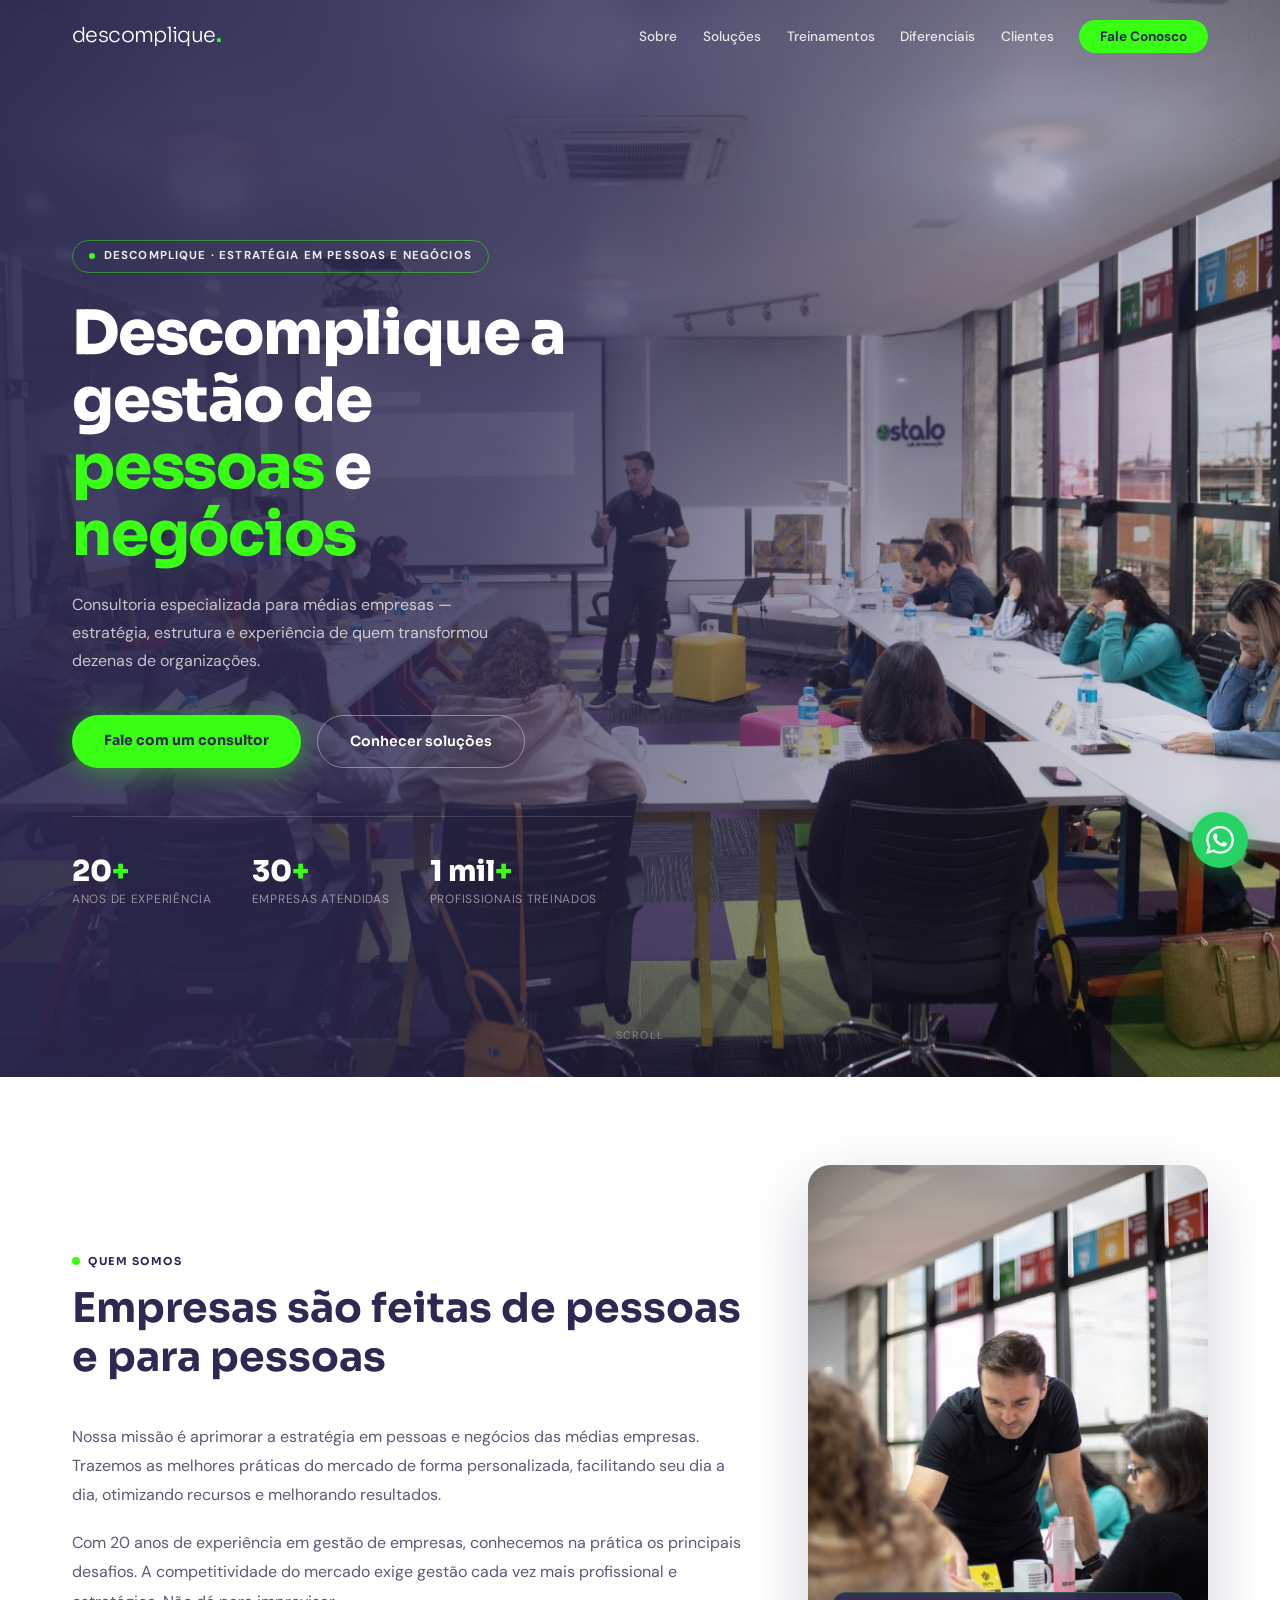
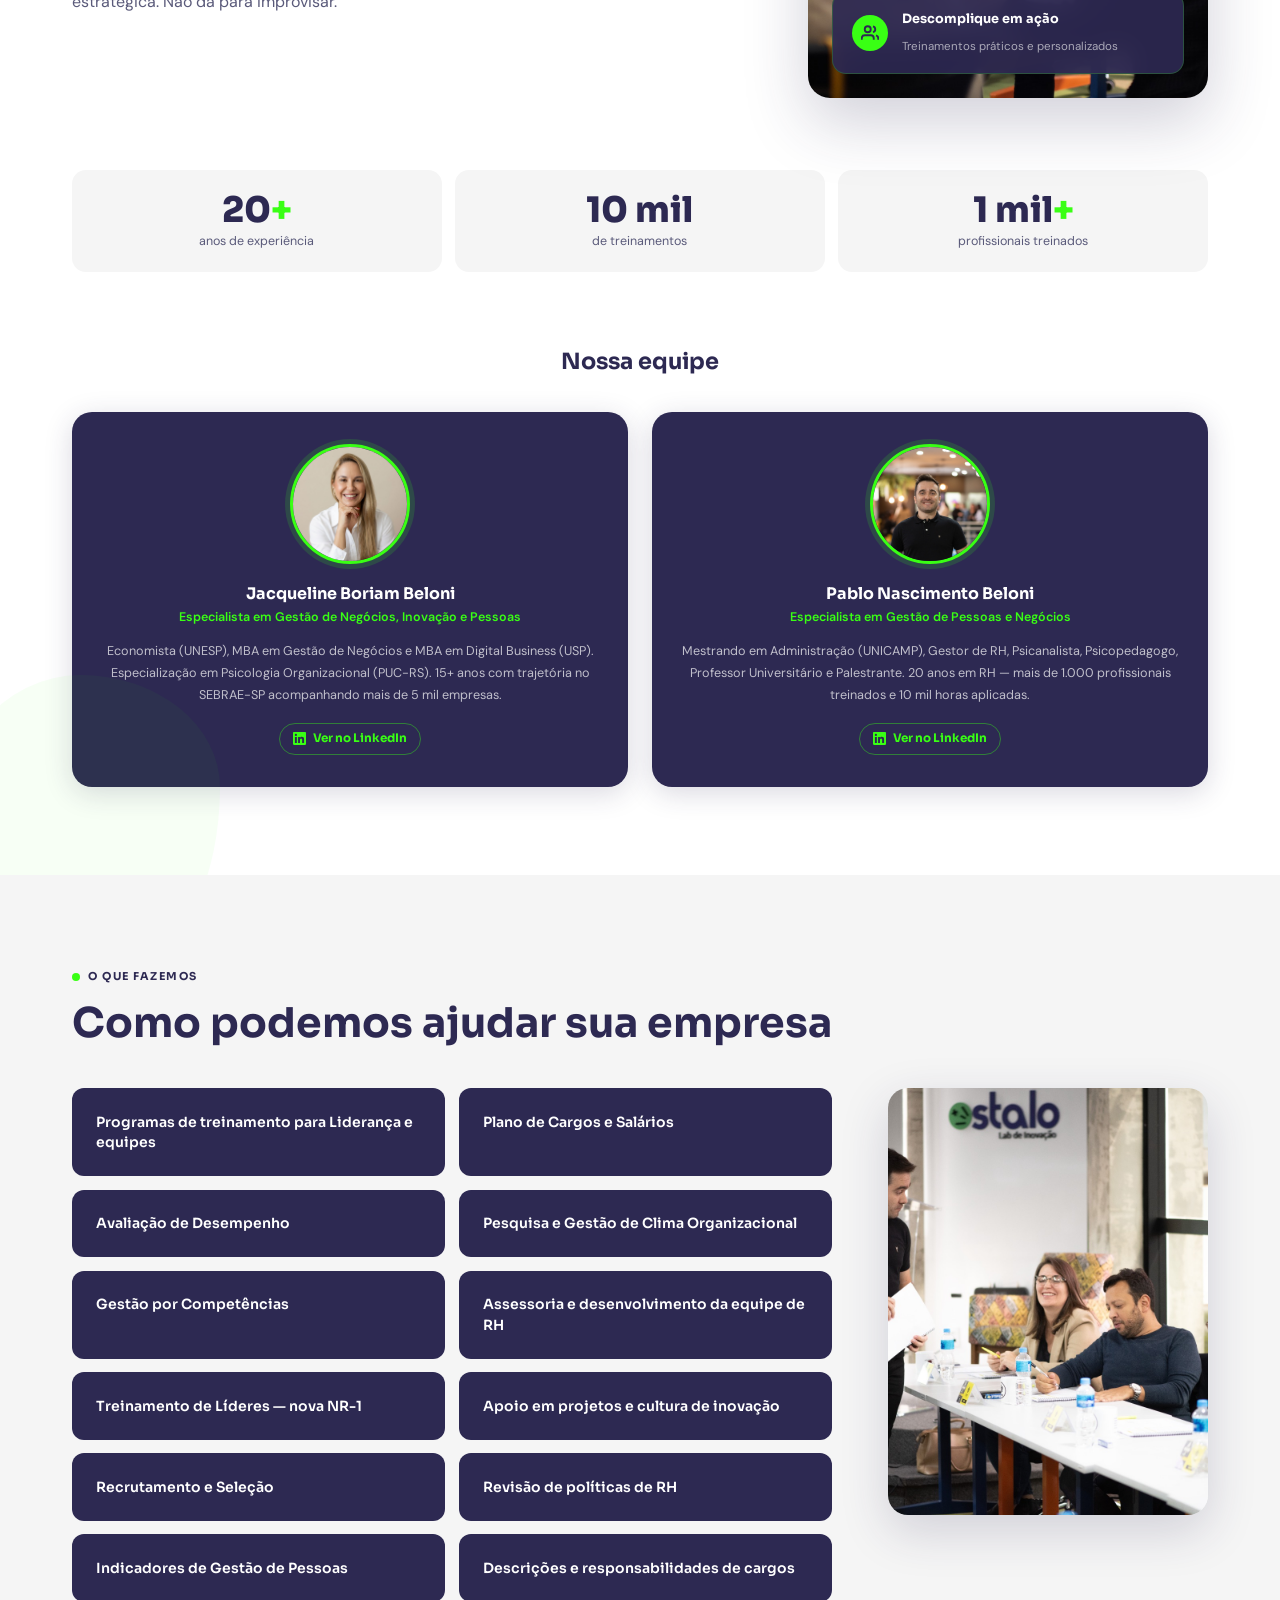
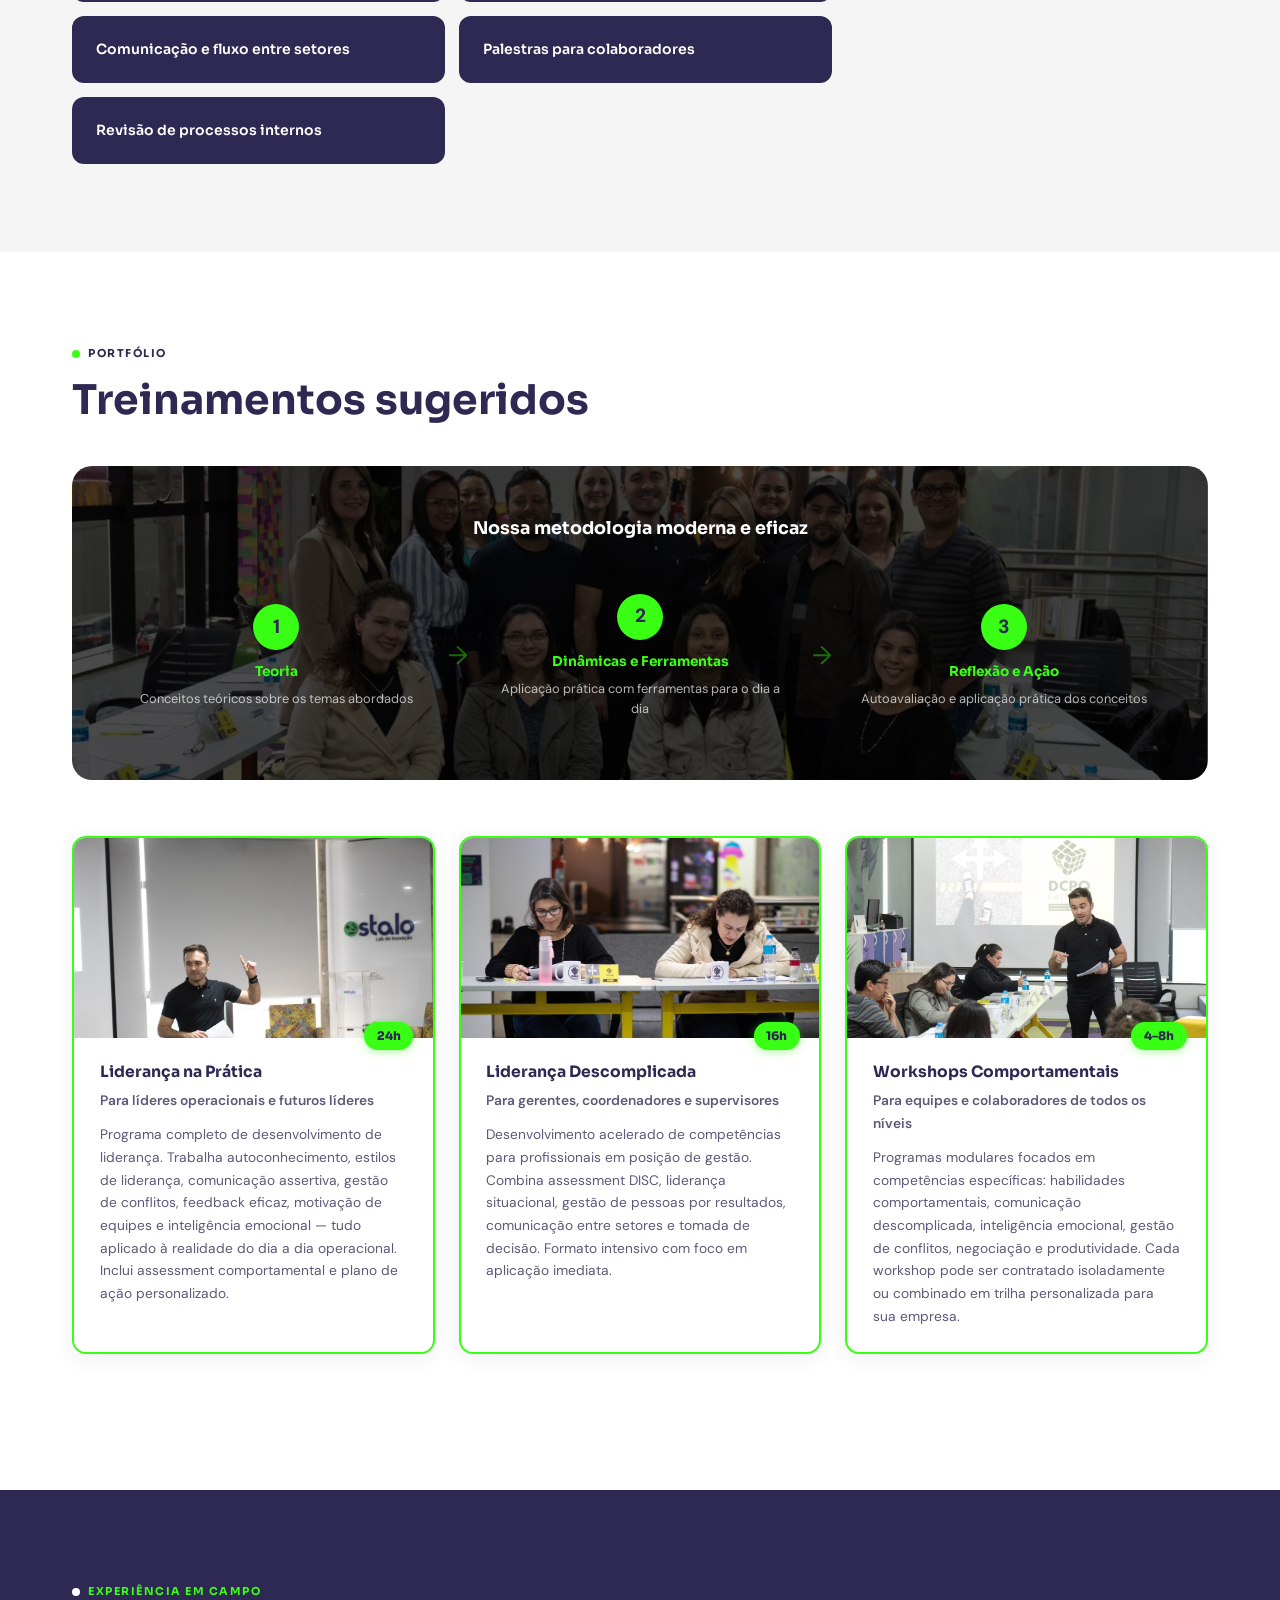
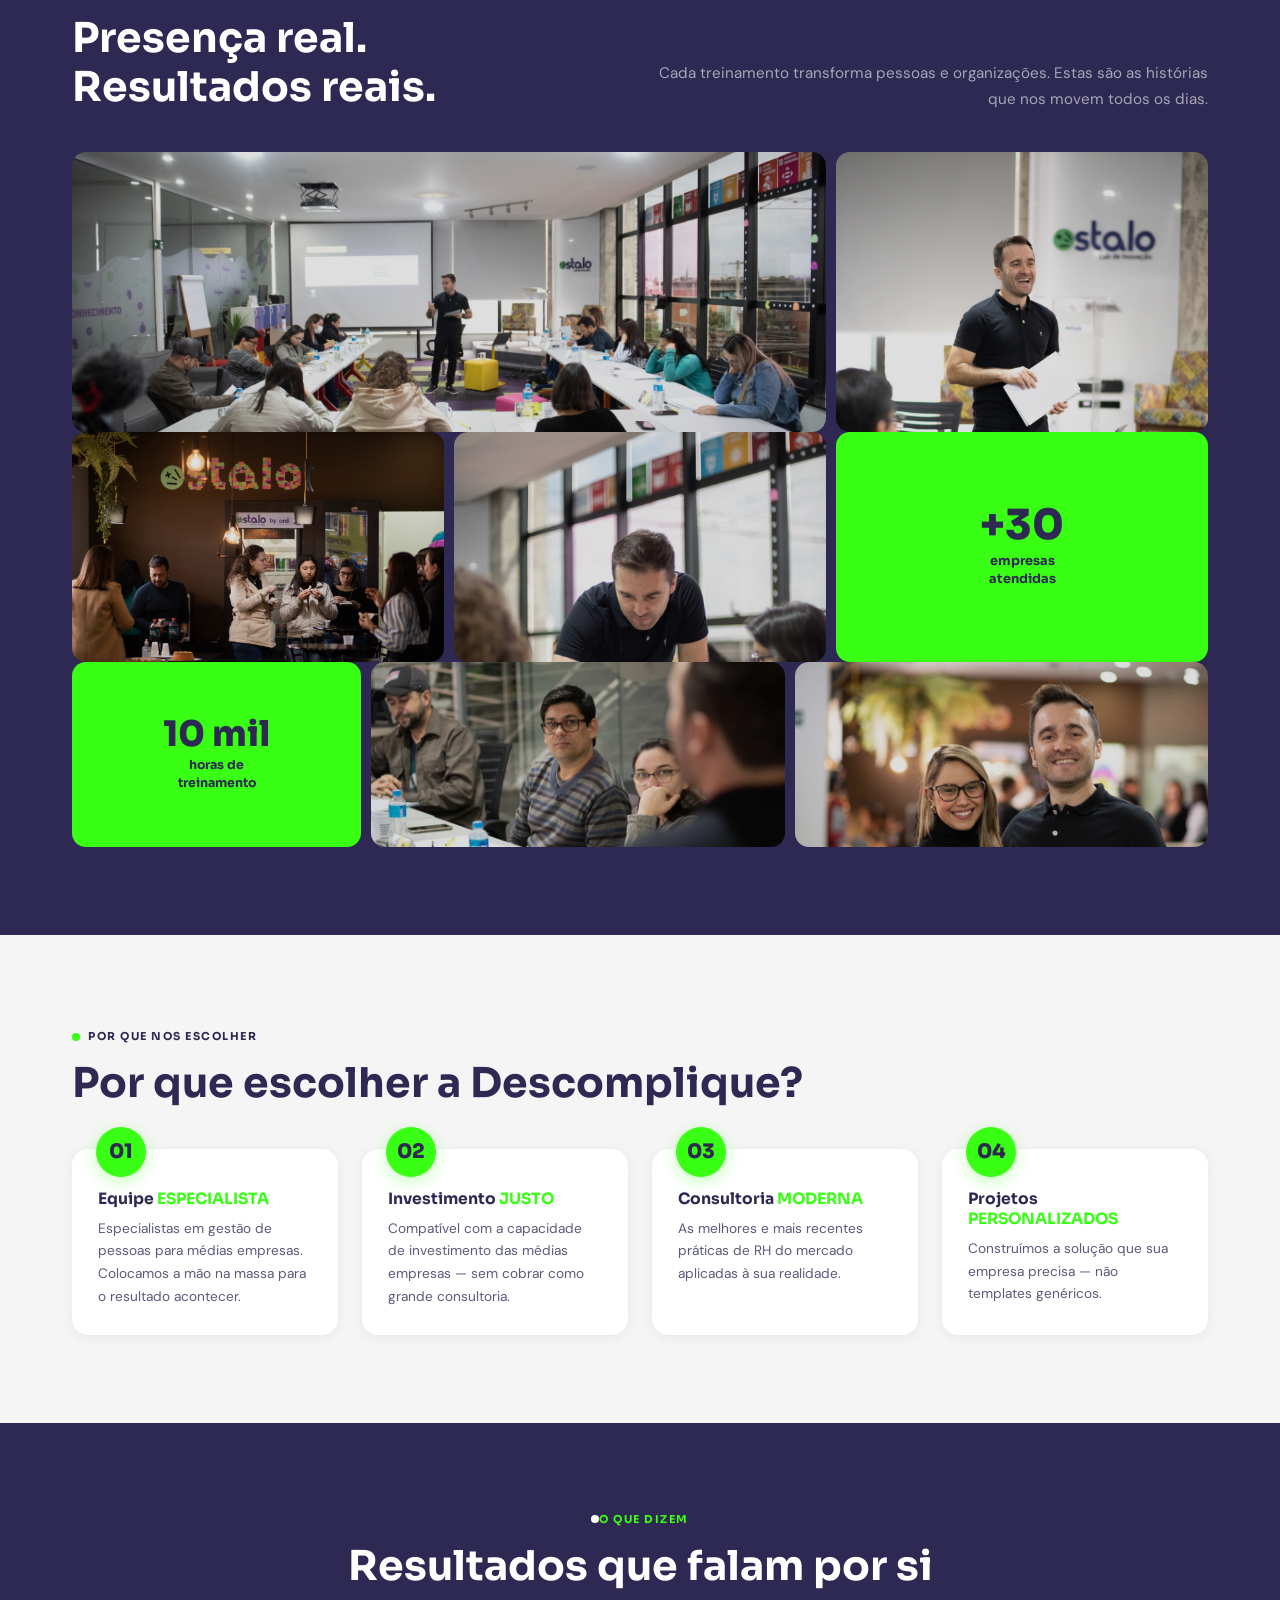
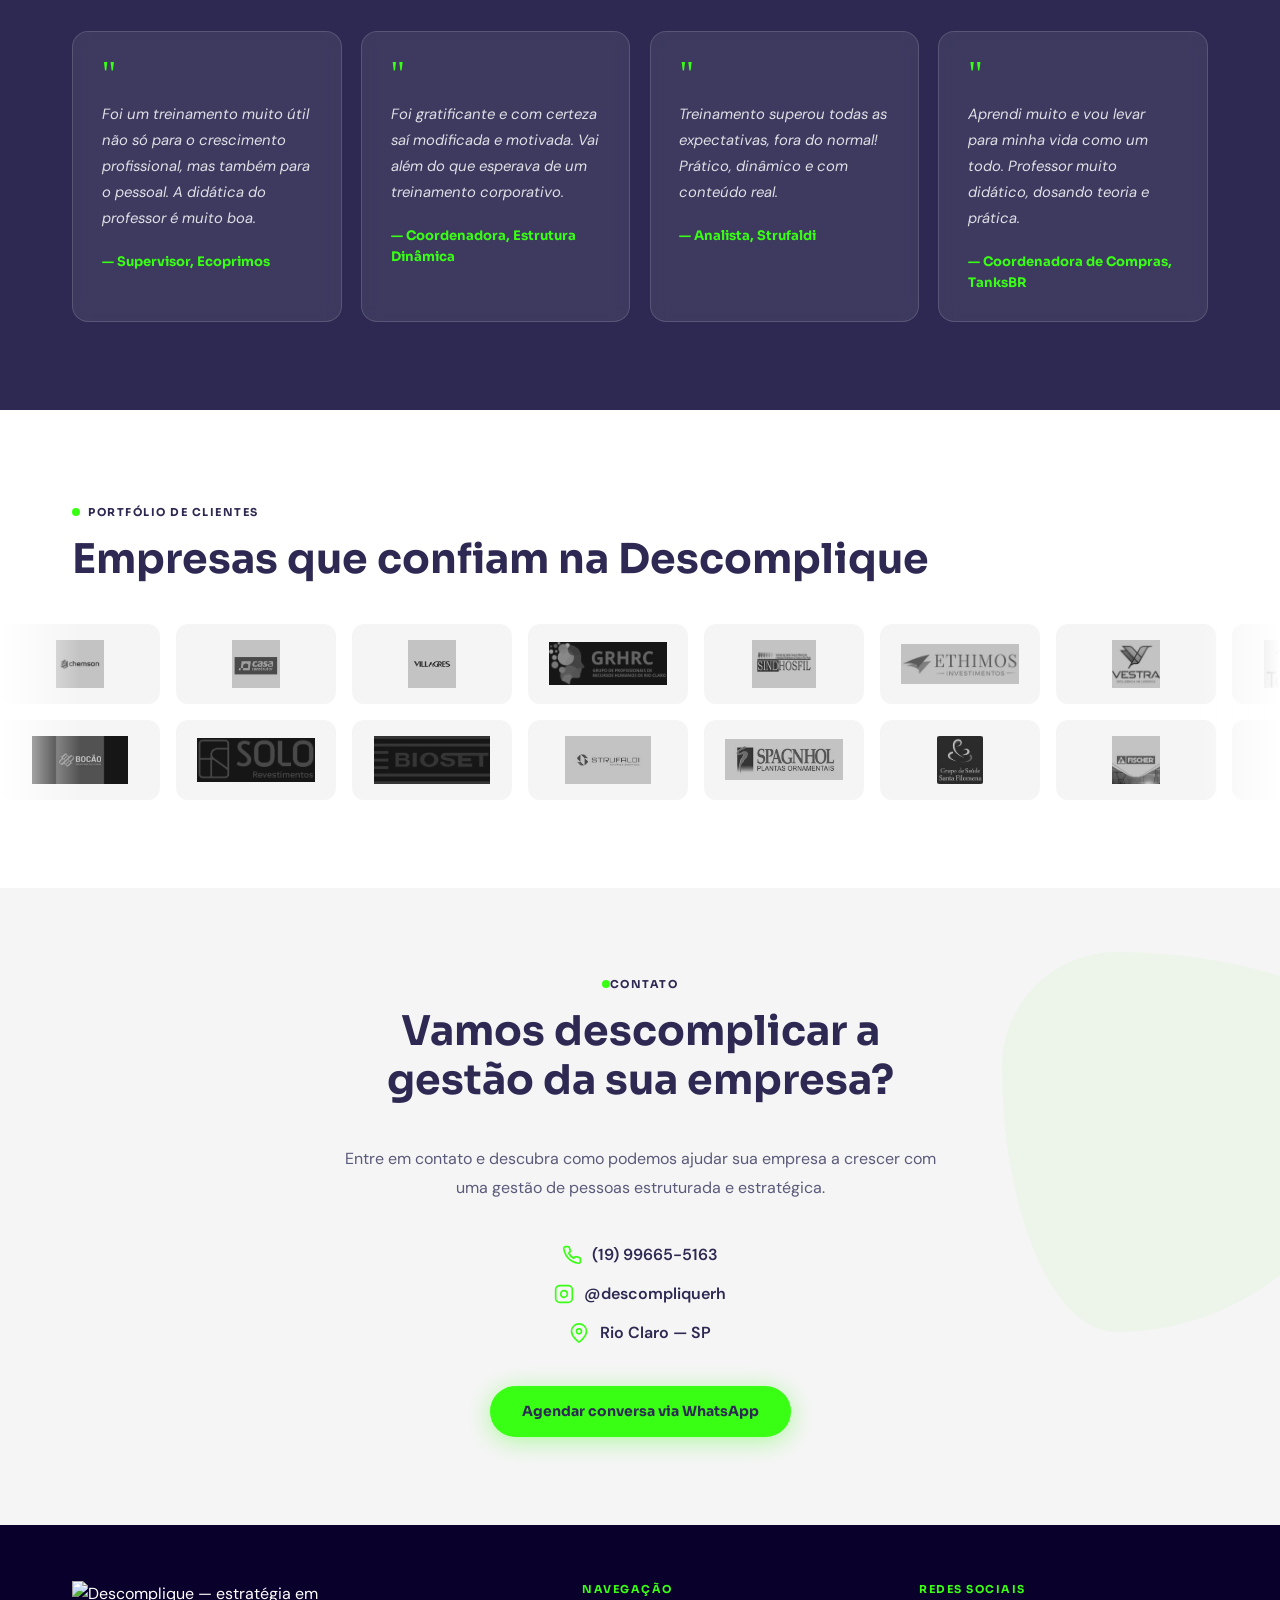
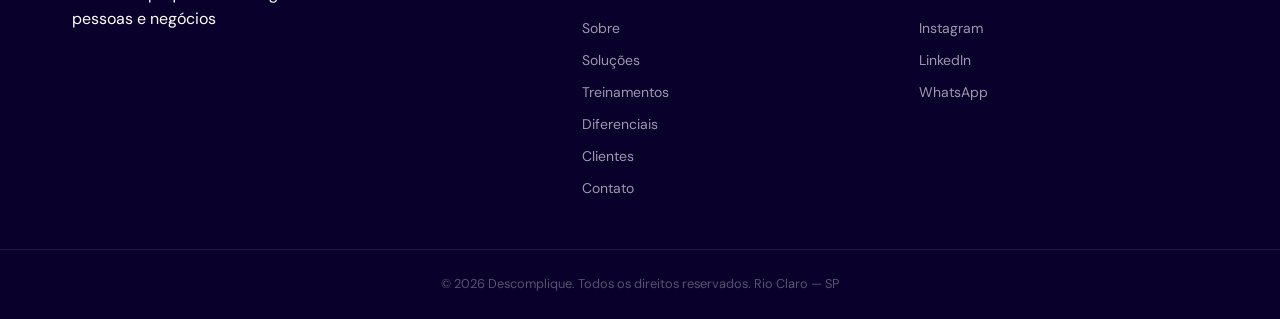
==== commit 5df3994c: "Add files via upload" ====
--- a/index.html
+++ b/index.html
@@ -236,9 +236,9 @@
 .ci svg{color:var(--a);flex-shrink:0;}.ci a:hover{color:var(--a);}
 
 /* FOOTER */
-footer{background:#2D2952;padding:3.5rem 0 0;color:#fff;}
+footer{background:#09002B;padding:3.5rem 0 0;color:#fff;}
 .fg2{display:grid;grid-template-columns:1.6fr 1fr 1fr;gap:3rem;padding-bottom:2.5rem;}
-.flogo{width:300px;height:auto;display:block;margin-bottom:1rem;mix-blend-mode:screen;}
+.flogo{width:300px;height:auto;display:block;margin-bottom:1rem;}
 .ftag{color:var(--a);font-size:.875rem;}
 footer h4{font-family:var(--fd);font-size:.68rem;font-weight:700;letter-spacing:.14em;text-transform:uppercase;color:var(--a);margin-bottom:1.2rem;}
 footer ul li{margin-bottom:.6rem;}
@@ -313,7 +313,7 @@
 <!-- HERO -->
 <section class="hero" id="home">
   <div class="hvid">
-    <video autoplay muted loop playsinline><source src="pablo-palestras.mp4" type="video/mp4"></video>
+    <video id="heroVid" autoplay muted loop playsinline preload="auto"><source src="pablo-palestras.mp4" type="video/mp4"></video>
     <img class="fb" src="img/treinamento-descomplique.jpg" alt="Treinamento Descomplique">
   </div>
   <div class="hov"></div><div class="hblob"></div>
@@ -361,7 +361,7 @@
     <div class="s-kpis">
       <div class="kpi"><div class="n">20<span>+</span></div><div class="l">anos de experiência</div></div>
       
-      <div class="kpi"><div class="n">10 mil<span>h</span></div><div class="l">de treinamentos</div></div>
+      <div class="kpi"><div class="n">10 mil</div><div class="l">de treinamentos</div></div>
       <div class="kpi"><div class="n">1 mil<span>+</span></div><div class="l">profissionais treinados</div></div>
     </div>
     <h3 class="cons-title">Nossa equipe</h3>
@@ -510,7 +510,7 @@
     <!-- Strip: público anotando + pablo mesa + stat -->
     <div class="bento-strip">
       <div class="f-acc-sm">
-        <div class="fas-num">10 mil<span>h</span></div>
+        <div class="fas-num">10 mil</div>
         <div class="fas-txt">horas de<br>treinamento</div>
       </div>
       <div class="fg">
@@ -611,8 +611,8 @@
 <!-- FOOTER -->
 <footer>
   <div class="wrap fg2">
-    <div><img src="img/descomplique.png" alt="Descomplique" class="flogo">
-      <p style="color:#39FF14;font-family:var(--fd);font-size:.82rem;font-weight:400;margin-top:.25rem;letter-spacing:.02em;">estratégia em pessoas e negócios</p></div>
+    <div><img src="img/descomplique-estrat-gia-em-pessoas-e-neg-cios.png" alt="Descomplique — estratégia em pessoas e negócios" class="flogo">
+      </div>
     <div>
       <h4>Navegação</h4>
       <ul>
@@ -639,6 +639,14 @@
 </a>
 
 <script>
+// Force video autoplay
+const vid=document.getElementById('heroVid');
+if(vid){
+  vid.play().catch(()=>{});
+  document.addEventListener('click',()=>vid.play().catch(()=>{}),{once:true});
+  document.addEventListener('touchstart',()=>vid.play().catch(()=>{}),{once:true});
+  document.addEventListener('scroll',()=>vid.play().catch(()=>{}),{once:true});
+}
 const nav=document.getElementById('nav');
 window.addEventListener('scroll',()=>nav.classList.toggle('solid',window.scrollY>40),{passive:true});
 const btn=document.getElementById('navBtn'),menu=document.getElementById('navMenu');
